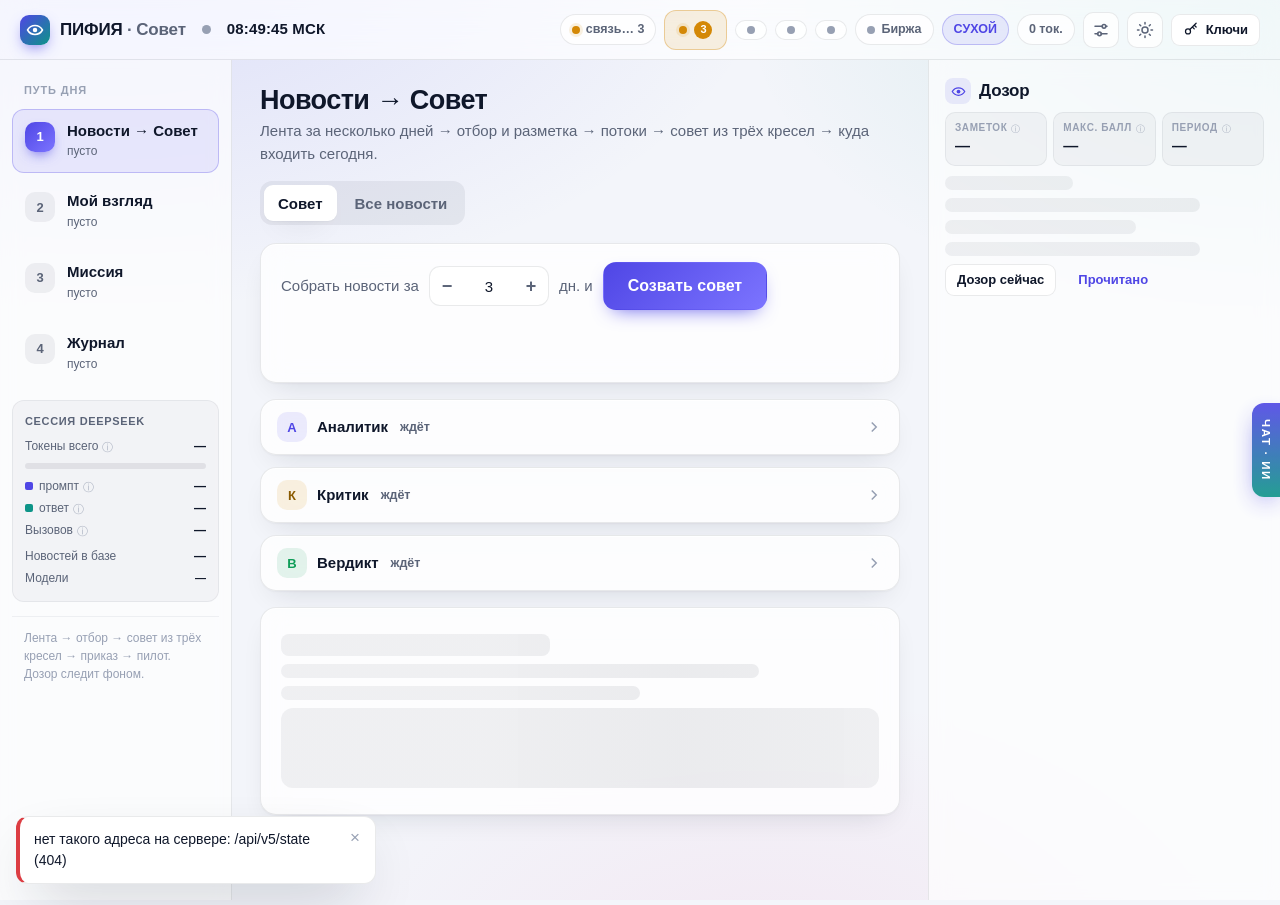
==== frontend/index.html @ 62172d3b "Pythia v5.4.1 (f6cc608) — исходник из архива владельца Импорт pythia_v5.4.1_f6cc608 без изменений: б" ====
<!doctype html>
<html lang="ru">
<head>
<meta charset="utf-8">
<meta name="viewport" content="width=device-width, initial-scale=1, viewport-fit=cover">
<title>ПИФИЯ · Совет</title>
<meta name="description" content="Локальный торговый терминал: новости → совет ИИ → миссия по инструменту">
<meta name="theme-color" content="#f3f5fa">
<meta name="color-scheme" content="light dark">
<link rel="manifest" href="/static/manifest.webmanifest">
<link rel="icon" href="/static/icon.svg" type="image/svg+xml">
<link rel="apple-touch-icon" href="/static/icon-180.png">
<script src="/static/lightweight-charts.js"></script>
<style>
/* ═══════════════ токены: светлая тема ═══════════════ */
:root{
  color-scheme:light;
  --bg:#f3f5fa; --card:rgba(255,255,255,.78); --card-solid:#ffffff; --glass:rgba(255,255,255,.66); --sunk:rgba(15,23,42,.035);
  --line:rgba(15,23,42,.09); --line2:rgba(15,23,42,.055); --glint:rgba(255,255,255,.75); --grid:rgba(15,23,42,.06);
  --text:#0f172a; --muted:#5b6478; --faint:#97a0b3;
  --accent:#4f46e5; --accent-2:#7c74ff; --accent-soft:rgba(79,70,229,.10); --accent-line:rgba(79,70,229,.28); --on-accent:#ffffff;
  --teal:#0d9488; --teal-soft:rgba(13,148,136,.12);
  --green:#0f9d58; --green-soft:rgba(15,157,88,.11); --green-line:rgba(15,157,88,.32);
  --red:#dc3d43; --red-soft:rgba(220,61,67,.10); --red-line:rgba(220,61,67,.32);
  --amber:#d48806; --amber-soft:rgba(212,136,6,.12); --amber-line:rgba(212,136,6,.34); --amber-text:#8a5a00;
  --gray-soft:rgba(15,23,42,.06); --track:rgba(15,23,42,.08);
  --s1:#2a78d6; --s2:#eb6834; --s3:#4a3aa7;
  --c1:#2a78d6; --c2:#eb6834; --c3:#1baf7a; --c4:#eda100; --c5:#e87ba4; --c6:#008300; --c7:#4a3aa7; --c8:#e34948;
  --glow1:rgba(99,102,241,.17); --glow2:rgba(13,148,136,.13); --glow3:rgba(236,72,153,.08);
  --shadow:0 1px 2px rgba(15,23,42,.04),0 12px 30px -14px rgba(15,23,42,.16);
  --shadow-lg:0 24px 60px -20px rgba(15,23,42,.3);
  --r:16px; --r-sm:10px;
  --font:-apple-system,BlinkMacSystemFont,"Segoe UI",Roboto,"Helvetica Neue",Arial,"Noto Sans",sans-serif;
  --mono:ui-monospace,SFMono-Regular,Menlo,Consolas,monospace;
  --top:60px;
}
/* ═══════════════ тёмная тема: системная и переключателем ═══════════════ */
@media (prefers-color-scheme:dark){
  :root:not([data-theme="light"]){
    color-scheme:dark;
    --bg:#0e1017; --card:rgba(23,26,36,.74); --card-solid:#171a24; --glass:rgba(23,26,36,.62); --sunk:rgba(255,255,255,.04);
    --line:rgba(255,255,255,.09); --line2:rgba(255,255,255,.055); --glint:rgba(255,255,255,.06); --grid:rgba(255,255,255,.06);
    --text:#e8eaf2; --muted:#aeb6c8; --faint:#7f889c;
    --accent:#7d75ff; --accent-2:#a7a0ff; --accent-soft:rgba(139,131,255,.16); --accent-line:rgba(139,131,255,.38); --on-accent:#ffffff;
    --teal:#2dd4bf; --teal-soft:rgba(45,212,191,.14);
    --green:#3ccf7f; --green-soft:rgba(60,207,127,.14); --green-line:rgba(60,207,127,.4);
    --red:#f26b6b; --red-soft:rgba(242,107,107,.14); --red-line:rgba(242,107,107,.4);
    --amber:#f2b640; --amber-soft:rgba(242,182,64,.14); --amber-line:rgba(242,182,64,.4); --amber-text:#f2c56a;
    --gray-soft:rgba(255,255,255,.07); --track:rgba(255,255,255,.11);
    --s1:#3987e5; --s2:#d95926; --s3:#9085e9;
    --c1:#3987e5; --c2:#d95926; --c3:#199e70; --c4:#c98500; --c5:#d55181; --c6:#008300; --c7:#9085e9; --c8:#e66767;
    --glow1:rgba(99,102,241,.22); --glow2:rgba(13,148,136,.16); --glow3:rgba(236,72,153,.10);
    --shadow:0 1px 2px rgba(0,0,0,.3),0 14px 34px -14px rgba(0,0,0,.55);
    --shadow-lg:0 30px 70px -20px rgba(0,0,0,.7);
  }
}
:root[data-theme="dark"]{
  color-scheme:dark;
  --bg:#0e1017; --card:rgba(23,26,36,.74); --card-solid:#171a24; --glass:rgba(23,26,36,.62); --sunk:rgba(255,255,255,.04);
  --line:rgba(255,255,255,.09); --line2:rgba(255,255,255,.055); --glint:rgba(255,255,255,.06); --grid:rgba(255,255,255,.06);
  --text:#e8eaf2; --muted:#aeb6c8; --faint:#7f889c;
  --accent:#7d75ff; --accent-2:#a7a0ff; --accent-soft:rgba(139,131,255,.16); --accent-line:rgba(139,131,255,.38); --on-accent:#ffffff;
  --teal:#2dd4bf; --teal-soft:rgba(45,212,191,.14);
  --green:#3ccf7f; --green-soft:rgba(60,207,127,.14); --green-line:rgba(60,207,127,.4);
  --red:#f26b6b; --red-soft:rgba(242,107,107,.14); --red-line:rgba(242,107,107,.4);
  --amber:#f2b640; --amber-soft:rgba(242,182,64,.14); --amber-line:rgba(242,182,64,.4); --amber-text:#f2c56a;
  --gray-soft:rgba(255,255,255,.07); --track:rgba(255,255,255,.11);
  --s1:#3987e5; --s2:#d95926; --s3:#9085e9;
  --c1:#3987e5; --c2:#d95926; --c3:#199e70; --c4:#c98500; --c5:#d55181; --c6:#008300; --c7:#9085e9; --c8:#e66767;
  --glow1:rgba(99,102,241,.22); --glow2:rgba(13,148,136,.16); --glow3:rgba(236,72,153,.10);
  --shadow:0 1px 2px rgba(0,0,0,.3),0 14px 34px -14px rgba(0,0,0,.55);
  --shadow-lg:0 30px 70px -20px rgba(0,0,0,.7);
}

/* ═══════════════ база ═══════════════ */
*{box-sizing:border-box}
html,body{margin:0;padding:0;overflow-x:hidden;max-width:100%}
body{background:var(--bg);color:var(--text);font-family:var(--font);font-size:15px;line-height:1.5;-webkit-font-smoothing:antialiased;min-height:100vh;position:relative}
body::before{content:"";position:fixed;inset:0;z-index:-1;pointer-events:none;background:
  radial-gradient(1100px 620px at 8% -8%,var(--glow1),transparent 62%),
  radial-gradient(900px 540px at 100% 0%,var(--glow2),transparent 60%),
  radial-gradient(800px 500px at 60% 110%,var(--glow3),transparent 60%),var(--bg)}
a{color:var(--accent)}
button{font-family:inherit;font-size:inherit;cursor:pointer;color:inherit}
input,textarea,select{font-family:inherit;font-size:inherit;color:var(--text)}
h1,h2,h3,h4{margin:0;font-weight:700;letter-spacing:-.01em}
h2{font-size:27px;line-height:1.2;letter-spacing:-.02em}
h3{font-size:17px}
h4{font-size:12.5px;color:var(--muted);font-weight:700;text-transform:uppercase;letter-spacing:.06em}
.muted{color:var(--muted)} .faint{color:var(--faint)} .small{font-size:13px} .tiny{font-size:12px}
.mono{font-family:var(--mono)}
.hidden{display:none!important}
.row{display:flex;align-items:center;gap:10px;flex-wrap:wrap}
.grow{flex:1 1 auto}
.stack{display:flex;flex-direction:column;gap:16px}
.grid2{display:grid;grid-template-columns:minmax(0,1fr) minmax(0,1fr);gap:14px}
.grid3{display:grid;grid-template-columns:repeat(3,minmax(0,1fr));gap:14px}
@media(max-width:900px){.grid2,.grid3{grid-template-columns:minmax(0,1fr)}}
::selection{background:var(--accent-soft)}
:focus-visible{outline:2px solid var(--accent);outline-offset:2px;border-radius:6px}
.chair-h:focus-visible,.step:focus-visible,.note:focus-visible,tr[data-i]:focus-visible{outline-offset:-2px}
.top{overflow:hidden}
.drawer:not(.on){visibility:hidden}

/* ═══════════════ движение ═══════════════ */
@keyframes spin{to{transform:rotate(360deg)}}
@keyframes pulse{0%,100%{opacity:1}50%{opacity:.35}}
@keyframes rise{from{opacity:0;transform:translateY(8px)}to{opacity:1;transform:none}}
@keyframes fadein{from{opacity:0;transform:translateY(6px)}to{opacity:1;transform:none}}
@keyframes grow{from{transform:scaleX(0)}to{transform:scaleX(1)}}
@keyframes ringin{from{stroke-dashoffset:var(--c)}}
@keyframes shimmer{0%{background-position:-400px 0}100%{background-position:400px 0}}
@keyframes flow{0%{background-position:0 0}100%{background-position:200% 0}}
@keyframes glow{0%,100%{box-shadow:0 0 0 0 var(--accent-soft)}50%{box-shadow:0 0 0 6px var(--accent-soft)}}
@keyframes blink{50%{opacity:0}}
.fx-in{animation:rise .38s cubic-bezier(.2,.7,.2,1) both}
.fx-in:nth-child(2){animation-delay:.05s} .fx-in:nth-child(3){animation-delay:.1s} .fx-in:nth-child(4){animation-delay:.15s} .fx-in:nth-child(5){animation-delay:.2s} .fx-in:nth-child(6){animation-delay:.25s}
@media (prefers-reduced-motion:reduce){
  *,*::before,*::after{animation-duration:.001s!important;animation-iteration-count:1!important;transition-duration:.001s!important;scroll-behavior:auto!important}
}

/* ═══════════════ шапка ═══════════════ */
.top{position:sticky;top:0;z-index:30;background:var(--glass);backdrop-filter:blur(16px) saturate(1.3);-webkit-backdrop-filter:blur(16px) saturate(1.3);border-bottom:1px solid var(--line);height:var(--top);display:flex;align-items:center;gap:16px;padding:0 20px}
.top::after{content:"";position:absolute;left:0;right:0;bottom:-1px;height:2px;opacity:0;transition:opacity .3s;background:linear-gradient(90deg,transparent,var(--accent),var(--teal),var(--accent),transparent);background-size:200% 100%}
body.busy .top::after{opacity:1;animation:flow 1.6s linear infinite}
.logo{display:flex;align-items:center;gap:10px;font-weight:800;font-size:17px;letter-spacing:-.01em;white-space:nowrap}
.logo .sub{color:var(--muted);font-weight:600}
#btn-keys svg{width:15px;height:15px;flex:none}
.logo .eye{width:30px;height:30px;border-radius:9px;background:linear-gradient(135deg,var(--accent),var(--teal));display:grid;place-items:center;color:#fff;box-shadow:0 6px 16px -6px var(--accent)}
.logo .eye svg{width:18px;height:18px}
.clock{font-variant-numeric:tabular-nums;font-weight:700;white-space:nowrap;letter-spacing:.01em}
.astro{color:var(--muted);font-size:13px;overflow:hidden;text-overflow:ellipsis;white-space:nowrap;flex:1 1 auto;min-width:0}
.ind{display:flex;align-items:center;gap:6px;padding:5px 11px;border:1px solid var(--line);border-radius:999px;font-size:12.5px;font-weight:600;color:var(--muted);white-space:nowrap;background:var(--card);transition:background .2s,border-color .2s}
.ind .dot{width:8px;height:8px;border-radius:50%;background:var(--faint);box-shadow:0 0 0 0 transparent;transition:background .3s}
.ind.ok .dot{background:var(--green);box-shadow:0 0 0 3px var(--green-soft)} .ind.bad .dot{background:var(--red);box-shadow:0 0 0 3px var(--red-soft)}
.ind.live{color:var(--red);border-color:var(--red-line);background:var(--red-soft)}
.ind.dry{color:var(--accent);border-color:var(--accent-line);background:var(--accent-soft)}
.ind.off .dot{background:var(--amber);box-shadow:0 0 0 3px var(--amber-soft)} .ind.off{color:var(--amber-text)}   /* рыночные часы: биржа закрыта */
.ind.tok{cursor:pointer;position:relative}
.ind.tok:hover{border-color:var(--accent-line)}
.top .inds{display:flex;gap:8px;align-items:center}
.icon-btn{width:36px;height:36px;border-radius:10px;border:1px solid var(--line);background:var(--card);display:grid;place-items:center;color:var(--muted);transition:background .2s,color .2s,transform .1s}
.icon-btn:hover{color:var(--text);background:var(--gray-soft)} .icon-btn:active{transform:scale(.96)}
.icon-btn svg{width:18px;height:18px}
.icon-btn .moon{display:none}
:root[data-theme="dark"] .icon-btn .sun{display:none} :root[data-theme="dark"] .icon-btn .moon{display:block}
@media (prefers-color-scheme:dark){:root:not([data-theme="light"]) .icon-btn .sun{display:none} :root:not([data-theme="light"]) .icon-btn .moon{display:block}}
.pop{position:absolute;top:calc(100% + 8px);right:0;width:260px;background:var(--card-solid);border:1px solid var(--line);border-radius:12px;box-shadow:var(--shadow-lg);padding:12px 14px;z-index:40;font-size:13px;color:var(--text);text-align:left;cursor:default;animation:fadein .15s}
.pop .k{display:flex;justify-content:space-between;gap:10px;padding:3px 0}
.pop .k b{font-variant-numeric:tabular-nums}
.pop .bar{height:8px;border-radius:4px;background:var(--track);overflow:hidden;display:flex;gap:2px;margin:6px 0 8px}
.pop .bar i{display:block;height:100%}

/* ═══════════════ кнопки ═══════════════ */
.btn{display:inline-flex;align-items:center;justify-content:center;gap:8px;padding:9px 16px;border-radius:11px;border:1px solid var(--line);background:var(--card-solid);color:var(--text);font-weight:600;transition:background .18s,transform .08s,box-shadow .18s,border-color .18s;white-space:nowrap;min-height:38px}
.btn:hover{background:var(--gray-soft)} .btn:active{transform:translateY(1px)}
.btn:disabled{opacity:.5;cursor:not-allowed}
.btn.primary{background:linear-gradient(135deg,var(--accent),var(--accent-2));border-color:transparent;color:var(--on-accent);box-shadow:0 8px 20px -10px var(--accent)}
.btn.primary:hover{filter:brightness(1.06);box-shadow:0 10px 26px -10px var(--accent)}
.btn.green{background:var(--green);border-color:transparent;color:#fff}
.btn.red{background:var(--red);border-color:transparent;color:#fff}
.btn.soft-red{background:var(--red-soft);border-color:var(--red-line);color:var(--red)}
.btn.soft{background:var(--accent-soft);border-color:var(--accent-line);color:var(--accent)}
.btn.big{padding:13px 24px;font-size:16px;border-radius:13px;min-height:48px}
.btn.sm{padding:5px 11px;font-size:13px;border-radius:9px;min-height:32px}
.btn.ghost{border-color:transparent;background:transparent;color:var(--accent)}
.btn.ghost:hover{background:var(--accent-soft)}
.btn.working{position:relative;padding-left:38px}
.btn.working::before{content:"";position:absolute;left:14px;top:50%;width:14px;height:14px;margin-top:-7px;border:2px solid currentColor;border-right-color:transparent;border-radius:50%;animation:spin .8s linear infinite}

/* ═══════════════ каркас ═══════════════ */
.shell{display:grid;grid-template-columns:232px minmax(0,1fr) 352px;min-height:calc(100vh - var(--top))}
.nav{padding:18px 12px;border-right:1px solid var(--line);background:var(--glass);backdrop-filter:blur(10px);position:sticky;top:var(--top);height:calc(100vh - var(--top));overflow:auto}
.nav .nav-h{font-size:11px;text-transform:uppercase;letter-spacing:.08em;color:var(--faint);font-weight:700;padding:4px 12px 10px}
.step{display:flex;gap:12px;align-items:flex-start;padding:12px;border-radius:12px;cursor:pointer;border:1px solid transparent;margin-bottom:6px;transition:background .18s,border-color .18s,transform .1s;min-height:52px}
.step:hover{background:var(--gray-soft)}
.step.active{background:var(--accent-soft);border-color:var(--accent-line)}
.step .num{width:30px;height:30px;border-radius:10px;background:var(--gray-soft);color:var(--muted);display:grid;place-items:center;font-weight:800;font-size:13px;flex:none;transition:background .2s,color .2s}
.step.active .num{background:linear-gradient(135deg,var(--accent),var(--accent-2));color:var(--on-accent);box-shadow:0 6px 14px -6px var(--accent)}
.step .lbl{font-weight:600;line-height:1.25}
.step .sub{font-size:12px;color:var(--muted);margin-top:2px;display:flex;align-items:center;gap:6px}
.step .sub.run{color:var(--accent)} .step .sub.ok{color:var(--green)} .step .sub.err{color:var(--red)}
.step .sub.run::before{content:"";width:6px;height:6px;border-radius:50%;background:currentColor;animation:pulse 1.2s infinite;flex:none}
.nav .nav-foot{margin-top:14px;padding:12px;border-top:1px solid var(--line2);font-size:12px;color:var(--faint);line-height:1.5}
.nav-sess{margin-top:14px;padding:12px;border-radius:12px;background:var(--sunk);border:1px solid var(--line2)}
.nav-sess h4{font-size:11px;margin-bottom:6px}
.kpi{display:flex;justify-content:space-between;align-items:baseline;gap:8px;font-size:12px;color:var(--muted);padding:2px 0;min-width:0}
.kpi b{font-variant-numeric:tabular-nums;color:var(--text);font-weight:600;white-space:nowrap;overflow:hidden;text-overflow:ellipsis}
.kpi .dotk{display:inline-block;width:8px;height:8px;border-radius:2px;margin-right:6px;vertical-align:0}
.nav-sess .bar{height:6px;border-radius:3px;background:var(--track);display:flex;gap:2px;overflow:hidden;margin:6px 0}
.nav-sess .bar i{display:block;height:100%}
.main{padding:24px 28px 90px;min-width:0}
.watch{border-left:1px solid var(--line);background:var(--glass);backdrop-filter:blur(10px);padding:18px 16px 90px;position:sticky;top:var(--top);height:calc(100vh - var(--top));overflow:auto}
.screen{display:none;max-width:1120px;margin-inline:auto;animation:rise .3s ease-out}
.screen.on{display:block}
.title-row{display:flex;align-items:flex-end;justify-content:space-between;gap:16px;margin-bottom:18px;flex-wrap:wrap}
.title-row .lead{color:var(--muted);margin-top:4px;max-width:720px}

/* ═══════════════ карточки ═══════════════ */
.card{background:var(--card);backdrop-filter:blur(14px) saturate(1.2);-webkit-backdrop-filter:blur(14px) saturate(1.2);border:1px solid var(--line);border-radius:var(--r);box-shadow:var(--shadow),inset 0 1px 0 var(--glint);padding:18px 20px;position:relative;min-width:0}
.card.tight{padding:14px 16px}
.card.sunk{background:var(--sunk);box-shadow:none;backdrop-filter:none}
.card-h{display:flex;align-items:center;justify-content:space-between;gap:10px;margin-bottom:12px;flex-wrap:wrap}
.card-h h3{display:flex;align-items:center;gap:8px;flex-wrap:wrap}
.card-h .hint{font-size:12.5px;color:var(--faint)}
.frame{border-left:4px solid var(--accent);background:linear-gradient(100deg,var(--accent-soft),var(--card) 55%)}
.frame .hl{font-size:19px;font-weight:700;line-height:1.3;margin-bottom:8px;letter-spacing:-.01em}
.frame .lines{white-space:pre-wrap;color:var(--text)}
.frame .hls{display:flex;flex-direction:column;gap:6px;margin-top:12px}
.frame .hls .it{display:flex;gap:10px;align-items:flex-start}
.section-h{display:flex;align-items:center;justify-content:space-between;gap:10px;margin:6px 0 10px}

/* ═══════════════ бейджи, метры, кольца ═══════════════ */
.badge{display:inline-flex;align-items:center;gap:6px;padding:3px 9px;border-radius:999px;font-size:12px;font-weight:700;letter-spacing:.02em;border:1px solid transparent;white-space:nowrap;line-height:1.4}
.badge.long{background:var(--green-soft);color:var(--green);border-color:var(--green-line)}
.badge.short{background:var(--red-soft);color:var(--red);border-color:var(--red-line)}
.badge.amber{background:var(--amber-soft);color:var(--amber-text);border-color:var(--amber-line)}
.badge.gray{background:var(--gray-soft);color:var(--muted);border-color:var(--line)}
.badge.indigo{background:var(--accent-soft);color:var(--accent);border-color:var(--accent-line)}
.badge.red{background:var(--red-soft);color:var(--red);border-color:var(--red-line)}
.badge.green{background:var(--green-soft);color:var(--green);border-color:var(--green-line)}
.badge.teal{background:var(--teal-soft);color:var(--teal);border-color:transparent}
.meter{display:flex;flex-direction:column;gap:3px;min-width:64px}
.meter .m-l{display:flex;justify-content:space-between;font-size:11px;color:var(--muted);gap:4px}
.meter .m-l b{color:var(--text);font-variant-numeric:tabular-nums}
.meter .m-t{height:6px;border-radius:4px;background:var(--track);position:relative;overflow:hidden}
.meter .m-f{position:absolute;top:0;bottom:0;border-radius:4px;transform-origin:left center;animation:grow .7s cubic-bezier(.2,.7,.2,1) both}
.meter.tone .m-t::after{content:"";position:absolute;left:50%;top:0;bottom:0;width:1px;background:var(--faint);opacity:.6}
.meter.tone .m-f.neg{transform-origin:right center}
.meters-7{display:grid;grid-template-columns:repeat(4,minmax(0,1fr));gap:8px 12px}
.conv{height:8px;border-radius:4px;background:var(--track);overflow:hidden}
.conv i{display:block;height:100%;border-radius:4px;transform-origin:left center;animation:grow .8s cubic-bezier(.2,.7,.2,1) both}
.chip{display:inline-flex;align-items:center;gap:8px;padding:7px 12px;border-radius:999px;border:1px solid var(--line);background:var(--card-solid);font-size:13px;cursor:pointer;font-weight:600;transition:border-color .18s,background .18s,transform .1s;min-height:34px}
.chip:hover{border-color:var(--accent-line);background:var(--accent-soft);transform:translateY(-1px)}
.chip .heat{width:8px;height:8px;border-radius:50%}
.chip .n{color:var(--muted);font-weight:500}
.chip .hb{width:36px;height:4px;border-radius:2px;background:var(--track);overflow:hidden}
.chip .hb i{display:block;height:100%;border-radius:2px}
.chips{display:flex;flex-wrap:wrap;gap:8px}
.kbd{font-family:var(--mono);font-size:12px;background:var(--gray-soft);padding:1px 6px;border-radius:6px;white-space:nowrap}
.tag{display:inline-flex;align-items:center;font-size:12px;padding:2px 8px;border-radius:6px;background:var(--gray-soft);color:var(--muted);white-space:nowrap}
.tag.a{background:var(--accent-soft);color:var(--accent);font-weight:600}
.ringbox{position:relative;display:inline-grid;place-items:center;flex:none}
.ringbox svg{display:block}
.ringbox .ring-t{fill:none;stroke:var(--track)}
.ringbox .ring-f{fill:none;stroke-linecap:round;stroke-dasharray:var(--c);stroke-dashoffset:var(--o);animation:ringin 1s cubic-bezier(.2,.7,.2,1) both}
.ringbox .ring-c{position:absolute;inset:0;display:grid;place-items:center;text-align:center;line-height:1.05}
.ringbox .ring-c b{font-size:15px;letter-spacing:-.01em}
.ringbox .ring-c span{font-size:10px;color:var(--muted);text-transform:uppercase;letter-spacing:.04em}
.split{height:10px;border-radius:5px;background:var(--track);overflow:hidden;display:flex;gap:2px}
.split i{display:block;height:100%;transform-origin:left center;animation:grow .8s cubic-bezier(.2,.7,.2,1) both}
.split i.dn{transform-origin:right center}
.split-l{display:flex;justify-content:space-between;font-size:12px;color:var(--muted);margin-top:4px}
.split-l b{color:var(--text);font-variant-numeric:tabular-nums}
.spark{height:44px;width:100%;display:block}
.spark svg{width:100%;height:100%;display:block;overflow:visible}
.spark-w{display:flex;align-items:center;gap:10px}
.spark-w .spark{flex:1 1 auto;min-width:0}
.spark-w .sv{font-size:12px;color:var(--muted);white-space:nowrap;text-align:right;line-height:1.3}
.spark-w .sv b{display:block;font-size:14px;color:var(--text);font-variant-numeric:tabular-nums}

/* ═══════════════ статистика ═══════════════ */
.stats{display:grid;grid-template-columns:repeat(auto-fit,minmax(128px,1fr));gap:10px}
.stat{padding:10px 12px;border-radius:12px;background:var(--sunk);border:1px solid var(--line2);min-width:0}
.stat .l{font-size:11px;text-transform:uppercase;letter-spacing:.05em;color:var(--muted);font-weight:700;white-space:nowrap;overflow:hidden;text-overflow:ellipsis;display:flex;align-items:center;min-width:0}
.stat .l .lt{min-width:0;overflow:hidden;text-overflow:ellipsis} .stat .l .tip-i{flex:none}   /* подпись режется многоточием, ⓘ остаётся в кадре */
.stat .v{font-size:19px;font-weight:800;margin-top:2px;letter-spacing:-.01em;line-height:1.15}
.stat .s{font-size:11.5px;color:var(--muted);margin-top:2px}
.stat .bar{height:4px;border-radius:2px;background:var(--track);overflow:hidden;margin-top:6px}
.stat .bar i{display:block;height:100%;border-radius:2px;background:var(--accent);transition:width .6s ease}

/* ═══════════════ конвейер стадий ═══════════════ */
.stepper{display:flex;gap:6px;flex-wrap:wrap;align-items:center}
.stg{display:flex;align-items:center;gap:8px;padding:6px 11px;border-radius:999px;background:var(--gray-soft);color:var(--muted);font-size:12.5px;font-weight:600;transition:background .25s,color .25s;position:relative}
.stg .d{width:17px;height:17px;border-radius:50%;background:var(--track);color:var(--muted);flex:none;display:grid;place-items:center;font-size:10px;font-weight:800;line-height:1}
.stg.start,.stg.progress{background:var(--accent-soft);color:var(--accent);animation:glow 1.6s ease-in-out infinite} .stg.start .d,.stg.progress .d{background:var(--accent);color:var(--on-accent);animation:pulse 1.2s infinite}
.stg.done{background:var(--green-soft);color:var(--green)} .stg.done .d{background:var(--green);color:#fff}
.stg.error{background:var(--red-soft);color:var(--red)} .stg.error .d{background:var(--red);color:#fff}
.stg .c{font-weight:500;opacity:.85}
.run-detail{font-size:13px;color:var(--muted);margin-top:8px;min-height:18px;word-break:break-word}
.progress{height:4px;border-radius:2px;background:var(--track);overflow:hidden;margin-top:10px}
.progress i{display:block;height:100%;border-radius:2px;background:linear-gradient(90deg,var(--accent),var(--teal));transition:width .5s ease}
.progress.live i{background:linear-gradient(90deg,var(--accent),var(--teal),var(--accent));background-size:200% 100%;animation:flow 1.4s linear infinite}

/* ═══════════════ кресла совета ═══════════════ */
.chairs{display:flex;flex-direction:column;gap:12px}
.chair{background:var(--card);backdrop-filter:blur(14px);border:1px solid var(--line);border-radius:var(--r);box-shadow:var(--shadow),inset 0 1px 0 var(--glint);overflow:hidden;transition:border-color .3s,box-shadow .3s}
.chair.live{border-color:var(--accent-line);box-shadow:0 0 0 4px var(--accent-soft),var(--shadow)}
.chair-h{display:flex;align-items:center;gap:12px;padding:12px 16px;cursor:pointer;user-select:none;min-height:52px}
.chair-h:hover{background:var(--gray-soft)}
.chair-h .role{font-weight:700;font-size:15px;display:flex;align-items:center;gap:10px}
.chair-h .role .ic{width:30px;height:30px;border-radius:10px;display:grid;place-items:center;font-size:13px;font-weight:800}
.chair.analysis .ic{background:var(--accent-soft);color:var(--accent)}
.chair.critique .ic{background:var(--amber-soft);color:var(--amber-text)}
.chair.verdict .ic{background:var(--green-soft);color:var(--green)}
.chair-h .st{font-size:12.5px;font-weight:600;color:var(--muted);display:flex;align-items:center;gap:6px}
.chair-h .st.live{color:var(--accent)} .chair-h .st.done{color:var(--green)} .chair-h .st.err{color:var(--red)}
.chair-h .st.live::before{content:"";width:7px;height:7px;border-radius:50%;background:currentColor;animation:pulse 1s infinite}
.chair-h .cnt{font-size:12px;color:var(--faint);font-variant-numeric:tabular-nums;margin-left:auto;white-space:nowrap}
.chair-h .tm{font-size:12px;color:var(--faint);font-variant-numeric:tabular-nums;white-space:nowrap}
.chair-h .chev{width:18px;height:18px;color:var(--faint);transition:transform .2s;flex:none}
.chair.closed .chev{transform:rotate(-90deg)}
.chair.closed .chair-b{display:none}
.chair-b{padding:0 16px 16px}
.think{display:none;align-items:center;gap:8px;font-size:12.5px;color:var(--muted);padding:8px 12px;border-radius:10px;background:var(--sunk);margin-bottom:10px;overflow:hidden;white-space:nowrap;border:1px solid var(--line2)}
.chair.thinking .think{display:flex}
.think .lbl{flex:none;color:var(--accent);font-weight:600}
.think .lbl::before{content:"";display:inline-block;width:8px;height:8px;border-radius:50%;background:var(--accent);margin-right:6px;animation:pulse 1s infinite}
.think .txt{flex:1 1 auto;min-width:0;overflow:hidden;display:flex;justify-content:flex-end;mask-image:linear-gradient(90deg,transparent,#000 18%);-webkit-mask-image:linear-gradient(90deg,transparent,#000 18%)}
.think .txt .in{white-space:nowrap;flex:none}
.chair-text{white-space:pre-wrap;font-size:15.5px;line-height:1.65;color:var(--text)}
.chair-text:empty::before{content:"пока пусто";color:var(--faint);font-size:14px}
.chair.live .chair-text::after{content:"▍";color:var(--accent);animation:blink 1s steps(1) infinite}

/* ═══════════════ карточки тикеров ═══════════════ */
.picks{display:grid;grid-template-columns:repeat(auto-fill,minmax(330px,1fr));gap:14px}
.pick{display:flex;flex-direction:column;gap:12px;transition:transform .2s,box-shadow .2s}
.pick:hover{transform:translateY(-2px);box-shadow:var(--shadow-lg),inset 0 1px 0 var(--glint)}
.pick .head{display:flex;align-items:center;gap:10px}
.pick .tk{font-size:22px;font-weight:800;letter-spacing:-.02em}
.pick .nm{color:var(--muted);font-size:13px;overflow:hidden;text-overflow:ellipsis;white-space:nowrap}
.pick .conf{display:flex;align-items:center;gap:14px}
.pick .conf .cx{flex:1 1 auto;min-width:0}
.pick .conf .cx .cl{display:flex;justify-content:space-between;font-size:12px;color:var(--muted);margin-bottom:4px}
.pick .kv{display:grid;grid-template-columns:auto minmax(0,1fr);gap:5px 10px;font-size:13.5px}
.pick .kv b{color:var(--muted);font-weight:600;font-size:12.5px}
.pick .meters{display:grid;grid-template-columns:repeat(4,minmax(0,1fr));gap:8px}
.pick .foot{display:flex;gap:8px;align-items:center;justify-content:space-between;margin-top:auto;flex-wrap:wrap}
.regime{display:inline-flex;align-items:center;gap:8px;padding:8px 14px;border-radius:12px;font-weight:700;font-size:15px}
.regime::before{content:"";width:9px;height:9px;border-radius:50%;background:currentColor}
.regime.on{background:var(--green-soft);color:var(--green)} .regime.off{background:var(--red-soft);color:var(--red)} .regime.mix{background:var(--amber-soft);color:var(--amber-text)}
.list-kv{display:flex;flex-direction:column;gap:8px}
.list-kv .it{display:flex;gap:10px;align-items:flex-start;font-size:14px}
.list-kv .it .tk{font-weight:700;min-width:64px}
.summary-text{font-size:16.5px;line-height:1.65;letter-spacing:-.005em}

/* лента дня */
.tl{margin-top:14px}
.tl .track{position:relative;height:34px;margin:6px 4px 8px}
.tl .track::before{content:"";position:absolute;left:0;right:0;top:16px;height:2px;border-radius:1px;background:var(--track)}
.tl .track .tk{position:absolute;top:10px;width:14px;height:14px;border-radius:50%;background:var(--accent);border:3px solid var(--card-solid);box-shadow:0 0 0 1px var(--accent-line);transform:translateX(-50%)}
.tl .track .tk.past{background:var(--faint)}
.tl .track .now{position:absolute;top:2px;width:2px;height:30px;background:var(--red);transform:translateX(-50%);border-radius:1px}
.tl .track .now::after{content:"сейчас";position:absolute;top:-4px;left:6px;font-size:10px;color:var(--red);font-weight:700;white-space:nowrap}
.tl .track .now.edge::after{left:auto;right:6px}   /* у правого края подпись уходит влево — страница не расширяется */
.tl .track .hr{position:absolute;top:26px;font-size:10px;color:var(--faint);transform:translateX(-50%)}
.tl .list{display:flex;flex-direction:column;gap:0}
.tl .list .it{display:grid;grid-template-columns:60px 14px minmax(0,1fr);gap:0 10px;align-items:start;padding:5px 0;position:relative}
.tl .list .it .t{font-weight:700;font-variant-numeric:tabular-nums;font-size:13.5px;text-align:right}
.tl .list .it .d{width:10px;height:10px;border-radius:50%;background:var(--accent);margin-top:6px;box-shadow:0 0 0 3px var(--accent-soft)}
.tl .list .it.past .d{background:var(--faint);box-shadow:none} .tl .list .it.past .t{color:var(--muted)}
.tl .list .it .x{font-size:14px}

/* ═══════════════ таблицы ═══════════════ */
table{width:100%;border-collapse:collapse;font-size:13.5px}
th{font-size:11.5px;text-transform:uppercase;letter-spacing:.05em;color:var(--muted);text-align:left;padding:9px 10px;border-bottom:1px solid var(--line);white-space:nowrap;cursor:pointer;user-select:none;position:sticky;top:0;background:var(--card-solid);z-index:1}
th.sorted{color:var(--accent)}
td{padding:9px 10px;border-bottom:1px solid var(--line2);vertical-align:top}
tr:hover td{background:var(--sunk)}
.num{text-align:right;font-variant-numeric:tabular-nums;white-space:nowrap}
.pos{color:var(--green);font-weight:700} .neg{color:var(--red);font-weight:700}
.tbl-wrap{overflow:auto;border:1px solid var(--line);border-radius:12px;background:var(--card-solid);max-height:560px}
.tbl-wrap table{min-width:640px}
#ctab-news .tbl-wrap{max-height:none}
#news-table{min-width:700px} #news-table th:nth-child(2),#news-table td:nth-child(2){width:50%;min-width:280px} #news-table td:nth-child(2){line-height:1.4}
#news-table .grades-h span{cursor:pointer} #news-table .grades-h span.sorted{color:var(--accent)}
.grades{display:grid;grid-template-columns:1fr 1fr;gap:3px 10px;font-size:11.5px;min-width:168px}
.grades span{display:flex;align-items:center;gap:4px;white-space:nowrap;color:var(--muted)}
.grades span i{font-style:normal;color:var(--faint);width:36px}
.grades span b{font-variant-numeric:tabular-nums;min-width:26px;text-align:right;color:var(--text)}
.grades .mini{width:28px;margin-left:2px}
.chip.sm{padding:5px 11px;min-height:30px;font-size:12.5px} .chip.on{border-color:var(--accent);background:var(--accent-soft);color:var(--accent)}
.mini{display:inline-block;width:38px;height:4px;border-radius:2px;background:var(--track);vertical-align:middle;margin-left:6px;overflow:hidden;position:relative}
.mini i{position:absolute;top:0;bottom:0;border-radius:2px}
.mini.tone::after{content:"";position:absolute;left:50%;top:0;bottom:0;width:1px;background:var(--faint)}

/* ═══════════════ формы ═══════════════ */
.inp{width:100%;padding:10px 12px;border:1px solid var(--line);border-radius:11px;background:var(--card-solid);outline:none;transition:border-color .15s,box-shadow .15s;min-height:40px}
.inp:focus{border-color:var(--accent);box-shadow:0 0 0 3px var(--accent-soft)}
textarea.inp{min-height:180px;resize:vertical;line-height:1.55;font-size:16px}
.seg{display:inline-flex;border:1px solid var(--line);border-radius:11px;overflow:hidden;background:var(--card-solid)}
.seg button{border:0;background:transparent;padding:10px 14px;font-weight:600;color:var(--muted);border-right:1px solid var(--line);transition:background .18s,color .18s;min-height:42px}
.seg button:last-child{border-right:0}
.seg button.on{background:var(--accent);color:var(--on-accent)}
.seg button.on.long{background:var(--green);color:#fff} .seg button.on.short{background:var(--red);color:#fff}
.field{display:flex;flex-direction:column;gap:6px;min-width:0}
.field label{font-size:12.5px;font-weight:600;color:var(--muted)}
.tabs{display:inline-flex;gap:4px;padding:4px;background:var(--gray-soft);border-radius:12px}
.tabs button{border:0;background:transparent;padding:8px 14px;border-radius:9px;font-weight:600;color:var(--muted);transition:background .18s,color .18s;min-height:36px}
.tabs button.on{background:var(--card-solid);color:var(--text);box-shadow:var(--shadow)}
.search-wrap{position:relative}
.dd{position:absolute;left:0;right:0;top:calc(100% + 4px);background:var(--card-solid);border:1px solid var(--line);border-radius:12px;box-shadow:var(--shadow-lg);max-height:300px;overflow:auto;z-index:20}
.dd .it{padding:10px 12px;cursor:pointer;display:flex;justify-content:space-between;gap:10px}
.dd .it:hover,.dd .it[aria-selected="true"]{background:var(--accent-soft)}
.dd .it[aria-selected="true"]{box-shadow:inset 3px 0 var(--accent)}
.dd .it>span:first-child{min-width:0;overflow-wrap:anywhere}
.dd .it .tiny{flex-shrink:0}
.dd .dd-msg{padding:12px;color:var(--muted);font-size:13px}
.dd .it .cd{font-weight:700}
.dd .grp{padding:6px 12px;font-size:11px;text-transform:uppercase;color:var(--faint);letter-spacing:.05em;background:var(--sunk);position:sticky;top:0}

/* ═══════════════ пустые состояния и скелетоны ═══════════════ */
.empty{text-align:center;padding:40px 20px;color:var(--muted)}
.empty .big{font-size:40px;margin-bottom:8px;filter:saturate(.9)}
.empty h3{color:var(--text);margin-bottom:6px}
.skel{border-radius:8px;background:linear-gradient(90deg,var(--gray-soft) 25%,var(--track) 50%,var(--gray-soft) 75%);background-size:800px 100%;animation:shimmer 1.4s linear infinite;height:14px;margin:8px 0}
.skel.h{height:22px;width:45%} .skel.w60{width:60%} .skel.w80{width:80%} .skel.w40{width:40%} .skel.box{height:80px;border-radius:12px}

/* ═══════════════ дозор ═══════════════ */
.note{border:1px solid var(--line);border-radius:12px;padding:12px 12px 12px 14px;margin-bottom:10px;cursor:pointer;background:var(--card-solid);position:relative;overflow:hidden;transition:transform .15s,box-shadow .2s}
.note::before{content:"";position:absolute;left:0;top:0;bottom:0;width:4px;background:var(--faint)}
.note.sev-hi::before{background:var(--red)} .note.sev-mid::before{background:var(--amber)} .note.sev-lo::before{background:var(--faint)}
.note:hover{transform:translateY(-1px);box-shadow:var(--shadow)}
.note.unseen{border-color:var(--accent-line);background:linear-gradient(100deg,var(--accent-soft),var(--card-solid) 60%)}
.note .n-h{display:flex;align-items:center;gap:8px;margin-bottom:6px;font-size:12px;color:var(--muted);flex-wrap:wrap}
.note .n-t{font-size:13.5px;line-height:1.45}
.note .n-a{margin-top:6px;display:flex;flex-wrap:wrap;gap:4px}
.sev{padding:2px 8px;border-radius:6px;font-weight:700;font-size:11.5px;display:inline-flex;align-items:center;gap:5px}
.sev.hi{background:var(--red-soft);color:var(--red)} .sev.mid{background:var(--amber-soft);color:var(--amber-text)} .sev.lo{background:var(--gray-soft);color:var(--muted)}
.sev .sb{width:28px;height:4px;border-radius:2px;background:var(--track);overflow:hidden}
.sev .sb i{display:block;height:100%;background:currentColor}
.watch-kpis{display:grid;grid-template-columns:repeat(3,minmax(0,1fr));gap:6px;margin:8px 0 10px}
.watch-kpis .k{padding:7px 9px;border-radius:10px;background:var(--sunk);border:1px solid var(--line2);min-width:0}
.watch-kpis .k .l{font-size:10px;text-transform:uppercase;letter-spacing:.06em;color:var(--faint);font-weight:700;white-space:nowrap;overflow:hidden;text-overflow:ellipsis}
.watch-kpis .k .v{font-weight:800;font-size:15px;font-variant-numeric:tabular-nums;white-space:nowrap;overflow:hidden;text-overflow:ellipsis}
.watch .w-head{display:flex;align-items:center;justify-content:space-between;gap:10px;margin-bottom:6px}
.watch .w-head h3{display:flex;align-items:center;gap:8px}
.watch .w-head h3 .eye{width:26px;height:26px;border-radius:8px;background:var(--accent-soft);color:var(--accent);display:grid;place-items:center}
.watch .w-head h3 .eye svg{width:15px;height:15px}

/* ═══════════════ миссия ═══════════════ */
.pilot-grid{display:grid;grid-template-columns:repeat(auto-fit,minmax(150px,1fr));gap:12px}
#m-pilot .pilot-grid{grid-template-columns:repeat(3,minmax(0,1fr))}
#journal-tiles{grid-template-columns:repeat(3,minmax(0,1fr))}   /* фаза 4 · W3: 3×2 — шесть плиток в одну строку не влезали (крупное «Чистыми» лезло в соседа); шесть колонок только на очень широком экране */
@media(min-width:1700px){#journal-tiles{grid-template-columns:repeat(6,minmax(0,1fr))}}
#journal-tiles .tile .v.huge{font-size:clamp(22px,2.1vw,32px);overflow-wrap:anywhere}
/* фаза 4 · W3: последний ряд плиток пилота не остаётся неполным — одинокая плитка (7-я при «Счёт · биржа даёт») растягивается на ряд */
#m-pilot .pilot-grid .tile:last-child:nth-child(3n+1){grid-column:span 3}
#m-pilot .pilot-grid .tile:last-child:nth-child(3n+2){grid-column:span 2}
#journal-days table td.num,#journal-days table th.num{text-align:right}
#journal-days tr[data-f]{cursor:pointer} #journal-days tr.on td{background:var(--accent-soft,var(--sunk))}
.k-hint{margin-top:6px;line-height:1.45}
.tile{padding:12px 14px;border-radius:12px;background:var(--sunk);border:1px solid var(--line2);min-width:0}
.tile .l{font-size:11.5px;text-transform:uppercase;letter-spacing:.05em;color:var(--muted);font-weight:700}
.tile .l .short{display:none}
.tile .v{font-size:20px;font-weight:800;margin-top:2px;letter-spacing:-.01em;line-height:1.15}
.tile .v.huge{font-size:32px}
.tile .s{font-size:12px;color:var(--muted);margin-top:2px}
.tile.ringed{display:flex;align-items:center;gap:10px}
.tile.ringed>div{min-width:0;flex:1 1 auto}
.tile.ringed .l{white-space:normal;line-height:1.2}
.tile.ringed .ringbox{order:2}
.phase{display:inline-flex;align-items:center;gap:8px;padding:6px 12px;border-radius:999px;font-weight:700;font-size:13px}
.phase .d{width:9px;height:9px;border-radius:50%;background:currentColor}
.phase.council{background:var(--accent-soft);color:var(--accent)} .phase.council .d{animation:pulse 1.2s infinite}
.phase.armed{background:var(--amber-soft);color:var(--amber-text)} .phase.armed .d{animation:pulse 1.6s infinite}
.phase.entering{background:var(--accent-soft);color:var(--accent)} .phase.entering .d{animation:pulse .8s infinite}
.phase.in_position{background:var(--green-soft);color:var(--green)} .phase.stopped{background:var(--gray-soft);color:var(--muted)}
.phase.panic,.phase.error{background:var(--red-soft);color:var(--red)} .phase.idle{background:var(--gray-soft);color:var(--muted)}
.phase.closed{background:var(--amber-soft);color:var(--amber-text)} .phase.closed .d{animation:pulse 2.4s infinite}   /* рыночные часы: рынок закрыт — пилот стопорится до открытия */
.order{display:grid;grid-template-columns:repeat(auto-fit,minmax(130px,1fr));gap:10px}
.order .tile .v{font-size:19px}
.order .entry .v{color:var(--accent)} .order .take .v{color:var(--green)} .order .stop .v{color:var(--red)}
.ladder{display:flex;flex-direction:column;gap:4px;margin-top:12px}
.ladder .lv{display:grid;grid-template-columns:90px minmax(0,1fr) auto;gap:10px;align-items:center;font-size:13px;padding:4px 8px;border-radius:8px}
.ladder .lv .p{font-weight:700;font-variant-numeric:tabular-nums;text-align:right}
.ladder .lv .ln{height:2px;background:var(--track);border-radius:1px;position:relative}
.ladder .lv.take .ln{background:var(--green)} .ladder .lv.stop .ln{background:var(--red)} .ladder .lv.entry .ln{background:var(--accent)}
.ladder .lv.px{background:var(--accent-soft)} .ladder .lv.px .ln{background:repeating-linear-gradient(90deg,var(--accent) 0 6px,transparent 6px 10px)}
.rope{margin-top:12px}
.rope .rt{position:relative;height:14px;border-radius:7px;background:var(--track);overflow:visible}
.rope .rt .fill{position:absolute;top:0;bottom:0;border-radius:7px;opacity:.85}
.rope .rt .mk{position:absolute;top:-4px;width:4px;height:22px;border-radius:2px;transform:translateX(-50%)}
.rope .rt .mk.px{background:var(--text);width:3px;box-shadow:0 0 0 2px var(--card-solid)}
.rope .rt .mk.en{background:var(--accent)}
.rope .rl{display:flex;justify-content:space-between;font-size:12px;color:var(--muted);margin-top:8px;gap:8px}
.rope .rl b{color:var(--text);font-variant-numeric:tabular-nums}
.rope .rl .c{text-align:center}
#chart{height:400px;width:100%;border-radius:12px;overflow:hidden;background:var(--card-solid);border:1px solid var(--line2)}
.chart-legend{display:flex;flex-wrap:wrap;gap:4px 14px;font-size:12px;color:var(--muted);margin:8px 0 0;min-height:20px;font-variant-numeric:tabular-nums}
.chart-legend b{color:var(--text);font-weight:600}
.chart-legend .lk{display:inline-flex;align-items:center;gap:5px}
.chart-legend .lk::before{content:"";width:12px;height:2px;border-radius:1px;background:var(--c,var(--faint))}
.chart-legend .lt{font-weight:700;color:var(--text)}
.ivals{display:inline-flex;gap:4px;padding:3px;background:var(--gray-soft);border-radius:10px}
.ivals button{border:0;background:transparent;border-radius:8px;padding:5px 10px;font-weight:600;font-size:12.5px;color:var(--muted);min-height:30px;transition:background .15s,color .15s}
.ivals button.on{background:var(--card-solid);color:var(--text);box-shadow:var(--shadow)}
.chart-ctl{gap:10px}
.tgls{display:inline-flex;align-items:center;gap:10px;flex:none}
.live-px{font-size:24px;font-weight:800;font-variant-numeric:tabular-nums;letter-spacing:-.01em}
.live-px .small{font-size:13px;margin-left:4px}
.warn{background:var(--amber-soft);border:1px solid var(--amber-line);color:var(--amber-text);padding:10px 14px;border-radius:12px;font-size:13.5px}
.errbox{background:var(--red-soft);border:1px solid var(--red-line);color:var(--red);padding:10px 14px;border-radius:12px;font-size:13.5px}
.review{padding:10px 12px;border-radius:12px;background:var(--sunk);border:1px solid var(--line2);font-size:13.5px}
.review b.ch{color:var(--accent)}
.handoff{font-size:13px;padding:6px 0;border-bottom:1px dashed var(--line2)}
.timeline{display:flex;flex-direction:column;margin-top:8px}
.timeline .ev{display:grid;grid-template-columns:78px 14px minmax(0,1fr);gap:8px;font-size:13px;padding:5px 0;align-items:start;border-bottom:1px dashed var(--line2)}
.timeline .ev:last-child{border-bottom:0}
.timeline .ev .t{color:var(--muted);font-size:12px;font-variant-numeric:tabular-nums;padding-top:2px;white-space:nowrap}
.timeline .ev .d{width:8px;height:8px;border-radius:50%;background:var(--accent);margin-top:6px;box-shadow:0 0 0 3px var(--accent-soft)}
.timeline .ev.h .d{background:var(--amber);box-shadow:0 0 0 3px var(--amber-soft)}
.timeline .ev.x .d{background:var(--green);box-shadow:0 0 0 3px var(--green-soft)}
/* v5.3 — толмач «Что происходит», память миссии, отметка «обновлено» у приказа */
.xp{display:flex;flex-direction:column;gap:8px;margin-top:4px}
.xp .it{display:grid;grid-template-columns:30px minmax(0,1fr);gap:10px;padding:10px 12px;border-radius:12px;background:var(--sunk);border:1px solid var(--line2);font-size:14.5px;line-height:1.55;animation:fadein .3s ease-out both}
.xp .it .ic{font-size:19px;line-height:1.25;text-align:center;filter:saturate(.85)}
.xp .it .h{display:flex;gap:8px;align-items:baseline;flex-wrap:wrap;margin-bottom:3px}
.xp .it .h b{font-size:13.5px;letter-spacing:-.005em}
.xp .it .h .t{color:var(--muted);font-size:12px;font-variant-numeric:tabular-nums;white-space:nowrap}
.xp .it .x{white-space:pre-wrap;overflow-wrap:anywhere}
.xp .it.fresh{border-color:var(--accent-line);animation:b-rowflash 7s ease-out both,b-glow 2.4s ease-out both}
.xp .it.bad{border-style:dashed;color:var(--muted)}
.xp .it.bad .ic{opacity:.6}
.xp .more{align-self:flex-start;margin-top:2px}
.xp-wait{display:flex;align-items:center;gap:8px;margin:2px 0 8px}
.xp-wait i{width:10px;height:10px;border-radius:50%;background:var(--accent);animation:pulse 1.1s ease-in-out infinite;flex:none}
.mem{margin-top:12px;border:1px solid var(--line2);border-radius:12px;background:var(--sunk);padding:8px 12px}
.mem summary{cursor:pointer;font-weight:600;font-size:13.5px;list-style:none;display:flex;gap:8px;align-items:baseline;flex-wrap:wrap}
.mem summary::-webkit-details-marker{display:none}
.mem summary::before{content:'▸';color:var(--muted);transition:transform .2s}
.mem[open] summary::before{transform:rotate(90deg)}
.mem .p{margin-top:8px;font-size:14px;line-height:1.6;white-space:pre-wrap;overflow-wrap:anywhere}
.upd{font-size:12px;font-weight:500;color:var(--muted);margin-left:8px;font-variant-numeric:tabular-nums;letter-spacing:0}
.upd.new{color:var(--accent);animation:b-breathe 1.4s ease-in-out 3}
.order .tile.chg{animation:b-glow 3.2s ease-out both}
.order .tile.chg .v{animation:b-flash-up 3.2s ease-out both}
.card-h .badge.chg{animation:pop .7s ease-out both}
.hbar{display:grid;grid-template-columns:64px minmax(0,1fr) 112px;gap:8px;align-items:center;font-size:13px;padding:4px 0}
.hbar .t{font-weight:700}
.hbar .b{height:10px;border-radius:3px;background:var(--track);position:relative;overflow:hidden}
.hbar .b::after{content:"";position:absolute;left:50%;top:0;bottom:0;width:1px;background:var(--faint)}
.hbar .b i{position:absolute;top:0;bottom:0;border-radius:3px;transform-origin:left center;animation:grow .7s cubic-bezier(.2,.7,.2,1) both}
.hbar .b i.neg{transform-origin:right center}
.hbar .v{text-align:right;font-variant-numeric:tabular-nums;white-space:nowrap}
.gauge{display:flex;flex-direction:column;align-items:center;margin-top:4px}
.gauge svg{width:120px;height:66px;display:block;overflow:visible}
.gauge .arc-t{fill:none;stroke:var(--track);stroke-width:10;stroke-linecap:round}
.gauge .arc-f{fill:none;stroke-width:10;stroke-linecap:round;animation:ringin 1s cubic-bezier(.2,.7,.2,1) both}
#m-scan.live .ring-f,#m-scan.live .gauge .arc-f{animation:none}
.gauge .gv{font-weight:800;font-size:17px;margin-top:-22px;font-variant-numeric:tabular-nums}
.gauge .gs{font-size:11px;color:var(--muted);margin-top:2px;text-align:center}
.tgl{display:inline-flex;align-items:center;gap:5px;font-size:12.5px;color:var(--muted);cursor:pointer;font-weight:600;white-space:nowrap;min-height:30px}
.tgl input{accent-color:var(--accent);margin:0;width:15px;height:15px}
.scan-grid{display:grid;grid-template-columns:repeat(auto-fit,minmax(200px,1fr));gap:12px}
.punc{margin-top:10px;padding:10px 12px;border-radius:12px;background:var(--sunk);border:1px solid var(--line2)}
.punc.good{border-color:var(--green-line);background:var(--green-soft)}
.punc.bad{border-color:var(--amber-line);background:var(--amber-soft)}
.punc .v{font-size:18px;font-weight:800}
.scan-grid .tile .v{font-size:18px}
.streak{display:flex;gap:2px;height:22px;align-items:flex-end;margin-top:6px}
.streak i{flex:1 1 0;border-radius:2px 2px 0 0;min-width:2px}
.sizes{display:flex;flex-direction:column;gap:12px}
.sz{display:grid;grid-template-columns:120px minmax(0,1fr);gap:6px 14px;align-items:center}
.sz .n{font-weight:700;font-size:13.5px}
.sz .n span{display:block;font-size:11.5px;color:var(--muted);font-weight:500;font-variant-numeric:tabular-nums}
.sz .bar{height:16px;border-radius:5px;background:var(--track);display:flex;gap:2px;overflow:hidden}
.sz .bar i{display:block;height:100%;min-width:2px;transition:filter .15s;cursor:default}
.sz .bar i:hover{filter:brightness(1.15)}
.sz .legend{grid-column:2;display:flex;flex-wrap:wrap;gap:4px 12px;font-size:11.5px;color:var(--muted)}
.sz .legend span{display:inline-flex;align-items:center;gap:5px}
.sz .legend span::before{content:"";width:8px;height:8px;border-radius:2px;background:var(--c)}
.sz .legend b{color:var(--text);font-variant-numeric:tabular-nums;font-weight:600}
.sz .ans{grid-column:2;height:4px;border-radius:2px;background:var(--track);overflow:hidden;margin-top:-2px}
.sz .ans i{display:block;height:100%;background:var(--teal)}

/* ═══════════════ новости ═══════════════ */
.news-it{padding:14px 0;border-bottom:1px solid var(--line2)}
.news-it:last-child{border-bottom:0}
.news-it .l1{font-weight:700;line-height:1.35;font-size:15.5px}
.news-it .l2{display:flex;flex-wrap:wrap;gap:6px 10px;font-size:12.5px;color:var(--muted);margin-top:6px;align-items:center}
.news-it .ms{margin-top:10px}
.news-it .gist{font-size:14px;color:var(--text);margin-top:8px;line-height:1.5}
.news-it .facts{margin:8px 0 0;padding:0;list-style:none;display:flex;flex-direction:column;gap:4px}
.news-it .facts li{display:flex;gap:8px;font-size:13.5px;line-height:1.4}
.news-it .facts li::before{content:"";width:6px;height:6px;border-radius:50%;background:var(--teal);flex:none;margin-top:7px}
.news-it .why{font-size:12.5px;color:var(--muted);margin-top:8px;padding:6px 10px;border-left:2px solid var(--accent-line);background:var(--sunk);border-radius:0 8px 8px 0}
.news-it .tags{display:flex;flex-wrap:wrap;gap:4px;margin-top:8px}

/* ═══════════════ журнал ═══════════════ */
.plc{position:relative;margin-top:6px}
.plc svg{width:100%;display:block;overflow:visible}
.plc .tip{position:absolute;pointer-events:none;background:var(--card-solid);border:1px solid var(--line);border-radius:10px;box-shadow:var(--shadow-lg);padding:8px 10px;font-size:12.5px;white-space:nowrap;display:none;z-index:2;transform:translate(-50%,calc(-100% - 12px))}
.plc .tip b{font-variant-numeric:tabular-nums}
.plc .tip .r{display:flex;justify-content:space-between;gap:12px}
.plc-l{display:flex;gap:16px;font-size:12px;color:var(--muted);margin-top:4px;flex-wrap:wrap}
.plc-l .lk{display:inline-flex;align-items:center;gap:5px}
.plc-l .lk::before{content:"";width:12px;height:2px;background:var(--c)}

/* ═══════════════ панели, модалки, тосты ═══════════════ */
.drawer{position:fixed;top:0;right:0;bottom:0;width:min(600px,100vw);background:var(--card-solid);border-left:1px solid var(--line);box-shadow:var(--shadow-lg);z-index:60;transform:translateX(100%);transition:transform .25s cubic-bezier(.2,.7,.2,1);display:flex;flex-direction:column}
.drawer.on{transform:none}
.drawer .d-h{padding:16px 20px;border-bottom:1px solid var(--line);display:flex;align-items:center;justify-content:space-between;gap:10px}
.drawer .d-h h3{font-size:16px;line-height:1.3}
.drawer .d-b{padding:12px 20px calc(20px + env(safe-area-inset-bottom));overflow:auto;flex:1}
.scrim{position:fixed;inset:0;background:rgba(10,12,20,.4);backdrop-filter:blur(2px);z-index:50;display:none;animation:fadein .2s}
.scrim.on{display:block}
.modal{position:fixed;inset:0;display:none;place-items:center;z-index:70;padding:16px;background:rgba(10,12,20,.45);backdrop-filter:blur(3px)}
.modal.on{display:grid}
.modal .box{background:var(--card-solid);border-radius:18px;border:1px solid var(--line);box-shadow:var(--shadow-lg);width:min(560px,100%);max-height:90vh;overflow:auto;padding:22px 24px;animation:rise .25s ease-out}
.toasts{position:fixed;left:16px;bottom:16px;z-index:90;display:flex;flex-direction:column;gap:8px;max-width:min(360px,calc(100vw - 32px));pointer-events:none}
.toast{pointer-events:auto}
.toast{background:var(--card-solid);border:1px solid var(--line);border-left:4px solid var(--accent);border-radius:12px;padding:12px 14px;box-shadow:var(--shadow-lg);font-size:14px;animation:fadein .25s}
.toast.err{border-left-color:var(--red)} .toast.ok{border-left-color:var(--green)} .toast.warn{border-left-color:var(--amber)}

/* ═══════════════ адаптив ═══════════════ */
.tabbar{display:none}
@media(max-width:1180px){
  .shell{grid-template-columns:208px minmax(0,1fr)}
  .watch{position:static;height:auto;grid-column:2;border-left:0;border-top:1px solid var(--line);padding-bottom:24px}
  .main{padding:22px 22px 60px}
}
@media(max-width:820px){
  :root{--top:54px}
  .top{padding:0 12px;gap:10px}
  .top .astro,.top .clock{display:none}
  .top .inds{gap:5px;margin-left:auto}
  .top .inds .ind{padding:5px 8px}
  .top .inds .ind .t,#ind-tok{display:none}
  .seg{display:grid;grid-template-columns:1fr 1fr;width:100%}
  .seg button{border-bottom:1px solid var(--line);min-height:46px}
  .seg button:nth-child(2n){border-right:0}
  .seg button:nth-last-child(-n+2){border-bottom:0}
  .phase{white-space:nowrap}
  .shell{grid-template-columns:minmax(0,1fr);min-height:auto}
  .nav{display:none}
  .main{padding:16px 16px 96px}
  .watch{position:static;height:auto;border-left:0;border-top:0;padding:16px 16px 96px;grid-column:1;backdrop-filter:none;background:transparent}
  .tabbar{display:grid;grid-template-columns:repeat(5,1fr);position:fixed;left:0;right:0;bottom:0;background:var(--glass);backdrop-filter:blur(16px) saturate(1.3);-webkit-backdrop-filter:blur(16px) saturate(1.3);border-top:1px solid var(--line);z-index:40;padding:6px 4px calc(6px + env(safe-area-inset-bottom))}
  .tabbar button{border:0;background:transparent;font-size:11px;font-weight:600;color:var(--muted);padding:6px 2px 4px;border-radius:10px;display:flex;flex-direction:column;align-items:center;gap:3px;position:relative;min-height:52px}
  .tabbar button .n{width:28px;height:28px;border-radius:9px;background:var(--gray-soft);display:grid;place-items:center;font-size:12px;font-weight:800;transition:background .2s,color .2s}
  .tabbar button .n svg{width:16px;height:16px}
  .tabbar button.on{color:var(--accent)} .tabbar button.on .n{background:linear-gradient(135deg,var(--accent),var(--accent-2));color:var(--on-accent)}
  .tabbar button .bd{position:absolute;top:2px;right:calc(50% - 22px);background:var(--red);color:#fff;font-size:10px;border-radius:999px;padding:0 5px;line-height:15px;font-weight:700}
  h2{font-size:22px}
  .card{padding:14px 14px;border-radius:14px}
  .picks{grid-template-columns:minmax(0,1fr)}
  .pick .meters{grid-template-columns:repeat(2,minmax(0,1fr))}
  .meters-7{grid-template-columns:repeat(2,minmax(0,1fr))}
  #chart{height:300px}
  .tile .v.huge{font-size:26px}
  .tl .list .it{grid-template-columns:50px 12px minmax(0,1fr)}
  .sz{grid-template-columns:minmax(0,1fr)} .sz .legend,.sz .ans{grid-column:1}
  .title-row{margin-bottom:14px}
  .btn.big{width:100%}
  .drawer{width:100vw}
  .toasts{right:12px;left:12px;bottom:calc(72px + env(safe-area-inset-bottom));max-width:none}
  #m-pilot .pilot-grid,#journal-tiles{grid-template-columns:repeat(2,minmax(0,1fr))}
  #m-pilot .pilot-grid .tile:last-child:nth-child(3n+1),#m-pilot .pilot-grid .tile:last-child:nth-child(3n+2){grid-column:auto}
  #m-pilot .pilot-grid .tile:last-child:nth-child(odd){grid-column:span 2}
  .hbar{grid-template-columns:56px minmax(0,1fr) 100px}
}
@media(max-width:480px){
  .logo .sub{display:none}
  #btn-keys .t{display:none} #btn-keys{padding:5px 10px}
  .top{gap:8px}
  .chart-ctl{gap:8px} .ivals button{padding:5px 7px;font-size:12px}
  .tl .track .hr,.tl .track .now::after,.ringbox .ring-c span{font-size:11px}
  .tile.cd .ringbox{display:none} .tile.cd .l .full{display:none} .tile.cd .l .short{display:inline}
  .chart-ctl .live-px{flex:1 1 100%}
  /* таблицы → карточки: сторона и P/L видны целиком, без горизонтальной прокрутки */
  .tbl-wrap.cards{overflow:visible;max-height:none;border:0;border-radius:0;background:transparent}
  .tbl-wrap.cards table,.tbl-wrap.cards tbody{display:block;min-width:0}
  .tbl-wrap.cards thead{display:none}
  .tbl-wrap.cards tr{display:flex;flex-wrap:wrap;align-items:center;gap:4px 10px;padding:10px 12px;border:1px solid var(--line);border-radius:12px;background:var(--card-solid);margin-bottom:8px}
  .tbl-wrap.cards tr::before{content:"";flex:1 1 100%;height:0;order:0}
  .tbl-wrap.cards tr:hover{background:var(--sunk)} .tbl-wrap.cards tr:hover td{background:transparent}
  .tbl-wrap.cards td{display:inline-flex;align-items:baseline;gap:5px;padding:0;border:0;text-align:left;white-space:normal;font-size:13px;min-width:0;max-width:100%}
  .tbl-wrap.cards td.num{white-space:nowrap}
  .tbl-wrap.cards td[data-l]::before{content:attr(data-l);color:var(--faint);font-size:10.5px;text-transform:uppercase;letter-spacing:.04em;flex:none}
  .tbl-wrap.cards td.head{order:-2;font-weight:600} .tbl-wrap.cards td.end{order:-1;margin-left:auto} .tbl-wrap.cards td.pl{font-size:17px}
  .tbl-wrap.cards td.wide{flex:1 1 100%}
  /* новости: карточка — суть, когда·откуда, чипы оценок, эффект; заголовки-сортировки сверху чипами */
  #ctab-news .tbl-wrap{overflow:visible;border:0;border-radius:0;background:transparent}
  #news-table,#news-table thead,#news-table tbody{display:block;min-width:0}
  #news-table thead tr{display:flex;flex-wrap:wrap;gap:4px;padding:0 0 8px}
  #news-table th,#news-table th:nth-child(2){position:static;border:0;padding:3px 9px;border-radius:6px;background:var(--gray-soft);font-size:10.5px;white-space:normal;line-height:1.4;width:auto;min-width:0}
  #news-table th.sorted{background:var(--accent-soft)}
  #news-table tbody tr{display:flex;flex-wrap:wrap;gap:6px 10px;padding:10px 12px;border:1px solid var(--line);border-radius:12px;background:var(--card-solid);margin-bottom:8px}
  #news-table tbody tr:hover td{background:transparent}
  #news-table td,#news-table td:nth-child(2){display:block;padding:0;border:0;width:auto;min-width:0;white-space:normal;text-align:left}
  #news-table td:nth-child(2){flex:1 1 100%;order:-1;font-size:14.5px;line-height:1.4}
  #news-table td:nth-child(1){flex:1 1 100%;font-size:12px;color:var(--muted)}
  #news-table td:nth-child(1) div{display:inline} #news-table td:nth-child(1) div+div::before{content:" · "}
  #news-table .grades{display:flex;flex-wrap:wrap;gap:4px;min-width:0}
  #news-table .grades span{padding:2px 7px;border-radius:6px;background:var(--sunk);border:1px solid var(--line2)}
  #news-table .grades span i{width:auto}
  #news-table td:nth-child(4){align-self:center}
}
@media(max-width:420px){
  .pick .tk{font-size:20px}
  .stats{grid-template-columns:repeat(2,minmax(0,1fr))}
  .order{grid-template-columns:repeat(2,minmax(0,1fr))}
}

/* ═══ плюшки A: липкая шапка — body с overflow-x:hidden был scroll-контейнером, и sticky шапки/колонок не доходил до окна ═══ */
/* слияние: overflow-x:clip у body задаёт блок B «sticky» ниже — один раз; body не scroll-контейнер, sticky работает */

/* ═══ плюшки A: токены (блик карточек) ═══ */
:root{--glare:rgba(255,255,255,.55)}
:root[data-theme="dark"]{--glare:rgba(255,255,255,.07)}
@media (prefers-color-scheme:dark){:root:not([data-theme="light"]){--glare:rgba(255,255,255,.07)}}

/* ═══ плюшки A: header-pops (fixed — шапка режет overflow, пузыри живут в body) ═══ */
.pop.fx{position:fixed;top:auto;right:auto;left:0;max-width:calc(100vw - 16px);z-index:75}
.pop .ph{font-weight:700;margin-bottom:6px;display:flex;justify-content:space-between;align-items:center;gap:8px}
.pop .pn{font-size:11.5px;color:var(--faint);margin-top:8px;line-height:1.4}

/* ═══ плюшки A: moex-session ═══ */
.sess{position:relative;display:flex;flex-direction:column;gap:3px;flex:none;cursor:pointer;font-size:12px;color:var(--muted);white-space:nowrap;line-height:1.2;padding:4px 8px;border-radius:9px;transition:background .2s;user-select:none}
.sess:hover{background:var(--gray-soft)}
.sess .sp{display:flex;align-items:center;gap:6px}
.sess .sd{width:7px;height:7px;border-radius:50%;background:var(--faint);flex:none;transition:background .3s}
.sess.open .sd{background:var(--green);box-shadow:0 0 0 3px var(--green-soft)} .sess.clr .sd{background:var(--amber);box-shadow:0 0 0 3px var(--amber-soft)} .sess.eve .sd{background:var(--teal);box-shadow:0 0 0 3px var(--teal-soft)}
.sess .st b{color:var(--text);font-weight:600}
.sess .sb{height:3px;border-radius:2px;background:var(--track);overflow:hidden}
.sess .sb i{display:block;height:100%;background:var(--accent);transform-origin:left center;transform:scaleX(var(--p,0));transition:transform .6s ease}
.sess.open .sb i{background:var(--green)} .sess.clr .sb i{background:var(--amber)} .sess.eve .sb i{background:var(--teal)}
.sess-dot{display:none;position:relative;width:9px;height:9px;border-radius:50%;background:var(--faint);margin-left:6px;flex:none;cursor:pointer}
.sess-dot::before{content:"";position:absolute;inset:-12px;border-radius:50%}   /* хитбокс 33 px вокруг точки 9 px */
.sess-dot.open{background:var(--green);box-shadow:0 0 0 3px var(--green-soft)} .sess-dot.clr{background:var(--amber);box-shadow:0 0 0 3px var(--amber-soft)} .sess-dot.eve{background:var(--teal);box-shadow:0 0 0 3px var(--teal-soft)}
#sess-pop{width:310px}
#sess-pop table{font-size:12.5px;margin-top:2px} #sess-pop td{padding:3px 6px;border-bottom:1px solid var(--line2)}
#sess-pop tr.now td{color:var(--accent);font-weight:600}
#sess-pop .ph .badge{font-size:11px}
@media(max-width:1300px){.sess{display:none} .sess-dot{display:inline-block}}   /* фаза 3 · W2: порог 1180 → 1300 — в шапке прибавилась пилюля «Проблемы», сессия ниже 1300 ужималась в точку */

/* ═══ плюшки A: scroll-minibar ═══ */
.top .midwrap{flex:1 1 auto;min-width:0;position:relative;height:100%;display:flex;align-items:center;gap:16px}
.top .mid{flex:1 1 auto;min-width:0;height:100%;display:flex;align-items:center}
.top .mid .astro{flex:1 1 auto;transition:opacity .2s}
.top .clock,.top .sess{transition:opacity .2s}
.top.mini-on .clock,.top.mini-on .sess{opacity:0;pointer-events:none}
.top .hmini{position:absolute;left:0;right:0;top:50%;transform:translateY(calc(-50% - 8px));opacity:0;pointer-events:none;transition:opacity .22s,transform .22s;display:flex;align-items:center;gap:6px;font-size:13px;color:var(--muted);white-space:nowrap;overflow:hidden;mask-image:linear-gradient(90deg,#000 calc(100% - 28px),transparent);-webkit-mask-image:linear-gradient(90deg,#000 calc(100% - 28px),transparent)}
.top.mini-on .hmini{opacity:1;transform:translateY(-50%);pointer-events:auto}
.top.mini-on .astro{opacity:0}
.top .hmini .x{display:inline-flex;align-items:center;gap:5px;padding:3px 9px;border-radius:999px;background:var(--card-solid);border:1px solid var(--line2);flex:none;max-width:220px;overflow:hidden;text-overflow:ellipsis;white-space:nowrap}
.top .hmini .x b{color:var(--text);font-variant-numeric:tabular-nums;font-weight:700}
.top .hmini .x b.pos{color:var(--green)} .top .hmini .x b.neg{color:var(--red)}
.top .hmini .x.on{background:color-mix(in srgb,var(--green) 14%,var(--card-solid));border-color:var(--green-line);color:var(--green)} .top .hmini .x.off{background:color-mix(in srgb,var(--red) 14%,var(--card-solid));border-color:var(--red-line);color:var(--red)} .top .hmini .x.mix{background:color-mix(in srgb,var(--amber) 16%,var(--card-solid));border-color:var(--amber-line);color:var(--amber-text)}
@media(max-width:820px){.top .midwrap{gap:10px} .top .hmini{font-size:12px;gap:4px} .top .hmini .x{padding:3px 7px;max-width:150px} .top.mini-on .logo{display:none}}   /* на телефоне мини-шапка встаёт на место логотипа */
@media(max-width:480px){.top .hmini .x:nth-child(n+3){display:none}}   /* на узком телефоне — два числа */

/* ═══ плюшки A: ws-status ═══ */
#ind-ws{cursor:pointer}
#ind-ws.wait .dot{background:var(--amber);box-shadow:0 0 0 3px var(--amber-soft);animation:pulse 1s ease-in-out infinite}
#ind-ws.wait .t,#ind-ws.bad .t{font-variant-numeric:tabular-nums}
#ind-ws.demo .dot{background:var(--faint)}
#ind-ws.bad{color:var(--red);border-color:var(--red-line)}
.net-banner{position:sticky;top:var(--top);z-index:29;display:flex;align-items:center;justify-content:center;gap:12px;flex-wrap:wrap;padding:8px 16px;background:var(--red-soft);border-bottom:1px solid var(--red-line);color:var(--red);font-size:13.5px;font-weight:600;animation:fadein .25s;backdrop-filter:blur(10px)}
.net-banner[hidden]{display:none}

/* ═══ плюшки A: touch-targets (только сенсор: pointer:coarse) ═══ */
#ind-mini{display:none;gap:5px;cursor:pointer}
#ind-mini .md{width:8px;height:8px;border-radius:50%;background:var(--faint);display:inline-block}
#ind-mini .md.ok{background:var(--green)} #ind-mini .md.bad{background:var(--red)} #ind-mini .md.dry{background:var(--accent)} #ind-mini .md.live{background:var(--red)} #ind-mini .md.wait{background:var(--amber)}
.num-step{display:inline-flex;align-items:stretch;border:1px solid var(--line);border-radius:11px;overflow:hidden;background:var(--card-solid);transition:border-color .15s,box-shadow .15s}
.num-step button{border:0;background:transparent;width:34px;font-size:18px;font-weight:600;color:var(--muted);transition:background .15s,color .15s;line-height:1}
.num-step button:hover{background:var(--gray-soft);color:var(--text)}
.num-step .inp{border:0;border-radius:0;width:50px;text-align:center;box-shadow:none;-moz-appearance:textfield;appearance:textfield;padding:8px 2px;min-height:38px}
.num-step .inp::-webkit-outer-spin-button,.num-step .inp::-webkit-inner-spin-button{-webkit-appearance:none;margin:0}
.num-step:focus-within{border-color:var(--accent);box-shadow:0 0 0 3px var(--accent-soft)}
@media(pointer:coarse){
  .chip.sm,.ivals button,.btn.sm,.tgl,.icon-btn,.seg button,.tabs button,#drawer-close,#ind-ws,#ind-mini,#ind-tok,#btn-keys{min-height:44px}
  .icon-btn,.ivals button,.num-step button{min-width:44px}
  .tgl input{width:20px;height:20px}
  th{padding:12px 10px}
  .grades-h span{display:inline-block;padding:8px 4px}
  .tabbar button{min-height:56px}
  .chair-h,.step{min-height:56px}
  .dd .it{min-height:44px;align-items:center}
  .note{padding:14px 14px 14px 16px}
  .num-step .inp{min-height:44px}
  .pop .k{padding:6px 0}
  .tabs button{padding:8px 16px}
  .tl .list .it{min-height:36px}
}
@media(pointer:coarse) and (max-width:480px){#news-table th,#news-table th:nth-child(2){padding:8px 12px;min-height:40px;display:inline-flex;align-items:center;flex-wrap:wrap} #news-table .grades-h span{padding:6px 3px}}
@media(max-width:820px){
  .top{padding-left:max(12px,env(safe-area-inset-left));padding-right:max(12px,env(safe-area-inset-right))}
  .main,.watch{padding-left:max(16px,env(safe-area-inset-left));padding-right:max(16px,env(safe-area-inset-right))}
  .tabbar{padding-left:max(4px,env(safe-area-inset-left));padding-right:max(4px,env(safe-area-inset-right))}
  .toasts{left:max(12px,env(safe-area-inset-left));right:max(12px,env(safe-area-inset-right))}
  .drawer .d-h,.drawer .d-b{padding-left:max(20px,env(safe-area-inset-left));padding-right:max(20px,env(safe-area-inset-right))}
  .modal,.palette{padding-left:max(16px,env(safe-area-inset-left));padding-right:max(16px,env(safe-area-inset-right))}
  .net-banner{padding-left:max(16px,env(safe-area-inset-left));padding-right:max(16px,env(safe-area-inset-right))}
  .tip-sheet{padding-left:max(20px,env(safe-area-inset-left));padding-right:max(20px,env(safe-area-inset-right))}
}
@media(max-width:820px){#ind-ds,#ind-tk,#ind-tg,#ind-mkt,#ind-ws,#btn-theme{display:none} #ind-mini{display:inline-flex}}
#ind-tg.wait .dot{background:var(--amber);box-shadow:0 0 0 3px var(--amber-soft)}   /* фаза 4 · W3: токен есть, чат не привязан */   /* телефон: три пилюли и поток → точки в одной; тема — в «Вид» */
@media(max-width:360px){
  #ind-mode{display:none}
  .logo>span:nth-child(2){display:none}   /* 320: остаётся глаз и точка сессии — иначе «Ключи» не влезают */
  .top{gap:6px} .top .inds{gap:4px}
  #btn-keys{padding:5px 8px}
  .ivals{max-width:100%;overflow-x:auto;flex-wrap:nowrap;scroll-snap-type:x mandatory;-webkit-overflow-scrolling:touch;scrollbar-width:none}
  .ivals::-webkit-scrollbar{display:none}
  .ivals button{flex:none;scroll-snap-align:start}
}

/* ═══ плюшки A: metric-tips ═══ */
.tip-i{display:inline-block;font-style:normal;font-weight:400;font-size:.92em;line-height:1;color:var(--faint);margin-left:4px;cursor:help;text-transform:none;letter-spacing:0;vertical-align:-1px;opacity:.75;transition:color .15s,opacity .15s}
[data-tip]:hover .tip-i,[data-tip].tip-on .tip-i{color:var(--accent);opacity:1}
.tip-pop{position:fixed;z-index:95;width:min(300px,calc(100vw - 16px));background:var(--card-solid);border:1px solid var(--line);border-radius:12px;box-shadow:var(--shadow-lg);padding:10px 12px;font-size:13px;line-height:1.45;color:var(--text);pointer-events:none;animation:fadein .15s}
.tip-pop[hidden]{display:none}
.tip-pop .tp-h{font-weight:700;margin-bottom:3px}
.tip-pop .tp-s{font-size:11.5px;color:var(--faint);margin-top:5px}
.tip-pop::after{content:"";position:absolute;left:var(--ax,50%);width:10px;height:10px;background:var(--card-solid);border-left:1px solid var(--line);border-top:1px solid var(--line);transform:translateX(-50%) rotate(45deg)}
.tip-pop.above::after{bottom:-6px;transform:translateX(-50%) rotate(225deg)}
.tip-pop.below::after{top:-6px}
.tip-sheet{position:fixed;left:0;right:0;bottom:0;z-index:96;background:var(--card-solid);border-radius:18px 18px 0 0;border-top:1px solid var(--line);box-shadow:var(--shadow-lg);padding:8px 20px calc(20px + env(safe-area-inset-bottom));font-size:15px;line-height:1.5;color:var(--text);transform:translateY(100%);transition:transform .25s cubic-bezier(.2,.7,.2,1),visibility .25s;visibility:hidden}
.tip-sheet.on{transform:none;visibility:visible}
.tip-sheet .handle{width:36px;height:4px;border-radius:2px;background:var(--track);margin:4px auto 12px}
.tip-sheet .tp-h{font-weight:700;font-size:16px;margin-bottom:4px}
.tip-sheet .tp-s{font-size:12.5px;color:var(--faint);margin-top:8px}
.tip-scrim{position:fixed;inset:0;z-index:94;background:rgba(10,12,20,.35);display:none}
.tip-scrim.on{display:block;animation:fadein .2s}
@media(pointer:coarse){.tip-i{padding:8px;margin:-8px -4px -8px -2px;opacity:.9}}
.meter{container-type:inline-size}
@container (max-width:104px){.meter .m-l .tip-i{display:none} .meter .m-l>span[data-tip]{text-decoration:underline dotted;text-decoration-color:var(--faint);text-underline-offset:2px;cursor:help}}   /* узкий метр: вместо ⓘ — пунктир, подсказка та же */

/* ═══ плюшки A: copy-share ═══ */
.icon-btn.sm{width:28px;height:28px;border-radius:8px;flex:none}
.icon-btn.sm svg{width:15px;height:15px}
.icon-btn .ck{display:none;color:var(--green)}
.icon-btn.copied{border-color:var(--green-line);background:var(--green-soft);animation:pop .45s ease-out}
.icon-btn.copied .cp{display:none} .icon-btn.copied .ck{display:block}
.hbtns{display:inline-flex;gap:6px;align-items:center}
@keyframes pop{0%{transform:scale(1)}40%{transform:scale(1.18)}100%{transform:scale(1)}}
.copy-fallback{width:100%;min-height:240px;font-size:13px;line-height:1.5}
@media(pointer:coarse){.icon-btn.sm{width:44px;height:44px;min-width:44px;min-height:44px} .icon-btn.sm svg{width:18px;height:18px}}

/* ═══ плюшки A: council-diff ═══ */
.diff{display:flex;flex-wrap:wrap;align-items:center;gap:6px 8px;font-size:13px;color:var(--muted);padding:8px 12px;border-radius:10px;background:var(--sunk);border:1px dashed var(--line);margin-bottom:12px}
.diff .dl{font-weight:700;color:var(--text)}
.diff .di{display:inline-flex;align-items:center;gap:4px;padding:2px 8px;border-radius:999px;background:var(--card-solid);border:1px solid var(--line2);white-space:nowrap;font-variant-numeric:tabular-nums}
.diff .di.add{color:var(--green);border-color:var(--green-line)} .diff .di.del{color:var(--red);border-color:var(--red-line)} .diff .di.up{color:var(--green)} .diff .di.dn{color:var(--red)} .diff .di.reg{color:var(--amber-text);border-color:var(--amber-line)}
.badge.new{background:var(--accent-soft);color:var(--accent);border-color:var(--accent-line);animation:pop .5s ease-out}
.pick .delta{font-size:12px;font-weight:700;margin-left:6px;font-variant-numeric:tabular-nums} .pick .delta.up{color:var(--green)} .pick .delta.dn{color:var(--red)}

/* ═══ плюшки A: jump-to-live ═══ */
#live-pill{position:fixed;left:50%;bottom:calc(20px + env(safe-area-inset-bottom));z-index:45;transform:translate(-50%,16px);opacity:0;pointer-events:none;display:flex;align-items:center;gap:8px;padding:9px 16px;border-radius:999px;background:var(--card-solid);border:1px solid var(--accent-line);box-shadow:var(--shadow-lg);font-size:13px;font-weight:600;color:var(--text);white-space:nowrap;max-width:calc(100vw - 32px);overflow:hidden;text-overflow:ellipsis;transition:transform .25s cubic-bezier(.2,.7,.2,1),opacity .25s;cursor:pointer;user-select:none}
#live-pill.on{opacity:1;transform:translate(-50%,0);pointer-events:auto}
#live-pill:hover{border-color:var(--accent)}
#live-pill .d{width:8px;height:8px;border-radius:50%;background:var(--accent);flex:none}
#live-pill.on .d{animation:pulse 1s ease-in-out infinite}
#live-pill .tm{color:var(--muted);font-variant-numeric:tabular-nums;font-weight:500}
@media(max-width:820px){#live-pill{bottom:calc(76px + env(safe-area-inset-bottom))} body.has-pill .toasts{bottom:calc(76px + 52px + env(safe-area-inset-bottom))}}
.tabbar button.run .n{animation:glow 1.6s ease-in-out infinite}
.tabbar button.done-pop .n,.step.done-pop .num{animation:pop .5s ease-out 1}
.tabbar button.target .n{background:var(--accent-soft);color:var(--accent);transform:scale(1.12)}

/* ═══ плюшки A: press-feedback (кольцо от точки касания, только transform/opacity) ═══ */
.rip{position:relative;overflow:hidden;isolation:isolate}
.rip::after{content:"";position:absolute;left:var(--px,50%);top:var(--py,50%);width:14px;height:14px;margin:-7px 0 0 -7px;border-radius:50%;background:var(--rip,var(--accent));opacity:0;pointer-events:none;z-index:-1;transform:scale(0)}
.rip.pressed::after{animation:ripple .4s ease-out}
@keyframes ripple{0%{opacity:.22;transform:scale(1)}100%{opacity:0;transform:scale(26)}}
.btn.primary,.btn.green,.btn.red,.seg button.on,.tabbar button.on{--rip:#fff}
.pressed:not(.swiping){transform:scale(.985)!important;transition:transform .08s!important}   /* слияние: свайп заметки (B) двигает её inline-стилем */
.btn.pressed,.chip.pressed,.icon-btn.pressed,.ivals button.pressed,.tabbar button.pressed,.num-step button.pressed,.tabs button.pressed,.seg button.pressed{transform:scale(.95)!important}
.btn.pressed{transform:translateY(1px) scale(.97)!important}
tr.pressed td{background:var(--accent-soft)!important}
@media(hover:hover) and (prefers-reduced-motion:no-preference){
  .pick:hover{transform:perspective(700px) rotateX(var(--rx,0deg)) rotateY(var(--ry,0deg)) translateY(-2px);transition:transform .12s ease-out,box-shadow .2s}
  .pick::after{content:"";position:absolute;inset:0;border-radius:inherit;pointer-events:none;opacity:0;transition:opacity .25s;background:radial-gradient(240px circle at var(--gx,50%) var(--gy,50%),var(--glare),transparent 68%);z-index:0}
  .pick:hover::after{opacity:.5}
}
:root[data-motion="reduce"] .pick:hover{transform:translateY(-2px)} :root[data-motion="reduce"] .pick::after{display:none}

/* ═══ плюшки A: swipe-screens (экран въезжает со стороны жеста) ═══ */
@keyframes slideR{from{opacity:0;transform:translateX(28px)}to{opacity:1;transform:none}}
@keyframes slideL{from{opacity:0;transform:translateX(-28px)}to{opacity:1;transform:none}}
.screen.on.from-r,#watch.from-r{animation:slideR .28s cubic-bezier(.2,.7,.2,1) both}
.screen.on.from-l,#watch.from-l{animation:slideL .28s cubic-bezier(.2,.7,.2,1) both}
@media(max-width:820px){.main,.watch{touch-action:pan-y pinch-zoom}}

/* ═══ плюшки A: view-pop (плотность, шрифт, движение, звук) ═══ */
.ind-wrap{position:relative;display:inline-flex}
#view-pop{width:290px}
#view-pop .vrow{display:flex;align-items:center;justify-content:space-between;gap:10px;padding:7px 0;border-bottom:1px solid var(--line2)}
#view-pop .vrow:last-of-type{border-bottom:0}
#view-pop .vseg{display:inline-flex;border:1px solid var(--line);border-radius:9px;overflow:hidden;background:var(--card-solid)}
#view-pop .vseg button{border:0;background:transparent;padding:6px 10px;font-size:12.5px;font-weight:600;color:var(--muted);min-height:32px;border-right:1px solid var(--line);transition:background .15s,color .15s}
#view-pop .vseg button:last-child{border-right:0}
#view-pop .vseg button.on{background:var(--accent);color:var(--on-accent)}
#view-pop .sw{position:relative;width:42px;height:24px;border-radius:12px;background:var(--track);border:0;padding:0;transition:background .2s;flex:none;cursor:pointer}
#view-pop .sw::after{content:"";position:absolute;top:3px;left:3px;width:18px;height:18px;border-radius:50%;background:var(--card-solid);box-shadow:0 1px 3px rgba(0,0,0,.3);transition:transform .2s}
#view-pop .sw.on{background:var(--accent)} #view-pop .sw.on::after{transform:translateX(18px)}
#view-pop .sw:disabled{opacity:.4;cursor:not-allowed}
@media(pointer:coarse){#view-pop .sw{width:50px;height:30px} #view-pop .sw::after{width:24px;height:24px} #view-pop .sw.on::after{transform:translateX(20px)} #view-pop .vseg button{min-height:40px;padding:6px 14px}}
html[data-fs="sm"]{--fs:.92} html[data-fs="lg"]{--fs:1.1}
body{font-size:calc(15px * var(--fs,1))}
.chair-text{font-size:calc(15.5px * var(--fs,1))} .summary-text{font-size:calc(16.5px * var(--fs,1))} .frame .lines,.frame .hls{font-size:calc(15px * var(--fs,1))} .frame .hl{font-size:calc(19px * var(--fs,1))}
.news-it .l1{font-size:calc(15.5px * var(--fs,1))} .news-it .gist{font-size:calc(14px * var(--fs,1))} .pick .kv{font-size:calc(13.5px * var(--fs,1))} .list-kv .it{font-size:calc(14px * var(--fs,1))} table{font-size:calc(13.5px * var(--fs,1))} .note .n-t{font-size:calc(13.5px * var(--fs,1))} textarea.inp{font-size:calc(16px * var(--fs,1))} .review,.timeline .ev{font-size:calc(13.5px * var(--fs,1))} .kv{font-size:calc(14px * var(--fs,1))} .lead{font-size:calc(15px * var(--fs,1))}
html[data-density="compact"]{--r:12px;--r-sm:8px}
html[data-density="compact"] .card{padding:12px 14px} html[data-density="compact"] .card.tight{padding:10px 12px}
html[data-density="compact"] .tile{padding:8px 10px} html[data-density="compact"] .stat{padding:8px 10px}
html[data-density="compact"] body{font-size:calc(14px * var(--fs,1))} html[data-density="compact"] .chair-text{font-size:calc(14.5px * var(--fs,1));line-height:1.55} html[data-density="compact"] .summary-text{font-size:calc(15.5px * var(--fs,1));line-height:1.55}
html[data-density="compact"] .stack{gap:10px} html[data-density="compact"] .chairs{gap:8px} html[data-density="compact"] .picks{gap:10px} html[data-density="compact"] .main{padding-top:14px} html[data-density="compact"] .title-row{margin-bottom:10px} html[data-density="compact"] h2{font-size:22px}
html[data-density="compact"] .chair-h{padding:8px 14px} html[data-density="compact"] td,html[data-density="compact"] th{padding:6px 8px} html[data-density="compact"] .note{padding:9px 10px 9px 12px;margin-bottom:7px} html[data-density="compact"] .nav .step{padding:8px 10px;min-height:44px} html[data-density="compact"] .news-it{padding:10px 0}
:root[data-motion="reduce"] *,:root[data-motion="reduce"] *::before,:root[data-motion="reduce"] *::after{animation-duration:.001s!important;animation-iteration-count:1!important;transition-duration:.001s!important;scroll-behavior:auto!important}

/* ═══ плюшки A: palette (Ctrl+K) ═══ */
.palette{position:fixed;inset:0;z-index:80;display:none;align-items:flex-start;justify-content:center;padding:min(12vh,90px) 16px 16px;background:rgba(10,12,20,.45);backdrop-filter:blur(3px)}
.palette.on{display:flex}
.palette .pbox{width:min(560px,100%);background:var(--card-solid);border:1px solid var(--line);border-radius:16px;box-shadow:var(--shadow-lg);overflow:hidden;animation:rise .2s ease-out}
.palette input{width:100%;border:0;background:transparent;padding:14px 16px;font-size:16px;outline:none;border-bottom:1px solid var(--line);color:var(--text)}
.palette .plist{max-height:min(50vh,380px);overflow:auto;padding:6px}
.palette .pit{display:flex;align-items:center;gap:10px;padding:9px 12px;border-radius:9px;cursor:pointer;font-size:14px;min-height:40px}
.palette .pit .k{font-size:11px;color:var(--faint);margin-left:auto;font-family:var(--mono)}
.palette .pit.on,.palette .pit:hover{background:var(--accent-soft);color:var(--accent)}
.palette .pit .ic{width:24px;height:24px;border-radius:6px;background:var(--gray-soft);display:grid;place-items:center;font-size:11px;font-weight:800;flex:none;color:var(--muted)}
.palette .pempty{padding:14px;color:var(--muted);text-align:center;font-size:13.5px}
.palette .pfoot{padding:8px 14px;border-top:1px solid var(--line2);font-size:11.5px;color:var(--faint);display:flex;gap:12px;flex-wrap:wrap}

/* ═══ плюшки A: phone-landscape (рейка вместо таббара, шапка 44 px) ═══ */
@media (max-width:900px) and (max-height:480px) and (orientation:landscape){
  :root{--top:44px}
  .top{padding:0 max(10px,env(safe-area-inset-right)) 0 max(10px,env(safe-area-inset-left));gap:10px}
  .top .astro,.sess{display:none} .top .clock{display:block;font-size:13px}
  .top .inds{gap:5px;margin-left:auto} .top .inds .ind{padding:4px 7px;font-size:12px} .top .inds .ind .t,#ind-tok{display:none}
  .icon-btn{width:32px;height:32px;min-height:32px;min-width:32px} .icon-btn svg{width:16px;height:16px} #btn-keys .t{display:none} #btn-keys{padding:4px 8px;min-height:32px}
  #ind-ws,#ind-mini,#ind-tok,#btn-keys{min-height:32px}
  .shell{grid-template-columns:minmax(0,1fr);min-height:auto}
  .nav{display:none}
  .watch{position:static;height:auto;border-left:0;border-top:0;grid-column:1;backdrop-filter:none;background:transparent}
  .tabbar{display:grid;position:fixed;left:0;right:auto;top:var(--top);bottom:0;width:calc(60px + env(safe-area-inset-left));grid-template-columns:1fr;grid-auto-rows:min-content;align-content:start;gap:4px;padding:8px 6px 8px calc(6px + env(safe-area-inset-left));background:var(--glass);backdrop-filter:blur(16px) saturate(1.3);-webkit-backdrop-filter:blur(16px) saturate(1.3);border-top:0;border-right:1px solid var(--line);z-index:40}
  .tabbar button{border:0;background:transparent;font-size:0;color:var(--muted);padding:6px 0;border-radius:10px;display:flex;flex-direction:column;align-items:center;justify-content:center;gap:0;position:relative;min-height:48px}
  .tabbar button .n{width:34px;height:34px;border-radius:10px;background:var(--gray-soft);display:grid;place-items:center;font-size:12px;font-weight:800;transition:background .2s,color .2s}
  .tabbar button .n svg{width:18px;height:18px}
  .tabbar button.on{color:var(--accent)} .tabbar button.on .n{background:linear-gradient(135deg,var(--accent),var(--accent-2));color:var(--on-accent)}
  .tabbar button .bd{position:absolute;top:2px;right:2px;left:auto;background:var(--red);color:#fff;font-size:10px;border-radius:999px;padding:0 5px;line-height:15px;font-weight:700}
  .main{padding:14px max(14px,env(safe-area-inset-right)) 24px calc(74px + env(safe-area-inset-left))}
  .watch{padding:14px max(14px,env(safe-area-inset-right)) 24px calc(74px + env(safe-area-inset-left))}
  .screen{max-width:none}
  .grid2{grid-template-columns:minmax(0,1fr) minmax(0,1fr)} .picks{grid-template-columns:repeat(2,minmax(0,1fr))}
  #chart{height:calc(100vh - 140px);height:calc(100dvh - 140px)}
  .toasts{left:calc(74px + env(safe-area-inset-left));right:max(12px,env(safe-area-inset-right));bottom:12px;max-width:none}
  #live-pill{bottom:16px;left:calc(50% + 30px)}
  body.has-pill .toasts{bottom:64px}
  h2{font-size:20px} .title-row{margin-bottom:10px}
  .drawer{width:100vw}
  .seg{display:inline-flex;width:auto} .seg button{border-bottom:0;min-height:42px;border-right:1px solid var(--line)} .seg button:last-child{border-right:0}
  .main,.watch{touch-action:pan-y pinch-zoom}
}
/* ═══ плюшки B: общее — ключевые кадры (одно повторение; только transform/opacity/цвет, без layout) ═══ */
@keyframes b-flash-up{0%{color:var(--green);background:var(--green-soft)}100%{color:var(--text);background:transparent}}
@keyframes b-flash-dn{0%{color:var(--red);background:var(--red-soft)}100%{color:var(--text);background:transparent}}
@keyframes b-arr{from{opacity:0;transform:translateY(var(--dy,4px))}to{opacity:1;transform:none}}
@keyframes b-ring{0%{box-shadow:0 0 0 0 var(--ring,var(--accent-soft))}100%{box-shadow:0 0 0 14px transparent}}
@keyframes b-bounce{0%,100%{transform:none}30%{transform:translateY(-5px) scale(1.18)}60%{transform:translateY(1px)}}
@keyframes b-slidein{from{opacity:0;transform:translateY(-14px)}to{opacity:1;transform:none}}
@keyframes b-glow{0%,35%{box-shadow:0 0 0 3px var(--accent-line)}100%{box-shadow:0 0 0 0 transparent}}
@keyframes b-hit{0%,100%{transform:translateX(-50%) scale(1)}50%{transform:translateX(-50%) scale(1.7,1.35)}}
@keyframes b-breathe{0%,100%{opacity:1}50%{opacity:.62}}
@keyframes b-rowflash{0%{background-color:var(--accent-soft)}100%{background-color:transparent}}
@keyframes b-draw{to{stroke-dashoffset:0}}
@keyframes b-fade{from{opacity:0}}
@keyframes b-pop{from{opacity:0;transform:scale(.2)}to{opacity:1;transform:none}}
@keyframes b-holdring{from{--hp:0%}to{--hp:100%}}
.toast.b-act{display:flex;align-items:center;gap:10px;justify-content:space-between}

/* ═══ фаза 3 · W2: центр проблем в шапке, липкие тосты ошибок, ошибки стадий, свежесть карточек, «новое» на вкладке, фильтры хроники ═══ */
#ind-pb{cursor:pointer;gap:7px}
#ind-pb .n{min-width:18px;height:18px;padding:0 5px;border-radius:999px;background:var(--gray-soft);color:var(--muted);font-size:11px;font-weight:800;display:inline-grid;place-items:center;line-height:1;font-variant-numeric:tabular-nums}
#ind-pb.ok .dot{background:var(--green);box-shadow:0 0 0 3px var(--green-soft)} #ind-pb.ok .n{display:none}
#ind-pb.info .dot{background:var(--accent);box-shadow:0 0 0 3px var(--accent-soft)}
#ind-pb.warn{color:var(--amber-text);border-color:var(--amber-line);background:var(--amber-soft)} #ind-pb.warn .dot{background:var(--amber);box-shadow:0 0 0 3px var(--amber-soft)} #ind-pb.warn .n{background:var(--amber);color:#fff}
#ind-pb.err{color:var(--red);border-color:var(--red-line);background:var(--red-soft)} #ind-pb.err .dot{background:var(--red);box-shadow:0 0 0 3px var(--red-soft);animation:pulse 1.4s infinite} #ind-pb.err .n{background:var(--red);color:#fff}
#pb-pop{width:min(440px,calc(100vw - 16px));max-height:min(72vh,600px);overflow:auto;padding:10px 12px 12px}
.pb{display:grid;grid-template-columns:24px minmax(0,1fr);gap:6px 10px;padding:9px 10px;border-radius:10px;border:1px solid var(--line2);margin-bottom:6px;background:var(--sunk);font-size:13px;line-height:1.45;animation:fadein .2s}
.pb.err{border-color:var(--red-line);background:var(--red-soft)} .pb.warn{border-color:var(--amber-line);background:var(--amber-soft)} .pb.info{opacity:.9}
.pb .ic{font-size:16px;line-height:1.3;text-align:center;filter:saturate(.85)}
.pb .h{display:flex;gap:8px;align-items:baseline;flex-wrap:wrap} .pb .h b{font-size:11.5px;text-transform:uppercase;letter-spacing:.05em} .pb.err .h b{color:var(--red)} .pb.warn .h b{color:var(--amber-text)} .pb.info .h b{color:var(--muted)}
.pb .h .t{margin-left:auto;font-size:11.5px;color:var(--faint);font-variant-numeric:tabular-nums;white-space:nowrap}
.pb .x{color:var(--text);overflow-wrap:anywhere;margin-top:2px}
.pb .a{display:flex;gap:6px;flex-wrap:wrap;margin-top:7px} .pb .a .btn{min-height:30px;padding:4px 11px;font-size:12.5px;border-radius:9px}
.pb-ok{display:flex;gap:10px;align-items:center;padding:12px 6px;color:var(--green);font-weight:700}
.pb-last{font-size:12px;color:var(--faint);padding:8px 6px 2px;border-top:1px dashed var(--line2);margin-top:6px;line-height:1.45;overflow-wrap:anywhere}
.toast{display:flex;gap:10px;align-items:flex-start}
.toast .c{flex:1 1 auto;min-width:0;overflow-wrap:anywhere}
.toast .x{flex:none;width:24px;height:24px;margin:-4px -6px -4px 0;border-radius:7px;border:0;background:transparent;color:var(--faint);font-size:17px;line-height:1;cursor:pointer;display:grid;place-items:center}
.toast .x:hover{background:var(--gray-soft);color:var(--text)}
.toast.err.again{animation:b-glow .9s ease-out}
.stg-err{margin-top:10px;padding:10px 12px;border-radius:12px;background:var(--red-soft);border:1px solid var(--red-line);color:var(--text);font-size:13.5px;line-height:1.45;overflow-wrap:anywhere;animation:fadein .25s}
.stg-err b{color:var(--red)} .stg-err .a{display:flex;gap:8px;flex-wrap:wrap;margin-top:8px}
.stg.error{cursor:pointer}
.xp .it.refusal{border:1px solid var(--red-line);background:var(--red-soft);box-shadow:inset 3px 0 0 var(--red)}
.xp .it.refusal .h b{color:var(--red)}
.fresh{display:inline-flex;align-items:center;gap:6px;font-size:12px;font-weight:500;color:var(--muted);font-variant-numeric:tabular-nums;letter-spacing:0;text-transform:none;white-space:nowrap}
.fresh .badge{display:none;font-size:10.5px;padding:1px 7px;background:var(--amber-soft);color:var(--amber-text);border-color:var(--amber-line)}
.fresh.stale .badge{display:inline-flex} .fresh.stale .upd{color:var(--amber-text)}
.fresh.stale.hard .badge{background:var(--red-soft);color:var(--red);border-color:var(--red-line)} .fresh.stale.hard .upd{color:var(--red)}
.card.newrun{animation:b-glow 3.2s ease-out both,b-rowflash 4.5s ease-out both}
.step .sub .nb,.tabbar button .nb{display:inline-flex;align-items:center;padding:0 6px;border-radius:999px;background:var(--accent);color:var(--on-accent);font-size:10px;font-weight:800;line-height:15px;animation:pop .5s ease-out;text-transform:none}
.tabbar button .nb{position:absolute;top:2px;left:calc(50% + 8px)}
.ev-tabs{display:flex;gap:4px;flex-wrap:wrap;margin:10px 0 2px;align-items:center}
.ev-tabs button{border:1px solid var(--line);background:var(--card-solid);color:var(--muted);border-radius:999px;padding:4px 10px;font-size:12px;font-weight:600;cursor:pointer;min-height:28px;display:inline-flex;gap:5px;align-items:center;transition:background .15s,border-color .15s}
.ev-tabs button.on{background:var(--accent-soft);color:var(--accent);border-color:var(--accent-line)}
.ev-tabs button .n{font-size:10.5px;opacity:.75;font-variant-numeric:tabular-nums}
.ev-tabs .sp{margin-left:auto;font-size:11.5px;color:var(--faint)}
.timeline .ev.tri .d{background:var(--teal);box-shadow:0 0 0 3px var(--teal-soft)}
.timeline .ev.grp{cursor:pointer} .timeline .ev.grp .sub{display:none;margin-top:5px;padding-left:8px;border-left:2px solid var(--line2)}
.timeline .ev.grp.open .sub{display:block} .timeline .ev.grp .sub div{padding:3px 0;font-size:12.5px;color:var(--muted)}
.timeline .ev.grp .more{color:var(--accent);font-weight:600;font-size:12px}
.ev-more{margin-top:8px}
.k-msg.err{color:var(--red)} .k-msg.ok{color:var(--green)}
/* 5.4.1: переключатели поведения пилота в «Ключах» */
.k-set .k-row{display:flex;align-items:center;justify-content:space-between;gap:10px;flex-wrap:wrap;margin-top:4px} .field .k-tog{display:inline-flex;align-items:center;gap:9px;font-size:14px;font-weight:600;color:var(--text);cursor:pointer;min-height:32px} .k-tog input{width:18px;height:18px;accent-color:var(--accent);margin:0} .k-tog input:disabled+span{opacity:.55} .k-set .k-lbl{font-size:14px;font-weight:600} .k-seg button{padding:6px 14px;min-height:34px;font-size:13px} .k-seg button:disabled{opacity:.5}
.inp.bad{border-color:var(--red-line);box-shadow:0 0 0 3px var(--red-soft)}
#watch-fresh{margin:-4px 0 10px}
.top .inds{flex:none}   /* пилюли не сжимаются и не наезжают друг на друга — ужимается середина (часы, сессия, небо: у них min-width:0 и многоточие) */
.top .sess{flex:0 1 auto;min-width:0;overflow:hidden} .top .sess .st{overflow:hidden;text-overflow:ellipsis;min-width:0}   /* сессия Мосбиржи ужимается многоточием, а не залезает под пилюли */
@media(max-width:1560px){#ind-pb .t{display:none}}   /* до широкого экрана — только точка и счётчик, подпись в подсказке и в списке */
@media(max-width:1300px){#ind-ds .t,#ind-tk .t,#ind-tg .t{display:none}}   /* шапка ужимается ступенями: DeepSeek/Tinkoff — точки (имя в подсказке, поломка — в «Проблемах») */
@media(max-width:1180px){#ind-tok{display:none} #ind-mkt .mx{display:none}}   /* … затем токены и статус биржи (он в подсказке пилюли и в точке сессии у логотипа) */
@media(max-width:440px){#ind-mode{display:none}}   /* фаза 3 · проверяющий: с пилюлей «Проблемы» на 361–440 px «Ключи» вылезали за край шапки (overflow hidden — кнопка невидима); режим остаётся точкой md-mode в #ind-mini и бейджем в карточке пилота */
@media(max-width:960px){.logo .sub{display:none}}   /* … затем «· Совет» у логотипа */
@media(max-width:820px){#ind-pb{display:inline-flex} #ind-pb .t{display:none} #pb-pop{width:calc(100vw - 16px)}}
.btn.done{background:var(--green-soft);border-color:var(--green-line);color:var(--green)} .btn.fail{background:var(--red-soft);border-color:var(--red-line);color:var(--red)}
tr.flash>td{animation:b-rowflash 1.3s ease-out 1} .tbl-wrap.cards tr.flash{animation:b-rowflash 1.3s ease-out 1}

/* ═══ плюшки B: mission-live-signals — вспышка цены, морфинг фазы, тревога отсчёта, плавный трос; level-cross-alert — касание уровня ═══ */
.live-px{border-radius:8px;padding:0 6px;margin-left:-6px}
.live-px.up{animation:b-flash-up .6s ease-out 1} .live-px.dn{animation:b-flash-dn .6s ease-out 1}
.live-px .arr{display:inline-block;font-size:13px;vertical-align:middle;margin-right:3px;animation:b-arr .4s ease-out 1}
.live-px .arr.up{color:var(--green);--dy:4px} .live-px .arr.dn{color:var(--red);--dy:-4px}
.phase{transition:background .45s,color .45s}
.phase.pop{animation:b-ring .8s ease-out 1;--ring:var(--accent-soft)}
.phase.in_position.pop{--ring:var(--green-soft)} .phase.armed.pop{--ring:var(--amber-soft)} .phase.panic.pop,.phase.error.pop,.phase.stopped.pop{--ring:var(--red-soft)}
.tile.cd.urgent{border-color:var(--amber-line);background:var(--amber-soft);animation:b-breathe 1.4s ease-in-out infinite}
.tile.cd.urgent .v,.tile.cd.urgent .ring-c b{color:var(--amber-text)} .tile.cd.urgent .ring-f{stroke:var(--amber)}
.rope .rt .mk.px{transition:left .6s cubic-bezier(.2,.7,.2,1)}
.rope .rt .fill{transition:left .6s cubic-bezier(.2,.7,.2,1),width .6s cubic-bezier(.2,.7,.2,1),background .6s}
.rope .rt .mk.px.hit{animation:b-hit .45s ease-in-out 3}
.order .tile.hit,.ladder .lv.hit{animation:b-ring .7s ease-out 2;--ring:var(--accent-soft)}
.order .tile.take.hit,.ladder .lv.take.hit{--ring:var(--green-soft)} .order .tile.stop.hit,.ladder .lv.stop.hit{--ring:var(--red-soft)}

/* ═══ плюшки B: level-chart-link + ladder-chart-link — уровень ↔ линия на графике, перекрестие ↔ строка лестницы ═══ */
#m-order [data-lv]{cursor:pointer;transition:background .15s,box-shadow .15s}
.ladder .lv[data-lv]:hover{background:var(--sunk)}
.ladder .lv.hi,.ladder .lv.hot{background:var(--accent-soft)} .ladder .lv.hot .p{color:var(--accent)}
.ladder .lv.hi .ln{box-shadow:0 0 0 1px var(--accent-line)}
.order .tile[data-lv]:hover{box-shadow:0 0 0 2px var(--accent-line)} .order .tile.hi,.order .tile.hot{box-shadow:0 0 0 2px var(--accent)}
#chart{position:relative}
#chart:focus-visible{outline:2px solid var(--accent);outline-offset:2px}
.b-chint{position:absolute;left:50%;top:10px;transform:translate(-50%,-6px);opacity:0;background:var(--card-solid);border:1px solid var(--line);border-radius:999px;padding:4px 12px;font-size:12px;font-weight:600;color:var(--text);box-shadow:var(--shadow);pointer-events:none;z-index:3;transition:opacity .2s,transform .2s;white-space:nowrap}
.b-chint.on{opacity:1;transform:translate(-50%,0)}
.chart-legend .lk.nw{flex:1 1 100%;color:var(--text);white-space:normal}
#m-trades tr[data-id]{cursor:pointer}

/* ═══ плюшки B: chart-tools + chart-fullscreen — «Сейчас», «Уровни в кадре», клавиши, весь экран ═══ */
.b-ctools{display:inline-flex;align-items:center;gap:6px;flex:none}
.chart-ctl .icon-btn.sm{width:30px;height:30px;border-radius:8px} .chart-ctl .icon-btn.sm svg{width:15px;height:15px}
.chart-ctl .icon-btn.sm[aria-pressed="true"]{background:var(--accent-soft);color:var(--accent);border-color:var(--accent-line)}
.b-keys{font-size:11.5px;color:var(--faint);margin-top:4px} .b-keys kbd{font-family:var(--mono);font-size:10.5px;padding:0 4px;border:1px solid var(--line);border-radius:4px;background:var(--sunk)}
@media(pointer:coarse){.b-keys{display:none}}
.card.fs{position:fixed;inset:0;z-index:65;border-radius:0;border:0;backdrop-filter:none;-webkit-backdrop-filter:none;background:var(--card-solid);overflow:auto;animation:none;display:flex;flex-direction:column;box-shadow:none;padding:calc(10px + env(safe-area-inset-top)) calc(16px + env(safe-area-inset-right)) calc(10px + env(safe-area-inset-bottom)) calc(16px + env(safe-area-inset-left))}
.card.fs .card-h{margin-bottom:8px;flex:none} .card.fs .chart-legend,.card.fs #chart-note,.card.fs .b-keys{flex:none}
.card.fs #chart{flex:1 1 auto;height:auto;min-height:160px}
body.chart-fs{overflow:hidden}
@media(max-width:900px) and (orientation:landscape){.card.fs .card-h h3,.card.fs .tgls,.card.fs #chart-note,.card.fs .b-keys{display:none} .card.fs .card-h{margin-bottom:4px} .card.fs .chart-ctl{flex-wrap:nowrap;overflow:hidden} .card.fs .chart-legend{flex-wrap:nowrap;overflow:hidden;min-height:18px}}   /* телефон в альбоме: вся высота под свечи — остаются цена, интервалы, кнопки и легенда */

/* ═══ плюшки B: sticky — body с overflow-x:hidden сам становится прокруткой, и position:sticky у шапки, навигации, дозора и чипов не работает; clip режет так же, но прокрутку не создаёт ═══ */
body{overflow-x:clip}

/* ═══ плюшки B: mission-scrollspy — липкие чипы разделов миссии ═══ */
.b-spy{position:sticky;top:var(--top);z-index:5;display:flex;gap:6px;padding:8px 0;margin:-6px 0;overflow-x:auto;scrollbar-width:none;background:var(--glass);backdrop-filter:blur(12px) saturate(1.3);-webkit-backdrop-filter:blur(12px) saturate(1.3);-webkit-overflow-scrolling:touch}
.b-spy::-webkit-scrollbar{display:none}
.b-spy button{flex:none;border:1px solid var(--line);background:var(--card-solid);border-radius:999px;padding:6px 13px;font-size:13px;font-weight:600;color:var(--muted);min-height:34px;transition:background .18s,color .18s,border-color .18s}
.b-spy button.on{background:var(--accent-soft);color:var(--accent);border-color:var(--accent-line)}
.b-spy button:hover{background:var(--gray-soft)}

/* ═══ плюшки B: mini-header — тикер, цена, P/L, фаза и СТОП/ПАНИКА в шапке при прокрутке миссии ═══ */
.b-mini{display:none;align-items:center;gap:8px;min-width:0;flex:1 1 auto;overflow:hidden;white-space:nowrap;font-size:14px}
body.mhead .b-mini{display:flex;animation:b-slidein .25s ease-out 1}
body.mhead .top .astro{display:none}
.b-mini .tk{font-weight:800;font-size:16px;letter-spacing:-.01em}
.b-mini .px{font-weight:700;font-variant-numeric:tabular-nums;padding:2px 6px;border-radius:7px}
.b-mini .px.up{animation:b-flash-up .6s ease-out 1} .b-mini .px.dn{animation:b-flash-dn .6s ease-out 1}
.b-mini .fl{font-variant-numeric:tabular-nums;font-size:13px}
.b-mini .phase{padding:3px 10px;font-size:12px}
.b-mini .btn.sm{padding:4px 10px;min-height:30px;font-size:12.5px;flex:none}
.b-mini .tk{flex:none} .b-mini .grow{flex:1 1 0;min-width:0}
.b-mini .px,.b-mini .fl,.b-mini .phase{min-width:0;overflow:hidden;text-overflow:ellipsis} .b-mini .fl{flex-shrink:3} .b-mini .phase{flex-shrink:6} .b-mini .phase .pt{min-width:0;overflow:hidden;text-overflow:ellipsis}   /* тексты ужимаются многоточием (сначала фаза и P/L), кнопки flex:none — не режутся */
@media(max-width:1100px){body.mhead .top .inds .ind:not(#ind-mode):not(#ind-mini){display:none}}   /* при прокрутке миссии текстовые пилюли уступают место мини-шапке; режим и точки остаются */
@media(max-width:900px) and (max-height:480px){body.mhead .logo>span:not(.eye):not(.sess-dot){display:none}}   /* альбом телефона: и текст логотипа */
@media(max-width:820px){body.mhead .logo>span:not(.eye){display:none} body.mhead .top .inds .ind{display:none} body.mhead .b-mini .fl{display:none}}
@media(max-width:480px){body.mhead .b-mini .phase{display:none} body.mhead #btn-keys,body.mhead #btn-theme{display:none} .b-mini{gap:6px} body.mhead .b-mini .tk{font-size:14px}}
@media(max-width:360px){.b-mini .btn.sm{padding:4px 7px;font-size:12px}}

/* ═══ плюшки B: hold-confirm — красная кнопка «Да» требует удержания ~1 с, вокруг заполняется кольцо ═══ */
@property --hp{syntax:'<percentage>';inherits:false;initial-value:0%}
#c-yes.hold{position:relative;touch-action:none;user-select:none;-webkit-user-select:none;-webkit-touch-callout:none}
#c-yes.hold::before{content:"";position:absolute;inset:-6px;border-radius:16px;padding:3px;background:conic-gradient(var(--red) var(--hp),transparent 0);-webkit-mask:linear-gradient(#000 0 0) content-box,linear-gradient(#000 0 0);mask:linear-gradient(#000 0 0) content-box,linear-gradient(#000 0 0);-webkit-mask-composite:xor;mask-composite:exclude;opacity:0;transition:opacity .15s;pointer-events:none}
#c-yes.hold.holding{transform:scale(.97)} #c-yes.hold.holding::before{opacity:1;animation:b-holdring 1s linear 1 forwards}
#c-yes.hold.held::before{opacity:1;--hp:100%}
.b-hold-hint{margin-top:10px;text-align:right;font-size:12.5px;color:var(--muted)}

/* ═══ плюшки B: watch-live + watch-swipe-seen + watch-gestures — заметка въезжает, свайп «прочитано», тикеры кликабельны ═══ */
.note-w{position:relative;margin-bottom:10px} .note-w .note{margin-bottom:0}
.note-w .note.unseen{background:linear-gradient(100deg,var(--accent-soft),var(--card-solid) 60%),var(--card-solid)}
.note{touch-action:pan-y}
.note:not(.swiping){transition:transform .25s cubic-bezier(.2,.7,.2,1),box-shadow .2s}
.note.swiping{transition:none;box-shadow:var(--shadow-lg)}
.note-under{position:absolute;inset:0;border-radius:12px;background:var(--green-soft);color:var(--green);display:flex;align-items:center;justify-content:flex-end;padding-right:18px;font-weight:700;font-size:13px;opacity:0;transition:opacity .2s,background .2s,color .2s;pointer-events:none}
.note-w.past .note-under{background:var(--green);color:#fff}
.note.fresh{animation:b-slidein .4s cubic-bezier(.2,.7,.2,1) 1 both,b-glow 2.4s ease-out 1 both}
.note.seenflash{animation:b-ring .8s ease-out 1;--ring:var(--green-soft)}
.seen-btn{width:26px;height:26px;border-radius:8px;font-size:13px;color:var(--green);border-color:transparent;background:transparent;opacity:0;transition:opacity .15s,background .15s;padding:0}
.note:hover .seen-btn,.seen-btn:focus-visible{opacity:1} .seen-btn:hover{background:var(--green-soft)}
@media(pointer:coarse){.seen-btn{display:none}}
#watch.alert{border-top:3px solid var(--red)}
.tabbar button.alert{box-shadow:inset 0 2px 0 var(--red)}
#tab-watch-bd.bounce,#watch-unseen.bounce{animation:b-bounce .6s ease-out 1}
.watch-kpis .k .v.ring{display:flex;align-items:center;gap:6px;overflow:visible}
.note .n-a .kbd[data-tk]{cursor:pointer;padding:4px 8px;min-height:26px;display:inline-flex;align-items:center;transition:background .15s,color .15s}
.note .n-a .kbd[data-tk]:hover,.note .n-a .kbd[data-tk]:focus-visible{background:var(--accent-soft);color:var(--accent)}
@media(pointer:coarse){.note .n-a .kbd[data-tk]{min-height:36px;padding:6px 10px}}   /* тикер в заметке дозора — 36 px под палец */
.b-sheet-scrim{position:fixed;inset:0;z-index:80;background:rgba(10,12,20,.35)}
.b-sheet{position:fixed;left:0;right:0;bottom:0;z-index:81;background:var(--card-solid);border:1px solid var(--line);border-radius:18px 18px 0 0;padding:14px 16px calc(16px + env(safe-area-inset-bottom));box-shadow:var(--shadow-lg);display:flex;flex-direction:column;gap:8px;transform:translateY(100%);transition:transform .25s cubic-bezier(.2,.7,.2,1)}
.b-sheet.on{transform:none}
.b-sheet .h{display:flex;align-items:center;gap:10px;margin-bottom:4px}
.b-sheet .btn{justify-content:flex-start;min-height:44px}
.b-sheet.pop{left:auto;right:auto;bottom:auto;width:260px;border-radius:14px;padding:12px;transform:translateY(-6px);opacity:0;transition:transform .18s,opacity .18s}
.b-sheet.pop.on{transform:none;opacity:1}

/* ═══ плюшки B: journal-filters + journal-crossfilter + export-trades — фильтр над журналом, перекрёстные клики, прочерчивание кривой ═══ */
.b-jf{display:flex;flex-wrap:wrap;gap:6px 16px;align-items:center}
.b-jf .g{display:inline-flex;align-items:center;gap:6px;flex-wrap:wrap}
.b-jf .gl{font-size:11px;text-transform:uppercase;letter-spacing:.06em;color:var(--faint);font-weight:700}
.b-jf .chip.b-reset{color:var(--red);border-color:var(--red-line);background:var(--red-soft)}
#scr-journal [data-f]{cursor:pointer}
.hbar[data-f]{border-radius:8px;transition:background .15s;padding:4px 6px;margin:0 -6px}
.hbar[data-f]:hover,.hbar.on{background:var(--sunk)} .hbar.on .t{color:var(--accent)}
#journal-side .tile[data-f]{transition:box-shadow .15s} #journal-side .tile[data-f]:hover{box-shadow:0 0 0 2px var(--accent-line)} #journal-side .tile.on{box-shadow:0 0 0 2px var(--accent)}
.plc polyline.draw{stroke-dasharray:var(--l);stroke-dashoffset:var(--l);animation:b-draw .7s ease-out 1 forwards}
.plc path.draw{animation:b-fade .7s ease-out 1 both}
.plc circle.pop{transform-box:fill-box;transform-origin:center;animation:b-pop .3s cubic-bezier(.2,.7,.2,1) 1 both}
.plc rect[data-i]{cursor:pointer}
#j-export{gap:6px}

/* ═══ слияние A+B ═══ */
body.mhead .top .midwrap{display:none}   /* мини-шапка миссии (B) встаёт вместо часов/сессии/неба и чипов (A) */
@media(max-width:480px){body.mhead #btn-view{display:none}}
#c-yes.hold.rip{overflow:visible} #c-yes.hold.rip::after{display:none}   /* у кнопки удержания (B) своё кольцо — без ряби и обрезки (A) */
@media(max-width:820px){body.mhead #ind-mini{display:none}}   /* пилюля-точки (A) уступает мини-шапке миссии (B); id-селектор A иначе перебивал правило B */
@media(pointer:coarse){[role="button"] .tip-i{padding:4px;margin:-4px -2px -4px 0}}   /* внутри нажимаемых плиток и строк (B) ⓘ не разрастается до 28 px: Chrome снапит касание к ближней мелкой цели, и тап по плитке уходил в подсказку; 19 px — предел, при котором тап по центру плитки остаётся за плиткой */
/* ═══════════════ v5.2: чат с ИИ — панель у правого края ═══════════════ */
@keyframes chatpulse{0%,100%{opacity:1}50%{opacity:.35}}
.chat-tab{position:fixed;right:0;top:50%;transform:translateY(-50%);z-index:59;width:28px;padding:16px 0;border-radius:12px 0 0 12px;background:linear-gradient(180deg,var(--accent),var(--teal));color:#fff;writing-mode:vertical-rl;text-orientation:mixed;font-size:11.5px;font-weight:700;letter-spacing:.14em;text-align:center;box-shadow:0 8px 24px -8px var(--accent);border:0;cursor:pointer;transition:transform .45s cubic-bezier(.34,1.56,.64,1),opacity .25s;opacity:.9}
.chat-tab:hover{transform:translateY(-50%) translateX(-5px);opacity:1}
.chat-tab .dot{position:absolute;left:10px;top:7px;width:8px;height:8px;border-radius:50%;background:var(--amber);box-shadow:0 0 0 3px rgba(255,255,255,.35);display:none;animation:chatpulse 1.1s infinite}
.chat-tab.busy .dot{display:block}
body.chat-on .chat-tab{transform:translateY(-50%) translateX(130%);opacity:0;pointer-events:none}
.chat{position:fixed;top:0;right:0;height:100vh;height:100dvh;width:min(440px,100vw);z-index:60;display:flex;flex-direction:column;background:var(--card-solid);border-left:1px solid var(--line);box-shadow:var(--shadow-lg);transform:translateX(106%);transition:transform .55s cubic-bezier(.34,1.56,.64,1);will-change:transform;visibility:hidden}
body.chat-on .chat{transform:translateX(0);visibility:visible}
.chat-h{display:flex;align-items:center;gap:8px;padding:10px 12px;border-bottom:1px solid var(--line);background:var(--glass);backdrop-filter:blur(10px);-webkit-backdrop-filter:blur(10px)}
.chat-h h3{font-size:15px;margin:0;display:flex;align-items:center;gap:8px;white-space:nowrap}
.chat-h .eye{width:26px;height:26px;border-radius:8px;background:linear-gradient(135deg,var(--accent),var(--teal));display:grid;place-items:center;color:#fff;font-size:13px}
.chat-h .sp{flex:1}
.chat-h .seg button{padding:4px 9px;font-size:12px;min-height:0}
.chat-h .icon-btn.sm{width:30px;height:30px;font-size:13px}
.chat-msgs{flex:1;min-height:0;overflow:auto;padding:14px 14px 6px;display:flex;flex-direction:column;gap:10px;scroll-behavior:smooth;overscroll-behavior:contain}
.chat-msg{max-width:92%;padding:9px 12px;border-radius:14px;font-size:14px;line-height:1.5;word-break:break-word;animation:fadein .2s}
.chat-msg .body{white-space:pre-wrap}
.chat-msg .body ul{white-space:normal;margin:4px 0 4px 18px;padding:0}
.chat-msg .body code{font-family:var(--mono);font-size:12.5px;background:var(--sunk);padding:0 4px;border-radius:4px}
.chat-msg.me{align-self:flex-end;background:linear-gradient(135deg,var(--accent),var(--accent-2));color:var(--on-accent);border-bottom-right-radius:4px}
.chat-msg.ai{align-self:flex-start;background:var(--sunk);border:1px solid var(--line2);border-bottom-left-radius:4px}
.chat-msg.ai.err{border-color:var(--red-line);background:var(--red-soft)}
.chat-msg.ai.live .body:empty::after{content:"…";color:var(--faint);animation:chatpulse 1.1s infinite}
.chat-msg .meta{display:block;font-size:11px;color:var(--faint);margin-top:4px}
.chat-msg.me .meta{color:rgba(255,255,255,.75)}
.chat-msg .think{font-size:12px;color:var(--muted);border-left:2px solid var(--accent-line);padding-left:8px;margin-bottom:6px;max-height:60px;overflow:hidden;white-space:pre-wrap}
.chat-msg .think.open{max-height:none}
.chat-msg .think-t{font-size:11px;color:var(--accent);cursor:pointer;margin-bottom:3px;user-select:none}
.chat-status{padding:4px 14px;font-size:12px;color:var(--muted);min-height:24px;display:flex;align-items:center;gap:6px}
.chat-status .d{width:6px;height:6px;border-radius:50%;background:var(--accent);animation:chatpulse 1.1s infinite;display:none;flex:none}
.chat-status.on .d{display:inline-block}
.chat-form{display:flex;gap:8px;padding:10px 12px calc(12px + env(safe-area-inset-bottom));border-top:1px solid var(--line);align-items:flex-end}
.chat-form textarea{flex:1;min-width:0;resize:none;min-height:42px;max-height:160px;padding:10px 12px;border-radius:12px;border:1px solid var(--line);background:var(--card);font-size:14px;line-height:1.4}
.chat-form textarea:focus{border-color:var(--accent-line);outline:none;box-shadow:0 0 0 3px var(--accent-soft)}
.chat-form .btn{min-height:42px;padding:9px 14px}
.chat-empty{margin:auto;text-align:center;color:var(--faint);font-size:13px;padding:20px;line-height:1.5}
.chat-empty b{display:block;color:var(--muted);font-size:14px;margin-bottom:4px}
.chat-fab{display:none;position:fixed;right:14px;bottom:calc(76px + env(safe-area-inset-bottom));width:52px;height:52px;border-radius:50%;background:linear-gradient(135deg,var(--accent),var(--teal));color:#fff;border:0;box-shadow:0 10px 26px -8px var(--accent);z-index:59;font-size:22px;place-items:center;cursor:pointer;transition:transform .3s cubic-bezier(.34,1.56,.64,1)}
.chat-fab:active{transform:scale(.94)}
.chat-fab .dot{position:absolute;right:4px;top:4px;width:10px;height:10px;border-radius:50%;background:var(--amber);border:2px solid #fff;display:none;animation:chatpulse 1.1s infinite}
.chat-fab.busy .dot{display:block}
@media(max-width:820px){
  .chat-tab{display:none}
  .chat-fab{display:grid}
  body.chat-on .chat-fab{display:none}
  .chat{width:100vw;border-left:0;transform:translateY(106%);transition:transform .45s cubic-bezier(.34,1.3,.64,1)}
  body.chat-on .chat{transform:translateY(0)}
}
@media (prefers-reduced-motion:reduce){.chat,.chat-tab,.chat-fab{transition:none}}
/* ═══ фаза 3 · W3: красота и ясность — «Сейчас» (позиция крупно), лента толмача, связанные бумаги, прокол, роли, цифры ═══ */
.tile .v,.order .tile .v,.stat .v,.watch-kpis .k .v,.live-px,.now .v,.now .pl,.pt .n,.pt .nm b,.punc .v,.review b.ch,.chair-h .cnt,.pop .k b{font-variant-numeric:tabular-nums}
.badge.flash{background:var(--teal-soft);color:var(--teal);border-color:transparent} .badge.pro{background:var(--accent-soft);color:var(--accent);border-color:var(--accent-line)} .badge.council{background:var(--amber-soft);color:var(--amber-text);border-color:var(--amber-line)}
.now{border-left:4px solid var(--faint);transition:border-color .4s}
.now.long{border-left-color:var(--green)} .now.short{border-left-color:var(--red)} .now.council{border-left-color:var(--accent)}
.now-g{display:grid;grid-template-columns:minmax(0,1.5fr) minmax(0,1.25fr) minmax(0,.95fr);gap:12px;align-items:stretch}
.now-pos,.now-cd{padding:14px 16px;border-radius:12px;background:var(--sunk);border:1px solid var(--line2);min-width:0}
.now .l{font-size:11.5px;text-transform:uppercase;letter-spacing:.05em;color:var(--muted);font-weight:700}
.now-pos .v{display:flex;align-items:center;gap:8px;flex-wrap:wrap;font-size:17px;font-weight:700;margin-top:4px;line-height:1.3}
.now-pos .v .muted{font-weight:500}
.now-pos .pl{font-size:36px;font-weight:800;letter-spacing:-.02em;line-height:1.1;margin-top:6px;transition:color .3s;overflow-wrap:anywhere}
.now-pos .pl.pos{color:var(--green)} .now-pos .pl.neg{color:var(--red)}
.now-pos .s,.now-cd .s{font-size:12.5px;color:var(--muted);margin-top:4px;overflow-wrap:anywhere}
.now-lv{display:flex;flex-direction:column;gap:6px;min-width:0;justify-content:center}
.now-lv .lv{display:grid;grid-template-columns:minmax(0,1fr) auto minmax(58px,auto);gap:8px;align-items:center;padding:8px 12px;border-radius:12px;background:var(--sunk);border:1px solid var(--line2);font-size:13px;transition:background .3s,border-color .3s}
.now-lv .lv .l{font-size:11px;white-space:nowrap;overflow:hidden;text-overflow:ellipsis}
.now-lv .lv b{font-size:15px;font-weight:800;white-space:nowrap}
.now-lv .lv .d{font-size:12px;color:var(--muted);text-align:right;white-space:nowrap}
.now-lv .lv.stop b{color:var(--red)} .now-lv .lv.hard b{color:var(--red);opacity:.75} .now-lv .lv.take b{color:var(--green)} .now-lv .lv.entry b{color:var(--accent)}
.now-lv .lv.near{border-color:var(--amber-line);background:var(--amber-soft)} .now-lv .lv.near .d{color:var(--amber-text);font-weight:700}
.now-cd{display:flex;flex-direction:column;gap:2px}
.now-cd .v{font-size:28px;font-weight:800;letter-spacing:-.01em;line-height:1.15;margin-top:2px}
.now-cd.urgent{border-color:var(--amber-line);background:var(--amber-soft);animation:b-breathe 1.4s ease-in-out infinite} .now-cd.urgent .v{color:var(--amber-text)}
.now .rope{margin-top:12px}
.chairs-h{display:flex;align-items:center;justify-content:space-between;gap:10px;margin:4px 0 -2px;flex-wrap:wrap}
.chairs-h h4 .hint{text-transform:none;letter-spacing:0;font-weight:500;color:var(--faint);font-size:12px}
.xp .it.lead{font-size:16px;line-height:1.6;border-color:var(--accent-line);background:linear-gradient(100deg,var(--accent-soft),var(--sunk) 62%)}
.xp .it.lead .ic{font-size:24px;line-height:1.2}
.xp .it.lead .h b{font-size:15px}
.xp .it .h .kd{font-size:10.5px;text-transform:uppercase;letter-spacing:.06em;color:var(--faint);font-weight:700}
.xp .it .h .badge{font-size:10.5px;padding:1px 7px}
.xp .it.lead.refusal{background:var(--red-soft)}
.pts{display:flex;flex-direction:column;gap:6px}
.pt{display:grid;grid-template-columns:minmax(0,1.6fr) minmax(70px,1fr) 60px 64px 64px 82px auto;gap:6px 10px;align-items:center;padding:8px 12px;border-radius:12px;background:var(--sunk);border:1px solid var(--line2);font-size:13px;min-width:0}
.pt .nm{min-width:0;display:flex;flex-direction:column;gap:1px} .pt .nm b{font-size:14.5px;display:flex;align-items:center;gap:6px} .pt .nm span{color:var(--muted);font-size:11.5px;white-space:nowrap;overflow:hidden;text-overflow:ellipsis}
.pt .nm .tag{font-size:10.5px;padding:1px 6px}
.pt .rb{height:8px;border-radius:4px;background:var(--track);position:relative;overflow:hidden}
.pt .rb::after{content:"";position:absolute;left:50%;top:0;bottom:0;width:1px;background:var(--faint);opacity:.7}
.pt .rb i{position:absolute;top:0;bottom:0;border-radius:4px;background:var(--accent);transform-origin:left center;animation:grow .7s cubic-bezier(.2,.7,.2,1) both} .pt .rb i.neg{background:var(--amber);transform-origin:right center}
.pt .n{text-align:right;white-space:nowrap;font-weight:600;line-height:1.2} .pt .n.pos{color:var(--green);font-weight:700} .pt .n.neg{color:var(--red);font-weight:700}
.pt .n small{display:block;font-size:9.5px;color:var(--faint);font-weight:600;text-transform:uppercase;letter-spacing:.05em}
.pt .ld{justify-self:end} .pt .ft{display:none}
.pt-note{font-size:11.5px;color:var(--faint);margin-top:8px;line-height:1.45}
.punc{display:grid;grid-template-columns:auto minmax(0,1fr);gap:8px 12px;align-items:center}
.punc .pm{min-width:0}
.punc .ph{display:flex;gap:6px 8px;align-items:center;flex-wrap:wrap}
.punc .ph .muted{min-width:0}
.punc .pf{display:flex;gap:6px 8px;align-items:center;flex-wrap:wrap;font-size:12.5px;margin-top:6px}
.punc .pf .st{display:inline-flex;align-items:baseline;gap:6px;padding:3px 10px;border-radius:999px;background:var(--card-solid);border:1px solid var(--line2);color:var(--text);max-width:100%;min-width:0;line-height:1.4}
.punc .pf .st span{min-width:0;overflow-wrap:anywhere}
.punc .pf .st i{font-style:normal;font-size:10.5px;text-transform:uppercase;letter-spacing:.05em;font-weight:700;color:var(--muted);flex:none}
.punc .pf .st.flash i{color:var(--teal)} .punc .pf .st.pro i{color:var(--accent)} .punc .pf .st.gave i{color:var(--amber-text)} .punc .pf .st.quiet{color:var(--muted);background:transparent}
.punc .pf .ar{color:var(--faint);flex:none}
.punc .ring-c b{font-weight:800}
.timeline .ev.r-indigo .d{background:var(--accent);box-shadow:0 0 0 3px var(--accent-soft)} .timeline .ev.r-amber .d{background:var(--amber);box-shadow:0 0 0 3px var(--amber-soft)} .timeline .ev.r-teal .d,.timeline .ev.tri .d{background:var(--teal);box-shadow:0 0 0 3px var(--teal-soft)} .timeline .ev.r-red .d{background:var(--red);box-shadow:0 0 0 3px var(--red-soft)}
#tok-pop{width:300px}
.pop .ph2{font-size:10.5px;text-transform:uppercase;letter-spacing:.06em;color:var(--faint);font-weight:700;margin:9px 0 3px}
.pop .rt{display:flex;align-items:center;gap:8px;padding:3px 0;font-size:12.5px}
.pop .rt .rd{width:8px;height:8px;border-radius:2px;flex:none;background:var(--faint)} .pop .rt .rd.flash{background:var(--teal)} .pop .rt .rd.pro{background:var(--accent)}
.pop .rt .rn{flex:1 1 auto;min-width:0;overflow:hidden;text-overflow:ellipsis;white-space:nowrap}
.pop .rt b{font-variant-numeric:tabular-nums;white-space:nowrap} .pop .rt .rc{color:var(--faint);font-size:11px;white-space:nowrap;font-variant-numeric:tabular-nums}
.empty .acts{display:flex;gap:8px;justify-content:center;flex-wrap:wrap;margin-top:14px}
@media(max-width:820px){
  .now-g{grid-template-columns:minmax(0,1fr) minmax(0,1fr)}
  .now-lv{grid-column:1 / -1;flex-direction:row}
  .now-lv .lv{flex:1 1 0;grid-template-columns:minmax(0,1fr);gap:2px;padding:8px 10px} .now-lv .lv .d{text-align:left}
  .now-pos .pl{font-size:30px}
  .scan-grid,.order{grid-template-columns:repeat(2,minmax(0,1fr))}
  .pt{grid-template-columns:minmax(0,1fr) 56px 62px 62px} .pt .rb{grid-column:1 / -1} .pt .px,.pt .ld{display:none} .pt .ft{display:flex;grid-column:1 / -1;gap:8px;align-items:center;flex-wrap:wrap;font-size:11.5px;color:var(--muted)}
}
@media(max-width:480px){
  .now-g{grid-template-columns:minmax(0,1fr)}
  .now-cd{flex-direction:row;align-items:baseline;flex-wrap:wrap;gap:4px 10px} .now-cd .v{font-size:24px} .now-cd .s{flex:1 1 100%;margin-top:0}
  .now-lv .lv b{font-size:14px}
  .scan-grid .tile .v{font-size:16px} .gauge svg{width:104px;height:57px}
  .punc{grid-template-columns:minmax(0,1fr)} .punc .ringbox{display:none}
}
@media(max-width:440px){
  .top:not(.mini-on) .midwrap{display:none}
  .top .logo{min-width:0;gap:6px}
  .top .logo .eye,.top .logo .sess-dot,.top .inds{flex-shrink:0}
  .top .logo>span:nth-child(2){overflow:hidden;text-overflow:ellipsis}
}
</style>
</head>
<body>

<!-- ───────── шапка ───────── -->
<header class="top">
  <div class="logo"><span class="eye"><svg viewBox="0 0 24 24" fill="none" stroke="currentColor" stroke-width="2" stroke-linejoin="round"><path d="M2 12s3.5-6 10-6 10 6 10 6-3.5 6-10 6S2 12 2 12z"/><circle cx="12" cy="12" r="3" fill="currentColor" stroke="none"/></svg></span><span>ПИФИЯ<span class="sub"> · Совет</span></span><span class="sess-dot" id="sess-dot" role="button" tabindex="0" title="Сессия Мосбиржи" aria-label="Сессия Мосбиржи"></span></div>
  <div class="midwrap">
    <div class="clock" id="clock">--:--:-- МСК</div>
    <!-- ═══ плюшки A: moex-session — фаза дня и полоска до следующей смены; scroll-minibar — #mini поверх часов, сессии и неба ═══ -->
    <div class="sess" id="sess" role="button" tabindex="0" aria-haspopup="dialog" title="Сессия Мосбиржи — нажми, увидишь расписание"><span class="sp"><i class="sd"></i><span class="st">Мосбиржа: —</span></span><span class="sb"><i></i></span></div>
    <div class="mid"><div class="astro" id="astro" title="Небо сейчас"></div></div>
    <div class="hmini" id="mini" aria-live="off"></div>
  </div>
  <div class="inds">
    <span class="ind" id="ind-ws" role="button" tabindex="0" title="Поток событий с сервера"><span class="dot"></span><span class="t">Поток</span></span>
    <!-- ═══ фаза 3 · W2: центр проблем — счётчик и цвет по худшему уровню, список по нажатию ═══ -->
    <span class="ind ok" id="ind-pb" role="button" tabindex="0" title="Проблемы: что сломано и что делать" aria-haspopup="dialog"><span class="dot"></span><span class="t">Порядок</span><span class="n">0</span></span>
    <span class="ind" id="ind-mini" role="button" tabindex="0" title="Состояние ключей, брокера и потока" aria-haspopup="dialog"><i class="md" id="md-ds"></i><i class="md" id="md-tk"></i><i class="md" id="md-tg"></i><i class="md" id="md-mkt"></i><i class="md" id="md-mode"></i><i class="md" id="md-ws"></i></span>
    <span class="ind" id="ind-ds" title="Ключ DeepSeek"><span class="dot"></span><span class="t">DeepSeek</span></span>
    <span class="ind" id="ind-tk" title="Токен Tinkoff"><span class="dot"></span><span class="t">Tinkoff</span></span>
    <span class="ind" id="ind-tg" title="Telegram-бот: нет токена"><span class="dot"></span><span class="t">Telegram</span></span>
    <span class="ind" id="ind-mkt" title="Биржа: статус торгов по Tinkoff или регламенту Мосбиржи"><span class="dot"></span><span class="t">Биржа</span></span>
    <span class="ind dry" id="ind-mode" title="Режим брокера">СУХОЙ</span>
    <span class="ind tok" id="ind-tok" title="Токены DeepSeek за сессию — нажми, чтобы раскрыть"><span class="t">0 ток.</span><div class="pop hidden" id="tok-pop"></div></span>
    <span class="ind-wrap"><button class="icon-btn" id="btn-view" title="Вид: плотность, шрифт, движение, звук" aria-label="Настройки вида" aria-haspopup="dialog"><svg viewBox="0 0 24 24" fill="none" stroke="currentColor" stroke-width="2" stroke-linecap="round"><path d="M4 7h10M18 7h2M4 17h4M12 17h8"/><circle cx="16" cy="7" r="2.5"/><circle cx="10" cy="17" r="2.5"/></svg></button></span>
    <button class="icon-btn" id="btn-theme" title="Тема: светлая / тёмная" aria-label="Переключить тему">
      <svg class="sun" viewBox="0 0 24 24" fill="none" stroke="currentColor" stroke-width="2" stroke-linecap="round"><circle cx="12" cy="12" r="4"/><path d="M12 2v2M12 20v2M4.9 4.9l1.4 1.4M17.7 17.7l1.4 1.4M2 12h2M20 12h2M4.9 19.1l1.4-1.4M17.7 6.3l1.4-1.4"/></svg>
      <svg class="moon" viewBox="0 0 24 24" fill="none" stroke="currentColor" stroke-width="2" stroke-linecap="round" stroke-linejoin="round"><path d="M21 12.8A9 9 0 1 1 11.2 3a7 7 0 0 0 9.8 9.8z"/></svg>
    </button>
    <button class="btn sm" id="btn-keys" aria-label="Ключи DeepSeek и Tinkoff" title="Ключи DeepSeek и Tinkoff"><svg viewBox="0 0 24 24" fill="none" stroke="currentColor" stroke-width="2" stroke-linecap="round" stroke-linejoin="round"><circle cx="8" cy="15" r="4"/><path d="M10.9 12.1 21 2M15 8l3 3M18 5l3 3"/></svg><span class="t">Ключи</span></button>
  </div>
</header>
<!-- ═══ плюшки A: ws-status — баннер под шапкой, когда сервер недоступен ═══ -->
<div class="net-banner" id="net-banner" hidden><span>Сервер недоступен — панель показывает последнее известное состояние.</span><button class="btn sm" id="net-retry" type="button">Повторить</button></div>

<div class="shell">
  <!-- ───────── шаги ───────── -->
  <nav class="nav" id="nav">
    <div class="nav-h">Путь дня</div>
    <div class="step" data-screen="council" role="button" tabindex="0"><div class="num">1</div><div><div class="lbl">Новости → Совет</div><div class="sub" id="sub-council">пусто</div></div></div>
    <div class="step" data-screen="human" role="button" tabindex="0"><div class="num">2</div><div><div class="lbl">Мой взгляд</div><div class="sub" id="sub-human">пусто</div></div></div>
    <div class="step" data-screen="mission" role="button" tabindex="0"><div class="num">3</div><div><div class="lbl">Миссия</div><div class="sub" id="sub-mission">пусто</div></div></div>
    <div class="step" data-screen="journal" role="button" tabindex="0"><div class="num">4</div><div><div class="lbl">Журнал</div><div class="sub" id="sub-journal">пусто</div></div></div>
    <div class="nav-sess" id="nav-sess" title="Расход DeepSeek за сессию сервера">
      <h4>Сессия DeepSeek</h4>
      <div class="kpi"><span>Токены всего</span><b id="ns-total">—</b></div>
      <div class="bar" id="ns-bar"></div>
      <div class="kpi"><span><span class="dotk" style="background:var(--accent)"></span>промпт</span><b id="ns-prompt">—</b></div>
      <div class="kpi"><span><span class="dotk" style="background:var(--teal)"></span>ответ</span><b id="ns-completion">—</b></div>
      <div class="kpi"><span>Вызовов</span><b id="ns-calls">—</b></div>
      <div class="kpi" style="margin-top:4px"><span>Новостей в базе</span><b id="ns-news">—</b></div>
      <div class="kpi"><span>Модели</span><b id="ns-model" style="font-size:11px;max-width:120px">—</b></div>
    </div>
    <div class="nav-foot">Лента → отбор → совет из трёх кресел → приказ → пилот. Дозор следит фоном.<br><span id="nav-model" class="faint"></span></div>
  </nav>

  <!-- ───────── центр ───────── -->
  <main class="main">

    <!-- ═══ 1. Новости → Совет ═══ -->
    <section class="screen" id="scr-council">
      <div class="title-row">
        <div><h2>Новости → Совет</h2><div class="lead">Лента за несколько дней → отбор и разметка → потоки → совет из трёх кресел → куда входить сегодня.</div></div>
        <div class="tabs" role="tablist"><button class="on" data-ctab="council" role="tab">Совет</button><button data-ctab="news" role="tab">Все новости</button></div>
      </div>

      <div id="ctab-council" class="stack">
        <div class="card">
          <div class="row">
            <span class="muted">Собрать новости за</span>
            <span class="num-step"><button type="button" data-step="-1" aria-label="Меньше дней">−</button><input class="inp" id="days" type="number" min="1" max="14" step="1" value="3" aria-label="Дней"><button type="button" data-step="1" aria-label="Больше дней">+</button></span>
            <span class="muted">дн. и</span>
            <button class="btn primary big" id="btn-daily">Созвать совет</button>
          </div>
          <div class="stats" id="council-meta" style="margin-top:14px"></div>
          <div style="margin-top:14px" id="stepper-council" class="stepper"></div>
          <div class="run-detail" id="detail-council"></div>
        </div>

        <div id="streams-card" class="card hidden">
          <div class="card-h"><h3>Потоки новостей <span class="hint">жар и тон каждого сюжета</span></h3><span class="muted small" id="streams-meta"></span></div>
          <div class="chips" id="streams"></div>
        </div>

        <div id="chairs-council" class="chairs"></div>

        <div id="result-council"></div>
      </div>

      <div id="ctab-news" class="stack hidden">
        <div class="card">
          <div class="row">
            <input class="inp" id="news-filter" placeholder="Фильтр: тикер, тег, слово…" style="max-width:320px" aria-label="Фильтр новостей">
            <span class="muted small" id="news-stats"></span>
            <button class="btn sm" id="btn-news-reload">Обновить</button>
          </div>
          <div class="chips" id="news-kinds" style="margin-top:10px" role="group" aria-label="Быстрые фильтры">
            <button class="chip sm on" data-kind="all">Все</button><button class="chip sm" data-kind="факт">Факты</button><button class="chip sm" data-kind="слух">Слухи</button><button class="chip sm" data-kind="вверх">Эффект ↑</button><button class="chip sm" data-kind="вниз">Эффект ↓</button><button class="chip sm" data-kind="imp">Важные ≥ 70</button><button class="chip sm" data-kind="hype">Раздутые ≥ 60</button><button class="chip sm" data-kind="facts">С фактами</button>
          </div>
          <div class="tbl-wrap" style="margin-top:12px"><table id="news-table"><thead><tr>
            <th data-k="ts">Когда · откуда</th><th data-k="one_liner">Суть</th>
            <th class="grades-h" title="сортировка: нажми на метрику"><span data-k="tone">Тон</span> · <span data-k="honesty">Честн.</span> · <span data-k="hype">Разд.</span> · <span data-k="importance">Важн.</span></th><th data-k="effect">Эффект</th>
          </tr></thead><tbody></tbody></table></div>
          <div class="tiny faint" style="margin-top:8px">Нажми на строку — откроется карточка новости с ключевыми фактами и всеми оценками. Заголовки сортируют.</div>
        </div>
      </div>
    </section>

    <!-- ═══ 2. Мой взгляд ═══ -->
    <section class="screen" id="scr-human">
      <div class="title-row"><div><h2>Мой взгляд</h2><div class="lead">Расскажи, что ты думаешь о рынке. Совет сожмёт, переосмыслит и ответит по каждому тезису.</div></div></div>
      <div class="stack">
        <div class="card">
          <div class="field"><label for="human-text">Что ты думаешь о рынке сегодня</label>
            <textarea class="inp" id="human-text" placeholder="Например: ставка останется, нефть перегрета, Сбер держит 280 — жду отскок…"></textarea></div>
          <div class="row" style="margin-top:12px">
            <button class="btn primary big" id="btn-human">Сжать и переосмыслить</button>
            <span class="muted small" id="human-draft">черновик сохраняется</span>
          </div>
          <div style="margin-top:14px" id="stepper-human" class="stepper"></div>
          <div class="run-detail" id="detail-human"></div>
        </div>
        <div id="compressed"></div>
        <div id="chairs-human" class="chairs"></div>
        <div id="result-human"></div>
      </div>
    </section>

    <!-- ═══ 3. Миссия ═══ -->
    <section class="screen" id="scr-mission">
      <div class="title-row"><div><h2>Миссия</h2><div class="lead">Выбери инструмент и способ игры — совет соберёт досье, отдаст приказ, пилот исполнит.</div></div></div>
      <div class="stack">
        <div class="card" id="launcher">
          <div class="card-h"><h3>Новая миссия</h3><button class="btn sm ghost hidden" id="btn-launcher-toggle">Свернуть</button></div>
          <div id="launcher-body">
            <div class="grid2">
              <div class="field"><label>Инструмент</label>
                <div class="search-wrap"><input class="inp" id="tk-search" placeholder="Тикер или название: SBER, Si, нефть…" autocomplete="off" role="combobox" aria-label="Тикер или название инструмента" aria-autocomplete="list" aria-expanded="false" aria-controls="tk-dd"><div class="dd hidden" id="tk-dd" role="listbox" aria-label="Инструменты"></div></div>
                <div class="small muted" id="tk-sel">ничего не выбрано</div>
              </div>
              <div class="field"><label>Ограничить сумму, ₽ (необязательно)</label><input class="inp" id="deposit" type="number" min="0" step="1000" placeholder="весь счёт с максимальным плечом"><div class="small muted">Пусто — пилот берёт столько, сколько даёт биржа (с плечом), и ведёт всё, что лежит на счёте по инструменту: докупил руками — это тоже его позиция.</div></div>
            </div>
            <div class="field" style="margin-top:12px"><label>Способ игры</label>
              <div class="seg" id="play">
                <button data-play="long">Только лонг</button><button data-play="short">Только шорт</button><button data-play="mixed">Смешанно</button><button data-play="auto" class="on">Пусть решает ИИ</button>
              </div></div>
            <div class="row" style="margin-top:14px">
              <button class="btn primary big" id="btn-launch">ЗАПУСК</button>
              <span class="small muted" id="launch-note"></span>
            </div>
            <div class="warn hidden" id="real-warn" style="margin-top:12px">Боевой режим: пилот выставит настоящие заявки у брокера. Перед запуском будет одно подтверждение.</div>
          </div>
        </div>

        <div id="mission-body" class="stack"></div>
      </div>
    </section>

    <!-- ═══ 4. Журнал ═══ -->
    <section class="screen" id="scr-journal">
      <div class="title-row"><div><h2>Журнал</h2><div class="lead">Сделки чистыми, кривая итога, дни и история советов.</div></div><div class="row"><span class="muted small" id="journal-fresh" title="когда операции брокера читались последний раз"></span><button class="btn sm" id="btn-journal-sync" title="прочитать операции брокера и сверить сделки: настоящие цены исполнения, комиссии, чистый результат">Сверить с брокером</button><button class="btn sm" id="btn-journal-reload">Обновить</button></div></div>
      <div class="stack">
        <div class="b-jf hidden" id="j-filters" role="group" aria-label="Фильтр сделок"></div>
        <div class="pilot-grid" id="journal-tiles"></div>
        <div class="muted small" id="journal-src"></div>
        <div class="card" id="journal-curve-card"><div class="card-h"><h3>Кривая итога <span class="hint">накопленный чистый результат по закрытым сделкам</span></h3><span class="muted small" id="journal-curve-meta"></span></div><div id="journal-curve"></div></div>
        <div class="card" id="journal-days-card"><div class="card-h"><h3>По дням <span class="hint">МСК · нажми на день — только его сделки</span></h3><span class="muted small" id="journal-days-meta"></span></div><div id="journal-days"></div></div>
        <div class="grid2" id="journal-side"></div>
        <div class="card"><div class="card-h"><h3>Сделки <span class="hint">вход и выход по ценам брокера, брутто, комиссия, чистыми</span></h3><span class="row hidden" id="j-export"><button class="btn sm" type="button" id="btn-csv" title="скачать сделки файлом CSV: разделитель «;», открывается в русском Excel; на телефоне — «Поделиться»">⤓ CSV</button><button class="btn sm" type="button" id="btn-copy-trades" title="скопировать таблицу — вставится в таблицы и мессенджер">Копировать</button></span></div><div id="journal-trades"></div></div>
        <div class="card"><div class="card-h"><h3>История советов</h3><span class="hint">нажми на строку — откроется итог</span></div><div id="journal-councils"></div></div>
      </div>
    </section>
  </main>

  <!-- ───────── дозор ───────── -->
  <aside class="watch" id="watch">
    <div class="w-head"><h3><span class="eye"><svg viewBox="0 0 24 24" fill="none" stroke="currentColor" stroke-width="2" stroke-linejoin="round"><path d="M2 12s3.5-6 10-6 10 6 10 6-3.5 6-10 6S2 12 2 12z"/><circle cx="12" cy="12" r="3" fill="currentColor" stroke="none"/></svg></span>Дозор</h3><span class="badge indigo hidden" id="watch-unseen">0</span></div>
    <div class="watch-kpis" id="watch-kpis"><div class="k"><div class="l">заметок</div><div class="v" id="wk-n">—</div></div><div class="k"><div class="l">макс. балл</div><div class="v" id="wk-sev">—</div></div><div class="k"><div class="l">период</div><div class="v" id="wk-per">—</div></div></div>
    <div class="small muted" id="watch-meta" style="margin-bottom:10px"></div>
    <div class="hidden" id="watch-fresh"></div>
    <div id="watch-rerun" class="hidden" style="margin-bottom:12px"><button class="btn soft" style="width:100%" id="btn-rerun">Пересчитать совет с учётом новостей</button></div>
    <div id="watch-notes"></div>
    <div class="row" style="margin-top:8px"><button class="btn sm" id="btn-watch-tick">Дозор сейчас</button><button class="btn sm ghost" id="btn-watch-seen">Прочитано</button></div>
  </aside>
</div>

<!-- мобильные табы -->
<nav class="tabbar" id="tabbar" aria-label="Экраны">
  <button data-screen="council" aria-label="Совет"><span class="n"><svg viewBox="0 0 24 24" fill="none" stroke="currentColor" stroke-width="2.2" stroke-linecap="round" stroke-linejoin="round"><path d="M4 5h16v14H4z"/><path d="M8 9h8M8 13h8M8 17h5"/></svg></span>Совет</button>
  <button data-screen="human" aria-label="Мой взгляд"><span class="n"><svg viewBox="0 0 24 24" fill="none" stroke="currentColor" stroke-width="2.2" stroke-linecap="round" stroke-linejoin="round"><path d="M12 20h9"/><path d="M16.5 3.5a2.1 2.1 0 0 1 3 3L7 19l-4 1 1-4z"/></svg></span>Взгляд</button>
  <button data-screen="mission" aria-label="Миссия"><span class="n"><svg viewBox="0 0 24 24" fill="none" stroke="currentColor" stroke-width="2.2"><circle cx="12" cy="12" r="9"/><circle cx="12" cy="12" r="5"/><circle cx="12" cy="12" r="1.5" fill="currentColor"/></svg></span>Миссия</button>
  <button data-screen="journal" aria-label="Журнал"><span class="n"><svg viewBox="0 0 24 24" fill="none" stroke="currentColor" stroke-width="2.2" stroke-linecap="round" stroke-linejoin="round"><path d="M4 19.5A2.5 2.5 0 0 1 6.5 17H20"/><path d="M6.5 2H20v20H6.5A2.5 2.5 0 0 1 4 19.5v-15A2.5 2.5 0 0 1 6.5 2z"/></svg></span>Журнал</button>
  <button data-screen="watch" aria-label="Дозор"><span class="n"><svg viewBox="0 0 24 24" fill="none" stroke="currentColor" stroke-width="2.2" stroke-linejoin="round"><path d="M2 12s3.5-6 10-6 10 6 10 6-3.5 6-10 6S2 12 2 12z"/><circle cx="12" cy="12" r="3" fill="currentColor" stroke="none"/></svg></span>Дозор<span class="bd hidden" id="tab-watch-bd"></span></button>
</nav>

<!-- панель новостей -->
<div class="scrim" id="scrim"></div>
<div class="drawer" id="drawer" role="dialog" aria-modal="true" aria-labelledby="drawer-title"><div class="d-h"><h3 id="drawer-title">Новости</h3><button class="btn sm" id="drawer-close">Закрыть</button></div><div class="d-b" id="drawer-body"></div></div>

<!-- модалка ключей -->
<div class="modal" id="m-keys" role="dialog" aria-modal="true" aria-label="Ключи"><div class="box">
  <div class="card-h"><h3>Ключи</h3><button class="btn sm" data-close="m-keys">Закрыть</button></div>
  <div class="stack">
    <div class="field"><label>DeepSeek (можно несколько через пробел)</label><input class="inp mono" id="k-ds" placeholder="sk-…"><div class="small muted" id="k-ds-st"></div></div>
    <div class="field"><label>Tinkoff Invest API</label><input class="inp mono" id="k-tk" placeholder="t.…"><div class="small muted" id="k-tk-st"></div></div>
    <!-- фаза 4 · W3: Telegram-бот — токен BotFather и chat_id владельца; сервер хранит в config_user.json, панели отдаёт только маски -->
    <div class="field"><label>Telegram: токен бота</label><input class="inp mono" id="k-tg" placeholder="123456789:AA…" autocomplete="off"><div class="small muted" id="k-tg-st"></div></div>
    <div class="field"><label>Telegram: chat_id</label><input class="inp mono" id="k-tg-chat" placeholder="123456789" inputmode="numeric" autocomplete="off"><div class="small muted k-hint">Как получить: в Telegram у <b>@BotFather</b> → /newbot → токен; вставь его сюда и сохрани. Потом напиши своему боту <b>/start</b> — он ответит твоим chat_id; впиши его и нажми «Проверить бота». Рестарт сервера не нужен.</div></div>
    <!-- 5.4.1 «трезвый пилот»: поведение пилота — переключатели пишут PYTHIA_EXCHANGE_STOP / PYTHIA_MONEY_MODEL через POST /api/v5/keys; текущее значение — state.settings -->
    <div class="field k-set" id="k-settings"><label>Пилот 5.4.1 — как ведём деньги <span class="faint" style="font-weight:500">(меняется без перезапуска)</span></label>
      <div class="k-row"><label class="k-tog" for="k-exstop"><input type="checkbox" id="k-exstop"><span>Трос на бирже</span></label><span class="badge gray" id="k-exstop-st">—</span></div>
      <div class="small muted k-hint" id="k-exstop-hint">Выключено (умолчание 5.4.1): стопы только в программе — трос виртуальный, за ним тик закрывает по рынку без вопросов, стоп-заявок на бирже нет. <b style="color:var(--amber-text)">Предупреждение:</b> при падении программы или обрыве связи позиция остаётся без защиты. Включено — аварийный трос лежит на бирже, как в 5.4.0.</div>
      <div class="k-row"><span class="k-lbl">Узлы у денег</span><span class="seg k-seg" id="k-money" role="radiogroup" aria-label="Узлы у денег"><button type="button" data-mm="pro" role="radio">PRO</button><button type="button" data-mm="flash" role="radio">FLASH</button></span></div>
      <div class="small muted k-hint">Кто решает у троса, у тейка, в триаже событий, у двери (проверка входа) и о прибыли. PRO (умолчание): думает долго — минуты, зато решает тот, кто должен; за это время трос страхует. FLASH — за секунды, как в 5.3.</div>
    </div>
    <div class="row"><button class="btn primary" id="k-save">Сохранить</button><button class="btn" id="k-check">Проверить DeepSeek</button><button class="btn" id="k-tg-test" title="getMe и тестовое сообщение «ПИФИЯ на связи» в привязанный чат">Проверить бота</button><button class="btn" id="k-tg-unlink" title="стереть только токен бота и chat_id; DeepSeek и Tinkoff остаются">Отвязать Telegram</button><button class="btn soft-red" id="k-wipe">Стереть ключи</button></div>
    <div class="small muted" id="k-msg"></div>
  </div>
</div></div>

<!-- модалка подтверждения -->
<div class="modal" id="m-confirm" role="alertdialog" aria-modal="true" aria-labelledby="c-title"><div class="box">
  <h3 id="c-title">Подтверди</h3><p id="c-text" class="muted"></p>
  <div class="row" style="justify-content:flex-end"><button class="btn" id="c-no">Отмена</button><button class="btn red" id="c-yes">Да</button></div>
</div></div>

<!-- модалка итога совета из истории -->
<div class="modal" id="m-council" role="dialog" aria-modal="true" aria-labelledby="mc-title"><div class="box" style="width:min(800px,100%)">
  <div class="card-h"><h3 id="mc-title">Совет</h3><button class="btn sm" data-close="m-council">Закрыть</button></div>
  <div id="mc-body"></div>
</div></div>

<div class="toasts" id="toasts" aria-live="polite"></div>

<!-- ═══ плюшки A: пилюля «к живому креслу», подсказки метрик (пузырь и нижний лист), палитра команд, пузыри шапки ═══ -->
<div id="live-pill" role="button" tabindex="0" aria-label="К живому креслу"></div>
<div class="tip-pop" id="tip-pop" role="tooltip" hidden></div>
<div class="tip-scrim" id="tip-scrim"></div>
<div class="tip-sheet" id="tip-sheet" role="dialog" aria-modal="true" aria-label="Подсказка"></div>
<div class="palette" id="palette" role="dialog" aria-modal="true" aria-label="Палитра команд"><div class="pbox"><input id="pal-inp" placeholder="Команда, экран, тикер…" autocomplete="off" aria-label="Поиск команды"><div class="plist" id="pal-list" role="listbox"></div><div class="pfoot"><span>↑↓ выбрать</span><span>Enter выполнить</span><span>Esc закрыть</span><span>1–4 экраны · / новости · t тема</span></div></div></div>
<div class="pop hidden" id="sess-pop"></div>
<div class="pop hidden" id="view-pop"></div>
<div class="pop hidden" id="mini-pop"></div>
<div class="pop hidden" id="pb-pop" role="dialog" aria-label="Проблемы"></div>

<!-- ═══ v5.2: чат с ИИ — наведи на правый край или нажми на язычок (на телефоне — круглая кнопка) ═══ -->
<button class="chat-tab" id="chat-tab" type="button" title="Чат с ИИ: наведи на край или нажми" aria-label="Открыть чат с ИИ"><span class="dot"></span>ЧАТ · ИИ</button>
<button class="chat-fab" id="chat-fab" type="button" title="Чат с ИИ" aria-label="Открыть чат с ИИ"><span class="dot"></span>✦</button>
<aside class="chat" id="chat" aria-label="Чат с ИИ" aria-hidden="true">
  <div class="chat-h"><h3><span class="eye">✦</span>Чат с ИИ</h3><span class="sp"></span>
    <span class="seg" id="chat-model"><button type="button" data-m="pro" class="on" title="PRO — думающая модель, полный контекст">PRO</button><button type="button" data-m="flash" title="FLASH — быстрый ответ">FLASH</button></span>
    <button class="icon-btn sm" id="chat-clear" type="button" title="Очистить историю" aria-label="Очистить историю">🗑</button>
    <button class="icon-btn sm" id="chat-close" type="button" title="Закрыть (Esc)" aria-label="Закрыть чат">✕</button></div>
  <div class="chat-msgs" id="chat-msgs"></div>
  <div class="chat-status" id="chat-status"><span class="d"></span><span class="t"></span></div>
  <form class="chat-form" id="chat-form"><textarea id="chat-in" rows="1" placeholder="Спроси о позиции, рынке, совете… Enter — отправить, Shift+Enter — новая строка"></textarea><button class="btn primary" id="chat-send" type="submit" title="Отправить">➤</button></form>
</aside>

<script>
/* ═══════════════════════════════════════════════════════════════════════
   ПИФИЯ v5 · фронт «Живая панель». Один файл, без сборки. Русский.
   ═══════════════════════════════════════════════════════════════════════ */
'use strict';
const DEMO = new URLSearchParams(location.search).get('demo') === '1';
const $ = (s, el) => (el || document).querySelector(s);
const $$ = (s, el) => Array.from((el || document).querySelectorAll(s));
const esc = s => String(s == null ? '' : s).replace(/[&<>"']/g, c => ({'&':'&amp;','<':'&lt;','>':'&gt;','"':'&quot;',"'":'&#39;'}[c]));
const clamp = (v, a, b) => Math.max(a, Math.min(b, v));
const num = v => (v == null || v === '' || isNaN(+v)) ? null : +v;
function fmtNum(v, d) {
  const n = num(v); if (n == null) return '—';
  if (d != null) return n.toFixed(d).replace(/\.?0+$/, '');
  const a = Math.abs(n);
  const dd = a >= 1000 ? 1 : a >= 100 ? 2 : a >= 1 ? 3 : 5;
  return n.toLocaleString('ru-RU', {maximumFractionDigits: dd});
}
function fmtPnl(v) { const n = num(v); if (n == null) return '—'; return (n > 0 ? '+' : '') + n.toLocaleString('ru-RU', {maximumFractionDigits: 2}); }
function fmtInt(v) { const n = num(v); return n == null ? '—' : Math.round(n).toLocaleString('ru-RU'); }
function fmtK(v) { const n = num(v); if (n == null) return '—'; const a = Math.abs(n); return a >= 1e6 ? (n / 1e6).toLocaleString('ru-RU', {maximumFractionDigits: 2}) + ' млн' : a >= 1e4 ? (n / 1e3).toLocaleString('ru-RU', {maximumFractionDigits: 1}) + ' тыс' : Math.round(n).toLocaleString('ru-RU'); }
const _dtf = new Intl.DateTimeFormat('ru-RU', {timeZone: 'Europe/Moscow', day: '2-digit', month: '2-digit', hour: '2-digit', minute: '2-digit'});
const _tf = new Intl.DateTimeFormat('ru-RU', {timeZone: 'Europe/Moscow', hour: '2-digit', minute: '2-digit', second: '2-digit'});
const _hm = new Intl.DateTimeFormat('ru-RU', {timeZone: 'Europe/Moscow', hour: '2-digit', minute: '2-digit'});
function fmtDT(ts) { const n = num(ts); if (!n) return '—'; return _dtf.format(new Date(n * 1000)).replace(',', ''); }
function fmtAgo(ts) { const n = num(ts); if (!n) return ''; const s = Math.max(0, Date.now() / 1000 - n); if (s < 60) return 'только что'; if (s < 3600) return Math.round(s / 60) + ' мин назад'; if (s < 86400) return Math.round(s / 3600) + ' ч назад'; return Math.round(s / 86400) + ' дн назад'; }
function fmtDur(s) { s = Math.max(0, Math.round(s)); const m = Math.floor(s / 60); return (m ? m + ':' : '0:') + String(s % 60).padStart(2, '0'); }
function mskMinutes() { const p = _hm.formatToParts(new Date()); const h = +(p.find(x => x.type === 'hour') || {}).value || 0, m = +(p.find(x => x.type === 'minute') || {}).value || 0; return h * 60 + m; }
const sideRu = s => s === 'long' || s === 'BUY' ? 'ЛОНГ' : s === 'short' || s === 'SELL' ? 'ШОРТ' : s === 'WAIT' ? 'ВНЕ РЫНКА' : String(s || '—').toUpperCase();   // 5.4.1: приказ WAIT — перевеса нет, вне рынка
const sideCls = s => (s === 'long' || s === 'BUY') ? 'long' : (s === 'short' || s === 'SELL') ? 'short' : 'gray';
// ═══ 5.4.1 «трезвый пилот»: узлы у денег (трос, тейк, триаж, дверь, прибыль) решает PRO или FLASH — status().pilot.money_model (PYTHIA_MONEY_MODEL);
//     без поля (старый бэкенд) старые узлы подписаны FLASH, как было, новые (дверь, прибыль) — PRO (умолчание 5.4.1) ═══
const mmOf = (p, dflt) => (p && p.money_model === 'pro') ? 'PRO' : (p && p.money_model === 'flash') ? 'FLASH' : (dflt || 'FLASH');
const mmCls = (p, dflt) => mmOf(p, dflt) === 'PRO' ? 'pro' : 'flash';
const PLAY_RU = {long: 'Только лонг', short: 'Только шорт', mixed: 'Смешанно', auto: 'Пусть решает ИИ'};
const MISSION_PHASE_PAST = new Set(['armed', 'entering', 'in_position', 'done', 'stopped', 'panic', 'closed']);   // совет и запуск пилота уже позади
const PHASE_RU = {council: 'Совет думает', armed: 'Засада', entering: 'Вхожу', in_position: 'В позиции', stopped: 'Стоп', panic: 'Паника', idle: 'Жду план', error: 'Ошибка', closed: 'Рынок закрыт'};
const STAGE_RU = {start: 'Старт', collect: 'Сбор новостей', triage: 'Отбор к бирже', characterize: 'Разметка', group: 'Потоки', snapshot: 'Цены', analysis: 'Аналитик', critique: 'Критик', verdict: 'Вердикт', summary: 'Итог', distribute: 'Раскладка', compress: 'Сжатие взгляда', present: 'Рамка', impact: 'Влияние', dossier: 'Досье', exec: 'Приказ', pilot: 'Пилот', review: 'Перепроверка', council: 'Совет', scan: 'Сканер стакана', news: 'Новости по инструменту', scout: 'Разведка данных', partners: 'Связанные бумаги', guard: 'Мягкий стоп', take: 'Мягкий тейк', triage: 'Триаж события', puncture: 'Прокол сканера', explain: 'Толмач', memory: 'Память миссии', context: 'Состояние терминала', answer: 'Ответ', end: 'Готово'};
const STEPS = {council: ['collect', 'triage', 'characterize', 'group', 'snapshot', 'scout', 'analysis', 'critique', 'verdict', 'summary', 'distribute'],
               human: ['compress', 'snapshot', 'scout', 'analysis', 'critique', 'verdict', 'summary', 'distribute', 'present'],
               mission: ['scan', 'dossier', 'partners', 'news', 'scout', 'analysis', 'critique', 'verdict', 'exec', 'present', 'pilot']};   // v5.2: разведка FLASH перед аналитиком; v5.3: связанные бумаги (корреляции)
const SCOPE_KEY = {daily: 'council', human: 'human', mission: 'mission'};
const CHAIR_STAGES = ['analysis', 'critique', 'verdict'];
const CHAIR_RU = {analysis: 'Аналитик', critique: 'Критик', verdict: 'Вердикт'};
const CHAIR_IC = {analysis: 'А', critique: 'К', verdict: 'В'};
const BLOCK_RU = {wyckoff: 'Вайкофф', dossier: 'досье', scan: 'сканер', xray: 'микроструктура', council: 'совет', news: 'новости', watch: 'дозор', weather: 'погода', oracle: 'свод 4.x', kuramoto: 'Курамото', bifurcation: 'бифуркации', calendar: 'календарь', sync: 'синхронизация', reactor: 'реактор', astro: 'небо', aether: 'эфир', prev: 'прошлый план', analysis: 'анализ', critique: 'критика', verdict: 'вердикт', light: 'живой рынок', prev_exec: 'приказ', situation: 'ситуация', scout: 'разведка', partners: 'связанные бумаги', position: 'позиция', guard: 'ответы у троса', history: 'ход цены'};
const SIZE_STAGES = [['analysis', 'Аналитик'], ['critique', 'Критик'], ['verdict', 'Вердикт'], ['exec', 'Приказ'], ['review', 'Перепроверка'], ['guard', 'Мягкий стоп'], ['take', 'Мягкий тейк'], ['triage', 'Триаж']];
// восемь слотов категориальной палитры — по одному на главные блоки контекста, порядок фиксирован; кресла (анализ/критика/вердикт/прошлый приказ) — один слот; остальное — «прочее»
const BLOCK_SLOT = [['news', 'новости', 'var(--c1)'], ['dossier', 'досье', 'var(--c2)'], ['council', 'совет', 'var(--c3)'], ['scan', 'сканер', 'var(--c4)'], ['wyckoff', 'Вайкофф', 'var(--c5)'], ['astro', 'небо', 'var(--c6)'], ['oracle', 'свод 4.x', 'var(--c7)'], ['chairs', 'кресла', 'var(--c8)']];
const BLOCK_GROUP = {analysis: 'chairs', critique: 'chairs', verdict: 'chairs', prev_exec: 'chairs'};
const LS = {get(k, d) { try { const v = localStorage.getItem('pythia5.' + k); return v == null ? d : JSON.parse(v); } catch (e) { return d; } },
            set(k, v) { try { localStorage.setItem('pythia5.' + k, JSON.stringify(v)); } catch (e) {} }};

/* ───────── тема ───────── */
function themeNow() { const t = document.documentElement.dataset.theme; if (t) return t; try { return matchMedia('(prefers-color-scheme: dark)').matches ? 'dark' : 'light'; } catch (e) { return 'light'; } }
function applyTheme(t, save) {
  if (t) document.documentElement.dataset.theme = t; else delete document.documentElement.dataset.theme;
  if (save) LS.set('theme', t || null);
  const m = $('meta[name="theme-color"]'); if (m) m.content = themeNow() === 'dark' ? '#0e1017' : '#f3f5fa';
  rethemeChart();
}
(function () { const t = LS.get('theme', null); if (t) document.documentElement.dataset.theme = t; })();   // до создания состояния: без графика
$('#btn-theme').onclick = () => applyTheme(themeNow() === 'dark' ? 'light' : 'dark', true);
try { matchMedia('(prefers-color-scheme: dark)').addEventListener('change', () => { if (!LS.get('theme', null)) applyTheme(null, false); }); } catch (e) {}
const cssVar = n => getComputedStyle(document.documentElement).getPropertyValue(n).trim();
function alpha(c, a) { const m = /^#([0-9a-f]{6})$/i.exec(c || ''); if (!m) return c; const v = parseInt(m[1], 16); return `rgba(${v >> 16},${(v >> 8) & 255},${v & 255},${a})`; }

/* ───────── состояние ───────── */
const S = {
  state: null, screen: LS.get('screen', 'council'), ctab: 'council',
  news: [], newsSort: {k: 'ts', dir: -1}, newsLoaded: false, newsKind: 'all',
  instruments: null,
  mission: {ticker: null, sel: null, play: 'auto', status: null, statusAt: 0, reviewAt: null, reviewPeriod: 0, lastTradesKey: '', launcherAuto: null,
            xpAll: false, xpFreshTs: null, xpPending: null, memOpen: false, orderSig: null, orderPrev: null},   // v5.3: лента толмача, память, подсветка нового приказа
  journalTrades: null,
  chart: null, series: null, vol: null, emas: {}, bars: [], interval: LS.get('interval', '15m'), priceLines: [], candleTimes: [], chartTicker: null, showEma: LS.get('showEma', true) !== false, showVol: LS.get('showVol', true) !== false, needFit: false,
  sparks: {}, ws: null, frames: 0, wsTimer: null, confirmedReal: false,
  runs: {council: null, human: null, mission: null},       // run_id живого/последнего прогона по экрану
  timers: {},
};
const CH = {council: mkChairs(), human: mkChairs(), mission: mkChairs()};
const ST = {council: {}, human: {}, mission: {}};          // стадии степпера по экрану
function mkChairs() { const o = {live: false, stages: {}}; CHAIR_STAGES.forEach(s => o.stages[s] = {text: '', think: '', status: 'idle', t0: 0, t1: 0}); return o; }

/* ───────── сеть ───────── */
const API_POLL_TIMEOUT = 20000;   // тихие опросы (статус, цена, свечи, сделки) идут по одному — зависший запрос обрываем, иначе опрос замирает до обрыва соединения браузером
async function api(path, opt) {
  opt = opt || {};
  if (DEMO) return demoApi(path, opt);
  const init = {method: opt.method || 'GET', headers: {}};
  if (opt.body !== undefined) { init.headers['Content-Type'] = 'application/json'; init.body = JSON.stringify(opt.body); }
  const p0 = String(path).split('?')[0];   // ═══ фаза 3 · W2: путь без параметров — ключ записи в центре проблем и липкого тоста
  const ms = opt.timeout != null ? opt.timeout : (opt.quiet ? API_POLL_TIMEOUT : 0), ctl = ms && typeof AbortController !== 'undefined' ? new AbortController() : null;
  let r, tm = null;
  if (ctl) { init.signal = ctl.signal; tm = setTimeout(() => ctl.abort(), ms); }
  const tmo = () => { netFail(); const err = new Error('сервер не ответил за ' + Math.round(ms / 1000) + ' с'); err.path = p0; err.net = true; err.timeout = true; return err; };
  try { r = await fetch(path, init); } catch (e) { if (tm) clearTimeout(tm); if (e && e.name === 'AbortError') throw tmo(); netFail(); const err = new Error('сервер недоступен'); err.path = p0; err.net = true; throw err; }   // ═══ плюшки A: счётчик провалов сети; таймаут — тоже провал
  netOk();
  let j = {};
  try { j = await r.json(); } catch (e) { if (e && e.name === 'AbortError') throw tmo(); j = {}; } finally { if (tm) clearTimeout(tm); }   // таймер живёт до конца чтения тела: зависшее тело — тоже таймаут, а не «пустой ответ»
  if (!r.ok) {
    const note = j.error || j.note || (typeof j.detail === 'string' ? j.detail : ''), msg = httpMsg(r.status, note, p0);
    if (!opt.quiet || r.status >= 500) Pb.apiFail(p0, r.status, note || msg);   // тихие опросы (цена, статус) не шумят на 404, но падение сервера — записываем
    const err = new Error(msg); err.status = r.status; err.path = p0; err.note = note; throw err;
  }
  if (j && j.error && !opt.quiet) { Pb.apiFail(p0, null, j.error); const err = new Error(j.error); err.path = p0; throw err; }
  Pb.apiOk(p0); toastClear('api:' + p0);   // запрос прошёл — запись и липкий тост по этому пути снимаются («исправилось»)
  return j;
}
function httpMsg(code, note, path) {   // ═══ фаза 3 · W2: код ответа — человеку: 409 занято/конфликт, 400 сервер не принял, 404 нет адреса, 5xx упал
  if (code === 409) return (note || 'занято: действие уже идёт или спорит с состоянием') + ' (409)';
  if (code === 400) return 'сервер не принял запрос: ' + (note || 'неверные данные') + ' (400)';
  if (code === 403) return (note || 'действие запрещено') + ' (403)';
  if (code === 404) return 'нет такого адреса на сервере: ' + path + ' (404)';
  if (code >= 500) return 'сервер упал на ' + path + ' (' + code + ')' + (note ? ': ' + note : '');
  return note || ('ошибка HTTP ' + code);
}
async function call(path, opt) {  // с тостом: ошибка висит, пока не закрыли или тот же запрос не прошёл (ключ — путь)
  try { return await api(path, opt); } catch (e) { toast(e.message || String(e), 'err', 0, e.net ? 'net' : 'api:' + (e.path || String(path).split('?')[0])); return null; }
}

/* ───────── тосты и подтверждение ───────── */
function toast(msg, kind, ms, key) {   // ═══ фаза 3 · W2: ошибка (err) висит до «×» или toastClear(key) — «пока не закрыл или не исправилось»; повтор того же текста/ключа не плодит тосты, а вспыхивает
  const host = $('#toasts'); if (!host) return null;
  const k = key || (kind === 'err' ? 't:' + String(msg).slice(0, 80) : '');
  if (k) { const dup = $$('.toast', host).find(t => t.dataset.key === k); if (dup) { const c = $('.c', dup); if (c && c.textContent !== msg) c.textContent = msg; dup.classList.remove('again'); void dup.offsetWidth; dup.classList.add('again'); if (dup._ms) { clearTimeout(dup._t); dup._t = setTimeout(() => dup.remove(), dup._ms); } return dup; } }
  fx(kind, msg);   // ═══ плюшки A: звук / вибрация / уведомление по настройкам «Вид»
  const el = document.createElement('div'); el.className = 'toast ' + (kind || ''); if (k) el.dataset.key = k;
  const c = document.createElement('span'); c.className = 'c'; c.textContent = msg; el.appendChild(c);
  const sticky = kind === 'err' && !ms;
  if (sticky) { const x = document.createElement('button'); x.type = 'button'; x.className = 'x'; x.title = 'закрыть'; x.setAttribute('aria-label', 'Закрыть'); x.textContent = '×'; x.onclick = () => el.remove(); el.appendChild(x); }
  host.appendChild(el);
  if (!sticky) { el._ms = ms || (kind === 'err' ? 7000 : 4000); el._t = setTimeout(() => el.remove(), el._ms); }
  const errs = $$('.toast.err', host); while (errs.length > 4) errs.shift().remove();   // не больше четырёх ошибок разом — старые уступают
  return el;
}
function toastClear(key) { $$('#toasts .toast').forEach(t => { if (t.dataset.key === key) t.remove(); }); }
function confirmBox(title, text, yes, opt) {
  return new Promise(res => {
    $('#c-title').textContent = title; $('#c-text').textContent = text; $('#c-yes').textContent = yes || 'Да';
    const m = $('#m-confirm'); m.classList.add('on');
    const done = v => { m.classList.remove('on'); bHoldOff(); $('#c-yes').onclick = $('#c-no').onclick = null; res(v); };
    $('#c-yes').onclick = () => done(true); $('#c-no').onclick = () => done(false);
    bHoldOff(); if (opt && opt.hold) bHoldOn($('#c-yes'), () => done(true));   // ═══ плюшки B: hold-confirm — опасное «Да» требует удержания ~1 с ═══
  });
}
$$('[data-close]').forEach(b => b.onclick = () => $('#' + b.dataset.close).classList.remove('on'));
function put(sel, html) {   // innerHTML только при изменении — без мигания и перезапуска анимаций при опросе
  const el = typeof sel === 'string' ? $(sel) : sel; if (!el) return false;
  if (el._h === html) return false; el._h = html; el.innerHTML = html; return true;
}

/* ───────── навигация ───────── */
function layout(screen) {   // раскладка под ширину: на телефоне дозор — отдельная вкладка, на десктопе — колонка справа
  const mobile = window.matchMedia(MOBILE_MQ).matches;   // ═══ плюшки A: альбом телефона — тоже мобильная раскладка
  if (screen === 'watch' && !mobile) screen = 'council';
  $$('.screen').forEach(s => s.classList.toggle('on', s.id === 'scr-' + screen));
  $$('.step').forEach(s => s.classList.toggle('active', s.dataset.screen === screen));
  $$('#tabbar button').forEach(s => s.classList.toggle('on', s.dataset.screen === screen));
  $('.main').classList.toggle('hidden', mobile && screen === 'watch');
  $('#watch').style.display = mobile ? (screen === 'watch' ? 'block' : 'none') : '';
  return screen;
}
function show(screen, dir) {
  screen = layout(screen);
  S.screen = screen; LS.set('screen', screen);
  if (S.newTabs && S.newTabs[screen]) { delete S.newTabs[screen]; tabNewDraw(); }   // ═══ фаза 3 · W2: открыл экран — «новое» снято
  bOnShow(screen);   // ═══ плюшки B: мини-шапка, полноэкранный график и лист тикера закрываются при смене экрана ═══
  if (screen === 'journal') loadJournal();
  if (screen === 'mission') { setTimeout(() => { ensureChart(); fitPending(); }, 30); setTimeout(fitPending, 350); }
  afterShow(screen, dir);   // ═══ плюшки A: слайд со стороны жеста, hash, мини-шапка
}
$$('.step, #tabbar button').forEach(b => b.onclick = () => show(b.dataset.screen));
$$('.step').forEach(b => b.onkeydown = e => { if (e.key === 'Enter' || e.key === ' ') { e.preventDefault(); show(b.dataset.screen); } });
let _rsT = null;
window.addEventListener('resize', () => { clearTimeout(_rsT); _rsT = setTimeout(onResize, 200); });   // дебаунс 200 мс, без повторных запросов к серверу
function onResize() {   // только раскладка и пересчёт графиков под новую ширину — данные не перезапрашиваем
  const s = layout(S.screen); if (s !== S.screen) { S.screen = s; LS.set('screen', s); }
  if (S.screen === 'journal' && S.journalTrades) renderCurve(S.journalTrades);
  if (S.screen === 'mission') { fitPending(); if (S.mission.status && S.chart) applyPriceLines(pilotLines(S.mission.status)); }
}
$$('[data-ctab]').forEach(b => b.onclick = () => {
  S.ctab = b.dataset.ctab; $$('[data-ctab]').forEach(x => x.classList.toggle('on', x === b));
  $('#ctab-council').classList.toggle('hidden', S.ctab !== 'council'); $('#ctab-news').classList.toggle('hidden', S.ctab !== 'news');
  if (S.ctab === 'news' && !S.newsLoaded) loadNews();
  syncHash();   // ═══ плюшки A: вкладка новостей живёт в hash
});

/* ───────── компоненты ───────── */
function meter(label, v, kind) {
  const n = num(v);
  if (n == null) return `<div class="meter"><div class="m-l"><span>${esc(label)}</span><b>—</b></div><div class="m-t"></div></div>`;
  let fill;
  if (kind === 'tone') {
    const w = clamp(Math.abs(n), 0, 100) / 2, col = n >= 0 ? 'var(--green)' : 'var(--red)';
    fill = n >= 0 ? `<i class="m-f" style="left:50%;width:${w}%;background:${col}"></i>` : `<i class="m-f neg" style="right:50%;width:${w}%;background:${col}"></i>`;
    return `<div class="meter tone"><div class="m-l"><span>${esc(label)}</span><b>${n > 0 ? '+' : ''}${Math.round(n)}</b></div><div class="m-t">${fill}</div></div>`;
  }
  const col = kind === 'good' ? 'var(--green)' : kind === 'bad' ? (n >= 60 ? 'var(--amber)' : 'var(--faint)') : kind === 'teal' ? 'var(--teal)' : 'var(--accent)';
  return `<div class="meter"><div class="m-l"><span>${esc(label)}</span><b>${Math.round(n)}</b></div><div class="m-t"><i class="m-f" style="left:0;width:${clamp(n, 0, 100)}%;background:${col}"></i></div></div>`;
}
function metersOf(ai) { ai = ai || {}; return meter('Тон', ai.tone, 'tone') + meter('Честность', ai.honesty, 'good') + meter('Раздутость', ai.hype, 'bad') + meter('Важность', ai.importance, 'imp'); }
function metersFull(ai) { ai = ai || {}; return metersOf(ai) + meter('Новизна', ai.novelty, 'teal') + meter('Сила эффекта', ai.effect_strength, 'imp') + meter('Риск манипуляции', ai.manipulation_risk, 'bad'); }
function miniBar(v, kind) {   // крошечная полоса в таблице
  const n = num(v); if (n == null) return '';
  if (kind === 'tone') { const w = clamp(Math.abs(n), 0, 100) / 2, col = n >= 0 ? 'var(--green)' : 'var(--red)'; return `<span class="mini tone"><i style="${n >= 0 ? 'left:50%' : 'right:50%'};width:${w}%;background:${col}"></i></span>`; }
  const col = kind === 'good' ? 'var(--green)' : kind === 'bad' ? (n >= 60 ? 'var(--amber)' : 'var(--faint)') : 'var(--accent)';
  return `<span class="mini"><i style="left:0;width:${clamp(n, 0, 100)}%;background:${col}"></i></span>`;
}
function ring(pct, o) {   // кольцевая шкала: pct 0..100 или null
  o = o || {}; const size = o.size || 64, sw = o.stroke || 7, r = (size - sw) / 2, c = 2 * Math.PI * r;
  const n = num(pct); const dash = n == null ? 0 : c * clamp(n, 0, 100) / 100;
  const col = o.color || 'var(--accent)';
  return `<div class="ringbox" style="width:${size}px;height:${size}px" title="${esc(o.title || '')}"><svg viewBox="0 0 ${size} ${size}" width="${size}" height="${size}"><circle class="ring-t" cx="${size / 2}" cy="${size / 2}" r="${r}" stroke-width="${sw}"/><circle class="ring-f" cx="${size / 2}" cy="${size / 2}" r="${r}" stroke-width="${sw}" stroke="${col}" style="--c:${c.toFixed(1)};--o:${(c - dash).toFixed(1)}" transform="rotate(-90 ${size / 2} ${size / 2})"/></svg><div class="ring-c"><b style="font-size:${o.fs || 15}px">${o.text != null ? o.text : (n == null ? '—' : Math.round(n) + '%')}</b>${o.label ? `<span>${esc(o.label)}</span>` : ''}</div></div>`;
}
function gaugeSvg(frac, color, mark) {   // полудуга-датчик: доля 0..1, отметка (например паритет 0.5)
  const r = 46, cx = 60, cy = 58, len = Math.PI * r; const f = frac == null ? null : clamp(frac, 0, 1);
  const d = `M${cx - r} ${cy} A${r} ${r} 0 0 1 ${cx + r} ${cy}`;
  let mk = '';
  if (mark != null) { const a = Math.PI * (1 - clamp(mark, 0, 1)); const P = k => `${(cx + k * Math.cos(a)).toFixed(1)},${(cy - k * Math.sin(a)).toFixed(1)}`; const [x1, y1] = P(r - 9).split(','), [x2, y2] = P(r + 9).split(','); mk = `<line x1="${x1}" y1="${y1}" x2="${x2}" y2="${y2}" stroke="var(--faint)" stroke-width="2" stroke-linecap="round"/>`; }
  return `<svg viewBox="0 0 120 66" aria-hidden="true"><path class="arc-t" d="${d}"/>${f == null ? '' : `<path class="arc-f" d="${d}" stroke="${color}" style="--c:${len.toFixed(1)}" stroke-dasharray="${(len * f).toFixed(1)} ${len.toFixed(1)}"/>`}${mk}</svg>`;
}
function sparkSvg(vals, o) {   // мини-график: линия + мягкая заливка + точка конца
  o = o || {}; const w = o.w || 160, h = o.h || 44; if (!vals || vals.length < 2) return '';
  const mn = Math.min(...vals), mx = Math.max(...vals), sp = (mx - mn) || 1;
  const x = i => (i / (vals.length - 1)) * w, y = v => h - 3 - ((v - mn) / sp) * (h - 6);
  const pts = vals.map((v, i) => `${x(i).toFixed(1)},${y(v).toFixed(1)}`);
  const col = o.color || (vals[vals.length - 1] >= vals[0] ? 'var(--green)' : 'var(--red)');
  return `<svg viewBox="0 0 ${w} ${h}" preserveAspectRatio="none"><path d="M${pts[0]} L${pts.slice(1).join(' L')} L${w},${h} L0,${h} Z" fill="${col}" opacity=".1"/><polyline points="${pts.join(' ')}" fill="none" stroke="${col}" stroke-width="2" stroke-linejoin="round" stroke-linecap="round" vector-effect="non-scaling-stroke"/><circle cx="${x(vals.length - 1).toFixed(1)}" cy="${y(vals[vals.length - 1]).toFixed(1)}" r="3.5" fill="${col}" stroke="var(--card-solid)" stroke-width="2" vector-effect="non-scaling-stroke"/></svg>`;
}
function splitBar(up, dn, o) {   // двусторонняя полоса: доля вверх / вниз
  o = o || {}; const u = num(up), d = num(dn);
  if (u == null && d == null) return `<div class="split"></div><div class="split-l"><span>вверх —</span><span>вниз —</span></div>`;
  const pu = clamp((u || 0) * 100, 0, 100), pd = clamp((d || 0) * 100, 0, 100), rest = Math.max(0, 100 - pu - pd);
  return `<div class="split"><i style="width:${pu}%;background:var(--green)"></i>${rest ? `<i style="width:${rest}%;background:transparent"></i>` : ''}<i class="dn" style="width:${pd}%;background:var(--red)"></i></div><div class="split-l"><span>вверх <b>${Math.round(pu)}%</b></span>${rest ? `<span>ровно <b>${Math.round(rest)}%</b></span>` : ''}<span>вниз <b>${Math.round(pd)}%</b></span></div>`;
}
function stat(label, value, sub, pct) { return `<div class="stat"><div class="l"><span class="lt">${esc(label)}</span></div><div class="v">${value}</div>${sub ? `<div class="s">${sub}</div>` : ''}${pct != null ? `<div class="bar"><i style="width:${clamp(pct, 0, 100)}%"></i></div>` : ''}</div>`; }
function skeleton(kind) {
  if (kind === 'card') return `<div class="card"><div class="skel h"></div><div class="skel w80"></div><div class="skel w60"></div><div class="skel box"></div></div>`;
  if (kind === 'rows') return `<div class="skel w40"></div><div class="skel w80"></div><div class="skel w60"></div><div class="skel w80"></div>`;
  return `<div class="skel w60"></div><div class="skel w80"></div>`;
}
function empty(icon, title, hint, btn) {
  return `<div class="card fx-in"><div class="empty"><div class="big">${icon}</div><h3>${esc(title)}</h3><div>${esc(hint || '')}</div>${btn ? `<div style="margin-top:14px">${btn}</div>` : ''}</div></div>`;
}
function regimeBadge(r) {
  r = String(r || ''); const cls = /on/.test(r) ? 'on' : /off/.test(r) ? 'off' : 'mix';
  const ru = cls === 'on' ? 'Risk-on · аппетит к риску' : cls === 'off' ? 'Risk-off · бегство от риска' : 'Смешанно · входы точечные';
  return `<span class="regime ${cls}">${esc(r ? ru : 'режим не определён')}</span>`;
}
function frameCard(fr, title, key) {   // key — стабильный ключ копирования: 'frame:mission' (текст из состояния при клике) или 'frame:<run_id>'
  if (!fr || (!fr.headline && !fr.frame)) return '';
  const hls = (fr.highlights || []).map(h => `<div class="it"><span class="badge ${sideCls(h.side)}">${esc(h.ticker || '')}${h.side ? ' · ' + sideRu(h.side) : ''}</span><span>${esc(h.line || '')}</span></div>`).join('');
  return `<div class="card frame fx-in"><div class="card-h" style="margin-bottom:6px"><h4>${esc(title || 'Рамка')}</h4>${copyBtns(key === 'frame:mission' ? key : copyId(frameToText(fr, title || 'Рамка'), key), 'рамку')}</div><div class="hl">${esc(fr.headline || '')}</div><div class="lines">${esc(fr.frame || '')}</div>${hls ? `<div class="hls">${hls}</div>` : ''}</div>`;
}
function keyTimesHtml(kt) {   // лента дня: времена из строк «14:00 МСК — …», указатель «сейчас»
  kt = (kt || []).filter(Boolean); if (!kt.length) return '';
  const now = mskMinutes();
  const items = kt.map(t => { const m = /(\d{1,2})[:.](\d{2})/.exec(String(t)); const min = m ? (+m[1]) * 60 + (+m[2]) : null; const text = m ? String(t).replace(m[0], '').replace(/^\s*(МСК|мск)?\s*[—–:-]?\s*/, '').trim() : String(t); return {min, text, raw: String(t)}; });
  const timed = items.filter(i => i.min != null).sort((a, b) => a.min - b.min);
  const lo = Math.min(9 * 60, ...timed.map(i => i.min), now), hi = Math.max(19 * 60, ...timed.map(i => i.min), now);
  const px = m => ((m - lo) / Math.max(1, hi - lo) * 100).toFixed(1) + '%';
  const hrs = []; for (let h = Math.ceil(lo / 60); h <= Math.floor(hi / 60); h += 2) hrs.push(h * 60);
  const track = timed.length ? `<div class="track">${hrs.map(h => `<span class="hr" style="left:${px(h)}">${String(h / 60).padStart(2, '0')}:00</span>`).join('')}${timed.map(i => `<span class="tk ${i.min < now ? 'past' : ''}" style="left:${px(i.min)}" title="${esc(i.raw)}"></span>`).join('')}<span class="now${(now - lo) / Math.max(1, hi - lo) > .85 ? ' edge' : ''}" style="left:${px(now)}"></span></div>` : '';
  const list = items.slice().sort((a, b) => (a.min == null ? 1e9 : a.min) - (b.min == null ? 1e9 : b.min)).map(i => `<div class="it ${i.min != null && i.min < now ? 'past' : ''}"><span class="t">${i.min != null ? String(Math.floor(i.min / 60)).padStart(2, '0') + ':' + String(i.min % 60).padStart(2, '0') : ''}</span><span class="d"></span><span class="x">${esc(i.text)}</span></div>`).join('');
  return `<div class="tl"><h4>Лента дня · ключевые времена МСК</h4>${track}<div class="list">${list}</div></div>`;
}
function newsItemHtml(x) {
  const ai = x.ai || {};
  const eff = ai.expected_effect ? `<span class="badge ${ai.expected_effect === 'вверх' ? 'green' : ai.expected_effect === 'вниз' ? 'red' : 'gray'}">${ai.expected_effect === 'вверх' ? '↑' : ai.expected_effect === 'вниз' ? '↓' : '→'} ${esc(ai.expected_effect)}${ai.effect_strength != null ? ' · ' + ai.effect_strength : ''}</span>` : '';
  const kind = ai.kind ? `<span class="badge gray">${esc(ai.kind)}</span>` : '';
  const hz = ai.horizon ? `<span class="badge teal">${esc(ai.horizon)}</span>` : '';
  const facts = (ai.key_facts || []).filter(Boolean);
  const tags = [...(ai.assets || []).map(a => `<span class="tag a">${esc(a)}</span>`), ...(ai.sectors || []).map(a => `<span class="tag">${esc(a)}</span>`), ...(ai.tags || []).map(a => `<span class="tag">#${esc(a)}</span>`), ...(ai.actors || []).map(a => `<span class="tag">${esc(a)}</span>`)].join('');
  return `<div class="news-it">
    <div class="l1">${esc(ai.one_liner || x.title || '')}</div>
    <div class="l2"><span>${fmtDT(x.ts)}</span>${x.link ? `<a href="${esc(x.link)}" target="_blank" rel="noopener">${esc(x.source || 'источник')}</a>` : `<span>${esc(x.source || '')}</span>`}${eff}${kind}${hz}</div>
    ${ai.gist ? `<div class="gist">${esc(ai.gist)}</div>` : (x.summary && !ai.one_liner ? `<div class="gist">${esc(x.summary)}</div>` : '')}
    ${facts.length ? `<ul class="facts">${facts.map(f => `<li><span>${esc(f)}</span></li>`).join('')}</ul>` : ''}
    <div class="ms meters-7">${metersFull(ai)}</div>
    ${ai.why_market ? `<div class="why">Почему бирже важно: ${esc(ai.why_market)}</div>` : ''}
    ${tags ? `<div class="tags">${tags}</div>` : ''}</div>`;
}
function openNews(title, items) {
  $('#drawer-title').textContent = title;
  $('#drawer-body').innerHTML = (items && items.length) ? `<div class="tiny faint" style="padding:4px 0 6px">${items.length} ${items.length === 1 ? 'новость' : items.length < 5 ? 'новости' : 'новостей'} · оценки 0–100 от FLASH, тон −100…+100</div>` + items.map(newsItemHtml).join('') : '<div class="empty"><div class="big">📭</div><h3>Новостей нет</h3></div>';
  $('#drawer').classList.add('on'); $('#scrim').classList.add('on');
}
function closeDrawer() { $('#drawer').classList.remove('on'); $('#scrim').classList.remove('on'); }
$('#drawer-close').onclick = closeDrawer; $('#scrim').onclick = closeDrawer;
// Esc — единый обработчик escClose() в блоке клавиш (плюшки A): закрывает один верхний слой — модалку, панель, подтверждение, пузыри
function newsByIds(ids, pool) {
  ids = ids || []; const set = new Set(ids.map(String));
  return (pool || S.news || []).filter(x => set.has(String(x.id)) || set.has(String(x.sid || '')) || set.has(String(x.id || '').slice(0, 6)));
}

/* ───────── спарклайны по тикерам (свечи 1h за 5 дней, кэш 5 мин) ───────── */
async function loadSparks(host) {
  const els = $$('[data-spark]', host || document); if (!els.length) return;
  const codes = Array.from(new Set(els.map(e => e.dataset.spark)));
  await Promise.all(codes.map(async code => {
    const c = S.sparks[code];
    if (!c || Date.now() - c.at > 300000) {
      const j = await api(`/api/candles?code=${encodeURIComponent(code)}&interval=1h&days=5`, {quiet: true}).catch(() => null);
      const rows = ((j && j.candles) || []).map(r => num(r.c)).filter(v => v != null);
      S.sparks[code] = {at: Date.now(), closes: rows, src: (j && j.source) || ''};
    }
  }));
  els.forEach(el => {
    const c = S.sparks[el.dataset.spark] || {}; const v = c.closes || [];
    if (v.length < 2) { el.innerHTML = `<div class="spark-w"><span class="tiny faint">свечей нет</span></div>`; return; }
    const first = v[0], last = v[v.length - 1], ch = first ? (last - first) / first * 100 : null;
    el.innerHTML = `<div class="spark-w"><div class="spark">${sparkSvg(v)}</div><div class="sv"><b>${fmtNum(last)}</b>${ch == null ? '' : `<span class="${ch >= 0 ? 'pos' : 'neg'}">${ch >= 0 ? '+' : ''}${ch.toFixed(2)}%</span> · 5 дн`}</div></div>`;
  });
}

/* ───────── степпер ───────── */
function counterText(stage, c) {
  if (!c || c.n == null) return '';
  const n = c.n, t = c.total;
  if (stage === 'collect') return 'собрано ' + n;
  if (stage === 'triage') return 'к бирже ' + n + (t ? ' из ' + t : '');
  if (stage === 'characterize') return 'размечено ' + n + (t ? ' из ' + t : '');
  if (stage === 'group') return 'потоков ' + n;
  if (stage === 'distribute') return 'карточек ' + n;
  if (stage === 'summary') return 'входов ' + n;
  if (stage === 'compress') return 'тезисов ' + n;
  return String(n) + (t ? ' / ' + t : '');
}
function renderStepper(key) {
  const el = $('#stepper-' + key); if (!el) return;
  const st = ST[key]; const order = STEPS[key].slice();
  Object.keys(st).forEach(k => { if (!order.includes(k) && k !== 'start' && k !== 'end') order.push(k); });
  const done = order.filter(s => (st[s] || {}).status === 'done').length, live = order.some(s => /start|progress/.test((st[s] || {}).status || ''));
  const any = Object.keys(st).length;
  el.innerHTML = order.map((s, i) => { const c = st[s] || {}; const cnt = counterText(s, c); const cs = c.status || '';
    return `<span class="stg ${esc(cs)}" title="${esc(c.detail || STAGE_RU[s] || s)}"><span class="d">${cs === 'done' ? '✓' : cs === 'error' ? '!' : i + 1}</span>${esc(STAGE_RU[s] || s)}${cnt ? `<span class="c">· ${esc(cnt)}</span>` : ''}</span>`; }).join('') +
    (any ? `<div class="progress ${live ? 'live' : ''}" style="flex:1 1 100%"><i style="width:${Math.round(done / order.length * 100)}%"></i></div>` : '');
  const last = Object.values(st).sort((a, b) => (b.at || 0) - (a.at || 0))[0];
  const det = $('#detail-' + key);
  const errs = order.filter(s => (st[s] || {}).status === 'error');   // ═══ фаза 3 · W2: ошибка стадии раскрывается текстом и предлагает действие
  if (det && errs.length) {
    const acts = key === 'council' ? '<button class="btn sm" type="button" data-sact="council">Повторить совет</button>'
      : key === 'human' ? '<button class="btn sm" type="button" data-sact="human">Повторить взгляд</button>'
      : '<button class="btn sm" type="button" data-sact="reanalyze">Пересмотр миссии</button><button class="btn sm ghost" type="button" data-sact="resume">Продолжить пилот</button>';
    det.innerHTML = errs.map(s => `<div class="stg-err"><b>${esc(STAGE_RU[s] || s)}: ошибка</b> — ${esc(String((st[s] || {}).detail || 'без подробностей — смотри журнал сервера'))}</div>`).join('') + `<div class="stg-err" style="background:transparent;border-color:var(--line2);padding-top:8px"><span class="small muted">Что можно сделать:</span><div class="a">${acts}</div></div>`;
    $$('.stg.error', el).forEach(x => x.onclick = () => bScrollTo(det, 'nearest'));
  } else if (det) { if (last && last.detail) { const pre = STAGE_RU[last.stage] || last.stage, d = String(last.detail); det.textContent = d.toLowerCase().startsWith(String(pre).toLowerCase()) ? d : pre + ': ' + d; } else det.textContent = ''; }
}
document.addEventListener('click', e => {   // действия из блока ошибки стадии — те же кнопки панели
  const b = e.target.closest && e.target.closest('[data-sact]'); if (!b) return;
  const a = b.dataset.sact;
  if (a === 'council') { show('council'); $('#btn-daily').click(); }
  else if (a === 'human') { show('human'); $('#btn-human').click(); }
  else { show('mission'); const t = $(a === 'resume' ? '#m-resume' : '#m-re'); if (t) t.click(); else toast('Миссии нет — сначала запусти её', 'warn'); }
});
function stepperFromRun(key, run) {
  ST[key] = {};
  Object.entries(run.counters || {}).forEach(([s, c]) => ST[key][s] = {status: 'done', n: c.n, total: c.total, stage: s});
  Object.keys(run.texts || {}).forEach(s => ST[key][s] = ST[key][s] || {status: 'done', stage: s});
  if (run.stage && run.stage !== 'start' && run.stage !== 'end') ST[key][run.stage] = Object.assign(ST[key][run.stage] || {}, {status: run.ended ? (run.error ? 'error' : 'done') : (run.status === 'error' ? 'error' : 'start'), detail: run.detail, stage: run.stage, at: Date.now()});
  // всё, что до текущей стадии по порядку — готово
  const idx = STEPS[key].indexOf(run.stage);
  if (idx > 0) STEPS[key].slice(0, idx).forEach(s => ST[key][s] = ST[key][s] || {status: 'done', stage: s});
  renderStepper(key);
}

/* ───────── кресла совета ───────── */
function renderChairs(key) {
  const host = $('#chairs-' + key); if (!host) return;
  if (!host.children.length) {
    host.innerHTML = CHAIR_STAGES.map(s => `<div class="chair ${s} fx-in" id="ch-${key}-${s}">
      <div class="chair-h" role="button" tabindex="0" aria-expanded="true"><span class="role"><span class="ic">${CHAIR_IC[s]}</span>${CHAIR_RU[s]}</span><span class="st">ждёт</span><span class="cnt"></span><span class="tm"></span>
        <svg class="chev" viewBox="0 0 24 24" fill="none" stroke="currentColor" stroke-width="2"><path d="M6 9l6 6 6-6"/></svg></div>
      <div class="chair-b"><div class="think"><span class="lbl">думает…</span><span class="txt"><span class="in"></span></span></div><div class="chair-text"></div></div></div>`).join('');
    $$('.chair-h', host).forEach(h => { const tg = () => { h.parentElement.dataset.user = '1'; h.parentElement.classList.toggle('closed'); h.setAttribute('aria-expanded', h.parentElement.classList.contains('closed') ? 'false' : 'true'); }; h.onclick = tg; h.onkeydown = e => { if (e.key === 'Enter' || e.key === ' ') { e.preventDefault(); tg(); } }; });
  }
  CHAIR_STAGES.forEach(s => updateChair(key, s));
}
function updateChair(key, s) {
  const c = CH[key].stages[s], el = $(`#ch-${key}-${s}`); if (!el) return;
  const live = c.status === 'live';
  el.classList.toggle('live', live);
  el.classList.toggle('thinking', live && !!c.think && !c.text);
  const st = $('.st', el); st.className = 'st ' + (live ? 'live' : c.status === 'done' ? 'done' : c.status === 'error' ? 'err' : '');
  st.textContent = live ? (c.text ? 'говорит' : c.think ? 'думает' : 'читает') : c.status === 'done' ? 'готово' : c.status === 'error' ? 'ошибка' : 'ждёт';
  $('.txt .in', el).textContent = c.think ? c.think.slice(-300).replace(/\s+/g, ' ') : '';
  const tx = $('.chair-text', el); if (tx.textContent !== c.text) tx.textContent = c.text;
  $('.cnt', el).textContent = c.text ? fmtInt(c.text.length) + ' симв.' : (c.think ? 'мысли ' + fmtInt(c.think.length) : '');
  $('.tm', el).textContent = c.t0 ? fmtDur(((c.t1 || Date.now()) - c.t0) / 1000) : '';
  if (c.status === 'idle' && !c.text) el.classList.add('closed'); else if (live || (c.text && !el.dataset.user)) el.classList.remove('closed');
  livePillSync();   // ═══ плюшки A: пилюля «к живому креслу»
}
function chairsFromTexts(key, texts, live) {
  const ch = CH[key]; ch.live = !!live;
  CHAIR_STAGES.forEach(s => { const c = ch.stages[s]; c.text = (texts || {})[s] || ''; c.think = ''; c.status = c.text ? 'done' : 'idle'; c.t0 = 0; c.t1 = 0; });
  renderChairs(key);
}
function chairsFromRun(key, run) {
  const ch = CH[key]; ch.live = !run.ended;
  CHAIR_STAGES.forEach(s => { const c = ch.stages[s]; c.text = (run.texts || {})[s] || ''; c.think = (run.thinks || {})[s] || '';
    const cur = run.stage === s && !run.ended;
    c.status = cur ? 'live' : (c.text ? 'done' : 'idle'); c.t0 = cur ? Date.now() : 0; c.t1 = 0; });
  renderChairs(key);
}
setInterval(() => Object.keys(CH).forEach(k => CHAIR_STAGES.forEach(s => { if (CH[k].stages[s].status === 'live') { const el = $(`#ch-${k}-${s} .tm`); if (el) el.textContent = fmtDur((Date.now() - CH[k].stages[s].t0) / 1000); } })), 1000);

/* ───────── события шины ───────── */
function onStage(ev) {
  if (ev.scope === 'chat') { Chat.onStage(ev); return; }
  if (ev.scope === 'watch') { const wm = $('#watch-meta');
    if (ev.stage === 'end') { if (ev.status !== 'error' || !/ошибка/.test(wm.textContent)) wm.textContent = watchMetaText(((S.state || {}).watch) || {}); setTimeout(refreshState, 800); return; }   // конец прогона дозора — сводка, не «идёт: end»
    wm.textContent = ev.status === 'error' ? 'дозор: ошибка — ' + (ev.detail || '') : ev.status === 'done' && ev.stage === 'impact' ? 'дозор: заметка обновлена' : 'дозор идёт: ' + (STAGE_RU[ev.stage] || ev.stage) + (ev.detail ? ' · ' + ev.detail : '');
    if (ev.stage === 'impact' && ev.status === 'done') setTimeout(refreshState, 800); return; }
  if (ev.scope === 'ledger') {   // фаза 4 · W3: сверка сделки с брокером (ledger.announce) — обновить журнал/сделки миссии, тост «чистыми»
    if (ev.stage === 'reconcile' && ev.status === 'done') { const tr = (ev.data || {}).trade; if (S.screen === 'journal') loadJournal(); else if (S.screen === 'mission' && S.mission.ticker && (!tr || tr.ticker === S.mission.ticker)) loadMissionTrades(S.mission.ticker); if (tr && tr.ticker) toast(`Сверено с брокером: ${tr.ticker} ${sideRu(tr.side)} · чистыми ${fmtPnl(tr.net)}${num(tr.fee) ? ' (комиссия ' + fmtNum(tr.fee) + ')' : ''}`, 'ok', 6000, 'ledger'); }
    return; }
  const key = SCOPE_KEY[ev.scope]; if (!key) return;
  if (key === 'mission' && (ev.stage === 'explain' || ev.stage === 'memory')) { Xp.onStage(ev); return; }   // v5.3: толмач и память — своя карточка, не стадия конвейера
  if (ev.stage === 'end') { if (ev.status === 'error' && ev.error) toast((key === 'mission' ? 'Миссия' : 'Совет') + ': ' + ev.error, 'err'); setTimeout(refreshState, 300); if (key === 'mission') setTimeout(pollMission, 400); return; }   // конец прогона — сразу снимок, в степпер не кладём
  if (S.runs[key] !== ev.run_id) { S.runs[key] = ev.run_id; ST[key] = {}; CH[key] = mkChairs(); CH[key].live = true; renderChairs(key); setSub(key, 'run', 'идёт'); if (key === 'mission') S.mission.ticker = ev.ticker || S.mission.ticker; }
  const st = ST[key][ev.stage] || {stage: ev.stage};
  st.status = ev.status; if (ev.n != null) st.n = ev.n; if (ev.total != null) st.total = ev.total; if (ev.detail) st.detail = ev.detail; st.at = Date.now();
  ST[key][ev.stage] = st; renderStepper(key);
  if (CHAIR_STAGES.includes(ev.stage)) {
    const c = CH[key].stages[ev.stage];
    if (ev.status === 'start') { c.status = 'live'; c.t0 = Date.now(); c.t1 = 0; }
    else if (ev.status === 'done') { c.status = 'done'; c.t1 = Date.now(); if (!c.text) loadRun(key, ev.run_id, true); }   // дельты потерялись (лаг шины) — добираем снимком
    else if (ev.status === 'error') { c.status = 'error'; c.t1 = Date.now(); }
    updateChair(key, ev.stage);
  }
  if (ev.status === 'error') { toast((STAGE_RU[ev.stage] || ev.stage) + ': ' + (ev.detail || 'ошибка'), 'err'); setSub(key, 'err', 'ошибка'); }
  if (ev.stage === 'present' && ev.status === 'done' && ev.data && key === 'mission') setTimeout(pollMission, 500);
  if ((ev.stage === 'distribute' || ev.stage === 'present' || ev.stage === 'pilot' || ev.stage === 'summary') && ev.status === 'done') setTimeout(refreshState, 700);
}
function onText(ev) {
  if (ev.scope === 'chat') { Chat.onText(ev); return; }
  const key = SCOPE_KEY[ev.scope]; if (!key || !CHAIR_STAGES.includes(ev.stage)) return;
  if (S.runs[key] !== ev.run_id) { S.runs[key] = ev.run_id; CH[key] = mkChairs(); CH[key].live = true; renderChairs(key); }
  const c = CH[key].stages[ev.stage];
  if (c.status !== 'live') { c.status = 'live'; c.t0 = c.t0 || Date.now(); }
  if (ev.type === 'think') c.think += ev.delta; else c.text += ev.delta;
  updateChair(key, ev.stage);
}
function setSub(key, cls, text) { const el = $('#sub-' + key); if (el) { el.className = 'sub ' + (cls || ''); el.textContent = text; } tabRun(key, cls); tabNewDraw(); }   // ═══ плюшки A: пульс вкладки; ═══ фаза 3 · W2: бейдж «новое» переживает смену подписи

/* ───────── WebSocket ───────── */
function connectWS() {
  if (DEMO) { wsInd('demo'); return; }   // ═══ плюшки A: в демо потока нет — серая «демо», не «нет связи»
  const url = (location.protocol === 'https:' ? 'wss://' : 'ws://') + location.host + '/ws/events';
  let ws;
  try { ws = new WebSocket(url); } catch (e) { return setTimeout(connectWS, 5000); }
  S.ws = ws;
  ws.onopen = () => { clearInterval(S.wsTimer); S.wsTimer = setInterval(() => { try { ws.send('ping'); } catch (e) {} }, 25000); wsInd('ok'); };   // ═══ плюшки A
  ws.onmessage = m => {
    S.frames++; S.wsLastAt = Date.now(); if (S.frames % 100 === 0) { try { ws.send('ack'); } catch (e) {} }   // окно сервера 150 кадров без ack — подтверждаем чаще, иначе он глушит дельты
    let ev; try { ev = JSON.parse(m.data); } catch (e) { return; }
    if (ev.type === 'v5') onStage(ev);
    else if (ev.type === 'text' || ev.type === 'think') onText(ev);
    else if (ev.type === 'hello') { refreshState(); }
  };
  ws.onclose = () => { clearInterval(S.wsTimer); S.ws = null; const d = 3000 + Math.random() * 2000; S.wsRetry = setTimeout(connectWS, d); wsInd('wait', d); };   // ═══ плюшки A: отсчёт до переподключения
  ws.onerror = () => { try { ws.close(); } catch (e) {} };
}

/* ───────── состояние с сервера ───────── */
let _stateRefresh = null;   // 5.4.1 (логика 5.4.0): параллельные полные обновления состояния склеиваются в один запрос; после сбоя следующий вызов идёт заново
function refreshState() {
  if (_stateRefresh) return _stateRefresh;
  const missionContext = {ticker: S.mission.ticker, revision: S.mission.revision || 0};   // снимок миссии на момент запроса: поздний ответ не затирает более свежий статус того же тикера
  _stateRefresh = Promise.resolve().then(async () => {
    const st = await (DEMO ? demoApi('/api/v5/state') : api('/api/v5/state').catch(e => { toast(e.message, 'err', 0, e.net ? 'net' : 'api:/api/v5/state'); return null; }));   // ═══ фаза 3 · W2: липкий тост с ключом — снимается, когда сервер снова ответил
    if (st) applyState(st, missionContext);
  }).finally(() => { _stateRefresh = null; });
  return _stateRefresh;
}
// ═══ фаза 3 · W3: понятные имена маршрутов ИИ (ai.tokens_by_route → state.tokens.by_route) ═══
const ROUTE_RU = {analysis: 'Аналитик совета', critique: 'Критик совета', verdict: 'Вердикт совета', summary: 'Итог совета', distribute: 'Раскладка по тикерам', human_compress: 'Сжатие взгляда', present: 'Рамка для человека', triage: 'Отбор новостей', characterize: 'Разметка новостей', group: 'Потоки новостей', group_merge: 'Слияние потоков', impact: 'Дозор: влияние', scout: 'Разведка данных', shrink: 'Сжатие контекста', mission_analysis: 'Аналитик миссии', mission_critique: 'Критик миссии', mission_verdict: 'Вердикт миссии', mission_exec: 'Шифровальщик (приказ)', mission_review: 'Перепроверка PRO', mission_guard: 'Страж у троса', mission_take: 'Страж у тейка', event_triage: 'Триаж событий', mission_entry: 'PRO у двери (проверка входа)', mission_profit: 'PRO о прибыли', explain: 'Толмач', memory: 'Память миссии', chat: 'Чат', health: 'Проверка ключа', aip_review: 'Пилот 4.x', news: 'Новости', flash: 'FLASH: прочее', pro: 'PRO: прочее', stream: 'Поток', ask: 'Вопрос', ask_json: 'Вопрос (JSON)'};
function tokensHtml(tok) {   // ═══ фаза 3 · W3: + доля FLASH/PRO и маршруты (стоимость не считаем — тарифы не знаем) ═══
  const p = num(tok.prompt) || 0, c = num(tok.completion) || 0, t = num(tok.total) || (p + c), calls = num(tok.calls) || 0;
  const pp = t ? p / t * 100 : 0;
  const app = (S.state || {}).app || {}, bm = tok.by_model || {}, br = tok.by_route || {};
  const sum = r => (num((r || {}).prompt) || 0) + (num((r || {}).completion) || 0);
  const fT = sum(bm.FLASH), pT = sum(bm.PRO), oT = Object.keys(bm).filter(k => k !== 'FLASH' && k !== 'PRO').reduce((a, k) => a + sum(bm[k]), 0), sT = fT + pT + oT;
  const roleOf = m => !m ? '' : app.model_fast && m === app.model_fast ? 'flash' : app.model && m === app.model ? 'pro' : '';
  const models = sT ? `<div class="ph2">По моделям</div><div class="bar"><i style="width:${(fT / sT * 100).toFixed(1)}%;background:var(--teal)"></i><i style="width:${(pT / sT * 100).toFixed(1)}%;background:var(--accent)"></i>${oT ? `<i style="width:${(oT / sT * 100).toFixed(1)}%;background:var(--faint)"></i>` : ''}</div>
    <div class="k"><span style="color:var(--teal)">● FLASH · ${fmtInt((bm.FLASH || {}).calls || 0)} выз.</span><b>${fmtK(fT)} · ${Math.round(fT / sT * 100)}%</b></div><div class="k"><span style="color:var(--accent)">● PRO · ${fmtInt((bm.PRO || {}).calls || 0)} выз.</span><b>${fmtK(pT)} · ${Math.round(pT / sT * 100)}%</b></div>${oT ? `<div class="k faint"><span>● другие модели</span><b>${fmtK(oT)}</b></div>` : ''}` : '';
  const routes = Object.entries(br).map(([r, v]) => ({r, v, n: sum(v)})).filter(x => x.n > 0 || (num(x.v.calls) || 0) > 0).sort((a, b) => b.n - a.n);
  const rows = routes.slice(0, 9).map(x => `<div class="rt" title="${esc(x.r)}${x.v.model ? ' · ' + esc(x.v.model) : ''}: промпт ${fmtInt(x.v.prompt)} · ответ ${fmtInt(x.v.completion)}"><i class="rd ${roleOf(x.v.model)}"></i><span class="rn">${esc(ROUTE_RU[x.r] || x.r)}</span><span class="rc">${fmtInt(x.v.calls)}×</span><b>${fmtK(x.n)}</b></div>`).join('');
  const rest = routes.length > 9 ? `<div class="pn">и ещё ${routes.length - 9} маршрут${routes.length - 9 === 1 ? '' : routes.length - 9 < 5 ? 'а' : 'ов'}</div>` : '';
  return `<div class="k"><span>Вызовов ИИ</span><b>${fmtInt(calls)}</b></div><div class="k"><span>Токены всего</span><b>${fmtInt(t)}</b></div>
    <div class="bar"><i style="width:${pp}%;background:var(--accent)"></i><i style="width:${100 - pp}%;background:var(--teal)"></i></div>
    <div class="k"><span style="color:var(--accent)">● промпт</span><b>${fmtInt(p)}</b></div><div class="k"><span style="color:var(--teal)">● ответ</span><b>${fmtInt(c)}</b></div>
    ${calls ? `<div class="k faint"><span>в среднем на вызов</span><b>${fmtInt(t / calls)}</b></div>` : ''}${models}${rows ? `<div class="ph2">По маршрутам · токены</div>${rows}${rest}` : (calls ? '' : '<div class="pn">Вызовов ИИ с запуска сервера ещё не было — счётчик живёт в памяти процесса.</div>')}`;
}
$('#ind-tok').onclick = e => { if (e.target.closest('.pop')) return; const p = $('#tok-pop'); p.classList.toggle('hidden'); if (!p.classList.contains('hidden')) { p.innerHTML = tokensHtml((S.state || {}).tokens || {}); placePop(p, $('#ind-tok')); } };   // ═══ плюшки A: пузырь fixed — шапка режет overflow
document.addEventListener('click', e => { if (!e.target.closest('#ind-tok,#tok-pop')) $('#tok-pop').classList.add('hidden'); });
function applyState(st, missionContext) {   // 5.4.1 (логика 5.4.0): missionContext — {ticker, revision} на момент запроса; миссия из позднего снимка не затирает более свежий статус
  S.state = st; S.stateAt = Date.now();   // ═══ фаза 3 · W2: когда пришёл последний снимок — для «состояние протухло» при живом потоке
  const app = st.app || {}, keys = st.keys || {};
  $('#astro').textContent = (st.astro || {}).line || '';
  $('#ind-ds').className = 'ind ' + (app.deepseek ? 'ok' : 'bad');
  $('#ind-tk').className = 'ind ' + (app.tinkoff ? 'ok' : 'bad');
  { const tg = tgState(), ti = $('#ind-tg'); if (ti) { ti.className = 'ind ' + ({ok: 'ok', bad: 'bad', wait: 'wait'}[tg.lvl] || ''); ti.title = 'Telegram-бот: ' + tg.text; } }   // фаза 4 · W3
  marketInd(st.market);
  const m = $('#ind-mode'); m.className = 'ind ' + (app.dry ? 'dry' : 'live'); m.textContent = app.dry ? 'СУХОЙ' : 'БОЕВОЙ';
  const tok = st.tokens || {}; $('#ind-tok .t').textContent = fmtK(tok.total || 0) + ' ток.' + (tok.calls ? ' · ' + tok.calls : '');
  if (!$('#tok-pop').classList.contains('hidden')) $('#tok-pop').innerHTML = tokensHtml(tok);
  $('#nav-model').textContent = (app.version ? 'v' + app.version : '') + (app.codename ? ' · ' + app.codename : '');
  { const pT = num(tok.prompt) || 0, cT = num(tok.completion) || 0, tT = num(tok.total) || (pT + cT), ns0 = (st.council || {}).news_stats || {}, models = [app.model_fast, app.model].filter(Boolean).join(' · ');
    tween($('#ns-total'), tT, fmtInt); tween($('#ns-prompt'), pT, fmtInt); tween($('#ns-completion'), cT, fmtInt); tween($('#ns-calls'), tok.calls || 0, fmtInt);   // ═══ плюшки A: count-up
    put('#ns-bar', tT ? `<i style="width:${(pT / tT * 100).toFixed(1)}%;background:var(--accent)"></i><i style="width:${(cT / tT * 100).toFixed(1)}%;background:var(--teal)"></i>` : '');
    $('#ns-news').textContent = ns0.raw != null ? fmtInt(ns0.raw) + ' · биржевых ' + fmtInt(ns0.relevant) : '—';
    const nm = $('#ns-model'); nm.textContent = models || '—'; nm.title = models; }
  $('#real-warn').classList.toggle('hidden', !!app.dry || !app.tinkoff);
  if (app.days && !$('#days').dataset.touched) $('#days').value = app.days;
  $('#k-ds-st').textContent = keys.deepseek ? 'задан: ' + (keys.deepseek_mask || []).join(', ') : 'не задан';
  $('#k-tk-st').textContent = keys.tinkoff ? 'задан: ' + (keys.tinkoff_mask || '') : 'не задан';
  { const e = $('#k-tg-st'); if (e) e.textContent = keys.telegram ? 'задан: ' + (keys.telegram_mask || '•••') + (keys.telegram_bound ? ' · чат ' + (keys.telegram_chat || '•••') + (keys.telegram_on === false ? ' · выключен (PYTHIA_TG=0)' : '') : ' · чат не привязан — напиши боту /start, впиши chat_id') : 'не задан'; }   // фаза 4 · W3: только маски
  settingsForm(st.settings);   // 5.4.1: переключатели поведения пилота в «Ключах» — из state.settings

  // живые прогоны
  const running = st.running || {};
  const liveByKey = {};
  Object.values(running).forEach(r => { const k = SCOPE_KEY[r.scope]; if (k) liveByKey[k] = r; });
  document.body.classList.toggle('busy', !!(liveByKey.council || liveByKey.human || liveByKey.mission));
  ['council', 'human', 'mission'].forEach(k => {
    const r = liveByKey[k];
    if (r) {
      if (S.runs[k] !== r.run_id || !CH[k].live) { S.runs[k] = r.run_id; CH[k].live = true; loadRun(k, r.run_id); }
      setSub(k, 'run', 'идёт: ' + (STAGE_RU[r.stage] || r.stage));
    } else if (CH[k].live) { CH[k].live = false; CHAIR_STAGES.forEach(s => { const c = CH[k].stages[s]; if (c.status === 'live') { c.status = c.text ? 'done' : 'idle'; c.t1 = Date.now(); } }); renderChairs(k);
      Object.values(ST[k]).forEach(x => { if (x.status === 'start' || x.status === 'progress') x.status = 'done'; }); renderStepper(k); }
  });
  $('#btn-daily').classList.toggle('working', !!liveByKey.council); $('#btn-daily').disabled = !!liveByKey.council || !!liveByKey.human;
  $('#btn-human').classList.toggle('working', !!liveByKey.human); $('#btn-human').disabled = !!liveByKey.council || !!liveByKey.human;

  // совет
  const co = st.council || {};
  renderCouncil(co.daily && co.update && (co.update.ts || 0) > (co.daily.ts || 0) ? co.update : co.daily, !!liveByKey.council);
  renderHuman(co.human, !!liveByKey.human);
  const ns = co.news_stats || {};
  put('#council-meta', ns.raw != null ? stat('В базе новостей', fmtInt(ns.raw), (ns.days ? 'за ' + ns.days + ' дн.' : '')) + stat('К бирже', fmtInt(ns.relevant), ns.raw ? Math.round(ns.relevant / ns.raw * 100) + '% ленты' : '', ns.raw ? ns.relevant / ns.raw * 100 : null) + stat('Размечено FLASH', fmtInt(ns.characterized), ns.untriaged ? 'не разобрано ' + ns.untriaged : 'все разобраны', ns.relevant ? ns.characterized / ns.relevant * 100 : null) + stat('Токены за сессию', fmtK(tok.total || 0), (tok.calls || 0) + ' вызовов · промпт ' + fmtK(tok.prompt || 0), tok.total ? (tok.prompt || 0) / tok.total * 100 : null) : stat('В базе новостей', '—', 'лента ещё не собиралась') + stat('Токены за сессию', fmtK(tok.total || 0), (tok.calls || 0) + ' вызовов'));

  // дозор
  renderWatch(st.watch || {});

  // миссия
  const ms = st.mission || {}, missions = ms.missions || {};
  const missionFresh = !missionContext || (missionContext.ticker === S.mission.ticker && missionContext.revision === (S.mission.revision || 0));   // пока ждали снимок, миссия не менялась
  if (missionFresh && !S.mission.ticker && ms.active) S.mission.ticker = ms.active;
  if (missionFresh && !S.mission.ticker && Object.keys(missions).length) S.mission.ticker = Object.keys(missions)[0];
  if (missionFresh && S.mission.ticker && missions[S.mission.ticker]) applyMissionStatus(missions[S.mission.ticker]);
  else if (missionFresh && !S.mission.status && !liveByKey.mission && $('#mission-body').dataset.ticker !== 'none') { $('#mission-body').dataset.ticker = 'none'; renderMission(null); }
  const nMis = Object.keys(missions).length;
  if (missionFresh && !liveByKey.mission) setSub('mission', nMis ? 'ok' : '', nMis ? (ms.active ? ms.active + ' · ' + (PHASE_RU[(missions[ms.active] || {}).phase] || '') : nMis + ' мисс.') : 'пусто');

  // журнал
  const tr = st.trades || {};
  setSub('journal', tr.count ? 'ok' : '', tr.count ? `${tr.count} сделок · ${fmtPnl(tr.pnl)}` : 'пусто');
  plushState(st);   // ═══ плюшки A: мини-шапка, свёрнутые пилюли
  Pb.tick(); Pb.draw();   // ═══ фаза 3 · W2: центр проблем — серверный health + локальные проверки
}
async function loadRun(key, runId, textsOnly) {
  const run = await api('/api/v5/run?run_id=' + encodeURIComponent(runId), {quiet: true}).catch(() => null);
  if (!run || S.runs[key] !== runId) return;
  if (textsOnly) { CHAIR_STAGES.forEach(s => { const c = CH[key].stages[s], t = (run.texts || {})[s]; if (t && !c.text) { c.text = t; c.think = c.think || (run.thinks || {})[s] || ''; updateChair(key, s); } }); return; }
  stepperFromRun(key, run); chairsFromRun(key, run);
  if (key === 'mission' && run.meta && run.meta.ticker) S.mission.ticker = run.meta.ticker;
}

/* ───────── экран 1: совет ───────── */
function renderCouncil(row, live) {
  const host = $('#result-council');
  if (!live && row && row.run_id !== S.runs.council) { S.runs.council = row.run_id; chairsFromTexts('council', row.texts, false); ST.council = {}; renderStepper('council'); }
  if (!live && !row && !CH.council.stages.analysis.text) renderChairs('council');
  if (row) setSub('council', live ? 'run' : 'ok', live ? 'идёт' : `${row.kind === 'update' ? 'пересчёт' : 'совет'} · ${fmtAgo(row.ts)}`);
  else if (!live) setSub('council', '', 'пусто');
  if (live) { if (host.dataset.run !== 'live') { host.dataset.run = 'live'; host.innerHTML = ''; $('#streams-card').classList.add('hidden'); } return; }   // совет идёт: прошлый итог под живыми креслами не рисуем
  const rkey = row ? row.run_id + ':' + row.ts : 'none';
  if (host.dataset.run === rkey) return;
  const prevKey = host.dataset.run; host.dataset.run = rkey;   // ═══ фаза 3 · W2: был другой прогон → это новый итог, отметим
  // потоки
  const streams = (row && row.streams) || [];
  $('#streams-card').classList.toggle('hidden', !streams.length);
  if (streams.length) {
    $('#streams-meta').textContent = `${streams.length} потоков` + (row.orphans ? `, ${row.orphans} вне потоков` : '');
    $('#streams').innerHTML = streams.map((s, i) => { const heat = num(s.heat) || 0, col = heat >= 70 ? 'var(--red)' : heat >= 40 ? 'var(--amber)' : 'var(--faint)';
      const tone = num(s.net_tone); const tcol = tone == null ? 'var(--muted)' : tone > 10 ? 'var(--green)' : tone < -10 ? 'var(--red)' : 'var(--muted)';
      return `<span class="chip" data-stream="${i}" title="${esc(s.gist || '')} · жар ${heat}"><span class="heat" style="background:${col}"></span>${esc(s.title || s.tag)}<span class="n">${s.n || 0}</span><span class="hb"><i style="width:${clamp(heat, 0, 100)}%;background:${col}"></i></span><span style="color:${tcol};font-weight:700">${tone == null ? '' : (tone > 0 ? '+' : '') + Math.round(tone)}</span></span>`; }).join('');
    $$('#streams .chip').forEach(c => c.onclick = () => openStream(streams[+c.dataset.stream], row));
  }
  if (!row || !row.summary || !Object.keys(row.summary).length) {
    host.innerHTML = live ? '' : (row && row.error ? `<div class="errbox">Прошлый совет упал: ${esc(row.error)}</div>` : empty('🏛', 'Совета ещё не было', 'Нажми «Созвать совет» — Пифия соберёт ленту, разметит новости и три кресла вынесут решение.'));
    return;
  }
  const prev = councilPrev(row);   // ═══ плюшки A: council-diff — прошлый снимок из LS, новый сохраняем после отрисовки
  host.innerHTML = summaryHtml(row, 'council', prev);
  bindPicks(host, row); tweenNums(host);
  newRun('council', host, prevKey, 'Новый итог совета');   // ═══ фаза 3 · W2: подсветка и переход к новому итогу, иначе «новое» на вкладке
}
function openStream(s, row) {
  if (!s) return;
  const go = items => openNews(`Поток: ${s.title || s.tag}` + (s.gist ? ' — ' + s.gist : ''), items);
  const f = () => S.news.filter(x => (x.ai && (x.ai.tags || []).includes(s.tag)) || (s.assets || []).some(a => x.ai && (x.ai.assets || []).includes(a)));
  if (S.newsLoaded) go(f()); else loadNews().then(() => go(f()));
}
function summaryHtml(row, key, prev) {
  const sm = row.summary || {}, cards = row.cards || [];
  const prevBy = prev && prev.picks ? Object.fromEntries(prev.picks.map(p => [p.ticker, p])) : null;   // ═══ плюшки A: бейджи «новое» и дельты уверенности
  const cardBy = {}; cards.forEach(c => cardBy[c.ticker] = c);
  const picks = (sm.picks || []).map(p => Object.assign({}, p, cardBy[p.ticker] || {}));
  cards.forEach(c => { if (!picks.find(p => p.ticker === c.ticker)) picks.push(c); });
  const lst = (arr, cls) => (arr || []).map(a => `<div class="it"><span class="tk"><span class="badge ${cls}">${esc(a.ticker || '')}</span></span><span>${esc(a.why || '')}</span></div>`).join('') || '<div class="muted small">—</div>';
  const align = (sm.human_alignment || []);
  const tk = row.tokens || {};
  const nL = picks.filter(p => sideCls(p.side) === 'long').length, nS = picks.filter(p => sideCls(p.side) === 'short').length;
  const convs = picks.map(p => num(p.conviction)).filter(v => v != null), avgC = convs.length ? convs.reduce((a, b) => a + b, 0) / convs.length : null;
  const tiles = `<div class="stats" style="margin:12px 0 14px">${stat('Идей на сегодня', picks.length, picks.length ? `${nL} лонг · ${nS} шорт` : 'входов нет')}${stat('Уверенность', avgC == null ? '—' : Math.round(avgC) + '%', convs.length ? 'средняя по ' + convs.length + ' ' + (convs.length === 1 ? 'идее' : 'идеям') : 'идей нет', avgC)}${stat('Избегать', (sm.avoid || []).length, (sm.avoid || []).map(a => a.ticker).filter(Boolean).join(', ') || '—')}${stat('Наблюдать', (sm.watch || []).length, (sm.watch || []).map(a => a.ticker).filter(Boolean).join(', ') || '—')}</div>`;
  return `
    <div class="card fx-in"><div class="card-h"><h3>Итог совета</h3><span class="row" style="gap:8px">${freshHtml(row.ts, FRESH.council, {label: row.kind === 'update' ? 'пересчитано' : 'обновлено', stale: 'совет устарел', title: (row.time_msk || fmtDT(row.ts)) + ' · старше 6 ч — картина рынка могла уйти, созови совет заново'})}<span class="muted small">${row.reason ? esc(row.reason) : ''}</span>${copyBtns(copyId(summaryToText(row), row.run_id ? 'summary:' + row.run_id : ''), 'итог')}</span></div>${diffHtml(row, prev)}
      <div class="row" style="margin-bottom:12px">${regimeBadge(sm.regime)}${row.stats && row.stats.relevant != null ? `<span class="badge gray">новостей к бирже ${row.stats.relevant}</span>` : ''}${row.stats && row.stats.streams ? `<span class="badge gray">потоков ${row.stats.streams}</span>` : ''}${picks.length ? `<span class="badge green">лонг ${nL}</span><span class="badge red">шорт ${nS}</span>` : ''}${tk.prompt || tk.completion ? `<span class="badge gray" title="токены этого совета">промпт ${fmtK(tk.prompt)} · ответ ${fmtK(tk.completion)}</span>` : ''}</div>
      ${tiles}
      <div class="summary-text">${esc(sm.summary || '')}</div>
      ${keyTimesHtml(sm.key_times)}
    </div>
    ${frameCard(row.frame, key === 'human' ? 'Рамка: к чему пришли и почему' : 'Рамка', row.run_id ? 'frame:' + row.run_id : '')}
    <div class="fx-in"><div class="section-h"><h3>Куда входить сегодня</h3><span class="muted small">${picks.length} ${picks.length === 1 ? 'идея' : picks.length < 5 ? 'идеи' : 'идей'}</span></div>
      ${picks.length ? `<div class="picks">${picks.map(p => pickHtml(p, prevBy, row.ts)).join('')}</div>` : '<div class="card muted">Совет не нашёл входов на сегодня.</div>'}</div>
    <div class="grid2 fx-in" style="margin-top:14px">
      <div class="card"><h4 style="margin-bottom:10px">Избегать</h4><div class="list-kv">${lst(sm.avoid, 'red')}</div></div>
      <div class="card"><h4 style="margin-bottom:10px">Наблюдать</h4><div class="list-kv">${lst(sm.watch, 'amber')}</div></div>
    </div>
    ${align.length ? `<div class="card fx-in" style="margin-top:14px"><div class="card-h"><h3>Твой тезис → вердикт совета</h3><span class="row small">${['согласен', 'частично', 'нет'].map(v => { const n = align.filter(a => (v === 'согласен' ? /согласен/.test(String(a.verdict || '')) && !/не/.test(String(a.verdict || '')) : v === 'частично' ? /частично/.test(String(a.verdict || '')) : !(/согласен/.test(String(a.verdict || '')) && !/не/.test(String(a.verdict || ''))) && !/частично/.test(String(a.verdict || '')))).length; return `<span class="badge ${v === 'согласен' ? 'green' : v === 'частично' ? 'amber' : 'red'}">${v} ${n}</span>`; }).join('')}</span></div><div class="tbl-wrap cards"><table><thead><tr><th>Тезис</th><th>Вердикт</th><th>Почему</th></tr></thead><tbody>
      ${align.map(a => { const v = String(a.verdict || ''); const cls = /согласен/.test(v) && !/не/.test(v) ? 'green' : /частично/.test(v) ? 'amber' : 'red'; return `<tr><td class="head wide">${esc(a.thesis)}</td><td><span class="badge ${cls}">${esc(v || '—')}</span></td><td class="wide">${esc(a.why)}</td></tr>`; }).join('')}</tbody></table></div></div>` : ''}`;
}
function pickHtml(p, prevBy, ts) {
  const conv = clamp(num(p.conviction) || 0, 0, 100), col = conv >= 70 ? 'var(--green)' : conv >= 45 ? 'var(--amber)' : 'var(--faint)';
  const nn = p.news_count != null ? p.news_count : (p.news || p.news_ids || []).length;
  const pv = prevBy ? prevBy[p.ticker] : undefined, isNew = !!prevBy && !pv, dC = pv && pv.conviction != null && num(p.conviction) != null ? Math.round(num(p.conviction)) - Math.round(pv.conviction) : 0;   // ═══ плюшки A: council-diff
  return `<div class="card pick fx-in" data-ticker="${esc(p.ticker)}" data-side="${esc(p.side || '')}">
    <div class="head"><span class="tk">${esc(p.ticker)}</span>${isNew ? '<span class="badge new">новое</span>' : ''}${freshHtml(ts, FRESH.council, {badgeOnly: true, stale: 'устарело', title: 'идея из совета ' + fmtDT(ts) + ' — старше 6 ч, уровни могли уйти'})}<span class="nm grow">${esc(p.name || '')}</span>${p.horizon ? `<span class="badge teal">${esc(p.horizon)}</span>` : ''}<span class="badge ${sideCls(p.side)}">${sideRu(p.side)}</span></div>
    <div class="conf">${ring(num(p.conviction), {size: 62, stroke: 7, color: col, label: 'увер.'})}<div class="cx"><div class="cl"><span>Уверенность совета</span><b>${num(p.conviction) == null ? '—' : conv + '%'}${dC ? `<span class="delta ${dC > 0 ? 'up' : 'dn'}" title="в прошлом совете ${Math.round(pv.conviction)}">${dC > 0 ? '▲' : '▼'}${Math.abs(dC)}</span>` : ''}</b></div><div class="conv"><i style="width:${conv}%;background:${col}"></i></div><div class="spark" data-spark="${esc(p.ticker)}" style="margin-top:8px;height:auto"><div class="skel" style="margin:6px 0"></div></div></div></div>
    <div class="kv"><b>Почему</b><span>${esc(p.why || '—')}</span><b>Триггер</b><span>${esc(p.trigger || '—')}</span><b>Риск</b><span>${esc(p.risk || '—')}</span>${p.note ? `<b>Заметка</b><span class="muted">${esc(p.note)}</span>` : ''}</div>
    <div class="meters">${meter('Тон', p.tone_avg, 'tone')}${meter('Честность', p.honesty_avg, 'good')}${meter('Раздутость', p.hype_avg, 'bad')}${meter('Важность', p.importance_max, 'imp')}</div>
    <div class="foot"><button class="btn sm" data-news>📰 Новостей: ${nn}</button><button class="btn sm soft" data-mission>Открыть миссию →</button></div></div>`;
}
function bindPicks(host, row) {
  $$('.pick', host).forEach(el => {
    const t = el.dataset.ticker, side = el.dataset.side;
    const card = (row.cards || []).find(c => c.ticker === t) || {};
    const pick = ((row.summary || {}).picks || []).find(p => p.ticker === t) || {};
    $('[data-news]', el).onclick = () => {
      const items = card.news && card.news.length ? card.news : null;
      if (items) return openNews(`${t}: прикреплённые новости`, items);
      const ids = card.news_ids || pick.news_ids || [];
      const go = () => openNews(`${t}: прикреплённые новости`, newsByIds(ids));
      if (S.newsLoaded) go(); else loadNews().then(go);
    };
    $('[data-mission]', el).onclick = () => { presetMission(t, card.name || pick.name || t, card.asset_class, side); show('mission'); };
  });
  loadSparks(host);
}
$('#days').oninput = () => $('#days').dataset.touched = '1';
$('#btn-daily').onclick = async () => {
  const b = $('#btn-daily'); if (b.disabled) return; b.disabled = true; b.classList.add('working');   // ═══ фаза 3 · W2: заперта на время запроса; отказ — отпираем и говорим почему
  const days = clamp(+$('#days').value || 3, 1, 14);
  const r = await call('/api/v5/council/daily', {method: 'POST', body: {days, reason: 'по кнопке'}});
  if (r && r.ok) { toast('Совет созван — собираю новости', 'ok'); S.runs.council = r.run_id; ST.council = {}; CH.council = mkChairs(); CH.council.live = true; renderChairs('council'); $('#result-council').innerHTML = ''; $('#result-council').dataset.run = ''; setSub('council', 'run', 'идёт'); document.body.classList.add('busy'); }
  else { b.disabled = false; b.classList.remove('working'); if (r && r.note) toast(r.note, 'warn'); }
};

/* ───────── все новости ───────── */
async function loadNews() {
  if (!S.newsLoaded) $('#news-table tbody').innerHTML = `<tr><td colspan="4">${skeleton('rows')}</td></tr>`;
  const j = await call('/api/v5/news?days=' + (clamp(+$('#days').value || 3, 1, 14)) + '&relevant=1&limit=500');
  if (!j) return;
  S.news = j.items || []; S.newsLoaded = true;
  const st = j.stats || {}; $('#news-stats').textContent = st.raw != null ? `всего ${st.raw}, биржевых ${st.relevant}, размечено ${st.characterized}` : '';
  renderNewsTable();
}
function newsKindOk(x) {
  const ai = x.ai || {}, k = S.newsKind;
  if (k === 'all') return true; if (k === 'факт' || k === 'слух') return ai.kind === k;
  if (k === 'вверх' || k === 'вниз') return ai.expected_effect === k;
  if (k === 'imp') return (num(ai.importance) || 0) >= 70; if (k === 'hype') return (num(ai.hype) || 0) >= 60;
  if (k === 'facts') return (ai.key_facts || []).length > 0;
  return true;
}
function renderNewsTable() {
  const q = ($('#news-filter').value || '').trim().toLowerCase();
  const k = S.newsSort.k, dir = S.newsSort.dir;
  const val = x => { const ai = x.ai || {}; return k === 'ts' ? (x.ts || 0) : k === 'source' ? (x.source || '') : k === 'one_liner' ? (ai.one_liner || x.title || '') : k === 'effect' ? (ai.expected_effect || '') : (num(ai[k]) ?? -1e9); };
  let rows = S.news.filter(x => { if (!newsKindOk(x)) return false; if (!q) return true; const ai = x.ai || {}; const hay = [x.title, x.source, ai.one_liner, ...(ai.assets || []), ...(ai.tags || []), ...(ai.sectors || []), ...(ai.actors || []), ...(ai.key_facts || [])].join(' ').toLowerCase(); return hay.includes(q); });
  rows.sort((a, b) => { const va = val(a), vb = val(b); return (va > vb ? 1 : va < vb ? -1 : 0) * dir; });
  $$('#news-table [data-k]').forEach(th => th.classList.toggle('sorted', th.dataset.k === k));
  $$('#news-kinds .chip').forEach(c => { c.classList.toggle('on', c.dataset.kind === S.newsKind); c.setAttribute('aria-pressed', c.dataset.kind === S.newsKind ? 'true' : 'false'); });
  const tone = v => { const n = num(v); return n == null ? '<b>—</b>' : `<b class="${n > 10 ? 'pos' : n < -10 ? 'neg' : ''}">${n > 0 ? '+' : ''}${Math.round(n)}</b>${miniBar(n, 'tone')}`; };
  const cell = (v, kind, warnAt) => { const n = num(v); return n == null ? '<b>—</b>' : `<b class="${warnAt && n >= warnAt ? 'neg' : ''}">${Math.round(n)}</b>${miniBar(n, kind)}`; };
  $('#news-table tbody').innerHTML = rows.slice(0, 400).map((x, i) => { const ai = x.ai || {}; const kf = (ai.key_facts || []).length;
    return `<tr data-i="${i}" style="cursor:pointer" tabindex="0"><td class="num" style="text-align:left"><div>${fmtDT(x.ts)}</div><div class="tiny">${x.link ? `<a href="${esc(x.link)}" target="_blank" rel="noopener" onclick="event.stopPropagation()">${esc(x.source || '')}</a>` : esc(x.source || '')}${ai.kind ? `<span class="${ai.kind === 'слух' ? 'neg' : 'faint'}" style="font-weight:500"> · ${esc(ai.kind)}</span>` : ''}</div></td><td>${esc(ai.one_liner || x.title || '')}${(ai.assets || []).length || kf ? `<div class="tiny muted">${esc((ai.assets || []).slice(0, 5).join(', '))}${(ai.tags || []).length ? ' · #' + esc((ai.tags || []).slice(0, 4).join(' #')) : ''}${kf ? ` · <span class="badge teal" style="font-size:10.5px;padding:1px 6px">${kf} факт${kf === 1 ? '' : kf < 5 ? 'а' : 'ов'}</span>` : ''}</div>` : ''}</td>
      <td><div class="grades"><span><i>тон</i>${tone(ai.tone)}</span><span><i>честн.</i>${cell(ai.honesty, 'good')}</span><span><i>разд.</i>${cell(ai.hype, 'bad', 60)}</span><span><i>важн.</i>${cell(ai.importance, 'imp')}</span></div></td><td>${ai.expected_effect ? `<span class="${ai.expected_effect === 'вверх' ? 'pos' : ai.expected_effect === 'вниз' ? 'neg' : ''}">${esc(ai.expected_effect)}</span>` : '—'}${ai.effect_strength != null ? ' <span class="muted">' + ai.effect_strength + '</span>' : ''}</td></tr>`; }).join('') || `<tr><td colspan="4" class="muted" style="text-align:center;padding:30px">${S.news.length ? 'ничего не найдено — сними фильтр или измени запрос' : 'новостей ещё нет — созови совет, и лента наполнится'}</td></tr>`;
  $$('#news-table tbody tr[data-i]').forEach(tr => { tr.onclick = () => openNews('Новость', [rows[+tr.dataset.i]]); tr.onkeydown = e => { if (e.key === 'Enter') tr.onclick(); }; });
  const cnt = $('#news-stats'); if (cnt) cnt.textContent = cnt.textContent.replace(/ · показано.*$/, '') + (S.news.length ? ` · показано ${Math.min(rows.length, 400)}` : '');
}
$$('#news-kinds .chip').forEach(c => c.onclick = () => { S.newsKind = c.dataset.kind; renderNewsTable(); });
$('#news-filter').oninput = renderNewsTable;
$('#btn-news-reload').onclick = loadNews;
$$('#news-table th').forEach(th => th.onclick = e => { const t = e.target.closest('[data-k]'); if (!t) return; const k = t.dataset.k; if (S.newsSort.k === k) S.newsSort.dir *= -1; else S.newsSort = {k, dir: k === 'ts' || /tone|honesty|hype|importance/.test(k) ? -1 : 1}; renderNewsTable(); });

/* ───────── экран 2: мой взгляд ───────── */
$('#human-text').value = LS.get('draft', '');
$('#human-text').oninput = () => { LS.set('draft', $('#human-text').value); $('#human-draft').textContent = 'черновик сохранён · ' + $('#human-text').value.length + ' симв.'; };
$('#btn-human').onclick = async () => {
  const text = $('#human-text').value.trim();
  if (!text) return toast('Напиши хоть пару строк о рынке', 'warn');
  const b = $('#btn-human'); if (b.disabled) return; b.disabled = true; b.classList.add('working');   // ═══ фаза 3 · W2
  const r = await call('/api/v5/human', {method: 'POST', body: {text}});
  if (r && r.ok) { toast('Взгляд принят — совет думает', 'ok'); S.runs.human = r.run_id; ST.human = {}; CH.human = mkChairs(); CH.human.live = true; renderChairs('human'); $('#result-human').innerHTML = ''; $('#result-human').dataset.run = ''; $('#compressed').innerHTML = ''; setSub('human', 'run', 'идёт'); document.body.classList.add('busy'); }
  else { b.disabled = false; b.classList.remove('working'); if (r && r.note) toast(r.note, 'warn'); }
};
function renderHuman(row, live) {
  const host = $('#result-human'), comp = $('#compressed');
  if (!live && row && row.run_id !== S.runs.human) { S.runs.human = row.run_id; chairsFromTexts('human', row.texts, false); ST.human = {}; renderStepper('human'); }
  if (!live && !row && !CH.human.stages.analysis.text) renderChairs('human');
  if (row) setSub('human', live ? 'run' : 'ok', live ? 'идёт' : 'взгляд · ' + fmtAgo(row.ts)); else if (!live) setSub('human', '', 'пусто');
  if (live) { if (host.dataset.run !== 'live') { host.dataset.run = 'live'; host.innerHTML = ''; comp.innerHTML = ''; } return; }   // взгляд пересматривается: прошлый итог не рисуем
  const rkey = row ? row.run_id + ':' + row.ts : 'none';
  if (host.dataset.run === rkey) return;
  const prevKey = host.dataset.run; host.dataset.run = rkey;
  if (!row) { comp.innerHTML = ''; host.innerHTML = empty('💭', 'Взгляда ещё не было', 'Напиши, что думаешь о рынке, и нажми «Сжать и переосмыслить».'); return; }
  const c = ((row.human || {}).compressed) || {};
  const byAsset = Object.entries(c.by_asset || {});
  const theses = c.theses || [];
  const dirCls = d => d === 'вверх' ? 'green' : d === 'вниз' ? 'red' : 'gray';
  comp.innerHTML = (byAsset.length || theses.length) ? `<div class="card fx-in"><div class="card-h"><h3>Сжатый взгляд</h3><span class="muted small">FLASH сжал, ничего не потеряв · тезисов ${theses.length}${byAsset.length ? ' · активов ' + byAsset.length : ''}</span></div>
    ${byAsset.length ? `<div class="grid2">${byAsset.map(([a, arr]) => `<div class="tile"><div class="l">${esc(a)}</div><ul style="margin:6px 0 0;padding-left:18px;font-size:14px">${(arr || []).map(t => `<li>${esc(t)}</li>`).join('')}</ul></div>`).join('')}</div>` : ''}
    ${theses.length ? `<div class="chips" style="margin-top:12px">${theses.map(t => `<span class="chip" style="cursor:default"><span class="badge ${dirCls(t.direction)}">${esc(t.asset || '')} ${t.direction === 'вверх' ? '↑' : t.direction === 'вниз' ? '↓' : '→'}</span>${esc(t.claim || '')}<span class="n">${esc(t.confidence || '')}</span></span>`).join('')}</div>` : ''}
    ${(c.questions || []).length ? `<div class="small muted" style="margin-top:10px">Вопросы совета к тебе: ${esc(c.questions.join(' · '))}</div>` : ''}</div>` : '';
  if (!row.summary || !Object.keys(row.summary).length) { host.innerHTML = ''; return; }
  host.innerHTML = summaryHtml(row, 'human');
  bindPicks(host, row);
  newRun('human', comp.childElementCount ? comp : host, prevKey, 'Совет ответил на твой взгляд');   // ═══ фаза 3 · W2
}

/* ───────── экран 3: миссия ───────── */
$$('#play button').forEach(b => b.onclick = () => setPlay(b.dataset.play));
function setPlay(p) { S.mission.play = p; $$('#play button').forEach(b => { b.className = b.dataset.play === p ? 'on ' + p : ''; }); }
function presetMission(ticker, name, ac, side) {
  closeTkDD();
  $('#m-council').classList.remove('on');
  S.mission.sel = {code: ticker, name: name || ticker, asset_class: ac || ''};
  $('#tk-search').value = ticker; $('#tk-sel').innerHTML = `выбран: <b>${esc(ticker)}</b> · ${esc(name || '')}`;
  setPlay(side === 'long' ? 'long' : side === 'short' ? 'short' : 'auto');
  $('#launcher-body').classList.remove('hidden'); $('#btn-launcher-toggle').textContent = 'Свернуть';
}
let _srchT = null, _srchId = 0, _ddSel = -1;
function closeTkDD() {
  clearTimeout(_srchT); ++_srchId; _ddSel = -1;
  $('#tk-dd').classList.add('hidden'); $('#tk-search').setAttribute('aria-expanded', 'false'); $('#tk-search').removeAttribute('aria-activedescendant');
}
$('#tk-search').oninput = () => {
  closeTkDD(); S.mission.sel = null; $('#tk-sel').textContent = '';
  const q = $('#tk-search').value.trim(), id = _srchId;
  if (!q) return showGroups(id);
  renderDD('<div class="dd-msg" role="status">Ищу инструмент…</div>');
  _srchT = setTimeout(() => searchTk(q, id), 250);
};
$('#tk-search').onfocus = () => { const q = $('#tk-search').value.trim(), id = ++_srchId; if (!q) showGroups(id); };
$('#tk-search').onkeydown = e => {
  if (e.key === 'Escape') { closeTkDD(); e.stopPropagation(); return; }
  const items = $$('#tk-dd .it[data-code]');
  if ($('#tk-dd').classList.contains('hidden')) { if (e.key === 'ArrowDown') { e.preventDefault(); const q = $('#tk-search').value.trim(), id = ++_srchId; if (q) searchTk(q, id); else showGroups(id); } return; }
  if ((e.key === 'ArrowDown' || e.key === 'ArrowUp') && items.length) {
    e.preventDefault(); _ddSel = (_ddSel + (e.key === 'ArrowDown' ? 1 : _ddSel < 0 ? 0 : -1) + items.length) % items.length;
    items.forEach((it, i) => it.setAttribute('aria-selected', String(i === _ddSel)));
    $('#tk-search').setAttribute('aria-activedescendant', items[_ddSel].id); items[_ddSel].scrollIntoView({block: 'nearest'});
  } else if (e.key === 'Enter' && _ddSel >= 0 && items[_ddSel]) { e.preventDefault(); items[_ddSel].click(); }
};
document.addEventListener('click', e => { if (!e.target.closest('.search-wrap')) closeTkDD(); });
document.addEventListener('focusin', e => { if (!e.target.closest('.search-wrap')) closeTkDD(); });
async function searchTk(q, id = ++_srchId) {
  const j = await api('/api/instruments/search?q=' + encodeURIComponent(q)).catch(() => null);
  if (id !== _srchId || $('#tk-search').value.trim() !== q) return;
  if (!j) { renderDD('<div class="dd-msg" role="status">Поиск недоступен. Проверь связь и повтори ввод.</div>'); return; }
  const items = (j && j.items) || [];
  renderDD(items.length ? items.map(i => ddItem(i)).join('') : '<div class="dd-msg" role="status">Ничего не найдено — можно запустить по коду как есть.</div>');
}
async function showGroups(id = ++_srchId) {
  if (!S.instruments) { const j = await api('/api/instruments').catch(() => null); if (j) S.instruments = j.groups || {}; }
  if (id !== _srchId || $('#tk-search').value.trim()) return;
  if (!S.instruments) { renderDD('<div class="dd-msg" role="status">Каталог недоступен. Введи тикер или повтори позже.</div>'); return; }
  const html = Object.entries(S.instruments).map(([g, arr]) => `<div class="grp">${esc(g)}</div>` + arr.slice(0, 40).map(ddItem).join('')).join('');
  renderDD(html || '<div class="dd-msg" role="status">Каталог пуст — введи тикер.</div>');
}
const ddItem = i => `<div class="it" data-code="${esc(i.code)}" data-name="${esc(i.name || '')}" data-ac="${esc(i.asset_class || '')}"><span><span class="cd">${esc(i.code)}</span> <span class="muted">${esc(i.name || '')}</span></span><span class="tiny faint">${esc(i.asset_class || '')}${i.source ? ' · ' + esc(i.source) : ''}</span></div>`;
function renderDD(html) {
  const dd = $('#tk-dd'); dd.innerHTML = html; dd.classList.remove('hidden'); _ddSel = -1;
  $('#tk-search').setAttribute('aria-expanded', 'true'); $('#tk-search').removeAttribute('aria-activedescendant');
  $$('.it[data-code]', dd).forEach((it, i) => { it.id = 'tk-option-' + i; it.setAttribute('role', 'option'); it.setAttribute('aria-selected', 'false'); it.onclick = () => { S.mission.sel = {code: it.dataset.code, name: it.dataset.name, asset_class: it.dataset.ac}; $('#tk-search').value = it.dataset.code; $('#tk-sel').innerHTML = `выбран: <b>${esc(it.dataset.code)}</b> · ${esc(it.dataset.name)}`; closeTkDD(); }; });
}
$('#btn-launcher-toggle').onclick = () => { const b = $('#launcher-body'); b.classList.toggle('hidden'); $('#btn-launcher-toggle').textContent = b.classList.contains('hidden') ? 'Новая миссия' : 'Свернуть'; };
$('#btn-launch').onclick = async () => {
  const typed = $('#tk-search').value.trim().toUpperCase();
  const sel = (S.mission.sel && S.mission.sel.code === typed) ? S.mission.sel : (typed ? {code: typed, name: typed, asset_class: ''} : null);
  if (!sel) return toast('Сначала выбери инструмент', 'warn');
  const app = (S.state || {}).app || {};
  if (!app.dry && app.tinkoff && !S.confirmedReal) {
    const ok = await confirmBox('Боевой режим', `Пилот будет ставить настоящие заявки по ${sel.code} у брокера. Запускаем?`, 'Да, запуск', {hold: true});
    if (!ok) return; S.confirmedReal = true;
  }
  const dep = num($('#deposit').value);
  const body = {ticker: sel.code, play: S.mission.play}; if (dep) body.deposit = dep;
  $('#btn-launch').classList.add('working'); $('#btn-launch').disabled = true;
  const r = await call('/api/v5/mission/start', {method: 'POST', body});
  $('#btn-launch').classList.remove('working'); $('#btn-launch').disabled = false;
  if (!r || r.ok === false) { if (r) { $('#launch-note').textContent = r.note || ''; toast(r.note || 'миссия не запустилась', 'err'); } return; }
  if (r) { closeTkDD(); S.mission.revision = (S.mission.revision || 0) + 1; S.mission.ticker = sel.code; S.mission.status = null; S.mission.reviewPeriod = 0; $('#launch-note').textContent = r.note || ''; toast('Миссия ' + sel.code + ' запущена — совет собирает досье', 'ok');
    S.runs.mission = r.run_id || null; ST.mission = {}; CH.mission = mkChairs(); CH.mission.live = true; renderMission({ticker: sel.code, name: sel.name, phase: 'council', play: S.mission.play, note: r.note}); renderChairs('mission'); renderStepper('mission');
    S.mission.launcherAuto = sel.code; $('#launcher-body').classList.add('hidden'); $('#btn-launcher-toggle').classList.remove('hidden'); $('#btn-launcher-toggle').textContent = 'Новая миссия'; document.body.classList.add('busy'); setTimeout(pollMission, 1500); }
};
let _missionPoll = null;
async function pollMission() {
  if (!S.mission.ticker) return;
  const ticker = S.mission.ticker;
  if (_missionPoll && _missionPoll.ticker === ticker) return;
  const request = _missionPoll = {ticker, revision: S.mission.revision || 0};   // 5.4.1 (логика 5.4.0): ревизия статуса на момент запроса
  const j = await api('/api/v5/mission/status?ticker=' + encodeURIComponent(ticker), {quiet: true}).catch(() => null);
  if (_missionPoll !== request) return;
  _missionPoll = null;
  if (!j || ticker !== S.mission.ticker || request.revision !== (S.mission.revision || 0)) return;   // пока ждали — принят более свежий снимок того же тикера (полное обновление, новый запуск): поздний ответ не затирает его
  if (j.active === false && !j.phase) { if (S.mission.status) { S.mission.status = null; renderMission(null); } return; }
  applyMissionStatus(j);
}
function applyMissionStatus(st) {
  S.mission.revision = (S.mission.revision || 0) + 1;   // 5.4.1 (логика 5.4.0): каждый принятый снимок — новая ревизия (её сверяют pollMission и refreshState)
  S.mission.status = st; S.mission.statusAt = Date.now();
  const p = st.pilot || {};
  if (p.next_review_in_s != null) { S.mission.reviewAt = Date.now() + p.next_review_in_s * 1000; S.mission.reviewPeriod = Math.max(S.mission.reviewPeriod || 0, p.next_review_in_s); } else S.mission.reviewAt = null;
  if (st.run_id && st.run_id !== S.runs.mission && st.phase !== 'council') { S.runs.mission = st.run_id; chairsFromTexts('mission', st.texts, false); }
  // миссия живёт, а инструмент для новой не набран — лаунчер сворачиваем (один раз на миссию; руками можно развернуть)
  if (st.phase && st.phase !== 'stopped' && st.phase !== 'idle' && !$('#tk-search').value.trim() && S.mission.launcherAuto !== st.ticker) { S.mission.launcherAuto = st.ticker; $('#launcher-body').classList.add('hidden'); $('#btn-launcher-toggle').textContent = 'Новая миссия'; }
  renderMission(st);
}
const HANDOFF_KIND = {council: ['amber', 'совету', 'полный совет: три кресла и шифровальщик'], pilot: ['indigo', 'PRO', 'повод пилота — решит дежурный PRO на перепроверке'], shock: ['indigo', 'PRO', 'событие: резкий ход цены — внеплановая перепроверка дежурного PRO'], news: ['indigo', 'PRO', 'событие: серьёзная новость дозора — внеплановая перепроверка дежурного PRO'], stop: ['amber', 'трос → совет', 'мягкий стоп: цена за триггером, дежурный ИИ (PRO или FLASH по настройке) решил ждать и передал задачу Совету — полный совет без очереди'], take: ['amber', 'тейк → совет', 'мягкий тейк: цена у цели, дежурный ИИ решил подержать (прибыль заперта триггером) и передал задачу Совету — полный совет без очереди'], entry: ['amber', 'дверь → совет', 'проверка входа у двери (5.4.1): перед заявкой PRO посмотрел на живой рынок, не подтвердил вход — план снят, позван полный совет без очереди'], profit: ['amber', 'прибыль → совет', 'мысль о прибыли (5.4.1): позиция в плюсе, PRO позвал полный совет без очереди — позиция держится, триггер подтянут к lock_price'], puncture: ['teal', 'прокол', 'прокол сканера: полоса устойчивого вакуума со стойкостью выше порога и важной стороной (вход / предупреждение / угроза / подтверждение) — блок ПРОКОЛ СКАНЕРА первым в ситуации: в позиции через триаж ИИ, вне рынка — сразу дежурный PRO']};
function pilotLines(st) {
  const p = st.pilot || {}; const pos = p.position; const plan = p.plan; const ex = st.exec || {};
  return {entry: num(pos ? pos.entry : plan ? plan.entry : ex.entry), take: num(pos && pos.take != null ? pos.take : plan && plan.take != null ? plan.take : ex.take), stop: num(pos && pos.invalidation != null ? pos.invalidation : plan && plan.invalidation != null ? plan.invalidation : ex.invalidation), hard: num(pos && pos.hard_stop != null ? pos.hard_stop : null), hardSoft: p.exchange_stop === false, levels: (ex.levels || []).map(num).filter(v => v != null)};   // 5.4.1: hardSoft — трос в программе, не на бирже
}
function pctDist(a, b) { const x = num(a), y = num(b); if (x == null || y == null || !y) return null; return (x - y) / y * 100; }
function entryKindRu(kind, side, e, px) {   // вид входа приказа: «на откате» — ждём подхода цены к уровню, «на пробитии» — ждём, пока цена пройдёт уровень (без уровня — вход сейчас)
  if (e == null) return '';
  const k = String(kind || '').toLowerCase();
  if (k === 'прорыв' || k === 'breakout') return 'на пробитии';
  if (k === 'откат' || k === 'pullback') return 'на откате';
  const p = num(px); if (p == null) return 'у уровня';
  return (sideCls(side) === 'long' ? e > p : e < p) ? 'на пробитии' : 'на откате';
}
function orderHtml(st, ex, px) {   // каркас без живых чисел: «% от цены», ряд «цена сейчас» в лестнице, бейдж «к 1» при входе по рынку и трос заполняет orderLive(px)/bRopeApply(px) — при тике цены карточка не пересоздаётся (px здесь — только «цена известна»)
  if (ex.do === 'WAIT') {   // 5.4.1: приказ WAIT — перевеса нет / вход не сейчас: вне рынка, без уровней входа; wait_for — что должно случиться, чтобы войти
    return `<div class="card"><div class="card-h"><h3>Приказ${st.exec_ts ? ` ${freshHtml(st.exec_ts, FRESH.exec, {stale: 'приказ устарел', title: 'когда совет вынес этот приказ (МСК); дежурный PRO вернётся к нему на перепроверке'})}` : ''}</h3><span class="row"><span class="badge gray" data-f="do">ВНЕ РЫНКА</span>${ex.confidence != null ? `<span class="badge gray" title="уверенность совета в том, что входа сейчас нет">${Math.round(ex.confidence)} из 100</span>` : ''}</span></div>
      <div class="wait-box" style="margin-top:4px"><div class="small muted" style="font-weight:600">ВНЕ РЫНКА — ждём</div><div style="font-size:16px;font-weight:700;margin-top:4px" data-f="wait_for">${esc(ex.wait_for || 'перевеса нет — это решение, не трусость')}</div><div class="small muted" style="margin-top:4px">входа и уровней нет; дежурный PRO вернётся к этому на перепроверке</div></div>
      <div class="kv" style="margin-top:12px;display:grid;grid-template-columns:auto minmax(0,1fr);gap:6px 12px;font-size:14px">
        <b class="muted">Почему</b><span>${esc(ex.why || '—')}</span>
        ${ex.plan ? `<b class="muted">План ведения</b><span style="white-space:pre-wrap">${esc(ex.plan)}</span>` : ''}
        ${ex.time_note ? `<b class="muted">Тайминг</b><span>${esc(ex.time_note)}</span>` : ''}
      </div>
      ${(st.news || []).length ? `<div style="margin-top:12px"><button class="btn sm" id="m-news-btn">📰 Прикреплённые новости: ${st.news.length}</button></div>` : ''}</div>`;
  }
  const e = num(ex.entry), t = num(ex.take), s = num(ex.invalidation);
  const rr = (e != null && t != null && s != null && e !== s) ? Math.abs(t - e) / Math.abs(e - s) : null;
  const lv = [];
  const push = (v, cls, lbl) => { const n = num(v); if (n == null) return; const x = lv.find(z => z.v === n); if (x) { if (cls && !x.cls) { x.cls = cls; x.lbl = lbl; } else if (cls) x.lbl += ' · ' + lbl; } else lv.push({v: n, cls: cls || '', lbl: lbl || 'уровень'}); };
  (ex.levels || []).forEach(l => push(l, '', 'уровень')); push(t, 'take', 'тейк'); push(e, 'entry', 'вход'); push(s, 'stop', 'стоп');
  lv.sort((a, b) => b.v - a.v);
  const ladder = lv.length + (px != null ? 1 : 0) > 1 ? `<div class="ladder">${lv.map(l => `<div class="lv ${l.cls}" data-lv="${l.v}" role="button" tabindex="0" title="показать на графике"><span class="p">${fmtNum(l.v)}</span><span class="ln"></span><span class="muted small">${esc(l.lbl)} <span class="faint" data-pct="${l.v}"></span></span></div>`).join('')}</div>` : '';
  const rrBadge = rr != null ? `<span class="badge ${rr >= 2 ? 'green' : rr >= 1 ? 'amber' : 'red'}" title="соотношение тейк : стоп">${rr.toFixed(1)} к 1</span>` : (e == null && t != null && s != null && px != null ? `<span class="badge gray" title="соотношение тейк : стоп — вход по рынку, считаем от цены сейчас" data-rr="1" data-take="${t}" data-stop="${s}"><span class="rrv">—</span></span>` : '');
  const pct = v => `<span data-pct="${v}" data-sfx=" от цены"></span>`;
  const ek = entryKindRu(ex.entry_kind, ex.do, e, px);
  return `<div class="card"><div class="card-h"><h3>Приказ${st.exec_ts ? ` ${freshHtml(st.exec_ts, FRESH.exec, {stale: 'приказ устарел', title: 'когда совет вынес этот приказ (МСК); старше 2 ч — при возобновлении пилот его не примет, нужен пересмотр'})}` : ''}</h3><span class="row"><span class="badge ${sideCls(ex.do)}" data-f="do">${sideRu(ex.do)}</span>${ek ? `<span class="badge ${ek === 'на пробитии' ? 'teal' : 'gray'}" title="${ek === 'на пробитии' ? 'ждём, пока цена пройдёт уровень, потом вход' : 'ждём, пока цена подойдёт к уровню'}">${ek}</span>` : ''}${rrBadge}</span></div>
      <div class="order">
        <div class="tile entry"${e != null ? ` data-lv="${e}" role="button" tabindex="0" title="показать на графике"` : ''}><div class="l">Вход${ek ? ` <span class="faint">· ${ek}</span>` : ''}</div><div class="v">${e == null ? 'сейчас' : fmtNum(e)}</div><div class="s">${e == null ? 'по рынку' : pct(e)}</div></div>
        <div class="tile take"${t != null ? ` data-lv="${t}" role="button" tabindex="0" title="показать на графике"` : ''}><div class="l">Тейк</div><div class="v">${fmtNum(t)}</div><div class="s">${t != null ? pct(t) : ''}</div></div>
        <div class="tile stop"${s != null ? ` data-lv="${s}" role="button" tabindex="0" title="показать на графике"` : ''}><div class="l">Стоп</div><div class="v">${fmtNum(s)}</div><div class="s">${s != null ? pct(s) : ''}</div></div>
        <div class="tile ringed">${ring(num(ex.confidence), {size: 56, stroke: 6, color: num(ex.confidence) >= 70 ? 'var(--green)' : num(ex.confidence) >= 45 ? 'var(--amber)' : 'var(--faint)', fs: 13})}<div><div class="l">Уверенность</div><div class="s">${ex.confidence != null ? 'совет ставит ' + Math.round(ex.confidence) + ' из 100' : '—'}</div></div></div>
      </div>
      <div class="kv" style="margin-top:12px;display:grid;grid-template-columns:auto minmax(0,1fr);gap:6px 12px;font-size:14px">
        <b class="muted">Почему</b><span>${esc(ex.why || '—')}</span>
        <b class="muted">План ведения</b><span style="white-space:pre-wrap">${esc(ex.plan || '—')}</span>
        ${ex.time_note ? `<b class="muted">Тайминг</b><span>${esc(ex.time_note)}</span>` : ''}
      </div>
      ${!((st.pilot || {}).position) && e != null && t != null && s != null ? ropeHtml({entry: e, take: t, invalidation: s, side: sideCls(ex.do)}) : ''}
      ${ladder ? `<h4 style="margin-top:14px">Лестница уровней</h4>${ladder}` : ''}
      ${(st.news || []).length ? `<div style="margin-top:12px"><button class="btn sm" id="m-news-btn">📰 Прикреплённые новости: ${st.news.length}</button></div>` : ''}</div>`;
}
function orderChanged(old, ex) {   // v5.3: новый приказ — подсветить изменившиеся поля (сторона, вход, тейк, стоп) и отметку «обновлено»
  const host = $('#m-order'); if (!host) return;
  const flash = el => { if (!el) return; el.classList.remove('chg'); void el.offsetWidth; el.classList.add('chg'); setTimeout(() => el.classList.remove('chg'), 3600); };
  const same = (a, b) => (a == null ? '' : String(a)) === (b == null ? '' : String(b));
  if (!same(old.do, ex.do)) flash($('[data-f="do"]', host));
  if (!same(old.entry, ex.entry) || !same(old.entry_kind, ex.entry_kind)) flash($('.tile.entry', host));
  if (!same(old.take, ex.take)) flash($('.tile.take', host));
  if (!same(old.invalidation, ex.invalidation)) flash($('.tile.stop', host));
  const u = $('.upd', host); if (u) { u.classList.add('new'); setTimeout(() => u.classList.remove('new'), 5000); }
  const n = ['do', 'entry', 'take', 'invalidation'].filter(f => !same(old[f], ex[f])).length;
  if (n) toast('Приказ обновлён: ' + [!same(old.do, ex.do) ? 'сторона' : '', !same(old.entry, ex.entry) ? 'вход' : '', !same(old.take, ex.take) ? 'тейк' : '', !same(old.invalidation, ex.invalidation) ? 'стоп' : ''].filter(Boolean).join(', '), 'ok');
  else toast('Совет подтвердил приказ — уровни те же', 'ok');
}
const XP_IC = {council: '🏛', entry: '▶', topup: '➕', review: '🔁', guard: '🪢', take: '🎯', triage: '⚡', entry_check: '🚪', profit: '💰', puncture: '🕳', close: '⏹', market: '🕰', refusal: '⚠', other: '•'};
const XP_RU = {council: 'приказ совета', entry: 'вход', topup: 'добор', review: 'перепроверка', guard: 'FLASH у троса', take: 'FLASH у тейка', triage: 'триаж события', entry_check: 'проверка входа', profit: 'мысль о прибыли', puncture: 'прокол сканера', close: 'закрытие', market: 'рынок', refusal: 'отказ биржи', other: 'событие'};
const xpRu = (kind, p) => (XP_RU[kind] || '').replace('FLASH', mmOf(p));   // 5.4.1: узлы у денег подписаны по модели (PRO/FLASH)
const XP_SHOW = 5;
function explainHtml(st) {   // v5.3: лента толмача (свежая запись подсвечена) + сворачиваемая память миссии
  const items = (st.explain || []).slice().sort((a, b) => (b.ts || 0) - (a.ts || 0));
  const mem = st.memory || {};
  const shown = S.mission.xpAll ? items : items.slice(0, XP_SHOW);
  const list = shown.map((x, i) => `<div class="it${i === 0 && !S.mission.xpAll ? ' lead' : ''}${x.ok === false ? ' bad' : ''}${x.ts === S.mission.xpFreshTs ? ' fresh' : ''}${x.kind === 'refusal' ? ' refusal' : ''}" data-ts="${x.ts}"><span class="ic" title="${esc(xpRu(x.kind, st.pilot) || x.kind || '')}">${XP_IC[x.kind] || '•'}</span><div><div class="h"><span class="kd">${esc(xpRu(x.kind, st.pilot) || x.kind || 'событие')}</span><b>${esc(x.title || '')}</b><span class="t">${fmtDT(x.ts)}</span>${x.model ? `<span class="badge ${x.model === 'pro' ? 'pro' : 'flash'}" title="какая модель писала объяснение">${x.model === 'pro' ? 'PRO' : 'FLASH'}</span>` : ''}${x.ok === false ? '<span class="badge gray">толмач не ответил</span>' : ''}</div><div class="x">${esc(x.text || '')}</div></div></div>`).join('');   // ═══ фаза 3 · W3: свежее объяснение — крупно (.lead), роль модели — чипом ═══
  const pend = S.mission.xpPending ? `<div class="small muted xp-wait"><i></i>толмач пишет: ${esc(S.mission.xpPending)}</div>` : '';
  const empty = !items.length ? `<div class="small muted">${st.phase === 'council' ? 'Совет думает — первое объяснение придёт вместе с приказом.' : (st.explain_enabled === false ? 'Толмач выключен (PYTHIA_EXPLAIN=0).' : 'Объяснений пока нет: толмач пишет после ключевых узлов — приказ совета, вход, добор, перепроверка, ответ у троса, закрытие, стопор рынка, отказ биржи.')}</div>` : '';
  const more = items.length > XP_SHOW ? `<button class="btn sm ghost more" type="button" id="xp-more">${S.mission.xpAll ? 'свернуть' : 'все ' + items.length}</button>` : '';
  const memH = mem.text ? `<details class="mem" id="m-mem"${S.mission.memOpen ? ' open' : ''}><summary>Память миссии <span class="faint" style="font-weight:500">· ${freshHtml(mem.ts, FRESH.memory, {label: 'сведена', stale: 'давно не сводилась', title: 'когда толмач последний раз сводил память; сводится по узлам — совет, закрытие, несколько перепроверок'})}${mem.n ? ' · ' + mem.n + '-й раз' : ''} · ${fmtInt(String(mem.text).length)} симв.</span></summary><div class="p">${esc(mem.text)}</div></details>`
    : `<div class="tiny faint" style="margin-top:10px">Память миссии — один абзац «что было и чем кончилось» — появится после узла: совет, закрытие позиции или несколько перепроверок подряд.</div>`;
  return `<div class="card-h"><h3>Что происходит <span class="hint">толмач объясняет каждое решение пилота</span></h3><span class="row">${items.length ? `<span class="badge gray" title="объяснений в ленте">${items.length}</span>` : ''}${mem.text ? '<span class="badge indigo" title="память миссии сведена">память</span>' : ''}</span></div>${pend}<div class="xp">${list}${empty}${more}</div>${memH}`;
}
function renderExplain(st) {
  const el = $('#m-explain'); if (!el || !st) return;
  if (put(el, explainHtml(st))) {
    const b = $('#xp-more'); if (b) b.onclick = () => { S.mission.xpAll = !S.mission.xpAll; renderExplain(st); };
    const d = $('#m-mem'); if (d) d.ontoggle = () => { S.mission.memOpen = d.open; };
  }
}
const Xp = {   // события шины: стадия explain (start → «толмач пишет», done/error → запись готова), memory done → абзац
  onStage(ev) {
    const st = S.mission.status;
    if (ev.stage === 'explain') {
      if (ev.status === 'start') S.mission.xpPending = ev.detail || '…';
      else {
        S.mission.xpPending = null;
        if (ev.data && st && (!ev.ticker || ev.ticker === st.ticker)) {
          st.explain = (st.explain || []).filter(x => x.ts !== ev.data.ts).concat([ev.data]).slice(-40);
          S.mission.xpFreshTs = ev.data.ts; clearTimeout(S.mission._xpT);
          S.mission._xpT = setTimeout(() => { S.mission.xpFreshTs = null; if (S.mission.status) renderExplain(S.mission.status); }, 9000);
          if (S.screen !== 'mission') toast('Толмач: ' + String(ev.data.title || '').slice(0, 80), 'ok');
        }
      }
    } else if (ev.stage === 'memory' && ev.status === 'done' && ev.data && st) st.memory = ev.data;
    if (st) renderExplain(st); else setTimeout(pollMission, 300);
  }
};
function orderLive(px) {   // живые числа приказа — точечно, карточка не пересоздаётся: «% от цены» у плиток и лестницы, ряд «цена сейчас» (переставляется по месту), бейдж «к 1» при входе по рынку
  const host = $('#m-order'); if (!host || px == null) return;
  $$('[data-pct]', host).forEach(el => { const d = pctDist(el.dataset.pct, px); const t = d == null ? '' : (d >= 0 ? '+' : '') + d.toFixed(2) + '%' + (el.dataset.sfx || ''); if (el.textContent !== t) el.textContent = t; });
  $$('[data-rr]', host).forEach(b => { const t = num(b.dataset.take), s = num(b.dataset.stop); const rr = t != null && s != null && px !== s ? Math.abs(t - px) / Math.abs(px - s) : null; const v = $('.rrv', b), txt = rr == null ? '—' : rr.toFixed(1) + ' к 1', cls = 'badge ' + (rr == null ? 'gray' : rr >= 2 ? 'green' : rr >= 1 ? 'amber' : 'red'); if (v && v.textContent !== txt) v.textContent = txt; if (b.className !== cls) b.className = cls; });
  const lad = $('.ladder', host);
  if (lad) {
    let row = $('.lv.px', lad); if (!row) { row = document.createElement('div'); row.className = 'lv px'; row.innerHTML = '<span class="p"></span><span class="ln"></span><span class="muted small">цена сейчас</span>'; }
    const p = $('.p', row), txt = fmtNum(px); if (p.textContent !== txt) p.textContent = txt;
    const next = $$('.lv[data-lv]', lad).find(r => num(r.dataset.lv) < px) || null;
    if (row.parentElement !== lad || row.nextElementSibling !== next) lad.insertBefore(row, next);
  }
}
function ropeHtml(pos) {   // каркас троса без живой цены: отметку «цена сейчас», заливку и проценты до краёв ставит bRopeApply(px) стилем и текстом — трос не пересоздаётся, движение плавное
  const en = num(pos.entry), tk = num(pos.take), sp = num(pos.invalidation);
  if (en == null || tk == null || sp == null || tk === sp) return '';
  const lo = Math.min(tk, sp), hi = Math.max(tk, sp), span = hi - lo;
  const P = v => clamp((v - lo) / span * 100, 0, 100);
  const leftStop = sp < tk;
  return `<div class="rope"><div class="tiny muted" style="margin-bottom:6px">Трос: стоп · вход · тейк, отметка — цена сейчас</div><div class="rt" data-lo="${lo}" data-hi="${hi}" data-en="${en}" data-side="${esc(pos.side || '')}"><i class="fill" style="left:${P(en).toFixed(1)}%;width:0%"></i><span class="mk en" style="left:${P(en).toFixed(1)}%" title="вход ${fmtNum(en)}"></span></div>
    <div class="rl"><span>${leftStop ? 'стоп' : 'тейк'} <b>${fmtNum(lo)}</b> <span class="faint" data-dist="${lo}"></span></span><span class="c">вход <b>${fmtNum(en)}</b></span><span>${leftStop ? 'тейк' : 'стоп'} <b>${fmtNum(hi)}</b> <span class="faint" data-dist="${hi}"></span></span></div></div>`;
}
function sizesHtml(sizes) {
  const stages = SIZE_STAGES.filter(([k]) => sizes && sizes[k] && (num(sizes[k].prompt) || 0) > 0);
  if (!stages.length) return '';
  const maxP = Math.max(1, ...stages.map(([k]) => num(sizes[k].prompt) || 0));
  const totP = stages.reduce((a, [k]) => a + (num(sizes[k].prompt) || 0), 0), totA = stages.reduce((a, [k]) => a + (num(sizes[k].answer) || 0), 0);
  const rows = stages.map(([k, ru]) => {
    const r = sizes[k]; const p = num(r.prompt) || 0, a = num(r.answer) || 0;
    const sum = {}, other = [];
    Object.entries(r.blocks || {}).forEach(([n, v]) => { const x = num(v) || 0; if (x <= 0) return; const g = BLOCK_GROUP[n] || n; if (BLOCK_SLOT.find(s => s[0] === g)) sum[g] = (sum[g] || 0) + x; else { sum.other = (sum.other || 0) + x; other.push(BLOCK_RU[n] || n); } });
    const segs = BLOCK_SLOT.filter(([g]) => sum[g]).map(([g, ru2, c]) => ({n: ru2, v: sum[g], c, t: ''}));
    if (sum.other) segs.push({n: 'прочее', v: sum.other, c: 'var(--faint)', t: other.join(', ')});
    const used = segs.reduce((s2, x) => s2 + x.v, 0), head = Math.max(0, p - used); if (head) segs.push({n: 'задание и связки', v: head, c: 'var(--track)', t: 'текст задания, заголовки блоков'});
    return `<div class="sz"><div class="n">${esc(ru)}<span>промпт ${fmtInt(p)} · ответ ${fmtInt(a)}</span></div>
      <div class="bar" title="промпт ${fmtInt(p)} симв.">${segs.map(s2 => `<i style="width:${(s2.v / maxP * 100).toFixed(2)}%;background:${s2.c}" title="${esc(s2.n)}${s2.t ? ' (' + esc(s2.t) + ')' : ''}: ${fmtInt(s2.v)} симв. · ${Math.round(s2.v / p * 100)}%"></i>`).join('')}</div>
      <div class="ans"><i style="width:${(a / maxP * 100).toFixed(2)}%"></i></div>
      <div class="legend">${segs.map(s2 => `<span style="--c:${s2.c}" title="${esc(s2.t)}">${esc(s2.n)} <b>${fmtK(s2.v)}</b></span>`).join('')}</div></div>`;
  }).join('');
  return `<div class="card-h"><h3>Что видел каждый ИИ <span class="hint">размер промпта по стадиям и из чего он собран, симв.</span></h3><span class="muted small">промптов ${fmtK(totP)} · ответов ${fmtK(totA)}</span></div><div class="sizes">${rows}</div><div class="tiny faint" style="margin-top:10px">Полоса — промпт стадии (масштаб общий), сегменты — блоки контекста, цвет закреплён за блоком во всех стадиях; бирюзовая нить под полосой — ответ ИИ. Наведи на сегмент — увидишь блок и его долю.</div>`;
}
function renderMission(st) {
  const host = $('#mission-body');
  if (!st) {
    host.innerHTML = empty('🎯', 'Миссии ещё нет', 'Выбери инструмент и способ игры выше и нажми ЗАПУСК — совет соберёт досье, вынесет приказ, пилот исполнит. Или открой миссию прямо с карточки идеи совета.', `<div class="acts"><button class="btn sm" type="button" data-go="council">К идеям совета</button><button class="btn sm ghost" type="button" data-go="launcher">К запуску</button></div>`);   // ═══ фаза 3 · W3: пустое состояние с действиями ═══
    $$('[data-go]', host).forEach(b => b.onclick = () => { if (b.dataset.go === 'council') show('council'); else { $('#launcher-body').classList.remove('hidden'); const t = $('#tk-search'); if (t) { bScrollTo($('#launcher'), 'start'); t.focus(); } } });
    $('#btn-launcher-toggle').classList.add('hidden'); $('#launcher-body').classList.remove('hidden'); destroyChart(); bMissionOff(); return;
  }
  $('#btn-launcher-toggle').classList.remove('hidden');
  const phase = st.phase || 'idle', p = st.pilot || {}, pos = p.position, ex = st.exec, live = phase === 'council' || CH.mission.live;
  const px = num(st.price), fl = pos ? (pos.floating != null ? num(pos.floating) : (px && pos.entry ? (pos.side === 'long' ? 1 : -1) * (px - pos.entry) * (pos.lots || 1) : null)) : null;
  const lines = pilotLines(st);
  const already = host.dataset.ticker === st.ticker && $('#chairs-mission');
  if (!already) {
    host.dataset.ticker = st.ticker;
    host.innerHTML = `
      <div class="card fx-in" id="m-head"><div class="card-h"><h3><span style="font-size:24px;letter-spacing:-.02em">${esc(st.ticker)}</span><span class="muted" style="font-weight:500">${esc(st.name || '')}</span><span class="badge indigo">${esc(PLAY_RU[st.play] || st.play || '')}</span>${st.started_ts ? `<span class="badge gray">с ${fmtDT(st.started_ts)}</span>` : ''}</h3><span id="m-phase"></span></div>
        <div id="stepper-mission" class="stepper"></div><div class="run-detail" id="detail-mission"></div><div id="m-note" class="small muted"></div><div id="m-err"></div></div>
      ${bSpyHtml()}
      <div class="card fx-in now" id="m-now"></div>
      <div class="card fx-in" id="m-explain"></div>
      <div id="m-order"></div>
      <div id="m-frame"></div>
      <div class="card fx-in" id="m-pilot"></div>
      <div class="card fx-in" id="m-scan"></div>
      <div class="card fx-in" id="m-partners"></div>
      <div class="chairs-h" id="m-chairs-h"><h4>Кресла совета <span class="hint"></span></h4><button class="btn sm ghost" type="button" id="m-chairs-all">развернуть все</button></div>
      <div id="chairs-mission" class="chairs"></div>
      <div class="card fx-in hidden" id="m-sizes"></div>
      <div class="card fx-in" id="m-chart-card"><div class="card-h"><h3>График <span class="hint">свечи · объём · EMA 9/21/50 · уровни приказа · сделки · новости</span></h3><div class="row chart-ctl"><span class="live-px" id="m-px">—</span><span class="ivals" id="ivals">${['5m', '15m', '1h', '4h', '1d'].map(i => `<button data-i="${i}" class="${i === S.interval ? 'on' : ''}">${i}</button>`).join('')}</span><span class="tgls"><label class="tgl" title="EMA 9 / 21 / 50 по закрытиям"><input type="checkbox" id="tgl-ema" ${S.showEma ? 'checked' : ''}>EMA</label><label class="tgl" title="гистограмма объёма"><input type="checkbox" id="tgl-vol" ${S.showVol ? 'checked' : ''}>объём</label><label class="tgl" title="шкала цены всегда вмещает вход, тейк и стоп"><input type="checkbox" id="tgl-fit" ${S.levelsFit ? 'checked' : ''}>уровни в кадре</label></span><span class="b-ctools"><button class="btn sm" type="button" id="btn-now" title="к последней свече (End)">Сейчас</button><button class="icon-btn sm" type="button" id="btn-chart-fs" title="на весь экран" aria-label="График на весь экран" aria-pressed="false"><svg viewBox="0 0 24 24" fill="none" stroke="currentColor" stroke-width="2" stroke-linecap="round" stroke-linejoin="round"><path d="M8 3H3v5M16 3h5v5M8 21H3v-5M16 21h5v-5"/></svg></button></span></div></div><div id="chart"></div><div class="chart-legend" id="chart-legend"></div><div class="small muted" id="chart-note" style="margin-top:6px"></div><div class="b-keys">График в фокусе: <kbd>←</kbd><kbd>→</kbd> сдвиг · <kbd>+</kbd><kbd>−</kbd> масштаб · <kbd>Home</kbd> вписать всё · <kbd>End</kbd> к последней свече · наведи на уровень или сделку — увидишь их на графике</div></div>
      <div class="card fx-in" id="m-trades-card"><div class="card-h"><h3>Сделки миссии</h3><span id="m-trades-sum" class="muted small"></span></div><div id="m-trades"></div></div>`;
    renderChairs('mission'); renderStepper('mission');
    $$('#ivals button').forEach(b => b.onclick = () => { S.interval = b.dataset.i; LS.set('interval', S.interval); $$('#ivals button').forEach(x => x.classList.toggle('on', x === b)); loadCandles(true); });
    $('#tgl-ema').onchange = e => { S.showEma = e.target.checked; LS.set('showEma', S.showEma); applyOverlays(); };
    $('#tgl-vol').onchange = e => { S.showVol = e.target.checked; LS.set('showVol', S.showVol); applyOverlays(); };
    S.chartTicker = null; setTimeout(ensureChart, 30);
    S.mission.orderSig = null; S.mission.orderPrev = null; S.mission.xpAll = false;   // новая миссия — подсветка приказа и лента с чистого листа
    S.mission.evTab = 'all'; S.mission.evAll = false; S.mission.evOpen = {};   // ═══ фаза 3 · W2: фильтр хроники — с чистого листа
    S.mission.chairsOpen = null;   // ═══ фаза 3 · W3: кресла — по умолчанию (свёрнуты при свежем объяснении толмача)
    bMissionMount();   // ═══ плюшки B: чипы разделов, мини-шапка, инструменты графика — один раз на миссию ═══
  }
  // живого прогона нет (сервер перезапущен или совет давно прошёл), а фаза говорит, что путь до пилота пройден — конвейер по факту фазы
  if (!live && MISSION_PHASE_PAST.has(phase)) { let ch = false; STEPS.mission.forEach(s => { if (!ST.mission[s]) { ST.mission[s] = {status: 'done', stage: s}; ch = true; } }); if (ch) renderStepper('mission'); }
  const phaseTxt = phaseLabel(st, phase); bPhaseSet(phase, phaseTxt);   // ═══ плюшки B: mission-live-signals — бейдж фазы перекрашивается плавно и даёт одно кольцо-пульс ═══
  { const det = ($('#detail-mission') || {}).textContent || '', nt = String(st.note || ''); const norm = x => x.replace(/\s+/g, ' ').trim().toLowerCase(); $('#m-note').textContent = nt && norm(det) !== norm(nt) && !norm(det).endsWith(norm(nt)) ? nt : ''; }   // заметка не дублирует строку стадии
  put('#m-err', st.error ? `<div class="errbox" style="margin-top:8px">${esc(st.error)}</div>` : '');
  put('#m-now', nowHtml(st, lines, phase)); S.mission.fl = fl;   // ═══ фаза 3 · W3: «Сейчас» — позиция крупно, уровни с расстояниями, отсчёт, рынок (живые числа — nowLive) ═══
  // приказ — каркас стабилен, «всплывает» только при первой отрисовке; живые числа ставит orderLive
  const lp = S._lastPx != null ? S._lastPx : px;
  if (ex && Object.keys(ex).length) {
    const first = !$('#m-order .order');
    const sig = [ex.do, ex.entry, ex.entry_kind, ex.take, ex.invalidation, st.exec_ts].join('|');
    const changed = put('#m-order', orderHtml(st, ex, lp));
    if (changed && first) { const c = $('#m-order .card'); if (c) c.classList.add('fx-in'); }
    if (S.mission.orderSig && sig !== S.mission.orderSig) { orderChanged(S.mission.orderPrev || {}, ex); newRun('mission', $('#m-order'), 'prev', null); }   // «после совета та же картинка»: показать, что именно поменялось; ═══ фаза 3 · W2: переход к новому вердикту / «новое» на вкладке
    S.mission.orderSig = sig; S.mission.orderPrev = Object.assign({}, ex);
    orderLive(lp);
    const nb = $('#m-news-btn'); if (nb) nb.onclick = () => openNews(st.ticker + ': прикреплённые новости', st.news);
  } else put('#m-order', live ? '' : '<div class="card muted">Приказа ещё нет — совет не вынес решения.</div>');
  put('#m-frame', frameCard(st.frame, 'Рамка миссии', 'frame:mission'));   // ключ стабильный — HTML при опросе тот же, put() не перерисовывает
  renderExplain(st);   // v5.3: лента толмача и память миссии
  chairsFold(st, live);   // ═══ фаза 3 · W3: кресла свёрнуты, пока есть свежее объяснение толмача; «развернуть все» — руками ═══
  // пилот
  const reviews = st.reviews || [], lr = p.last_review || reviews[reviews.length - 1];
  const handoffs = st.handoffs || [];
  const ks = p.killswitch || {};
  const tp = (st.trades || {});
  const stopPx = pos && pos.invalidation != null ? num(pos.invalidation) : lines.stop, takePx = pos && pos.take != null ? num(pos.take) : lines.take;
  const guards = p.guards || [], acc = p.account || {}, gd = p.guard || {}, tg = p.take_guard || {};
  // ═══ 5.4.1 «трезвый пилот»: кто решает у денег (mm), трос в программе (exSoft), проверка входа у двери (eg, gates), мысль о прибыли (pf, profits) ═══
  const mm = mmOf(p), mmc = mmCls(p), mmN = mmOf(p, 'PRO'), mmcN = mmCls(p, 'PRO'), gm = g => String(g.model || mmc).toLowerCase() === 'pro' ? 'PRO' : 'FLASH', exSoft = p.exchange_stop === false;
  const eg = p.entry_gate || {}, pf = p.profit || {}, gates = Array.isArray(p.gates) ? p.gates : [], profits = Array.isArray(p.profits) ? p.profits : [];
  const lastP = profits.length ? profits.slice().sort((a, b) => (b.ts || 0) - (a.ts || 0))[0] : null;
  // ═══ фаза 3 · W2: хроника с разрезами — все · решения PRO · FLASH (трос/тейк/триаж) · поводы (прокол/новости/ход/совет); соседние триажи в одну строку, «ещё N» ═══
  const evAll = [...reviews.map(r => ({ts: r.ts, cls: '', g: 'pro', text: `<b class="ch">${esc(r.choice || '')}</b> ${esc(r.why || '')}${r.note ? ` <span class="muted">— ${esc(r.note)}</span>` : ''}`})), ...handoffs.map(h => { const hk = HANDOFF_KIND[h.kind] || HANDOFF_KIND.council; const tri = !!h.triage; return {ts: h.ts, cls: (tri ? 'h tri' : 'h') + ' r-' + hk[0], tri, g: tri ? mmc + ' why' : (h.kind === 'stop' || h.kind === 'take' || h.kind === 'entry' || h.kind === 'profit') ? mmc + ' why' : 'why', text: `<span class="badge ${hk[0]}" title="${hk[2]}">${hk[1]}</span> ${esc(h.reason || '')}${h.triage ? ` <span class="faint" title="${mm}-триаж события: СЕЙЧАС — PRO разбужен, ПЛАНОВО — повод к плановой перепроверке, САМ — подтянул трос / снял план без PRO">— триаж ${mm}: ${esc(h.triage)}</span>` : ''}${h.deferred && h.kind && h.kind !== 'council' ? ' <span class="faint">— к плановой перепроверке</span>' : ''}`}; }),
    ...guards.map(g => g.side === 'take' ? {ts: g.ts, cls: 'h r-teal', g: gm(g).toLowerCase(), text: `<span class="badge ${gm(g).toLowerCase()}" title="мягкий тейк: цена ${fmtNum(g.price)} дошла до цели ${fmtNum(g.take)} — ${gm(g)} решал, зафиксировать или подержать и передать Совету">${gm(g)} · тейк: ${esc(g.decision || '')}</span> ${esc(g.why || '')}${g.lock_price ? ` <span class="faint">— прибыль заперта триггером ${fmtNum(g.lock_price)}${g.tp_next ? ', новая цель ' + fmtNum(g.tp_next) : ', тейк снят'}</span>` : ''}`} : {ts: g.ts, cls: 'h r-teal', g: gm(g).toLowerCase(), text: `<span class="badge ${gm(g).toLowerCase()}" title="мягкий стоп: цена ${fmtNum(g.price)} коснулась триггера ${fmtNum(g.trigger)} — ${gm(g)} решал, слить или ждать и передать Совету">${gm(g)} · трос: ${esc(g.decision || '')}</span> ${esc(g.why || '')}${g.hold_until ? ` <span class="faint">— новый триггер ${fmtNum(g.hold_until)}</span>` : ''}`}),
    // 5.4.1: проверки входа у двери и мысли о прибыли — как ответы у троса: бейдж, решение, почему, уровни; разрезы PRO/FLASH — по модели узлов у денег, «совет» — ещё и в поводах
    ...gates.map(g => ({ts: g.ts, cls: 'h r-indigo', g: mmcN + (g.council ? ' why' : ''), text: `<span class="badge ${mmcN}" title="проверка входа у двери: перед заявкой ${mmN} посмотрел на живой рынок (цена ${fmtNum(g.price)}) — войти, ждать уровня/срока или отменить">${mmN} · вход: ${esc(g.decision || '')}</span> ${esc(g.why || '')}${g.entry != null ? ` <span class="faint">— уровень ${fmtNum(g.entry)}${g.entry_kind ? ' (' + esc(g.entry_kind) + ')' : ''}</span>` : g.wait_minutes ? ` <span class="faint">— ждать ${fmtLeft(g.wait_minutes)}</span>` : ''}${g.council ? ' <span class="faint">— зовёт полный совет</span>' : ''}${g.note ? ` <span class="muted">— ${esc(g.note)}</span>` : ''}`})),
    ...profits.map(g => ({ts: g.ts, cls: 'h r-indigo', g: mmcN + (g.decision === 'СОВЕТ' ? ' why' : ''), text: `<span class="badge ${mmcN}" title="мысль о прибыли: позиция в плюсе (цена ${fmtNum(g.price)}${g.floating != null ? ', плавающий ' + fmtPnl(g.floating) : ''}) — ${mmN} решал, держать, выйти, выйти и перезайти или звать совет">${mmN} · прибыль: ${esc(g.decision || '')}</span> ${esc(g.why || '')}${g.lock_price != null ? ` <span class="faint">— триггер к ${fmtNum(g.lock_price)}</span>` : ''}${g.take != null ? ` <span class="faint">— цель ${fmtNum(g.take)}</span>` : ''}${g.reentry != null ? ` <span class="faint">— перезайти у ${fmtNum(g.reentry)}${g.reentry_kind ? ' (' + esc(g.reentry_kind) + ')' : ''}</span>` : ''}${g.note ? ` <span class="muted">— ${esc(g.note)}</span>` : ''}`}))].sort((a, b) => (b.ts || 0) - (a.ts || 0));
  const evTab = S.mission.evTab || 'all', EV_SHOW = 8;
  const evCnt = {all: evAll.length}; ['pro', 'flash', 'why'].forEach(k => evCnt[k] = evAll.filter(e2 => e2.g.split(' ').includes(k)).length);
  const evSel = evTab === 'all' ? evAll : evAll.filter(e2 => e2.g.split(' ').includes(evTab));
  const evGrp = []; evSel.forEach(e2 => { const l2 = evGrp[evGrp.length - 1]; if (e2.tri && l2 && l2.tri) { l2.items = l2.items || []; l2.items.push(e2); } else evGrp.push(Object.assign({}, e2)); });   // соседние триажи — одна строка, остальные раскрываются
  const evShown = S.mission.evAll ? evGrp : evGrp.slice(0, EV_SHOW), evMore = evGrp.length - evShown.length;
  const EV_TIP = {all: 'вся хроника пилота', pro: 'решения PRO: перепроверки; при узлах у денег на PRO — и трос, тейк, триаж, проверка входа, мысль о прибыли', flash: 'решения FLASH: у троса, у тейка, триаж событий, вход, прибыль — когда узлы у денег на FLASH', why: 'поводы: прокол сканера, новости дозора, резкий ход, передачи совету'};
  const evTabs = evAll.length ? `<div class="ev-tabs" role="tablist">${[['all', 'все'], ['pro', 'решения PRO'], ['flash', 'FLASH'], ['why', 'поводы']].map(([k, ru]) => `<button type="button" role="tab" data-evtab="${k}" class="${evTab === k ? 'on' : ''}" aria-selected="${evTab === k}" title="${EV_TIP[k]}">${ru}<span class="n">${evCnt[k]}</span></button>`).join('')}<span class="sp">${evGrp.length ? 'показано ' + evShown.length + ' из ' + evGrp.length : 'в этом разрезе пусто'}</span></div>` : '';
  const events = evShown.map(e2 => { if (e2.items) { const key = String(e2.ts), open = !!(S.mission.evOpen || {})[key], n = e2.items.length; return `<div class="ev ${e2.cls} grp${open ? ' open' : ''}" data-grp="${key}" data-g="${esc(e2.g)}" role="button" tabindex="0" title="соседние триажи событий собраны в одну строку — нажми, чтобы раскрыть"><span class="t">${fmtDT(e2.ts)}</span><span class="d"></span><span>${e2.text} <span class="more">· ещё ${n} триаж${n === 1 ? '' : n < 5 ? 'а' : 'ей'} ${open ? '▴' : '▾'}</span><div class="sub">${e2.items.map(x => `<div>${fmtDT(x.ts)} · ${x.text}</div>`).join('')}</div></span></div>`; } return `<div class="ev ${e2.cls}" data-g="${esc(e2.g)}"><span class="t">${fmtDT(e2.ts)}</span><span class="d"></span><span>${e2.text}</span></div>`; });
  const evFoot = evMore > 0 ? `<button class="btn sm ghost ev-more" type="button" data-evmore="1">ещё ${evMore}</button>` : (S.mission.evAll && evGrp.length > EV_SHOW ? '<button class="btn sm ghost ev-more" type="button" data-evmore="0">свернуть</button>' : '');
  const dis = S.mission.acting ? ' disabled' : '';   // команда в полёте — кнопки заперты и после перерисовки
  put('#m-pilot', `<div class="card-h"><h3>Пилот <span class="hint">исполняет приказ и перепроверяет себя</span></h3><span class="row"><span class="badge ${p.mode === 'real' ? 'red' : 'indigo'}">${p.mode === 'real' ? 'БОЕВОЙ брокер' : p.mode ? 'СУХОЙ брокер' : 'пилот не запущен'}</span>${p.state ? `<span class="badge gray">${esc(p.state)}</span>` : ''}${p.pending ? '<span class="badge amber">заявка в стакане</span>' : ''}${gd.busy ? `<span class="badge amber" title="цена за триггером: ${mm} решает — слить или ждать и передать Совету${mm === 'PRO' ? '; PRO думает минуты — за тросом закрытие без вопросов' : ' (за секунды)'}">${mm} у троса</span>` : ''}${tg.busy ? `<span class="badge green" title="цена у цели: ${mm} решает — зафиксировать или подержать и передать Совету">${mm} у тейка</span>` : ''}${p.triage_busy ? `<span class="badge teal" title="событие при позиции: ${mm}-триаж решает, нужен ли дежурный PRO сейчас">${mm}-триаж</span>` : ''}${eg.busy ? `<span class="badge indigo" title="проверка входа у двери (5.4.1): перед заявкой ${mmN} смотрит живой рынок — войти, ждать уровня/срока или отменить; молчит — входа нет">${mmN} проверяет вход…</span>` : ''}${pf.busy ? `<span class="badge indigo" title="мысль о прибыли (5.4.1): позиция в плюсе — ${mmN} решает, держать, выйти, выйти и перезайти или звать совет">${mmN} думает о прибыли…</span>` : ''}${p.adopt_account ? '<span class="badge gray" title="всё, что лежит на счёте по инструменту, — позиция пилота: докупил или продал руками — он ведёт и это">весь счёт</span>' : ''}${p.sized_by_broker ? '<span class="badge teal" title="размер входа и добора даёт биржа (GetMaxLots с плечом), ИИ решает только сторону">размер: биржа</span>' : ''}${ks.locked ? `<span class="badge red">стоп-кран: ${esc(ks.reason || 'заперт')}</span>` : ''}</span></div>
    <div class="pilot-grid">
      <div class="tile ringed cd">${ring(null, {size: 50, stroke: 6, color: 'var(--accent)', text: '—', fs: 11, title: 'до следующей перепроверки'})}<div><div class="l"><span class="full">До перепроверки</span><span class="short">Пере&shy;проверка</span></div><div class="v" id="m-countdown" style="font-size:16px">—</div><div class="s">${p.uptime_h != null ? 'на смене ' + p.uptime_h + ' ч' : ''}${reviews.length ? ' · проверок ' + reviews.length : ''}${p.analyses ? ' · анализов ' + p.analyses : ''}${p.review_reason ? `<div class="tiny" style="color:var(--teal)" title="внеплановая перепроверка: повод для дежурного PRO">повод: ${esc(p.review_reason)}</div>` : ''}</div></div></div>
      <div class="tile"><div class="l">Итог миссии</div><div class="v ${num(tp.pnl) > 0 ? 'pos' : num(tp.pnl) < 0 ? 'neg' : ''}" title="чистыми: по операциям брокера, иначе оценка (P/L по тику минус комиссия по PYTHIA_FEE_PCT)">${fmtPnl(tp.pnl)}</div><div class="s">сделок ${tp.count || 0}${tp.count ? ' · чистыми' + (num(tp.fee) ? ', комиссии ' + fmtNum(tp.fee) : '') + (tp.est ? ' · часть — оценка' : '') : ''}</div></div>
      <div class="tile"><div class="l">${p.adopt_account ? 'База риска' : 'Депозит'}</div><div class="v">${p.deposit != null ? fmtK(p.deposit) + ' ₽' : st.deposit != null ? fmtK(st.deposit) + ' ₽' : '—'}</div><div class="s">${p.adopt_account ? 'весь счёт брокера' : 'база для размера позиции'}${ks.vol_scale != null && ks.vol_scale !== 1 ? ' · масштаб риска ' + ks.vol_scale : ''}</div></div>
      ${acc.max_buy != null || acc.liquid != null || acc.free != null ? `<div class="tile"><div class="l">Счёт · биржа даёт</div><div class="v" style="font-size:16px">${acc.max_buy != null ? '↑' + fmtInt(acc.max_buy) + ' / ↓' + fmtInt(acc.max_sell) + ' лот' : '—'}</div><div class="s">${[acc.free != null ? 'свободно ' + fmtK(acc.free) + ' ₽' : '', acc.liquid != null ? 'ликвидно ' + fmtK(acc.liquid) + ' ₽' : '', num(acc.missing) > 0 ? '<span style="color:var(--red)">не хватает ' + fmtK(acc.missing) + ' ₽</span>' : ''].filter(Boolean).join(' · ') || (p.sized_by_broker ? 'лоты с плечом по ответу биржи' : 'размер считает код')}</div></div>` : ''}
      <div class="tile"><div class="l">${pos && p.soft_stop ? 'Триггер · мягкий стоп' : 'Трос · стоп'}</div><div class="v ${stopPx != null ? 'neg' : ''}">${stopPx != null ? fmtNum(stopPx) : '—'}</div><div class="s" data-dists${stopPx != null ? ` data-stop="${stopPx}"` : ''}${takePx != null ? ` data-take="${takePx}"` : ''}></div>${pos && pos.hard_stop != null ? `<div class="s" title="${exSoft ? 'аварийный трос живёт в программе (PYTHIA_EXCHANGE_STOP=0): за ним тик закрывает по рынку без вопросов; стопа на бирже нет — при падении программы позиция без защиты, включается в «Ключах»' : 'аварийный трос лежит на бирже дальше триггера: за ним закрытие без вопросов'}; у триггера ${mm} решает — слить или ждать и передать Совету">${exSoft ? 'трос (в программе)' : 'трос биржи'} <b>${fmtNum(pos.hard_stop)}</b>${pos.holds ? ' · ' + mm + ' держал ' + pos.holds + ' раз' : ''}${gd.next_in_s ? ' · след. вопрос через ' + Math.ceil(gd.next_in_s / 60) + ' мин' : ''}${pos.levels_placeholder ? ' · <span style="color:var(--amber)">уровни временные — ждёт PRO</span>' : ''}</div>` : ''}${pos && p.soft_take ? `<div class="s" title="мягкий тейк: у цели ${mm} решает — зафиксировать или подержать (прибыль запирается триггером не ниже входа + ${tg.lock_pct != null ? tg.lock_pct : 50} % хода) и передать Совету">тейк · мягкий${pos.take == null ? ' (снят — ведёт триггер)' : ''}${tg.holds ? ' · ' + mm + ' держал ' + tg.holds + (tg.max_holds ? ' из ' + tg.max_holds : '') : ''}${tg.next_in_s ? ' · след. вопрос через ' + Math.ceil(tg.next_in_s / 60) + ' мин' : ''}</div>` : ''}</div>
      <div class="tile" id="pt-session" title="смена пилота: P/L закрытых сделок с запуска, сделок за смену, стоп-кран по правилу (дневной предел, стопы подряд)"><div class="l">Сессия</div><div class="v ${num(p.session_pnl) > 0 ? 'pos' : num(p.session_pnl) < 0 ? 'neg' : ''}">${p.session_pnl != null ? fmtPnl(p.session_pnl) : '—'}</div><div class="s">${p.trades != null ? 'сделок за смену ' + p.trades : p.state ? 'сделок за смену 0' : 'пилот не запущен'}${ks.locked ? ` · <span style="color:var(--red)" title="${esc(ks.reason || 'стоп-кран сессии')}">стоп-кран</span>` : ks.day_loss_limit != null ? ' · предел дня ' + fmtPnl(ks.day_loss_limit) : ''}${num(ks.streak) > 0 ? ' · потерь подряд ' + ks.streak : ''}</div></div>
    </div>
    ${p.last_action ? `<div class="small muted" style="margin-top:10px">Последнее действие: <span style="color:var(--text)" data-la></span></div>` : ''}
    <div class="small" data-pnote style="margin-top:6px;display:none" title="5.4.0: неподтверждённый трос / паника упёрлась / файл состояния отложен — что делать, сказано в тексте"><span class="badge amber">⚠</span> <span data-pnote-t></span></div>
    ${lr ? `<div class="review" style="margin-top:12px"><b class="ch">${esc(lr.choice || '')}</b> ${freshHtml(lr.ts, Math.max(3600, (S.mission.reviewPeriod || 1800) * 2 + 300), {label: 'решение PRO', stale: 'перепроверка запаздывает', title: 'когда дежурный PRO решал последний раз; дольше двух периодов — перепроверка запаздывает (рынок закрыт, PRO молчит или пилот стоит)'})}<div>${esc(lr.why || '')}</div>${lr.note ? `<div class="muted">${esc(lr.note)}</div>` : ''}</div>` : `<div class="small muted" style="margin-top:12px">Перепроверок ещё не было — первая пройдёт через ${S.mission.reviewPeriod ? Math.round(S.mission.reviewPeriod / 60) + ' мин' : 'несколько минут'} после входа.</div>`}
    ${eg.decision || eg.ts ? `<div class="small" data-gate style="margin-top:8px" title="5.4.1: последняя проверка входа у двери по текущему плану — решение, почему, уровень"><span class="badge ${eg.decision === 'ВОЙТИ' ? 'green' : eg.decision === 'ОТМЕНИТЬ' ? 'red' : 'amber'}">${mmN} у двери: ${esc(eg.decision || '…')}</span> ${esc(eg.why || '')}${eg.entry != null ? ` <span class="faint">— уровень ${fmtNum(eg.entry)}${eg.entry_kind ? ' (' + esc(eg.entry_kind) + ')' : ''}</span>` : ''}${eg.ts ? ` <span class="faint">· ${fmtDT(eg.ts)}</span>` : ''}${eg.next_in_s ? ` <span class="faint">· следующий взгляд через ${fmtLeft(eg.next_in_s / 60)}</span>` : ''}</div>` : ''}
    ${pos && (pf.busy || pf.progress_pct != null || lastP) ? `<div class="small" data-profit style="margin-top:6px" title="5.4.1: мысль о прибыли — в плюсе ${mmN} думает, не дожидаясь тейка: держать, выйти, выйти и перезайти или звать совет">${lastP ? `<span class="badge ${lastP.decision === 'ДЕРЖАТЬ' ? 'green' : lastP.decision === 'СОВЕТ' ? 'amber' : 'indigo'}">${mmN} о прибыли: ${esc(lastP.decision || '')}</span> ${esc(lastP.why || '')}${lastP.lock_price != null ? ` <span class="faint">— триггер к ${fmtNum(lastP.lock_price)}</span>` : ''}${lastP.take != null ? ` <span class="faint">— цель ${fmtNum(lastP.take)}</span>` : ''}${lastP.reentry != null ? ` <span class="faint">— перезайти у ${fmtNum(lastP.reentry)}${lastP.reentry_kind ? ' (' + esc(lastP.reentry_kind) + ')' : ''}</span>` : ''}${lastP.ts ? ` <span class="faint">· ${fmtDT(lastP.ts)}</span>` : ''}` : `<span class="badge gray">${mmN} о прибыли</span> мыслей ещё не было`}${pf.progress_pct != null ? ` <span class="faint">· пройдено ${Math.round(pf.progress_pct)} % хода до тейка${pf.threshold_pct != null ? ' (повод от ' + Math.round(pf.threshold_pct) + ' %)' : ''}</span>` : ''}${pf.next_in_s ? ` <span class="faint">· следующая мысль не раньше чем через ${fmtLeft(pf.next_in_s / 60)}</span>` : ''}</div>` : ''}
    ${evAll.length ? `<h4 style="margin-top:14px">Хроника пилота <span class="faint" style="text-transform:none;letter-spacing:0;font-weight:500">перепроверки, решения у денег и поводы</span></h4>${evTabs}<div class="timeline">${events.join('') || '<div class="small muted" style="padding:6px 0">В этом разрезе записей пока нет.</div>'}</div>${evFoot}` : ''}
    <div class="row" style="margin-top:14px">
      <button class="btn" id="m-stop"${dis}>СТОП</button><button class="btn green" id="m-resume"${dis}>ПРОДОЛЖИТЬ</button><button class="btn soft" id="m-re"${dis}>ПЕРЕСМОТР</button><button class="btn red" id="m-panic"${dis}>ПАНИКА</button>
    </div>`);
  pilotLive(st, px, fl);   // живые поля — точечно, и когда put() ничего не перерисовал
  // ═══ фаза 3 · W2: честная обратная связь — кнопка заперта на время запроса, ответ сервера (note) показан, 409/400 — понятным текстом (httpMsg) ═══
  const act = async (path, body, okMsg, btn) => {
    if (S.mission.acting) return toast('Подожди — предыдущая команда пилоту ещё выполняется', 'warn');
    S.mission.acting = path; if (btn) { btn.disabled = true; btn.classList.add('working'); }
    try { const r = await call(path, {method: 'POST', body}); if (r) { toast(r.note || okMsg, r.ok === false ? 'err' : 'ok'); setTimeout(pollMission, 600); } }
    finally { S.mission.acting = null; if (btn && btn.isConnected) { btn.disabled = false; btn.classList.remove('working'); } }
  };
  $('#m-stop').onclick = e => act('/api/v5/mission/stop', {ticker: st.ticker}, 'Пилот остановлен', e.currentTarget);
  $('#m-resume').onclick = e => act('/api/v5/mission/resume', {ticker: st.ticker}, 'Пилот поднят', e.currentTarget);
  $('#m-re').onclick = e => { S.runs.mission = null; act('/api/v5/mission/reanalyze', {ticker: st.ticker, reason: 'по кнопке'}, 'Совет пересматривает миссию', e.currentTarget); };
  $('#m-panic').onclick = async e => { const b = e.currentTarget; if (await confirmBox('ПАНИКА', `Закрыть всё по ${st.ticker} по рынку и встать?`, 'Закрыть всё', {hold: true})) act('/api/v5/mission/panic', {ticker: st.ticker}, 'Всё закрыто', b); };
  // сканер стакана («8 ч»): онлайн-наблюдение за стаканом, консенсус тяги по тикам
  const sc = st.scan, appS = (S.state || {}).app || {};
  // v5.3 W3: прокол как повод — что сканер видит сейчас (puncture_now) и что с этим сделали (puncture: событие, состояние)
  // ═══ фаза 3 · W3: прокол — кольцо стойкости против порога, роль цветом (за нас — зелёный, против — янтарь), одной строкой «что дали ИИ → триаж FLASH → решение PRO» или почему тишина ═══
  const PUNC_ROLE = {вход: ['green', 'возможный вход', 'полоса вакуума в сторону плана входа — туда цену тянет легче'], предупреждение: ['amber', 'предупреждение', 'полоса против плана входа — вход может встретить тягу навстречу'], угроза: ['amber', 'угроза', 'полоса против позиции — цену может утянуть от нас'], подтверждение: ['green', 'подтверждение', 'полоса за позицию — тяга в нашу сторону']};
  const puncDoing = s => /PRO решил/.test(s) ? ['pro', 'PRO решил'] : /PRO решит|дежурн/.test(s) ? ['amber', 'PRO думает…'] : /триаж/.test(s) ? ['flash', 'триаж ИИ…'] : /подтянут/.test(s) ? ['green', 'подтянут трос'] : /снят/.test(s) ? ['green', 'план снят'] : /плановой/.test(s) ? ['gray', 'повод к плановой'] : /ниже порога|не тревожим|пейсинг|подождёт|не важна/.test(s) ? ['gray', 'тишина'] : ['gray', 'повод'];
  const puncFlow = x => {   // цепочка чипов: ИИ дали → триаж ИИ → PRO; без повода — одна причина тишины
    const s = String(x.state || ''), r = PUNC_ROLE[x.role], out = [];
    const gave = `прокол ${x.side} ${pct(x.persistence)}${r ? ' · ' + r[1] : ''}${x.our_side ? ' (' + (x.in_pos ? 'в позиции ' : 'план ') + sideRu(x.our_side).toLowerCase() + ')' : ''}`;
    const quiet = !x.pending && !x.triage && /не тревожим|ниже порога|пейсинг|подождёт|не важна/.test(s);
    if (!quiet && (x.pending || x.triage || x.reason || /PRO решил|PRO решит|триаж|подтянут|снят|плановой|повод/.test(s))) {
      out.push(['gave', 'ИИ дали', gave + ' — блок ПРОКОЛ СКАНЕРА первым в ситуации']);
      if (x.triage) out.push(['flash', 'триаж ИИ', x.triage]); else if (/триаж/.test(s)) out.push(['flash', 'триаж ИИ', 'решает: PRO сейчас, к плановой или сам']);
      const m = s.match(/PRO решил:\s*(.+)$/);
      if (m) out.push(['pro', 'PRO решил', m[1]]); else if (/подтянут|снят/.test(s)) out.push(['flash', 'FLASH сам', s]); else if (/плановой/.test(s)) out.push(['pro', 'PRO', 'разберёт на плановой перепроверке']); else if (x.pending || /PRO решит|дежурн/.test(s)) out.push(['pro', 'PRO', 'думает — ' + (s || 'ответ на перепроверке')]);
    } else out.push(['quiet', 'ИИ не тревожим', s || 'стойкость ниже порога']);
    return out;
  };
  const puncHtml = p => { const x = p.puncture_now || p.puncture; if (!x || !x.side) return '';
    const d = puncDoing(String(x.state || '')), thr = p.puncture_min != null ? Math.round(p.puncture_min * 100) : null, pv = num(x.persistence), role = PUNC_ROLE[x.role], hot = !!role && thr != null && pv != null && pv >= p.puncture_min;
    const col = !hot ? 'var(--faint)' : role[0] === 'green' ? 'var(--green)' : 'var(--amber)';
    const flow = puncFlow(x).map(([c, l, t]) => `<span class="st ${c}" title="${esc(t)}"><i>${l}</i><span>${esc(t)}</span></span>`).join('<span class="ar" aria-hidden="true">→</span>');
    return `<div class="punc ${hot ? (role[0] === 'green' ? 'good' : 'bad') : ''}" title="прокол сканера как повод для ИИ: полоса устойчивого вакуума со стойкостью не ниже порога${thr != null ? ' ' + thr + ' %' : ''} и важной стороной — блок ПРОКОЛ СКАНЕРА первым в ситуации дежурного PRO (в позиции — сначала триаж ИИ); один прокол — одна перепроверка">${ring(pv == null ? null : pv * 100, {size: 50, stroke: 6, color: col, fs: 12, title: 'стойкость полосы: доля тиков, в которых её держат' + (thr != null ? ' · порог повода ' + thr + ' %' : '')})}<div class="pm">
      <div class="ph"><b>Прокол</b><span class="badge ${x.side === 'вверх' ? 'long' : 'short'}">${esc(x.side)}</span>${role ? `<span class="badge ${role[0]}" title="${role[2]}">${role[1]}</span>` : '<span class="badge gray" title="ни позиции, ни плана входа — сторона прокола нам не важна">сторона не важна</span>'}<span class="muted small">полоса ${fmtNum(x.p_lo)}–${fmtNum(x.p_hi)} · стойкость ${pct(x.persistence)}${thr != null ? ' · порог ' + thr + ' %' : ''}${x.ticks ? ' · ' + fmtInt(x.ticks) + ' тик.' : ''}</span><span class="badge ${d[0]}">${d[1]}</span></div>
      <div class="pf">${flow}</div></div></div>`; };
  const pct = v => v == null ? '—' : Math.round(v * 100) + '%';
  let scHtml;
  if (!sc || (!sc.running && !sc.ticks)) {
    scHtml = `<div class="card-h"><h3>Сканер стакана</h3><span class="muted small">онлайн-наблюдение, до 8 ч</span></div>
      <div class="small muted">Сканер не запущен${appS.tinkoff ? '' : ' — нужен токен Tinkoff («Ключи» в шапке)'}. Копит стакан и ленту каждые 3 с: тяга вверх/вниз по тикам, полосы вакуума, стены-призраки, натяжение; прокол с важной стороной становится поводом для ИИ.${sc && sc.ticks ? ` Прошлый прогон: ${fmtInt(sc.ticks)} тиков — данные устарели.` : ''}</div>
      <div class="row" style="margin-top:10px"><button class="btn sm" id="m-scan8">Запустить на 8 ч</button></div>`;
  } else {
    const side = sc.side || sc.now_side, sCls = side === 'вверх' ? 'long' : side === 'вниз' ? 'short' : 'gray';
    const pu = sc.puncture, stk = sc.streak, ag = num(sc.aggressor_mean), hk = num(sc.hawkes_n);
    const el = num(sc.elapsed_min), lf = num(sc.left_min), prog = el != null && lf != null && el + lf > 0 ? el / (el + lf) * 100 : null;
    const bars = stk && stk.win ? Array.from({length: Math.min(stk.win, 40)}, (_, i) => i < stk.up ? 'var(--green)' : i < stk.up + stk.dn ? 'var(--red)' : 'var(--track)') : Array.from({length: 20}, () => 'var(--track)');
    const few = (num(sc.ticks) || 0) < 10;
    scHtml = `<div class="card-h"><h3>Сканер стакана <span class="hint">«8 ч» · тик каждые 3 с</span></h3><span class="row">${ring(prog, {size: 44, stroke: 5, color: sc.running ? 'var(--accent)' : 'var(--faint)', text: el != null ? Math.round(el) + 'м' : '—', fs: 11, title: 'прошло / окно'})}<span class="badge ${sc.running ? 'indigo' : 'amber'}" title="${sc.running ? 'сканер копит стакан и ленту' : 'сканер остановлен — тяга, полосы и прокол не обновляются (устарело); «Запустить» — заново'}">${sc.running ? 'идёт' : 'стоит · устарело'}</span>${S.mission.scanStall ? `<span class="badge amber" title="сканер значится «идёт», но тики не приходят — стакан Tinkoff молчит или задача зависла">тики не идут ${S.mission.scanStall} с</span>` : ''}<span class="muted small">${fmtInt(sc.ticks || 0)} тиков${el != null ? ' · ' + Math.round(el) + ' мин' : ''}${sc.running && lf != null ? ' · ещё ' + Math.round(lf) + ' мин' : ''}</span></span></div>
      <div class="scan-grid">
        <div class="tile"><div class="l">Тяга за окно</div><div class="v"><span class="badge ${sCls}">${esc(side || 'нет')}</span></div><div style="margin-top:8px">${splitBar(sc.up_share, sc.dn_share)}</div></div>
        <div class="tile"><div class="l">Последние тики</div><div class="v">${stk ? stk.up + ' / ' + stk.dn : '—'}<span class="muted small" style="font-weight:500">${stk && stk.win ? ' из ' + stk.win : ' вверх / вниз'}</span></div><div class="streak" title="серия последних тиков: зелёный — вверх, красный — вниз">${bars.map(c => `<i style="background:${c};height:${c === 'var(--track)' ? 40 : 100}%"></i>`).join('')}</div><div class="s">${stk ? (sc.now_side ? 'сейчас ' + esc(sc.now_side) : '') + (sc.agree === true ? ' · лента согласна' : sc.agree === false ? ' · лента против' : '') : 'серия появится после первых тиков'}</div></div>
        <div class="tile"><div class="l">Агрессор в ленте</div><div class="gauge" title="доля покупок среди агрессивных сделок; отметка — паритет 50%">${gaugeSvg(ag, ag == null ? 'var(--faint)' : ag >= .5 ? 'var(--green)' : 'var(--red)', .5)}<div class="gv">${ag == null ? '—' : Math.round(ag * 100) + '%'}</div><div class="gs">${ag == null ? (few ? 'агрегаты молчат до 10 тиков' : 'лента молчит') : ag > .55 ? 'покупатели ведут' : ag < .45 ? 'продавцы ведут' : 'паритет'} · доля покупок</div></div></div>
        <div class="tile ringed">${ring(pu && pu.persistence != null ? pu.persistence * 100 : null, {size: 52, stroke: 6, color: pu && pu.side === 'вверх' ? 'var(--green)' : pu && pu.side === 'вниз' ? 'var(--red)' : 'var(--faint)', fs: 12, title: 'как долго держат полосу'})}<div><div class="l">Прокол первым</div><div class="v">${pu && pu.side ? `<span class="badge ${pu.side === 'вверх' ? 'long' : 'short'}">${esc(pu.side)}</span>` : '—'}</div><div class="s">${pu ? fmtNum(pu.p_lo) + '–' + fmtNum(pu.p_hi) + ' · держат ' + pct(pu.persistence) : 'полосы нет'}</div></div></div>
        <div class="tile"><div class="l">Натяжение</div><div class="v" style="font-size:16px">${esc(sc.tension || '—')}</div><div style="margin-top:8px">${meter('Хоукс n', hk == null ? null : hk * 100, hk != null && hk >= .8 ? 'bad' : 'teal')}</div><div class="s">${hk != null ? 'n=' + hk + (hk >= .8 ? ' — близко к критичности' : hk >= .5 ? ' — самовозбуждение растёт' : ' — спокойно') : 'Хоукс молчит'}</div></div>
      </div>
      ${puncHtml(st.pilot || {})}
      ${sc.note ? `<div class="small muted" style="margin-top:8px">${esc(sc.note)}</div>` : ''}
      <div class="row" style="margin-top:10px"><button class="btn sm" id="m-scan8">${sc.running ? '+8 ч' : 'Запустить на 8 ч'}</button><button class="btn sm ghost" id="m-scan-stop" ${sc.running ? '' : 'disabled'}>Стоп</button></div>`;
  }
  const scEl = $('#m-scan'), scFirst = !scEl.dataset.live;   // повторные обновления опроса — без вступительной анимации колец
  put('#m-scan', scHtml);
  if (scFirst) scEl.dataset.live = '1'; else scEl.classList.add('live');
  const b8 = $('#m-scan8'); if (b8) b8.onclick = e => act('/api/v5/mission/scan', {ticker: st.ticker, minutes: 480}, 'Сканер запущен', e.currentTarget);
  const bst = $('#m-scan-stop'); if (bst) bst.onclick = e => busyBtn(e.currentTarget, async () => { const r = await call('/api/v5/mission/scan?ticker=' + encodeURIComponent(st.ticker), {method: 'DELETE'}); if (r) { toast(r.note || 'Сканер остановлен', r.ok === false ? 'err' : 'ok'); setTimeout(pollMission, 600); } });
  put('#m-partners', partnersHtml(st));   // ═══ фаза 3 · W3: связанные бумаги — ρ со знаком, ход дня и 5 дней, цена, лидер/лаг ═══
  // размеры промптов по стадиям
  const szH = sizesHtml(st.sizes); const szEl = $('#m-sizes'); if (szEl) { szEl.classList.toggle('hidden', !szH); put(szEl, szH); }
  // график и сделки
  if (px) { const e = $('#m-px'); if (e && !e.dataset.live) e.textContent = fmtNum(px); }
  applyPriceLines(lines);
  loadMissionTrades(st.ticker);
  bMissionAfter(st, px, fl, phase);   // ═══ плюшки B: мини-шапка, трос, чипы разделов, тревога отсчёта, маркеры новостей ═══
  const nav = phase === 'council' ? 'совет' : phaseTxt;
  setSub('mission', phase === 'error' ? 'err' : phase === 'council' ? 'run' : 'ok', `${st.ticker} · ${nav}`);
}
function pilotLive(st, px, fl) {   // живые поля карточки пилота без замены innerHTML: P/L, цена и % от входа, расстояния до стопа и тейка, отсчёт (структура плиток меняется только вместе с данными)
  nowLive(st, px, fl);   // ═══ фаза 3 · W3: и карточка «Сейчас» ═══
  const host = $('#m-pilot'); if (!host) return; const p = st.pilot || {}, pos = p.position;
  const set = (el, t) => { if (el && el.textContent !== t) el.textContent = t; };
  const v = $('[data-fl]', host); if (v) { set(v, fl == null ? '—' : fmtPnl(fl)); const c = 'v huge ' + (fl == null ? '' : fl >= 0 ? 'pos' : 'neg'); if (v.className !== c) v.className = c; }
  const dp = pos && px && pos.entry ? (pos.side === 'long' ? 1 : -1) * pctDist(px, pos.entry) : null;
  set($('[data-fls]', host), (px ? 'цена ' + fmtNum(px) : '') + (dp != null ? ' · ' + (dp >= 0 ? '+' : '') + dp.toFixed(2) + '% от входа' : pos ? '' : (px ? ' · ' : '') + 'позиции нет'));
  set($('[data-la]', host), String(p.last_action || ''));   // «последнее действие» несёт плавающий P/L и меняется каждый тик — текстом, не через innerHTML
  const pn = $('[data-pnote]', host); if (pn) { const bits = [];   // 5.4.0: причины тупика исполнения — на виду, не только в «последнем действии»
    if (p.panic_blocked) bits.push('ПАНИКА упёрлась: стопы биржи не сверены — закрыть без проверки можно повторной ПАНИКОЙ в течение 2 мин');
    if (p.stop_request) bits.push('трос на бирже не подтверждён — держу виртуальный стоп, сверяю по списку стопов');
    if (p.stop_err) bits.push('трос: ' + p.stop_err);
    if (p.state_note) bits.push(p.state_note);
    const t = bits.join(' · '); set($('[data-pnote-t]', pn), t); pn.style.display = t ? '' : 'none'; }
  const d = $('[data-dists]', host); if (d) { const dS = px != null ? pctDist(d.dataset.stop, px) : null, dT = px != null ? pctDist(d.dataset.take, px) : null; set(d, (dS != null ? 'до стопа ' + Math.abs(dS).toFixed(2) + '%' : 'стоп не задан') + (dT != null ? ' · до тейка ' + Math.abs(dT).toFixed(2) + '%' : '')); }
  pilotCountdown();
}
function pilotCountdown() {   // отсчёт до перепроверки: текст, кольцо и тревога — точечно, карточка не перерисовывается
  const el = $('#m-countdown'); if (!el) return;
  const rem = S.mission.reviewAt ? Math.max(0, (S.mission.reviewAt - Date.now()) / 1000) : null, t = rem == null ? '—' : fmtDur(rem);
  if (el.textContent !== t) el.textContent = t;
  const rb = el.closest('.tile'); bCountdown(rb, rem || 0);
  const rf = rb && $('.ring-f', rb), rc = rb && $('.ring-c b', rb);
  if (rf) { const c = +rf.style.getPropertyValue('--c'); const o = rem != null && S.mission.reviewPeriod ? (c - c * clamp(rem / S.mission.reviewPeriod, 0, 1)).toFixed(1) : c.toFixed(1); if (rf.style.getPropertyValue('--o') !== o) rf.style.setProperty('--o', o); }
  if (rc && rc.textContent !== t) rc.textContent = t;
  const nc = $('#m-now [data-cd]'); if (nc) { if (nc.textContent !== t) nc.textContent = t; const box = nc.closest('.now-cd'); if (box) box.classList.toggle('urgent', rem != null && rem > 0 && rem < 30); }   // ═══ фаза 3 · W3: отсчёт и в «Сейчас» ═══
}
setInterval(pilotCountdown, 1000);
// ═══ фаза 3 · W3: карточка «Сейчас» — иерархия «что важно»: позиция крупно (сторона, лоты, вход, плавающий P/L), уровни с расстояниями в %, отсчёт до перепроверки, статус рынка; каркас стабилен, живые числа ставит nowLive ═══
function marketBadge(mk) { mk = mk || {}; const cls = mk.open === true ? 'green' : mk.open === false ? 'amber' : 'gray'; return `<span class="badge ${cls}" title="${esc(mk.text || mk.reason || 'статус биржи по рыночным часам (Tinkoff / регламент)')}${mk.open === false ? ' — пилот в стопоре: входов и заявок нет, поводы копятся к открытию' : ''}">биржа ${esc(marketText(mk))}</span>`; }
function nowHtml(st, lines, phase) {
  const p = st.pilot || {}, pos = p.position, pl = p.plan, ex = st.exec || {}, mk = p.market || st.market || {};
  let hero;
  if (pos) hero = `<div class="l">Позиция</div><div class="v"><span class="badge ${sideCls(pos.side)}">${sideRu(pos.side)}</span><b>${fmtInt(pos.lots)} лот</b><span class="muted">от ${fmtNum(pos.entry)}</span>${pos.levels_placeholder ? '<span class="badge amber" title="уровни временные — дежурный PRO ещё не подтвердил">уровни временные</span>' : ''}</div><div class="pl" data-nfl>—</div><div class="s" data-nfls></div>`;
  else if (phase === 'council') hero = `<div class="l">Позиция</div><div class="v">нет — совет думает</div><div class="s">приказ и уровни появятся после вердикта и шифровальщика; кресла ниже говорят вживую</div><div class="s" data-nfls></div>`;
  else {
    const doRu = ex.do && ex.do !== 'WAIT' && ex.do !== 'CLOSE' ? sideRu(ex.do) : '';
    const txt = p.pending ? 'заявка в стакане — жду исполнения' : pl ? (pl.entry == null ? `план: ${sideRu(pl.side)} сейчас по рынку` : `план: ${sideRu(pl.side)} ${pl.kind === 'прорыв' ? 'на пробитии' : 'у уровня'} ${fmtNum(pl.entry)}`) : phase === 'stopped' ? 'пилот остановлен — «ПРОДОЛЖИТЬ» поднимет его' : phase === 'closed' ? 'рынок закрыт — пилот в стопоре до открытия' : phase === 'panic' ? (p.panic_blocked ? 'ПАНИКА упёрлась — см. предупреждение в карточке пилота, повторная ПАНИКА закроет без проверки' : 'всё закрыто по рынку — пилот стоит') : doRu ? `приказ ${doRu}: пилот ждёт входа` : ex.do === 'WAIT' ? 'вне рынка — ждём: ' + (ex.wait_for || 'перевеса нет, входа нет') : 'ждёт приказа совета';   // 5.4.1: WAIT с wait_for; паника упёрлась (логика 5.4.0)
    hero = `<div class="l">Позиция</div><div class="v">нет</div><div class="s">${esc(txt)}</div><div class="s" data-nfls></div>`;
  }
  const lv = [];
  const exSoft = p.exchange_stop === false, mm = mmOf(p);   // 5.4.1: трос в программе (стопа на бирже нет), кто решает у денег
  if (pos) { if (lines.stop != null) lv.push(['stop', p.soft_stop ? 'Триггер' : 'Стоп', lines.stop, p.soft_stop ? 'мягкий стоп: у триггера ' + mm + ' решает — слить или ждать' : exSoft ? 'стоп в программе' : 'стоп на бирже']); if (pos.hard_stop != null) lv.push(['hard', exSoft ? 'Трос (в программе)' : 'Трос биржи', num(pos.hard_stop), exSoft ? 'аварийный трос в программе: за ним тик закрывает по рынку без вопросов; стопа на бирже нет — при падении программы позиция без защиты (включается в «Ключах»)' : 'аварийный трос на бирже: за ним закрытие без вопросов']); if (lines.take != null) lv.push(['take', 'Тейк', lines.take, p.soft_take ? 'мягкий тейк: у цели ' + mm + ' решает — зафиксировать или подержать' : 'цель']); else if (p.soft_take) lv.push(['take', 'Тейк', null, 'снят — ведёт триггер', 'после «подержать» прибыль запирает триггер, цели нет']); }
  else { if (lines.entry != null) lv.push(['entry', 'Вход', lines.entry, 'уровень входа по приказу']); if (lines.stop != null) lv.push(['stop', 'Стоп', lines.stop, 'стоп по приказу']); if (lines.take != null) lv.push(['take', 'Тейк', lines.take, 'цель по приказу']); }
  const lvH = `<div class="now-lv">${lv.length ? lv.map(([c, l, v, tip, note]) => `<div class="lv ${c}" title="${esc(note || tip || '')}"><span class="l">${l}</span><b>${v != null ? fmtNum(v) : '—'}</b><span class="d"${v != null ? ` data-npct="${v}"` : ''}>${note ? esc(note) : ''}</span></div>`).join('') : `<div class="lv"><span class="l">Уровни</span><b>—</b><span class="d">${phase === 'council' ? 'после приказа' : 'приказа нет'}</span></div>`}</div>`;
  const rr = p.review_reason, per = S.mission.reviewPeriod;
  const cd = `<div class="now-cd"><div class="l">До перепроверки</div><div class="v" data-cd>—</div><div class="s">${rr ? `<span style="color:var(--teal)" title="внеплановая перепроверка: повод для дежурного PRO">повод: ${esc(rr)}</span>` : per ? 'дежурный PRO раз в ' + Math.round(per / 60) + ' мин: ждать, войти, закрыть или звать совет' : 'дежурный PRO решает: ждать, войти, закрыть, звать совет'}</div></div>`;
  return `<div class="card-h"><h3>Сейчас <span class="hint">самое важное: позиция, уровни, отсчёт</span></h3><span class="row">${marketBadge(mk)}${pos && p.soft_stop ? `<span class="badge ${mmCls(p)}" title="у триггера ${mm} решает — слить или ждать; ${exSoft ? 'трос в программе дальше — тик закроет без вопросов (стопа на бирже нет)' : 'трос биржи дальше — закрытие без вопросов'}">мягкий стоп</span>` : ''}${pos && p.soft_take ? `<span class="badge ${mmCls(p)}" title="у цели ${mm} решает — зафиксировать или подержать">мягкий тейк</span>` : ''}${pos && exSoft ? '<span class="badge amber" data-exsoft title="стопы только в программе (PYTHIA_EXCHANGE_STOP=0): стоп-заявок на бирже нет — при падении программы или обрыве связи позиция без защиты; трос на бирже включается в «Ключах»">трос в программе</span>' : ''}${p.pending ? '<span class="badge amber">заявка в стакане</span>' : ''}</span></div><div class="now-g"><div class="now-pos">${hero}</div>${lvH}${cd}</div>${pos ? ropeHtml(pos) : ''}`;
}
function nowLive(st, px, fl) {   // живые числа «Сейчас» без пересоздания: P/L с цветом, цена и % от входа, расстояния до уровней (ближе 0,35 % — плитка подсвечена), цвет каймы по стороне
  const host = $('#m-now'); if (!host || !st) return; const p = st.pilot || {}, pos = p.position;
  const set = (el, t) => { if (el && el.textContent !== t) el.textContent = t; };
  const v = $('[data-nfl]', host); if (v) { set(v, fl == null ? '—' : fmtPnl(fl) + ' ₽'); const c = 'pl ' + (fl == null ? '' : fl >= 0 ? 'pos' : 'neg'); if (v.className !== c) v.className = c; }
  const dp = pos && px && pos.entry ? (pos.side === 'long' ? 1 : -1) * pctDist(px, pos.entry) : null;
  set($('[data-nfls]', host), [px ? 'цена ' + fmtNum(px) : 'цены пока нет', dp != null ? (dp >= 0 ? '+' : '') + dp.toFixed(2) + '% от входа' : '', pos && pos.opened_ts ? 'с ' + fmtDT(pos.opened_ts) : '', pos && pos.holds ? mmOf(p) + ' держал ' + pos.holds + ' раз' : '', !pos && p.state ? p.state : ''].filter(Boolean).join(' · '));
  $$('[data-npct]', host).forEach(el => { const d = px != null ? pctDist(el.dataset.npct, px) : null; set(el, d == null ? '' : (d >= 0 ? '+' : '') + d.toFixed(2) + '%'); const lv = el.closest('.lv'); if (lv) lv.classList.toggle('near', d != null && Math.abs(d) < 0.35); });
  ['long', 'short', 'council'].forEach(c => host.classList.toggle(c, pos ? sideCls(pos.side) === c : c === 'council' && st.phase === 'council'));
}
function chairsFold(st, live) {   // кресла совета миссии: свёрнуты, пока есть свежее объяснение толмача (иначе три простыни выше приказа); клик по креслу или «развернуть все» — руками
  const host = $('#chairs-mission'), hb = $('#m-chairs-all'); if (!host) return;
  const fresh = (st.explain || []).some(x => x && x.ok !== false && num(x.ts) && Date.now() / 1000 - x.ts < FRESH.council);
  const fold = S.mission.chairsOpen == null ? (fresh && !live) : !S.mission.chairsOpen;
  $$('.chair', host).forEach(c => { if (c.dataset.user || c.classList.contains('live')) return; const tx = $('.chair-text', c); if (!tx || !tx.textContent) return; c.classList.toggle('closed', fold); const h = $('.chair-h', c); if (h) h.setAttribute('aria-expanded', fold ? 'false' : 'true'); });
  if (hb) { const t = fold ? 'развернуть все' : 'свернуть все'; if (hb.textContent !== t) hb.textContent = t; hb.onclick = () => { S.mission.chairsOpen = fold; $$('.chair', host).forEach(c => { delete c.dataset.user; }); chairsFold(st, live); }; }
  const hint = $('#m-chairs-h .hint'); if (hint) { const t = live ? 'говорят вживую' : fold ? 'свёрнуты — свежее объяснение толмача выше' : 'аналитик · критик · вердикт'; if (hint.textContent !== t) hint.textContent = t; }
}
function partnersHtml(st) {   // ═══ фаза 3 · W3: связанные бумаги (status().partners из correlate) — компактно ═══
  const pr = st.partners || {}, items = (pr.items || []).filter(x => x && x.code), app = (S.state || {}).app || {};
  const head = n => `<div class="card-h"><h3>Связанные бумаги <span class="hint">ρ Пирсона по дневным доходностям за 60 дней · ход дня и 5 дней</span></h3><span class="row">${n ? `<span class="badge gray" title="бумаг в блоке для ИИ">${n}</span>` : ''}</span></div>`;
  if (!items.length) return head(0) + `<div class="small muted">${esc(pr.note || (app.tinkoff === false ? 'Нет токена Tinkoff — дневные свечи соседей по сектору и макро-фьючерсов взять неоткуда («Ключи» в шапке).' : st.phase === 'council' ? 'Считаются на старте совета: соседи по сектору и макро-фьючерсы (Si, CR, BR, GD, NG, MX) по дневным свечам.' : 'Связей нет: по инструменту мало дневных свечей или ни одна бумага не прошла порог |ρ| ≥ 0,25.'))}</div>`;
  const pc = (v, l) => { const n = num(v); return `<span class="n ${n > 0 ? 'pos' : n < 0 ? 'neg' : ''}"><small>${l}</small>${n == null ? '—' : (n > 0 ? '+' : '') + n.toFixed(2) + '%'}</span>`; };
  const rows = items.map(x => {
    const r = num(x.rho) || 0, w = clamp(Math.abs(r) * 50, 0, 50), macro = /макро/.test(x.kind || '');
    const ld = x.lead === 1 ? ['teal', 'опережает на день', 'вчерашний ход этой бумаги объясняет сегодняшний ход инструмента (ρ с лагом сильнее)'] : x.lead === -1 ? ['gray', 'отстаёт на день', 'вчерашний ход инструмента объясняет сегодняшний ход бумаги'] : null;
    return `<div class="pt" title="${esc(x.kind || '')} · общих дней ${x.n || '—'}${x.source ? ' · свечи: ' + esc(x.source) : ''}"><div class="nm"><b>${esc(x.code)}<span class="tag${macro ? ' a' : ''}">${macro ? 'макро' : 'сектор'}</span></b><span>${esc(x.name && x.name !== x.code ? x.name : (x.kind || ''))}</span></div><div class="rb" title="ρ = ${r >= 0 ? '+' : ''}${r.toFixed(2)}: вправо — ходят вместе, влево — врозь"><i class="${r < 0 ? 'neg' : ''}" style="${r >= 0 ? 'left:50%' : 'right:50%'};width:${w.toFixed(1)}%"></i></div><span class="n"><small>ρ</small>${r >= 0 ? '+' : ''}${r.toFixed(2)}</span>${pc(x.move_1d, 'день')}${pc(x.move_5d, '5 дн.')}<span class="n px"><small>цена</small>${fmtNum(x.price)}</span>${ld ? `<span class="badge ${ld[0]} ld" title="${ld[2]}">${ld[1]}</span>` : '<span class="ld"></span>'}<div class="ft">цена <b>${fmtNum(x.price)}</b>${ld ? ` · <span title="${ld[2]}">${ld[1]}</span>` : ''}</div></div>`; }).join('');
  return head(items.length) + `<div class="pts">${rows}</div><div class="pt-note">Полоса — ρ со знаком (вправо — ходят вместе, влево — врозь), число — сила связи; ход дня и 5 дней — по дневным свечам бумаги. Этот блок ИИ видит у аналитика, критика, вердикта, на перепроверке, у троса и в чате.${pr.note ? ' · ' + esc(pr.note) : ''}</div>`;
}
let _tradesPending = null;
async function loadMissionTrades(ticker) {
  if (_tradesPending && _tradesPending.ticker === ticker) return;
  const request = _tradesPending = {ticker};
  const j = await api('/api/v5/trades?ticker=' + encodeURIComponent(ticker) + '&limit=50', {quiet: true}).catch(() => null);
  if (_tradesPending !== request) return;
  _tradesPending = null;
  if (!j || ticker !== S.mission.ticker || !$('#m-trades')) return;
  const trs = j.trades || [], sm = j.summary || {};
  $('#m-trades-sum').textContent = trs.length ? `${sm.count || trs.length} сделок · чистыми ${fmtPnl(sm.net != null ? sm.net : sm.pnl)}${num(sm.fee) ? ` (комиссии ${fmtNum(sm.fee)})` : ''} · побед ${sm.wins || 0} / потерь ${sm.losses || 0}${sm.est ? ' · часть — оценка' : ''}${sm.last_sync ? ' · сверено ' + fmtSyncAt(sm.last_sync) : ''}` : '';
  put('#m-trades', trs.length ? tradesTable(trs) : '<div class="muted small">Сделок нет — журнал наполняется закрытиями пилота и операциями брокера.</div>');
  const key = trs.map(t => t.id).join(',');
  if (key !== S.mission.lastTradesKey) { S.mission.lastTradesKey = key; applyMarkers(trs); }
}
function tradesTable(trs, withTicker) {
  return `<div class="tbl-wrap cards"><table><thead><tr>${withTicker ? '<th>Тикер</th>' : ''}<th>Сторона</th><th class="num">Лоты</th><th class="num">Вход</th><th class="num">Выход</th><th class="num">Брутто</th><th class="num">Комиссия</th><th class="num">Чистыми</th><th>Источник</th><th>Открыта</th><th>Закрыта</th><th>Почему</th><th>Режим</th></tr></thead><tbody>
    ${trs.map(t => { const d = num(t.entry) && num(t.exit_px) ? (t.side === 'long' ? 1 : -1) * pctDist(t.exit_px, t.entry) : null; const nt = tNet(t), real = tReal(t); return `<tr data-id="${esc(t.id)}">${withTicker ? `<td class="head"><b>${esc(t.ticker)}</b></td>` : ''}<td class="head"><span class="badge ${sideCls(t.side)}">${sideRu(t.side)}</span></td><td class="num" data-l="лоты">${t.lots}</td><td class="num" data-l="вход">${fmtNum(real ? t.entry_real : t.entry)}${real && num(t.entry_real) != null && num(t.entry) != null && Math.abs(t.entry_real - t.entry) > 1e-9 ? `<div class="tiny faint" title="цена тика в момент решения пилота">тик ${fmtNum(t.entry)}</div>` : ''}</td><td class="num" data-l="выход">${fmtNum(real ? t.exit_real : t.exit_px)}${d != null ? `<div class="tiny ${d >= 0 ? 'pos' : 'neg'}" style="font-weight:500">${d >= 0 ? '+' : ''}${d.toFixed(2)}%</div>` : ''}</td><td class="num end ${num(t.pnl_gross != null ? t.pnl_gross : t.pnl) > 0 ? 'pos' : num(t.pnl_gross != null ? t.pnl_gross : t.pnl) < 0 ? 'neg' : ''}" data-l="брутто" title="${real ? 'брутто по ценам исполнения брокера' : 'по цене тика, без комиссий'}">${fmtPnl(t.pnl_gross != null ? t.pnl_gross : t.pnl)}</td><td class="num" data-l="комиссия" title="${real ? 'комиссии входа и выхода из операций брокера' : 'оценка: оборот × PYTHIA_FEE_PCT (0,05 % за сторону)'}">${num(t.fee) ? fmtNum(t.fee) : '0'}${!real && num(t.fee) ? '<div class="tiny faint">оценка</div>' : ''}</td><td class="num pl end ${nt > 0 ? 'pos' : nt < 0 ? 'neg' : ''}" data-l="чистыми" title="${real ? 'по операциям брокера: комиссии входа и выхода вычтены' : 'оценка: комиссия ' + fmtNum(t.fee) + ' по PYTHIA_FEE_PCT, операций брокера нет'}">${fmtPnl(nt)}</td><td data-l="источник"><span class="badge ${real ? 'green' : t.source === 'partial' ? 'amber' : 'gray'}" title="${real ? 'обе стороны сверены с операциями брокера' + (t.synced_ts ? ' · ' + fmtDT(t.synced_ts) : '') : t.source === 'partial' ? 'операции нашлись только для одной стороны — остальное по цене тика' : 'операций брокера нет: цены тика, комиссия оценочная'}">${real ? (t.source === 'mock' ? 'мок-брокер' : 'брокер') : t.source === 'partial' ? 'частично' : 'оценка'}</span></td><td class="num" data-l="открыта">${fmtDT(t.opened_ts)}</td><td class="num" data-l="закрыта">${fmtDT(t.closed_ts)}${t.opened_ts && t.closed_ts ? `<div class="tiny faint">${fmtHold(t.closed_ts - t.opened_ts)}</div>` : ''}</td><td data-l="почему">${esc(t.why || '')}</td><td><span class="badge ${t.mode === 'real' ? 'red' : 'gray'}">${t.mode === 'real' ? 'боевой' : 'сухой'}</span></td></tr>`; }).join('')}</tbody></table></div>`;
}
function tNet(t) { const n = num(t.net); if (n != null) return n; const p = num(t.pnl) || 0; return p - (num(t.fee) || 0); }   // чистыми: net сервера, иначе P/L − комиссия
function tReal(t) { return t.source === 'broker' || t.source === 'mock'; }
function fmtSyncAt(ts) { const n = num(ts); if (!n) return '—'; const d = new Date(n * 1000); return _dtfDay.format(d) === _dtfDay.format(new Date()) ? _hm.format(d) : fmtDT(n); }   // фаза 4 · W3: «сверено HH:MM» — сегодня по МСК только время, иначе дата
const _dtfDay = new Intl.DateTimeFormat('ru-RU', {timeZone: 'Europe/Moscow', day: '2-digit', month: '2-digit', year: 'numeric'});
const _dtfDW = new Intl.DateTimeFormat('ru-RU', {timeZone: 'Europe/Moscow', day: '2-digit', month: '2-digit', weekday: 'short'});
function bDayKey(ts) { const n = num(ts); if (!n) return ''; return new Date((n + 3 * 3600) * 1000).toISOString().slice(0, 10); }   // день сделки по МСК (UTC+3) — как by_day сервера
function fmtDay(k) { if (!/^\d{4}-\d{2}-\d{2}$/.test(k || '')) return k || '—'; const s = _dtfDW.format(new Date(k + 'T12:00:00+03:00')); return k === bDayKey(Date.now() / 1000) ? s + ' · сегодня' : s; }   // подтверждено операциями брокера (partial — только одна сторона)
function fmtHold(s) { s = Math.max(0, s); if (s < 3600) return Math.round(s / 60) + ' мин'; if (s < 86400) return (s / 3600).toFixed(1) + ' ч'; return (s / 86400).toFixed(1) + ' дн'; }

/* ───────── график: свечи + объём + EMA + уровни + сделки + подсказка ───────── */
const TZ_SHIFT = () => 3 * 3600;   // ось графика — в МСК (UTC+3, без перевода часов)
function chartTheme() {
  return {bg: cssVar('--card-solid') || '#fff', text: cssVar('--muted'), grid: cssVar('--grid'), border: cssVar('--line'), accent: cssVar('--accent'), up: cssVar('--green'), dn: cssVar('--red'), s1: cssVar('--s1'), s2: cssVar('--s2'), s3: cssVar('--s3'), faint: cssVar('--faint')};
}
function chartOpts(th) {
  return {layout: {background: {type: 'solid', color: th.bg}, textColor: th.text, fontFamily: getComputedStyle(document.body).fontFamily, fontSize: 11},
    grid: {vertLines: {color: th.grid}, horzLines: {color: th.grid}}, rightPriceScale: {borderColor: th.border, scaleMargins: {top: .06, bottom: .26}},
    timeScale: {borderColor: th.border, timeVisible: true, secondsVisible: false, rightOffset: 12, barSpacing: 7},
    crosshair: {mode: 0, vertLine: {color: th.accent, width: 1, style: 3, labelBackgroundColor: th.accent}, horzLine: {color: th.accent, width: 1, style: 3, labelBackgroundColor: th.accent}},
    localization: {locale: 'ru-RU', priceFormatter: v => fmtNum(v)}};
}
function ensureChart() {
  const el = $('#chart'); if (!el || !window.LightweightCharts) return;
  if (S.chart && S.chart._el !== el) destroyChart();
  if (!S.chart) {
    const th = chartTheme();
    const ch = LightweightCharts.createChart(el, Object.assign({autoSize: true}, chartOpts(th)));
    ch._el = el; S.chart = ch;
    S.vol = ch.addHistogramSeries({priceFormat: {type: 'volume'}, priceScaleId: 'vol', lastValueVisible: false, priceLineVisible: false});
    ch.priceScale('vol').applyOptions({scaleMargins: {top: .82, bottom: 0}});
    S.emas = {};
    [[9, th.s1], [21, th.s2], [50, th.s3]].forEach(([n, c]) => S.emas[n] = ch.addLineSeries({color: c, lineWidth: 2, priceLineVisible: false, lastValueVisible: false, crosshairMarkerVisible: false, lineStyle: 0}));
    S.series = ch.addCandlestickSeries({upColor: th.up, downColor: th.dn, borderVisible: false, wickUpColor: th.up, wickDownColor: th.dn, priceLineColor: th.faint});
    S.priceLines = []; S.candleTimes = []; S.bars = [];
    ch.subscribeCrosshairMove(onCross);
    bChartInit();   // ═══ плюшки B: chart-tools — автошкала с уровнями, клик по маркерам, клавиши, подсказка «вне кадра» ═══
  }
  if (S.mission.ticker && S.chartTicker !== S.mission.ticker) { S.chartTicker = S.mission.ticker; loadCandles(true); }
}
function fitPending() {   // fitContent на скрытом (нулевой ширины) графике ломает масштаб — подгоняем, когда экран показан
  const el = $('#chart'); if (!S.chart || !el || !S.bars.length) return;
  if (S.needFit && el.clientWidth > 0) { S.needFit = false; try { S.chart.timeScale().fitContent(); padRight(); } catch (e) {} }
}
function padRight() {   // справа от последнего бара ≥ ~64 px под подписи маркеров сделок: rightOffset считается в барах, а шаг бара после fitContent зависит от их числа
  if (!S.chart || !S.bars.length) return;
  try { const ts = S.chart.timeScale(), w = ts.width(); if (!w) return; const pad = Math.min(64, w * 0.25), ro = Math.max(12, Math.ceil(pad * S.bars.length / Math.max(1, w - pad)));
    if (ts.options().rightOffset !== ro) { ts.applyOptions({rightOffset: ro}); ts.fitContent(); } } catch (e) {}
}
function applyOverlays() {
  if (!S.chart) return; const th = chartTheme();
  try { if (S.vol) S.vol.setData(S.showVol ? volData(S.bars, th) : []); Object.entries(S.emas).forEach(([n, s]) => s.setData(S.showEma && S.bars.length >= +n ? emaSeries(S.bars, +n) : [])); } catch (e) {}
  updateLegend(null);
}
function rethemeChart() {
  if (!S.chart) return;
  const th = chartTheme();
  try {
    S.chart.applyOptions(chartOpts(th));
    S.series.applyOptions({upColor: th.up, downColor: th.dn, wickUpColor: th.up, wickDownColor: th.dn, priceLineColor: th.faint});
    [[9, th.s1], [21, th.s2], [50, th.s3]].forEach(([n, c]) => S.emas[n] && S.emas[n].applyOptions({color: c}));
    if (S.bars.length && S.showVol) S.vol.setData(volData(S.bars, th));
    if (S.mission.status) applyPriceLines(pilotLines(S.mission.status));
    if (S._markers) applyMarkers(S._markers);
  } catch (e) {}
}
function destroyChart() { if (S.chart) { try { S.chart.remove(); } catch (e) {} } S.chart = null; S.series = null; S.vol = null; S.emas = {}; S.bars = []; S.lastBar = null; S.candleKey = null; S.priceLines = []; S.candleTimes = []; S.chartTicker = null; }
const IV_DAYS = {'5m': 2, '15m': 5, '1h': 20, '4h': 60, '1d': 200};
function emaSeries(bars, n) {   // EMA по закрытиям, старт — простое среднее первых n
  const k = 2 / (n + 1); const out = []; let e = null, sum = 0;
  bars.forEach((b, i) => { if (i < n - 1) { sum += b.close; return; } if (i === n - 1) { sum += b.close; e = sum / n; } else e = e + k * (b.close - e); out.push({time: b.time, value: e}); });
  return out;
}
function volData(bars, th) { return bars.map(b => ({time: b.time, value: b.volume || 0, color: alpha(b.close >= b.open ? th.up : th.dn, .42)})); }
let _candlePending = null;
function cleanCandles(rows) {
  const sh = TZ_SHIFT(), byTime = new Map();
  (Array.isArray(rows) ? rows : []).forEach(r => {
    if (!r) return;
    const values = [r.o, r.h, r.l, r.c].map(num), time = Math.floor(Date.parse(r.t) / 1000) + sh;
    if (!Number.isFinite(time) || time <= 0 || !values.every(v => v !== null && Number.isFinite(v))) return;
    const [open, high, low, close] = values;
    if (high < Math.max(open, close) || low > Math.min(open, close) || high < low) return;
    const volume = num(r.v);
    byTime.set(time, {time, open, high, low, close, volume: Number.isFinite(volume) && volume >= 0 ? volume : 0});
  });
  return [...byTime.values()].sort((a, b) => a.time - b.time);
}
async function loadCandles(fit) {
  if (!S.series || !S.chartTicker) return;
  const code = S.chartTicker, interval = S.interval, series = S.series, key = code + ':' + interval;
  const el = $('#chart'); if (el && fit) el.style.opacity = '.6';
  if (_candlePending && _candlePending.key === key && _candlePending.series === series) { _candlePending.fit = _candlePending.fit || fit; return; }
  const request = _candlePending = {key, series, fit: !!fit};
  const note = $('#chart-note');
  if (S.candleKey !== key) {
    S.candleKey = null; S.bars = []; S.candleTimes = []; S.lastBar = null;
    series.setData([]); S.vol.setData([]); Object.values(S.emas).forEach(s => s.setData([])); updateLegend(null);
    if (note) note.textContent = 'Загружаю свечи · ' + interval + '…';
  }
  const j = await api(`/api/candles?code=${encodeURIComponent(code)}&interval=${interval}&days=${IV_DAYS[interval] || 5}`, {quiet: true}).catch(() => null);
  if (request !== _candlePending) return;
  _candlePending = null;
  if (series !== S.series || code !== S.chartTicker || interval !== S.interval) return;
  if (el) el.style.opacity = '';
  const rows = (j && j.candles) || [];
  if (!rows.length) { if (note) note.textContent = (j && j.error) || 'свечи недоступны'; return; }
  const uniq = cleanCandles(rows);
  if (!uniq.length) { if (note) note.textContent = 'Свечи содержат некорректные данные — ожидаю обновление'; return; }
  const th = chartTheme();
  S.series.setData(uniq.map(d => ({time: d.time, open: d.open, high: d.high, low: d.low, close: d.close})));
  S.vol.setData(S.showVol ? volData(uniq, th) : []);
  Object.entries(S.emas).forEach(([n, s]) => s.setData(S.showEma && uniq.length >= +n ? emaSeries(uniq, +n) : []));
  S.candleKey = key; S.bars = uniq; S.candleTimes = uniq.map(d => d.time); S.lastBar = uniq[uniq.length - 1] || null;
  if (request.fit) { if (el && el.clientWidth > 0) { S.chart.timeScale().fitContent(); padRight(); } else S.needFit = true; }
  const hi = Math.max(...uniq.map(d => d.high)), lo = Math.min(...uniq.map(d => d.low)), vsum = uniq.reduce((a, d) => a + (d.volume || 0), 0);
  const win = uniq[0].open ? (uniq[uniq.length - 1].close - uniq[0].open) / uniq[0].open * 100 : null;
  if (note) note.textContent = `${uniq.length} свечей · ${S.interval} · ${IV_DAYS[S.interval] || 5} дн. · диапазон ${fmtNum(lo)}–${fmtNum(hi)}${win != null ? ' · за окно ' + (win >= 0 ? '+' : '') + win.toFixed(2) + '%' : ''}${vsum ? ' · объём ' + fmtK(vsum) : ''} · ${j.source || 'источник —'} · время МСК`;
  updateLegend(null);
  if (S._markers) applyMarkers(S._markers);
  if (S.mission.status) applyPriceLines(pilotLines(S.mission.status));
}
function onCross(param) {
  bCrossLevels(param);   // ═══ плюшки B: level-chart-link + chart-markers-link — перекрестие подсвечивает уровень, новость — в легенде ═══
  if (!param || !param.time || !param.seriesData) return updateLegend(null);
  const b = param.seriesData.get(S.series); if (!b) return updateLegend(null);
  const i = S.candleTimes.indexOf(param.time);
  updateLegend(i >= 0 ? S.bars[i] : Object.assign({time: param.time}, b), true);
}
function updateLegend(bar, hover) {
  const el = $('#chart-legend'); if (!el) return;
  bar = bar || S.lastBar; if (!bar) { el.innerHTML = ''; return; }
  const i = S.candleTimes.indexOf(bar.time);
  const e = {}; Object.keys(S.emas).forEach(n => { const arr = S.bars.length >= +n ? emaSeries(S.bars, +n) : []; const p = arr.find(x => x.time === bar.time); e[n] = p ? p.value : null; });
  const ch = bar.open ? (bar.close - bar.open) / bar.open * 100 : null;
  const dt = new Date((bar.time - TZ_SHIFT()) * 1000);
  el.innerHTML = `<span class="lt">${esc(_dtf.format(dt).replace(',', ''))}${hover ? '' : ' · последняя'}</span><span>O <b>${fmtNum(bar.open)}</b></span><span>H <b>${fmtNum(bar.high)}</b></span><span>L <b>${fmtNum(bar.low)}</b></span><span>C <b class="${ch == null ? '' : ch >= 0 ? 'pos' : 'neg'}">${fmtNum(bar.close)}</b>${ch != null ? ` <span class="${ch >= 0 ? 'pos' : 'neg'}" style="font-weight:500">${ch >= 0 ? '+' : ''}${ch.toFixed(2)}%</span>` : ''}</span><span>Объём <b>${bar.volume ? fmtK(bar.volume) : '—'}</b></span>` +
    (S.showEma ? [[9, '--s1'], [21, '--s2'], [50, '--s3']].map(([n, c]) => `<span class="lk" style="--c:var(${c})">EMA ${n} <b>${e[n] != null ? fmtNum(e[n]) : '—'}</b></span>`).join('') : '') + (S.lineLegend || '') + (S.newsLegend || '') + (i >= 0 ? `<span class="faint">№${i + 1} из ${S.bars.length}</span>` : '');
}
function applyPriceLines(l) {
  if (!S.series) return;
  const th = chartTheme();
  const wide = !window.matchMedia('(max-width:599px)').matches;   // на узком экране на оси только текущая цена; вход/тейк/стоп — в легенде под графиком
  const key = JSON.stringify([l, wide, th.accent, th.up, th.dn, th.faint]); if (key === S._plKey && S.priceLines.length) return; S._plKey = key;   // ═══ плюшки B: тот же набор и тема — линии не пересоздаём (статус опрашивается каждые 3 с) ═══
  S.priceLines.forEach(x => { try { S.series.removePriceLine(x.pl); } catch (e) {} }); S.priceLines = [];
  const add = (price, color, title, w, style, axis) => { if (price == null) return; S.priceLines.push({pl: S.series.createPriceLine({price, color, lineWidth: w || 2, lineStyle: style || 0, axisLabelVisible: axis !== false, title}), price, w: w || 2}); };   // ═══ плюшки B: level-chart-link — линия, её цена и штатная толщина ═══
  const main = new Set([l.entry, l.take, l.stop, l.hard].filter(v => v != null));
  (l.levels || []).forEach(v => { if (!main.has(v)) add(v, th.faint, 'уровень ' + fmtNum(v), 1, 2, false); });   // метки уровней на оси не наслаиваются: цена в подписи линии
  add(l.entry, th.accent, 'вход', 2, 0, wide); add(l.take, th.up, 'тейк', 2, 0, wide); add(l.stop, th.dn, l.hard != null ? 'триггер' : 'стоп', 2, 0, wide); add(l.hard, th.dn, l.hardSoft ? 'трос (в программе)' : 'трос', 1, 2, wide);   // v5.2: триггер и аварийный трос (пунктир); 5.4.1: трос в программе — подпись честная
  S.lineLegend = wide ? '' : [[l.entry, '--accent', 'вход'], [l.take, '--green', 'тейк'], [l.stop, '--red', l.hard != null ? 'триггер' : 'стоп'], [l.hard, '--red', l.hardSoft ? 'трос (в программе)' : 'трос']].filter(x => x[0] != null).map(([v, c, n]) => `<span class="lk" style="--c:var(${c})">${n} <b>${fmtNum(v)}</b></span>`).join('');
  updateLegend(null);
  if (S._lvCur != null) bLevelHi(S._lvCur, true);   // ═══ плюшки B: подсветка уровня переживает пересоздание линий ═══
}
function applyMarkers(trs, hiId) {   // маркеры сделок (вход стрелкой, выход кружком) и прикреплённых новостей «📰»; hiId — сделка крупнее при наведении/клике (плюшки B: chart-markers-link)
  S._markers = trs; if (!S.series || !S.candleTimes.length) return;
  const th = chartTheme(), ct = S.candleTimes, n = ct.length;
  const mk = [], list = [], used = new Set();
  (trs || []).forEach(t => {
    const size = hiId != null && String(t.id) === String(hiId) ? 2 : 1;
    if (t.opened_ts) { const i = bSnapI(t.opened_ts); used.add(i); list.push({idx: i, kind: 'trade', id: t.id}); mk.push({time: ct[i], position: t.side === 'long' ? 'belowBar' : 'aboveBar', color: t.side === 'long' ? th.up : th.dn, shape: t.side === 'long' ? 'arrowUp' : 'arrowDown', text: fmtNum(t.entry), size}); }
    if (t.closed_ts) { const i = bSnapI(t.closed_ts); used.add(i); list.push({idx: i, kind: 'trade', id: t.id}); mk.push({time: ct[i], position: 'inBar', color: num(t.pnl) >= 0 ? th.up : th.dn, shape: 'circle', text: num(t.pnl) == null ? '' : fmtPnl(Math.round(num(t.pnl))), size}); }   // подпись короче — целые рубли
  });
  const sh = TZ_SHIFT(), taken = new Set(), busy = k => used.has(k) || taken.has(k);
  (((S.mission.status || {}).news) || []).forEach(x => {   // только новости внутри диапазона свечей; свеча занята сделкой или другой новостью — соседняя
    const ts = num(x.ts); if (!ts || ts + sh < ct[0] || ts + sh > ct[n - 1]) return;
    let i = bSnapI(ts); if (busy(i)) { if (i + 1 < n && !busy(i + 1)) i += 1; else if (i > 0 && !busy(i - 1)) i -= 1; }
    taken.add(i); list.push({idx: i, kind: 'news', item: x});
    const ef = (x.ai || {}).expected_effect; mk.push({time: ct[i], position: 'aboveBar', color: ef === 'вверх' ? th.up : ef === 'вниз' ? th.dn : th.accent, shape: 'square', text: '📰', size: 0.6});
  });
  mk.sort((a, b) => a.time - b.time); S._mkList = list;
  try { S.series.setMarkers(mk); } catch (e) {}
}
let _pricePoll = null;
async function tickPrice() {
  if (!S.mission.ticker || S.screen !== 'mission') return;
  const ticker = S.mission.ticker, series = S.series, interval = S.interval;
  if (_pricePoll && _pricePoll.ticker === ticker) return;
  const request = _pricePoll = {ticker};
  const j = await api('/api/price?code=' + encodeURIComponent(ticker), {quiet: true}).catch(() => null);
  if (_pricePoll !== request) return;
  _pricePoll = null;
  if (ticker !== S.mission.ticker || S.screen !== 'mission') return;
  const px = j && num(j.price); if (!px) return;
  const el = $('#m-px'); if (el) { el.dataset.live = '1'; const dir = bPxFlash(el, px); put(el, (dir ? `<span class="arr ${dir}" aria-hidden="true">${dir === 'up' ? '▲' : '▼'}</span>` : '') + fmtNum(px) + (j.change_pct != null ? ` <span class="small ${j.change_pct >= 0 ? 'pos' : 'neg'}">${j.change_pct >= 0 ? '+' : ''}${j.change_pct}%</span>` : '') + (j.bid != null && j.ask != null ? ` <span class="small muted" style="font-weight:500">${fmtNum(j.bid)} / ${fmtNum(j.ask)}</span>` : '')); }   // ═══ плюшки B: вспышка ▲▼ при смене цены ═══
  const lb = S.lastBar;
  if (S.series && S.series === series && S.interval === interval && S.chartTicker === ticker && S.candleKey === ticker + ':' + interval && lb) { try { S.lastBar = {time: lb.time, open: lb.open, high: Math.max(lb.high, px), low: Math.min(lb.low, px), close: px, volume: lb.volume}; S.series.update({time: lb.time, open: lb.open, high: S.lastBar.high, low: S.lastBar.low, close: px}); if (S.bars.length) S.bars[S.bars.length - 1] = S.lastBar; } catch (e) {} }
  orderLive(px); bRopeApply(px); bLevelCross(px); if (S.mission.status) nowLive(S.mission.status, px, S.mission.fl);   // ═══ фаза 3 · W3: «Сейчас» — % от входа и до уровней по живой цене ═══ плюшки B: трос ползёт за ценой; касание входа/тейка/стопа — тост, пульс, кольцо ═══ (orderLive — «% от цены» без пересоздания приказа)
}

/* ───────── экран 4: журнал ───────── */
function pnlCurveHtml(trs, anim) {   // anim — прочертить линию слева направо и высыпать точки по очереди (плюшки B: при смене набора, не при повороте)
  const rows = trs.filter(t => num(t.pnl) != null && t.closed_ts).sort((a, b) => a.closed_ts - b.closed_ts);
  if (!rows.length) return '';
  let cum = 0; const pts = rows.map(t => ({t, cum: (cum += tNet(t))}));   // фаза 4 W1: накопленный чистый результат
  const vals = [0, ...pts.map(p => p.cum)]; const mn = Math.min(0, ...vals), mx = Math.max(0, ...vals), sp = (mx - mn) || 1;
  const host = $('#journal-curve'); const W = Math.max(300, (host && host.clientWidth) || 800), narrow = W < 480, H = narrow ? 180 : 220, pl = 10, pr = narrow ? 52 : 60, pt = 14, pb = 26;
  const X = i => pl + i / pts.length * (W - pl - pr), Y = v => pt + (1 - (v - mn) / sp) * (H - pt - pb);
  const path = [`${X(0).toFixed(1)},${Y(0).toFixed(1)}`, ...pts.map((p, i) => `${X(i + 1).toFixed(1)},${Y(p.cum).toFixed(1)}`)];
  let L = 0; for (let i = 1; i < path.length; i++) { const a = path[i - 1].split(','), b = path[i].split(','); L += Math.hypot(+b[0] - +a[0], +b[1] - +a[1]); }   // длина ломаной — для прочерчивания
  const last = pts[pts.length - 1].cum, col = last >= 0 ? 'var(--green)' : 'var(--red)';
  const peak = Math.max(...vals), pi = vals.indexOf(peak); let dd = 0, run = 0; vals.forEach(v => { run = Math.max(run, v); dd = Math.max(dd, run - v); });
  const ticks = [mn, mn + sp / 2, mx].map(v => Math.round(v));
  return `<div class="plc" id="plc"><svg viewBox="0 0 ${W} ${H}" width="${W}" height="${H}" preserveAspectRatio="xMinYMid meet" style="height:${H}px">
      ${ticks.map(v => `<line x1="${pl}" x2="${W - pr}" y1="${Y(v).toFixed(1)}" y2="${Y(v).toFixed(1)}" stroke="var(--grid)" stroke-width="1" vector-effect="non-scaling-stroke"/><text x="${W - pr + 6}" y="${(Y(v) + 4).toFixed(1)}" font-size="11" fill="var(--muted)">${fmtPnl(v)}</text>`).join('')}
      <line x1="${pl}" x2="${W - pr}" y1="${Y(0).toFixed(1)}" y2="${Y(0).toFixed(1)}" stroke="var(--faint)" stroke-width="1" vector-effect="non-scaling-stroke"/>
      <path d="M${path.join(' L')} L${X(pts.length).toFixed(1)},${Y(0).toFixed(1)} Z" fill="${col}" opacity=".1"${anim ? ' class="draw"' : ''}/>
      <polyline points="${path.join(' ')}" fill="none" stroke="${col}" stroke-width="2" stroke-linejoin="round" stroke-linecap="round" vector-effect="non-scaling-stroke"${anim ? ` class="draw" style="--l:${Math.ceil(L)}"` : ''}/>
      ${pts.map((p, i) => `<circle cx="${X(i + 1).toFixed(1)}" cy="${Y(p.cum).toFixed(1)}" r="4" fill="${num(p.t.pnl) >= 0 ? 'var(--green)' : 'var(--red)'}" stroke="var(--card-solid)" stroke-width="2" vector-effect="non-scaling-stroke"${anim ? ` class="pop" style="animation-delay:${Math.min(i, 40) * 35 + 250}ms"` : ''}/>`).join('')}
      <text x="${(X(pts.length) + 6).toFixed(1)}" y="${(Y(last) - 8).toFixed(1)}" font-size="12" font-weight="700" fill="var(--text)">${fmtPnl(last)}</text>
      ${pts.map((p, i) => `<rect data-i="${i}" x="${(X(i + .5)).toFixed(1)}" y="0" width="${((W - pl - pr) / pts.length).toFixed(1)}" height="${H}" fill="transparent"><title>${esc(p.t.ticker || '')} ${sideRu(p.t.side)} ${fmtPnl(p.t.pnl)} — нажми, чтобы перейти к строке сделки</title></rect>`).join('')}
    </svg><div class="tip"></div></div>
    <div class="plc-l"><span class="lk" style="--c:${col}">накопленный итог</span><span>● точка — закрытая сделка, цвет по её знаку · нажми — к строке</span><span>пик <b>${fmtPnl(peak)}</b> (сделка ${pi})</span><span>макс. просадка <b>${fmtPnl(-dd)}</b></span></div>`;
}
function bindCurve(pts) {
  const box = $('#plc'); if (!box) return; const tip = $('.tip', box), svg = $('svg', box);
  const showTip = i => { const p = pts[i]; if (!p) return; const r = $(`rect[data-i="${i}"]`, svg); if (!r) return; const c = $$('circle', svg)[i]; const bb = box.getBoundingClientRect(), cb = c.getBoundingClientRect();
    tip.innerHTML = `<div class="r"><span><b>${esc(p.t.ticker || '')}</b> ${sideRu(p.t.side)}</span><b class="${num(p.t.pnl) >= 0 ? 'pos' : 'neg'}">${fmtPnl(p.t.pnl)}</b></div><div class="r muted"><span>${fmtDT(p.t.closed_ts)}</span><span>${esc(p.t.why || '')}</span></div><div class="r"><span>итог после сделки</span><b>${fmtPnl(p.cum)}</b></div>`;
    tip.style.left = (cb.left + cb.width / 2 - bb.left) + 'px'; tip.style.top = (cb.top - bb.top) + 'px'; tip.style.display = 'block'; $$('circle', svg).forEach((x, k) => x.setAttribute('r', k === i ? 6 : 4)); };
  const go = i => { const p = pts[i]; if (p && p.t && p.t.id != null) bGoTrade(p.t.id, '#journal-trades'); };   // ═══ плюшки B: journal-crossfilter — точка кривой → строка сделки ═══
  svg.onpointermove = e => { const r = e.target.closest('rect[data-i]'); if (r) showTip(+r.dataset.i); };
  svg.onpointerleave = () => { tip.style.display = 'none'; $$('circle', svg).forEach(x => x.setAttribute('r', 4)); };
  svg.onclick = e => { const r = e.target.closest('rect[data-i]'); if (r) go(+r.dataset.i); };
  $$('rect[data-i]', svg).forEach(r => { r.tabIndex = 0; r.onfocus = () => showTip(+r.dataset.i); r.onkeydown = e => { if (e.key === 'Enter') go(+r.dataset.i); }; });
}
function renderCurve(trs) {   // кривая итога по кэшу сделок: при загрузке журнала, при фильтре и при смене ширины окна (без запросов); прочерчивание — только при смене набора
  trs = trs || []; const closed = trs.filter(t => num(t.pnl) != null && t.closed_ts), key = closed.map(t => t.id + ':' + tNet(t)).join(','), anim = key !== S._curveKey; S._curveKey = key;   // фаза 4 W1: кривая по чистому результату; сверка меняет нетто → перечертить
  const all = S.journalTrades || [], scope = bJActive() ? ` · по ${trs.length} из ${all.length} сделок` : '';
  const curve = pnlCurveHtml(trs, anim);
  if (!curve) { $('#journal-curve').innerHTML = `<div class="empty" style="padding:22px"><div class="big">📈</div><h3>${bJActive() ? 'Под фильтр не попало ни одной закрытой сделки' : 'Кривая появится после первой сделки'}</h3><div>${bJActive() ? 'Сними фильтр или выбери другой разрез.' : 'Накопленный P/L по закрытым сделкам, точки — сделки, подсказка при наведении.'}</div></div>`; $('#journal-curve-meta').textContent = bJActive() ? `0 из ${all.length} сделок` : ''; return; }
  $('#journal-curve').innerHTML = curve; $('#journal-curve-meta').textContent = `${trs.filter(t => t.closed_ts).length} закрытых${scope}`;
  let c = 0; bindCurve(closed.sort((a, b) => a.closed_ts - b.closed_ts).map(t => ({t, cum: (c += tNet(t))})));
}
async function loadJournal() {
  if (!$('#journal-tiles').children.length) { $('#journal-tiles').innerHTML = skeleton('rows'); $('#journal-trades').innerHTML = skeleton('rows'); }
  const [tj, cj] = await Promise.all([api('/api/v5/trades?limit=200', {quiet: true}).catch(() => null), api('/api/v5/council/list', {quiet: true}).catch(() => null)]);
  S.journalTrades = (tj && tj.trades) || []; S._journalSummary = (tj && tj.summary) || {}; S._curveKey = '';   // кривая прочерчивается при каждом появлении журнала
  renderJournal();
  const runs = (cj && cj.runs) || [];
  const KIND = {daily: 'Совет', human: 'Взгляд', update: 'Пересчёт'};
  $('#journal-councils').innerHTML = runs.length ? `<div class="tbl-wrap cards"><table><thead><tr><th>Когда</th><th>Вид</th><th>Режим</th><th>Входы</th><th>Причина</th><th>Статус</th></tr></thead><tbody>
    ${runs.map((r, i) => `<tr data-i="${i}" style="cursor:pointer"><td class="num head">${fmtDT(r.ts)}</td><td class="head"><span class="badge indigo">${esc(KIND[r.kind] || r.kind)}</span></td><td data-l="режим">${r.regime ? regimeBadge(r.regime).replace('class="regime', 'style="font-size:12px;padding:3px 9px" class="regime') : '—'}</td><td data-l="входы">${(r.picks || []).map(p => `<span class="kbd">${esc(p)}</span>`).join(' ') || '—'}</td><td class="muted wide">${esc(r.reason || '')}</td><td class="end"><span class="badge ${r.status === 'done' ? 'green' : r.status === 'error' ? 'red' : 'gray'}">${esc(r.status === 'done' ? 'готов' : r.status === 'error' ? 'ошибка' : r.status || '')}</span></td></tr>`).join('')}</tbody></table></div>` : '<div class="empty"><div class="big">🏛</div><h3>Советов ещё не было</h3></div>';
  $$('#journal-councils tr[data-i]').forEach(tr => tr.onclick = () => openCouncilRun(runs[+tr.dataset.i]));
}
function renderJournal() {   // ═══ плюшки B: journal-filters + journal-crossfilter — плитки, кривая, разрезы и таблица по подмножеству под фильтром; без запросов ═══
  const all = S.journalTrades || [], trs = bJFilterApply(all), active = bJActive();
  const sm = active ? bJSummary(trs) : Object.assign(bJSummary(all), S._journalSummary || {});   // без фильтра — сводка сервера: она считает все сделки, не только загруженные
  const wr = sm.count ? Math.round(100 * (sm.wins || 0) / sm.count) : null;
  const winsP = trs.filter(t => tNet(t) > 0).map(tNet), lossP = trs.filter(t => tNet(t) < 0).map(tNet);
  const avgW = winsP.length ? winsP.reduce((a, b) => a + b, 0) / winsP.length : null, avgL = lossP.length ? lossP.reduce((a, b) => a + b, 0) / lossP.length : null;
  const best = trs.length ? Math.max(...trs.map(tNet)) : null, worst = trs.length ? Math.min(...trs.map(tNet)) : null;
  const nReal = trs.filter(t => t.mode === 'real').length, nConf = trs.filter(tReal).length;
  const netV = sm.net != null ? sm.net : sm.pnl, grossV = sm.gross != null ? sm.gross : sm.pnl, feeV = num(sm.fee) || 0;
  const pf = winsP.length && lossP.length ? winsP.reduce((a, b) => a + b, 0) / Math.abs(lossP.reduce((a, b) => a + b, 0)) : null;
  const estBadge = t => `<span class="badge amber" title="${t}">оценка</span>`;
  // фаза 4 · W3: шесть плиток — сделок, чистыми (крупно), брутто, комиссии, win rate, профит-фактор; «оценка» — пока брокер не подтвердил
  $('#journal-tiles').innerHTML = `
    <div class="tile fx-in"><div class="l">Сделок</div><div class="v">${sm.count || trs.length || 0}</div><div class="s">${active ? `по фильтру: ${trs.length} из ${all.length}` : trs.length ? (nReal ? nReal + ' боевых · ' : '') + (trs.length - nReal) + ' сухих' + (nConf ? ' · сверено ' + nConf : '') : 'пока нет'}</div></div>
    <div class="tile fx-in" id="jt-net"><div class="l">Чистыми ${sm.est ? estBadge('часть сделок без операций брокера: комиссия оценена по PYTHIA_FEE_PCT') : trs.length ? '<span class="badge green" title="все сделки сверены с операциями брокера">брокер</span>' : ''}</div><div class="v huge ${num(netV) > 0 ? 'pos' : num(netV) < 0 ? 'neg' : ''}">${fmtPnl(netV)}</div><div class="s">${trs.length ? 'средняя ' + fmtPnl((num(netV) || 0) / (sm.count || trs.length)) + ' · лучшая ' + fmtPnl(best) + ' · худшая ' + fmtPnl(worst) : 'брутто минус комиссии'}</div></div>
    <div class="tile fx-in" id="jt-gross"><div class="l">Брутто</div><div class="v ${num(grossV) > 0 ? 'pos' : num(grossV) < 0 ? 'neg' : ''}">${fmtPnl(grossV)}</div><div class="s">${!trs.length ? 'до комиссий' : nConf === trs.length ? 'по ценам исполнения брокера' : nConf ? 'брокер ' + nConf + ', по тику ' + (trs.length - nConf) : 'по цене тика'}</div></div>
    <div class="tile fx-in" id="jt-fee"><div class="l">Комиссии ${sm.est && trs.length ? estBadge('операций брокера нет: оборот × PYTHIA_FEE_PCT (0,05 % за сторону)') : ''}</div><div class="v ${feeV ? 'neg' : ''}">${feeV ? fmtPnl(-feeV) : '0'}</div><div class="s">${feeV && num(grossV) ? (100 * feeV / Math.abs(grossV)).toFixed(1).replace('.', ',') + ' % от брутто · ' : ''}${sm.est ? 'оценка' + (nConf ? ' и брокер' : '') : trs.length ? 'из операций брокера' : 'входа и выхода'}</div></div>
    <div class="tile ringed fx-in">${ring(wr, {size: 56, stroke: 6, color: wr == null ? 'var(--faint)' : wr >= 50 ? 'var(--green)' : 'var(--amber)', fs: 13})}<div><div class="l">Win rate</div><div class="v">${wr == null ? '—' : wr + '%'}</div><div class="s"><span class="pos">${sm.wins || 0}</span> побед / <span class="neg">${sm.losses || 0}</span> потерь · по нетто</div></div></div>
    <div class="tile fx-in" id="jt-pf"><div class="l">Профит-фактор</div><div class="v">${pf == null ? '—' : pf.toFixed(2).replace('.', ',')}</div><div class="s">${avgW != null || avgL != null ? 'ср. победа ' + (avgW == null ? '—' : fmtPnl(avgW)) + ' / потеря ' + (avgL == null ? '—' : fmtPnl(avgL)) : 'сумма побед / сумма потерь'}</div></div>`;
  const srcEl = $('#journal-src'); if (srcEl) srcEl.textContent = !all.length ? '' : sm.mode === 'est' ? 'Операций брокера нет (нет токена Tinkoff или сухой прогон): P/L по цене тика, комиссии — оценка по PYTHIA_FEE_PCT (0,05 % за сторону).' : `Сверка с операциями брокера${sm.mode === 'mock' ? ' (демо)' : ''}: подтверждено ${nConf} из ${trs.length}${sm.last_sync ? ' · последняя выгрузка ' + fmtDT(sm.last_sync) : ' · выгрузки ещё не было'}${sm.est ? ' · остальные — оценка' : ''}.`;
  const frEl = $('#journal-fresh'); if (frEl) frEl.textContent = sm.last_sync ? 'сверено ' + fmtSyncAt(sm.last_sync) : sm.mode && sm.mode !== 'est' && all.length ? 'ещё не сверено' : '';
  bJChips(all);
  renderCurve(trs);
  // фаза 4 · W3: по дням — без прочих фильтров берём by_day сервера (все сделки, не только загруженные), иначе считаем по видимым; клик — фильтр дня
  { const f0 = S.jFilter || {}, other = !!(f0.ticker || f0.side || f0.mode || f0.why); let days = !other && Array.isArray(sm.by_day) && sm.by_day.length ? sm.by_day : null;
    if (!days) { const m = {}; bJFilterApply(all, 'day').forEach(t => { const k2 = bDayKey(t.closed_ts); if (!k2) return; m[k2] = m[k2] || {day: k2, count: 0, net: 0, gross: 0, fee: 0}; m[k2].count++; m[k2].net += tNet(t); m[k2].gross += num(t.pnl_gross != null ? t.pnl_gross : t.pnl) || 0; m[k2].fee += num(t.fee) || 0; }); days = Object.values(m).sort((a, b) => b.day.localeCompare(a.day)); }
    const card = $('#journal-days-card'); if (card) card.classList.toggle('hidden', !all.length);
    const meta = $('#journal-days-meta'); if (meta) meta.textContent = days.length ? `${days.length} ${days.length === 1 ? 'день' : days.length < 5 ? 'дня' : 'дней'} со сделками${other ? ' · под фильтром' : ''}${f0.day ? ' · выбран ' + fmtDay(f0.day) : ''}` : '';
    const cell = v => `<td class="num ${num(v) > 0 ? 'pos' : num(v) < 0 ? 'neg' : ''}">${fmtPnl(v)}</td>`;
    put('#journal-days', days.length ? `<div class="tbl-wrap cards"><table><thead><tr><th>День</th><th class="num">Сделок</th><th class="num">Чистыми</th><th class="num">Брутто</th><th class="num">Комиссии</th></tr></thead><tbody>${days.slice(0, 60).map(d => `<tr data-f="day:${esc(d.day)}" class="${f0.day === d.day ? 'on' : ''}" role="button" tabindex="0" aria-pressed="${f0.day === d.day}" title="нажми — только сделки ${esc(d.day)}"><td class="head">${esc(fmtDay(d.day))}</td><td class="num" data-l="сделок">${d.count}</td>${cell(d.net).replace('class="num', 'data-l="чистыми" class="num pl end')}${cell(d.gross).replace('class="num', 'data-l="брутто" class="num')}<td class="num" data-l="комиссии">${num(d.fee) ? fmtNum(d.fee) : '0'}</td></tr>`).join('')}</tbody></table></div>` : '<div class="muted small">Дней со сделками нет.</div>'); }
  // разрезы: каждый считает по сделкам под остальными фильтрами (свой ключ не режет), выбранное — .on; клик — перекрёстный фильтр
  const f = S.jFilter || {};
  const byT = {}; bJFilterApply(all, 'ticker').forEach(t => { const k2 = t.ticker || '—'; byT[k2] = byT[k2] || {pnl: 0, n: 0, w: 0}; byT[k2].pnl += tNet(t); byT[k2].n++; if (tNet(t) > 0) byT[k2].w++; });
  const tk = Object.entries(byT).sort((a, b) => b[1].pnl - a[1].pnl); const mxT = Math.max(1, ...tk.map(([, v]) => Math.abs(v.pnl)));
  const byS = {long: {n: 0, pnl: 0}, short: {n: 0, pnl: 0}}; bJFilterApply(all, 'side').forEach(t => { const s2 = sideCls(t.side); if (byS[s2]) { byS[s2].n++; byS[s2].pnl += tNet(t); } });
  const byW = {}; bJFilterApply(all, 'why').forEach(t => { const k2 = t.why || '—'; byW[k2] = byW[k2] || {n: 0, pnl: 0}; byW[k2].n++; byW[k2].pnl += tNet(t); });
  const sideTile = (k, ru) => `<div class="tile ${f.side === k ? 'on' : ''}" data-f="side:${k}" role="button" tabindex="0" aria-pressed="${f.side === k}" title="нажми — только ${ru.toLowerCase()}"><div class="l">${ru}</div><div class="v ${byS[k].pnl > 0 ? 'pos' : byS[k].pnl < 0 ? 'neg' : ''}">${byS[k].n ? fmtPnl(byS[k].pnl) : '—'}</div><div class="s">${byS[k].n} сделок</div></div>`;
  $('#journal-side').innerHTML = all.length ? `
    <div class="card fx-in"><div class="card-h"><h3>По инструментам</h3><span class="muted small">${tk.length} ${tk.length === 1 ? 'тикер' : tk.length < 5 ? 'тикера' : 'тикеров'} · полоса от нуля, слева убыток, справа прибыль · нажми — фильтр</span></div>${tk.map(([k2, v]) => `<div class="hbar ${f.ticker === k2 ? 'on' : ''}" data-f="ticker:${esc(k2)}" role="button" tabindex="0" aria-pressed="${f.ticker === k2}" title="${esc(k2)}: ${v.n} сделок, побед ${v.w} · нажми — только ${esc(k2)}"><span class="t">${esc(k2)}</span><span class="b"><i class="${v.pnl >= 0 ? '' : 'neg'}" style="${v.pnl >= 0 ? 'left:50%' : 'right:50%'};width:${(50 * Math.abs(v.pnl) / mxT).toFixed(1)}%;background:${v.pnl >= 0 ? 'var(--green)' : 'var(--red)'}"></i></span><span class="v ${v.pnl > 0 ? 'pos' : v.pnl < 0 ? 'neg' : ''}">${fmtPnl(v.pnl)}<span class="muted" style="font-weight:500"> · ${v.n}</span></span></div>`).join('')}</div>
    <div class="card fx-in"><div class="card-h"><h3>По сторонам и причинам</h3><span class="muted small">лонг / шорт · чем закрывались · нажми — фильтр</span></div>
      <div class="grid2">${sideTile('long', 'Лонг')}${sideTile('short', 'Шорт')}</div>
      <div class="chips" style="margin-top:12px">${Object.entries(byW).sort((a, b) => b[1].n - a[1].n).map(([k2, v]) => `<button type="button" class="chip ${f.why === k2 ? 'on' : ''}" data-f="why:${esc(k2)}" aria-pressed="${f.why === k2}" title="итог по причине «${esc(k2)}» · нажми — фильтр">${esc(k2)}<span class="n">${v.n}</span><span class="${v.pnl > 0 ? 'pos' : v.pnl < 0 ? 'neg' : 'muted'}" style="font-size:12px">${fmtPnl(v.pnl)}</span></button>`).join('')}</div></div>` : '';
  $('#journal-trades').innerHTML = trs.length ? tradesTable(trs, true) : (all.length ? '<div class="empty" style="padding:22px"><div class="big">🔍</div><h3>Под фильтр ничего не попало</h3><div style="margin-top:12px"><button type="button" class="btn sm" data-f="reset">Сбросить фильтр</button></div></div>' : '<div class="empty"><div class="big">📒</div><h3>Сделок нет</h3><div>Журнал наполняется закрытиями пилота и операциями брокера: сделка появляется, когда пилот закрывает позицию, а сверка с операциями счёта (настоящие цены, комиссии, чистыми) идёт сама через ~20 с и фоном — или по кнопке «Сверить с брокером».</div></div>');
  const ex = $('#j-export'); if (ex) ex.classList.toggle('hidden', !all.length);
}
async function openCouncilRun(r) {
  const KIND = {daily: 'Совет', human: 'Взгляд', update: 'Пересчёт'};
  $('#mc-title').textContent = `${KIND[r.kind] || r.kind} · ${fmtDT(r.ts)}`;
  $('#mc-body').innerHTML = skeleton('card'); $('#m-council').classList.add('on');
  const co = ((S.state || {}).council) || {};
  let row = co[r.kind] && co[r.kind].run_id === r.run_id ? co[r.kind] : null;
  if (!row) { const j = await api('/api/v5/council/get?run_id=' + encodeURIComponent(r.run_id), {quiet: true}).catch(() => null); if (j && j.data && j.data.summary) row = Object.assign({run_id: j.run_id, kind: j.kind, ts: j.ts}, j.data); }
  if (!row) { const j = await api('/api/v5/council/latest?kind=' + r.kind, {quiet: true}).catch(() => null); if (j && j.run_id === r.run_id) row = Object.assign({run_id: j.run_id, kind: j.kind, ts: j.ts}, j.data || {}); }
  if (row && row.summary) { $('#mc-body').innerHTML = summaryHtml(row, r.kind === 'human' ? 'human' : 'council'); bindPicks($('#mc-body'), row); }
  else $('#mc-body').innerHTML = `<div class="row" style="margin-bottom:10px">${regimeBadge(r.regime)}</div><div>Входы: ${(r.picks || []).map(p => `<span class="kbd">${esc(p)}</span>`).join(' ') || '—'}</div><div class="muted small" style="margin-top:8px">Причина: ${esc(r.reason || '—')} · статус ${esc(r.status || '')}</div><div class="muted small" style="margin-top:8px">Полный итог хранится только для последнего совета каждого вида.</div>`;
}
$('#btn-journal-reload').onclick = loadJournal;
$('#btn-journal-sync').onclick = e => busyBtn(e.currentTarget, async () => {   // фаза 4 W1: ручная сверка с операциями брокера
  const r = await api('/api/v5/trades/sync', {method: 'POST', body: {}}).catch(err => ({ok: false, note: (err && err.note) || 'сверка не удалась'}));
  toast(r.note || (r.ok ? 'Сверено' : 'Сверка не удалась'), r.ok ? 'ok' : 'warn', r.ok ? 4000 : 7000);
  await loadJournal();
});

/* ───────── дозор ───────── */
function watchMetaText(w) {   // сводка дозора: последняя заметка, период, всего
  const notes = (w && w.notes) || [], per = Math.round((((S.state || {}).app || {}).watch_sec || 900) / 60);
  return notes.length ? `последняя заметка ${fmtAgo(notes[0].ts)} · каждые ${per} мин · всего ${notes.length}` : `фон каждые ${per} мин: свежие новости → «меняет ли это что-то»`;
}
function renderWatch(w) {
  const notes = w.notes || [], unseen = w.unseen || 0;
  S._watchData = w;   // ═══ плюшки B: watch-swipe-seen — заметки для свайпа и галочки ═══
  const b = $('#watch-unseen'); b.classList.toggle('hidden', !unseen); b.textContent = unseen + ' новых';
  const tb = $('#tab-watch-bd'); tb.classList.toggle('hidden', !unseen); tb.textContent = unseen;
  const app = (S.state || {}).app || {};
  const sevs = notes.map(n => num((n.data || {}).severity)).filter(v => v != null), mxS = sevs.length ? Math.max(...sevs) : null;
  $('#wk-n').textContent = String(notes.length); bWatchKpi(mxS, unseen); $('#wk-per').textContent = Math.round((app.watch_sec || 900) / 60) + ' мин';   // ═══ плюшки B: watch-live — кольцо серьёзности, кайма тревоги, прыжок бейджа ═══
  if (!/идёт/.test($('#watch-meta').textContent)) $('#watch-meta').textContent = watchMetaText(w);
  $('#watch-rerun').classList.toggle('hidden', !notes.some(n => !n.seen && (n.data || {}).recommend_rerun));
  const changed = put('#watch-notes', notes.length ? notes.map(n => { const d = n.data || {}; const sev = num(d.severity) || 0; const sc = sev >= 75 ? 'hi' : sev >= 40 ? 'mid' : 'lo';
    return `<div class="note-w">${n.seen ? '' : '<div class="note-under" aria-hidden="true">✓ прочитано</div>'}<div class="note sev-${sc} ${n.seen ? '' : 'unseen'}" data-id="${n.id}" role="button" tabindex="0"><div class="n-h"><span>${fmtDT(n.ts)}</span><span class="sev ${sc}" title="серьёзность ${sev} из 100">${sev}<span class="sb"><i style="width:${sev}%"></i></span></span>${d.changes ? '<span class="badge amber">меняет картину</span>' : ''}<span class="grow"></span><span>${d.n_relevant != null ? d.n_relevant + ' новых' : ''}${d.n_new != null && d.n_relevant != null && d.n_new !== d.n_relevant ? ' из ' + d.n_new : ''}</span>${n.seen ? '' : '<button class="icon-btn seen-btn" type="button" title="прочитано — не открывая" aria-label="Отметить прочитанной">✓</button>'}</div>
      <div class="n-t">${esc(d.note || '')}</div>${(d.affected || []).length ? `<div class="n-a">${d.affected.map(a => `<span class="kbd" data-tk="${esc(a)}" role="button" tabindex="0" title="новости или миссия по «${esc(a)}»">${esc(a)}</span>`).join('')}</div>` : ''}</div></div>`; }).join('')
    : '<div class="empty" style="padding:24px 8px"><div class="big">👁</div><h3>Тихо</h3><div>Дозор ещё не находил ничего, что меняет картину.</div></div>');
  bWatchFresh(notes, changed); bWatchBind();   // ═══ плюшки B: watch-live + watch-gestures — свежие въезжают, галочка и тикеры кликабельны ═══
  $$('#watch-notes .note').forEach(el => { el.onkeydown = e => { if (e.key === 'Enter') el.onclick(); }; el.onclick = async e => {
    if (el._bSwiped || (e && e.target && e.target.closest && e.target.closest('[data-tk],.seen-btn'))) return;   // ═══ плюшки B: свайп и вложенные кнопки не открывают заметку ═══
    const n = notes.find(x => String(x.id) === el.dataset.id); if (!n) return;
    const d = n.data || {};
    openNews(`Дозор ${fmtDT(n.ts)} · серьёзность ${d.severity || 0}`, d.items || []);
    if (!n.seen) { const r = await api('/api/v5/watch/seen', {method: 'POST', body: {ids: [n.id]}}).catch(() => null); if (r) { n.seen = 1; renderWatch(w); } }
  }; });
}
$('#btn-rerun').onclick = e => busyBtn(e.currentTarget, async () => { const r = await call('/api/v5/council/rerun', {method: 'POST', body: {reason: 'дозор: новости меняют картину'}}); if (r && r.ok) { toast('Совет пересчитывает итог с новыми новостями', 'ok'); show('council'); S.runs.council = r.run_id; ST.council = {}; CH.council = mkChairs(); CH.council.live = true; renderChairs('council'); document.body.classList.add('busy'); } else if (r && r.note) toast(r.note, 'warn'); });
$('#btn-watch-tick').onclick = e => busyBtn(e.currentTarget, async () => { const r = await call('/api/v5/watch/tick', {method: 'POST', body: {}}); if (r && r.ok) toast('Дозор пошёл по лентам', 'ok'); else if (r && r.note) toast(r.note, 'warn'); });
$('#btn-watch-seen').onclick = e => busyBtn(e.currentTarget, async () => { const r = await call('/api/v5/watch/seen', {method: 'POST', body: {all: true}}); if (r) { toast('Заметки дозора отмечены прочитанными', 'ok', 2500); refreshState(); } });

/* ───────── ключи ───────── */
$('#btn-keys').onclick = () => { kMsg('', ''); ['k-ds', 'k-tk', 'k-tg', 'k-tg-chat'].forEach(id => $('#' + id).classList.remove('bad')); $('#m-keys').classList.add('on'); };
function kMsg(text, cls) { const m = $('#k-msg'); m.className = 'small k-msg ' + (cls || 'muted'); m.textContent = text; }   // ═══ фаза 3 · W2: форма ключей — ошибки валидации и ответ сервера цветом
$('#k-save').onclick = e => busyBtn(e.currentTarget, async () => {
  const body = {}; const ds = $('#k-ds').value.trim(), tk = $('#k-tk').value.trim(), tg = $('#k-tg').value.trim(), tgc = $('#k-tg-chat').value.trim().replace(/\s+/g, '');
  ['k-ds', 'k-tk', 'k-tg', 'k-tg-chat'].forEach(id => $('#' + id).classList.remove('bad'));
  if (!ds && !tk && !tg && !tgc) return kMsg('Вставь хотя бы один ключ.', 'err');
  const bad = [], hint = [];
  if (ds) { const parts = ds.split(/\s+/); if (parts.some(p => !/^[A-Za-z0-9_\-.]{16,200}$/.test(p))) bad.push(['k-ds', 'ключ DeepSeek — латиница и цифры, 16–200 символов, без пробелов внутри (несколько ключей — через пробел)']); else if (parts.some(p => !/^sk-/.test(p))) hint.push('ключ DeepSeek обычно начинается с sk- — проверь, что вставлен именно он'); }
  if (tk) { if (!/^[A-Za-z0-9_\-.]{20,512}$/.test(tk)) bad.push(['k-tk', 'токен Tinkoff — одна строка латиницей без пробелов, 20–512 символов']); else if (!/^t\./.test(tk)) hint.push('токен Tinkoff обычно начинается с t. — проверь'); }
  if (tg && !/^\d+:[A-Za-z0-9_-]{20,}$/.test(tg)) bad.push(['k-tg', 'токен бота — цифры, двоеточие и латиница, как выдал @BotFather: 123456789:AA…']);   // фаза 4 · W3
  if (tgc && !/^-?\d{1,20}$/.test(tgc)) bad.push(['k-tg-chat', 'chat_id — целое число (у групп с минусом); его присылает бот в ответ на /start']);
  if (bad.length) { bad.forEach(([id]) => $('#' + id).classList.add('bad')); return kMsg('Не сохранено: ' + bad.map(b => b[1]).join('; ') + '.', 'err'); }
  if (ds) body.deepseek = ds; if (tk) body.tinkoff = tk; if (tg) body.telegram_token = tg; if (tgc) body.telegram_chat = tgc;
  kMsg('сохраняю…', '');
  let r; try { r = await api('/api/v5/keys', {method: 'POST', body}); } catch (err) { return kMsg('Не сохранено: ' + err.message, 'err'); }
  const ch = r.changed || [], K_RU = {deepseek: 'DeepSeek', tinkoff: 'Tinkoff', telegram_token: 'токен бота', telegram_chat: 'chat_id', exchange_stop: 'трос на бирже', money_model: 'узлы у денег'};
  if (ch.includes('telegram_token') && !r.telegram_bound) hint.push('теперь напиши боту /start — он ответит твоим chat_id, впиши его сюда'); else if (ch.some(c => /telegram/.test(c)) && r.telegram_bound) hint.push('бот проснётся сам за несколько секунд — нажми «Проверить бота»');
  kMsg('Сохранено: ' + (ch.map(c => K_RU[c] || c).join(', ') || 'без изменений') + (hint.length ? '. ' + hint.join('; ') : ''), 'ok'); ['k-ds', 'k-tk', 'k-tg', 'k-tg-chat'].forEach(id => { $('#' + id).value = ''; }); refreshState();
});
$('#k-tg-test').onclick = e => busyBtn(e.currentTarget, async () => {   // фаза 4 · W3: getMe + «ПИФИЯ на связи» в чат; ответ — человеческая note
  kMsg('проверяю бота…', '');
  const r = await api('/api/v5/telegram/test', {method: 'POST', body: {}, quiet: true}).catch(err => ({ok: false, note: (err && err.note) || err.message || 'бот не ответил'}));
  kMsg((r.name ? '@' + r.name + ': ' : 'Telegram: ') + (r.note || (r.ok ? 'бот отвечает' : 'бот не ответил')), r.ok ? 'ok' : 'err'); refreshState();
});
$('#k-tg-unlink').onclick = e => busyBtn(e.currentTarget, async () => {
  if (!await confirmBox('Отвязать Telegram', 'Стереть токен бота и chat_id? Ключи DeepSeek и Tinkoff останутся; уведомления в Telegram прекратятся.', 'Отвязать')) return;
  let r; try { r = await api('/api/v5/keys?what=telegram', {method: 'DELETE'}); } catch (err) { return kMsg('Не отвязано: ' + err.message, 'err'); }
  if (r) { kMsg('Telegram отвязан: токен бота и chat_id стёрты', 'ok'); refreshState(); }
});
$('#k-check').onclick = e => busyBtn(e.currentTarget, async () => { kMsg('проверяю…', ''); const r = await api('/api/v5/health', {quiet: true}).catch(err => ({ok: false, error: err.message})); kMsg(r.ok ? 'DeepSeek отвечает: ' + (r.reply || 'ок') : 'DeepSeek: ' + (r.error || 'ошибка'), r.ok ? 'ok' : 'err'); });
$('#k-wipe').onclick = e => busyBtn(e.currentTarget, async () => { if (!await confirmBox('Стереть ключи', 'Удалить сохранённые ключи DeepSeek, токен Tinkoff и привязку Telegram (токен бота, chat_id)?', 'Стереть', {hold: true})) return; let r; try { r = await api('/api/v5/keys', {method: 'DELETE'}); } catch (err) { return kMsg('Не стёрто: ' + err.message, 'err'); } if (r) { kMsg('Ключи стёрты', 'ok'); refreshState(); } });
// ═══ 5.4.1 «трезвый пилот»: переключатели поведения пилота — state.settings → форма; изменение → POST /api/v5/keys {exchange_stop} | {money_model} (сервер пишет PYTHIA_EXCHANGE_STOP / PYTHIA_MONEY_MODEL в config_user.json) ═══
function settingsForm(s) {
  s = s || (S.state || {}).settings || null; const ex = $('#k-exstop'), st = $('#k-exstop-st'); if (!ex || !st) return;
  const segs = $$('#k-money button');
  if (!s || typeof s !== 'object') { ex.disabled = true; ex.checked = false; st.textContent = 'сервер не сказал'; st.className = 'badge gray'; segs.forEach(b => { b.disabled = true; b.classList.remove('on'); b.setAttribute('aria-checked', 'false'); }); return; }
  const on = s.exchange_stop === true, mm = s.money_model === 'flash' ? 'flash' : 'pro';
  ex.disabled = false; ex.checked = on;
  st.textContent = on ? 'на бирже (как в 5.4.0)' : 'в программе — при падении программы позиция без защиты'; st.className = 'badge ' + (on ? 'gray' : 'amber');
  segs.forEach(b => { b.disabled = false; const sel = b.dataset.mm === mm; b.classList.toggle('on', sel); b.setAttribute('aria-checked', String(sel)); });
}
async function settingsSave(body, what) {
  kMsg('сохраняю…', ''); $('#k-exstop').disabled = true; $$('#k-money button').forEach(b => { b.disabled = true; });
  let r; try { r = await api('/api/v5/keys', {method: 'POST', body}); } catch (err) { settingsForm(); return kMsg('Не сохранено: ' + err.message, 'err'); }
  if (r && r.settings && typeof r.settings === 'object') { if (S.state) S.state.settings = r.settings; settingsForm(r.settings); } else settingsForm();
  kMsg('Сохранено: ' + what + ((r || {}).ok === false ? ' (сервер ответил отказом)' : ''), (r || {}).ok === false ? 'err' : 'ok');
  refreshState();
}
$('#k-exstop').onchange = e => settingsSave({exchange_stop: !!e.target.checked}, e.target.checked ? 'трос на бирже — аварийный стоп-ордер лежит у брокера, как в 5.4.0' : 'стопы только в программе — стоп-заявок на бирже нет; при падении программы позиция без защиты');
$$('#k-money button').forEach(b => b.onclick = () => { if (b.classList.contains('on')) return; settingsSave({money_model: b.dataset.mm}, 'узлы у денег: ' + b.dataset.mm.toUpperCase() + (b.dataset.mm === 'pro' ? ' — думает долго, решает тот, кто должен' : ' — за секунды, как в 5.3')); });

/* ───────── часы ───────── */
setInterval(() => { $('#clock').textContent = _tf.format(new Date()) + ' МСК'; }, 1000);
$('#clock').textContent = _tf.format(new Date()) + ' МСК';
/* ───────── демо-режим ───────── */
function demoData() {
  const now = Date.now() / 1000;
  const N = (id, ts, src, title, ai, link) => ({id, sid: id.slice(0, 6), ts, source: src, title, link: link || 'https://example.org/' + id, relevant: 1, ai});
  const news = [
    N('a1b2c3ff', now - 3600 * 2, 'rbc', 'ЦБ сохранил ключевую ставку', {gist: 'Банк России оставил ставку без изменений и дал умеренно жёсткий сигнал. Рынок ждал того же, но часть игроков закладывала снижение.', one_liner: 'ЦБ оставил ставку, сигнал умеренно жёсткий', tone: -20, honesty: 85, hype: 25, importance: 90, novelty: 60, kind: 'факт', horizon: 'дни', expected_effect: 'вниз', effect_strength: 45, manipulation_risk: 10, actors: ['ЦБ'], assets: ['SBER', 'рубль', 'OFZ', 'индекс'], sectors: ['банки'], tags: ['ставка'], why_market: 'ставка — цена денег для всего рынка', key_facts: ['ставка сохранена', 'сигнал ЦБ умеренно жёсткий', 'часть рынка ждала снижения']}),
    N('d4e5f6aa', now - 3600 * 5, 'interfax', 'Сбербанк отчитался о рекордной прибыли за 8 месяцев', {gist: 'Чистая прибыль по РПБУ выросла на 7% год к году, рентабельность капитала выше 22%.', one_liner: 'Сбер: прибыль +7% г/г, ROE выше 22%', tone: 65, honesty: 80, hype: 30, importance: 75, novelty: 50, kind: 'факт', horizon: 'дни', expected_effect: 'вверх', effect_strength: 50, manipulation_risk: 10, actors: ['Сбер'], assets: ['SBER'], sectors: ['банки'], tags: ['отчётность', 'дивиденды'], why_market: 'база для дивидендов', key_facts: ['чистая прибыль РПБУ +7% г/г', 'ROE выше 22%', 'восемь месяцев подряд рост']}),
    N('c7d8e9bb', now - 3600 * 8, 'bloomberg', 'ОПЕК+ обсуждает ускорение возврата добычи', {gist: 'Источники: картель может увеличить квоты на ноябрь сильнее плана. Brent реагирует снижением.', one_liner: 'ОПЕК+ может ускорить рост добычи — Brent под давлением', tone: -45, honesty: 55, hype: 60, importance: 80, novelty: 70, kind: 'слух', horizon: 'дни', expected_effect: 'вниз', effect_strength: 60, manipulation_risk: 40, actors: ['ОПЕК+'], assets: ['BR', 'нефть', 'рубль'], sectors: ['нефть'], tags: ['опек', 'добыча'], why_market: 'нефть — половина экспорта', key_facts: ['квоты на ноябрь могут вырасти сильнее плана', 'источник — анонимные делегаты', 'Brent −1,8% на новости']}),
    N('f0a1b2cc', now - 3600 * 12, 'tass', 'Газпром и Китай согласовали параметры «Силы Сибири-2»', {gist: 'Подписан юридически обязывающий меморандум, цена привязана к внутренним ценам РФ.', one_liner: 'Сила Сибири-2: меморандум подписан, цена спорная', tone: 30, honesty: 60, hype: 70, importance: 65, novelty: 40, kind: 'факт', horizon: 'недели', expected_effect: 'вверх', effect_strength: 35, manipulation_risk: 35, actors: ['Газпром'], assets: ['GAZP'], sectors: ['газ'], tags: ['китай', 'экспорт'], why_market: 'долгосрочный объём для Газпрома', key_facts: ['подписан обязывающий меморандум', 'цена привязана к внутренним ценам РФ', 'сроки стройки не названы']}),
    N('e3f4a5dd', now - 3600 * 20, 'kommersant', 'Инфляционные ожидания населения выросли до 13,5%', {gist: 'Опрос ЦБ показал рост ожиданий второй месяц подряд — аргумент против снижения ставки.', one_liner: 'Инфляционные ожидания снова растут — против снижения ставки', tone: -35, honesty: 80, hype: 20, importance: 60, novelty: 45, kind: 'факт', horizon: 'недели', expected_effect: 'вниз', effect_strength: 30, manipulation_risk: 5, actors: ['ЦБ'], assets: ['индекс', 'OFZ', 'рубль'], sectors: [], tags: ['инфляция', 'ставка'], why_market: 'ставка дольше высокая', key_facts: ['ожидания 13,5%', 'рост второй месяц подряд']}),
    N('b6c7d8ee', now - 3600 * 30, 'rbc', 'Минфин увеличит покупки валюты по бюджетному правилу', {gist: 'Объём покупок в октябре вырастет из-за дополнительных нефтегазовых доходов.', one_liner: 'Минфин наращивает покупки валюты — давление на рубль', tone: -15, honesty: 85, hype: 15, importance: 55, novelty: 40, kind: 'факт', horizon: 'недели', expected_effect: 'вниз', effect_strength: 25, manipulation_risk: 5, actors: ['Минфин'], assets: ['рубль', 'SI'], sectors: [], tags: ['бюджет', 'рубль'], why_market: 'спрос на валюту', key_facts: ['покупки в октябре вырастут', 'причина — доп. нефтегазовые доходы']}),
    N('99aa11ff', now - 3600 * 40, 'telegram', 'Инсайдеры: ВТБ готовит новую допэмиссию', {gist: 'Анонимный канал утверждает, что банк снова размывает капитал. Подтверждений нет.', one_liner: 'Слух о допэмиссии ВТБ — без подтверждений', tone: -50, honesty: 25, hype: 85, importance: 40, novelty: 55, kind: 'слух', horizon: 'дни', expected_effect: 'вниз', effect_strength: 40, manipulation_risk: 80, actors: ['ВТБ'], assets: ['VTBR'], sectors: ['банки'], tags: ['допэмиссия'], why_market: 'размытие капитала', key_facts: ['источник — анонимный канал', 'подтверждений нет']}),
  ];
  const texts = {
    analysis: 'Рынок стоит на двух ногах, и обе шатаются по-разному.\n\nПервая — ставка. ЦБ не снизил, сигнал умеренно жёсткий, а инфляционные ожидания растут второй месяц (13,5%). Это значит: длинные ОФЗ и закредитованные истории под давлением ещё минимум квартал. Но банки с дорогими пассивами — Сбер прежде всего — на такой ставке зарабатывают: прибыль +7% г/г, ROE 22%+. 280–282 по SBER — зона, где покупатель уже дважды за неделю выкупал просадку.\n\nВторая — нефть. Слух про ОПЕК+ (честность 55, раздутость 60) — но Brent уже реагирует: −1,8% за сессию, 71,4. Если картель подтвердит ускорение в ноябре, целевая зона 68–69. Рубль при этом двойное давление: нефть вниз, Минфин покупает валюту.\n\nГазпром: меморандум по Силе Сибири-2 — новость раздутая (70), но объём реальный. Краткосрочно 130–132 держит, к 138 пойдёт только на подтверждении цены.',
    critique: 'Слабые места анализа.\n\n1. «Покупатель выкупает 280–282 по SBER» — два касания не делают уровень. Объём на выкупах ниже среднего, это может быть закрытие шортов, а не спрос.\n2. Нефть: ставить шорт на слухе с честностью 55 — играть против ОПЕК-заголовков, которые опровергают за час. Вход только после подтверждения или от 72,5 с коротким стопом.\n3. Газпром: рынок уже трижды покупал «Силу Сибири-2» и трижды продавал. Раздутость 70 — цена может отдать всё к вечеру.\n\nЧто согласен: ставка жёсткая надолго, банки-бенефициары. Risk-off по индексу не подтверждён — MX держится над 2 780.',
    verdict: 'Вердикт: режим смешанный, входы точечные.\n\nSBER — лонг от 283–284 с целью 291, стоп 281,2. Уверенность 72: фундамент (прибыль) + техника (выкуп) + жёсткая ставка как попутный ветер для маржи. Горизонт — день-два.\n\nBR — шорт от 72,3–72,6 с целью 69,5, стоп 73,4. Уверенность 58: слух, но тренд и ОПЕК-риторика в одну сторону. Ждём подтверждения квоты, без него — половина размера.\n\nGAZP — лонг спекулятивный от 131 к 136,5, стоп 129,4. Уверенность 48: только на откате, не на импульсе.\n\nИзбегать VTBR — слух про допэмиссию с манипуляцией 80: там нечего делать ни в какую сторону. Наблюдать SI: если Brent пробьёт 70, рубль пойдёт к 92+.',
  };
  const summary = {regime: 'смешанно', summary: 'Ставка остаётся высокой дольше, чем хотел рынок, и это делит его надвое: банки-бенефициары против закредитованных и длинных ОФЗ. Нефть под давлением слуха об ОПЕК+, рубль между нефтью и покупками Минфина. Входы точечные: лонг Сбера от выкупа, шорт Brent от сопротивления, спекулятивный Газпром только на откате.',
    picks: [{ticker: 'SBER', side: 'long', conviction: 72, horizon: 'дни', why: 'Прибыль +7% г/г при жёсткой ставке, выкуп 280–282 подтверждён дважды.', trigger: 'откат к 283–284 или пробой 286 объёмом', risk: 'MX ниже 2 780 — уход в risk-off', news_ids: ['a1b2c3', 'd4e5f6']},
            {ticker: 'BR', side: 'short', conviction: 58, horizon: 'дни', why: 'ОПЕК+ обсуждает ускорение добычи, Brent уже отдала 1,8%.', trigger: 'отскок к 72,3–72,6', risk: 'опровержение слуха — резкий выкуп до 74', news_ids: ['c7d8e9']},
            {ticker: 'GAZP', side: 'long', conviction: 48, horizon: 'день', why: 'Сила Сибири-2 даёт объём, но новость раздута.', trigger: 'только откат к 131', risk: 'рынок трижды продавал эту новость', news_ids: ['f0a1b2']}],
    avoid: [{ticker: 'VTBR', why: 'Слух о допэмиссии с риском манипуляции 80 — ни лонг, ни шорт.'}], watch: [{ticker: 'SI', why: 'Пробой 70 по Brent откроет рублю дорогу к 92+.'}, {ticker: 'MX', why: '2 780 — граница risk-off.'}],
    key_times: ['14:00 МСК — недельная инфляция Росстата', '17:30 МСК — запасы нефти EIA', '19:00 МСК — интервью зампреда ЦБ']};
  const cards = [
    {ticker: 'SBER', name: 'Сбербанк', asset_class: 'share', side: 'long', conviction: 72, horizon: 'дни', why: summary.picks[0].why, trigger: summary.picks[0].trigger, risk: summary.picks[0].risk, note: 'две новости в одну сторону, честность высокая', news_ids: ['a1b2c3ff', 'd4e5f6aa'], news: [news[0], news[1]], tone_avg: 22, honesty_avg: 82, hype_avg: 28, importance_max: 90, news_count: 2},
    {ticker: 'BR', name: 'Brent', asset_class: 'futures', side: 'short', conviction: 58, horizon: 'дни', why: summary.picks[1].why, trigger: summary.picks[1].trigger, risk: summary.picks[1].risk, note: 'слух, но с реакцией цены', news_ids: ['c7d8e9bb', 'b6c7d8ee'], news: [news[2], news[5]], tone_avg: -30, honesty_avg: 70, hype_avg: 38, importance_max: 80, news_count: 2},
    {ticker: 'GAZP', name: 'Газпром', asset_class: 'share', side: 'long', conviction: 48, horizon: 'день', why: summary.picks[2].why, trigger: summary.picks[2].trigger, risk: summary.picks[2].risk, note: 'раздутость выше среднего', news_ids: ['f0a1b2cc'], news: [news[3]], tone_avg: 30, honesty_avg: 60, hype_avg: 70, importance_max: 65, news_count: 1}];
  const streams = [{tag: 'ставка', title: 'ЦБ и ставка', gist: 'Ставка без изменений, ожидания растут.', heat: 82, net_tone: -28, assets: ['SBER', 'OFZ', 'рубль'], n: 2}, {tag: 'опек', title: 'Нефть и ОПЕК+', gist: 'Слух об ускорении добычи.', heat: 74, net_tone: -45, assets: ['BR', 'рубль'], n: 1}, {tag: 'отчётность', title: 'Отчётности банков', gist: 'Сбер бьёт рекорды.', heat: 55, net_tone: 60, assets: ['SBER'], n: 1}, {tag: 'экспорт', title: 'Газ и Китай', gist: 'Сила Сибири-2.', heat: 40, net_tone: 30, assets: ['GAZP'], n: 1}, {tag: 'рубль', title: 'Рубль и Минфин', gist: 'Покупки валюты растут.', heat: 35, net_tone: -15, assets: ['SI', 'рубль'], n: 1}, {tag: 'допэмиссия', title: 'Слухи о ВТБ', gist: 'Без подтверждений.', heat: 30, net_tone: -50, assets: ['VTBR'], n: 1}];
  const daily = {run_id: 'daily-demo', kind: 'daily', ts: now - 3900, status: 'done', reason: 'по кнопке', time_msk: '18.09.2026 10:05 МСК, пятница', days: 3, stats: {raw: 212, relevant: 64, characterized: 64, streams: 6}, streams, orphans: 3, summary, cards, texts, frame: {}, astro_line: '', tokens: {prompt: 48200, completion: 9100}};
  const humanSummary = Object.assign({}, summary, {regime: 'смешанно', summary: 'Твой взгляд совпал с советом по ставке и Сберу; по нефти совет осторожнее: шорт только от сопротивления. Газпром совет снял с рекомендаций — ты прав, что новость отыграна.',
    picks: summary.picks.slice(0, 2), human_alignment: [{thesis: 'Ставку не снизят до конца года', verdict: 'согласен', why: 'Ожидания 13,5% и сигнал ЦБ подтверждают.'}, {thesis: 'Сбер держит 280 — жду отскок к 290', verdict: 'согласен', why: 'Выкуп подтверждён, цель совета 291.'}, {thesis: 'Нефть перегрета, шортить прямо сейчас', verdict: 'частично', why: 'Направление верное, но вход от 72,3–72,6, не по рынку.'}, {thesis: 'Газпром пойдёт на 140 на Китае', verdict: 'нет', why: 'Новость раздута (70), рынок трижды её продавал.'}]});
  const human = {run_id: 'human-demo', kind: 'human', ts: now - 1800, status: 'done', reason: 'взгляд человека', time_msk: '18.09.2026 10:40 МСК, пятница', summary: humanSummary, cards: cards.slice(0, 2), texts: {analysis: 'Сравниваю взгляд человека с итогом совета…\n\nПо ставке расхождений нет. По Сберу — тоже, разница лишь в цели (290 против 291). Нефть: человек хочет шортить сейчас, совет — от уровня; тут вопрос тайминга, не направления. Газпром: человек ставит на 140 — это +7% на раздутой новости, объём подтверждения нет.', critique: 'Взгляд человека внутренне последователен, но два из четырёх тезисов — про тайминг, а не про направление. Шорт нефти «прямо сейчас» после −1,8% — вход в середину движения без стопа.', verdict: 'Согласен по ставке и Сберу. По нефти — частично: направление да, вход от 72,3. По Газпрому — нет: цель 140 не подкреплена ничем, кроме заголовка.'},
    human: {compressed: {clean_text: 'Ставку не снизят до конца года. Сбер держит 280 — жду отскок к 290. Нефть перегрета, шортить прямо сейчас. Газпром пойдёт на 140 на Китае.', by_asset: {'ставка': ['не снизят до конца года'], SBER: ['держит 280', 'отскок к 290'], 'нефть': ['перегрета', 'шорт прямо сейчас'], GAZP: ['на 140 на китайской новости']}, theses: [{asset: 'ставка', claim: 'не снизят до конца года', direction: 'нейтрально', confidence: 'высокая'}, {asset: 'SBER', claim: 'отскок к 290', direction: 'вверх', confidence: 'средняя'}, {asset: 'нефть', claim: 'шорт сейчас', direction: 'вниз', confidence: 'высокая'}, {asset: 'GAZP', claim: 'к 140', direction: 'вверх', confidence: 'низкая'}], questions: ['где стоп по нефти?']}},
    frame: {headline: 'Ты и совет расходитесь только в тайминге', frame: 'По ставке и Сберу — единство. Нефть: шорт верный, но не по рынку, а от 72,3–72,6 со стопом 73,4.\nГазпром совет снял: новость трижды продана, цель 140 не подкреплена объёмом.', highlights: [{ticker: 'SBER', side: 'long', line: 'лонг от 283–284, цель 291, стоп 281,2'}, {ticker: 'BR', side: 'short', line: 'шорт от 72,3–72,6, цель 69,5, стоп 73,4'}]}, stats: {}, tokens: {prompt: 21000, completion: 6100}};
  const trades = [{id: 6, ticker: 'SBER', side: 'long', lots: 8, entry: 285.1, exit_px: 288.3, pnl: 256, opened_ts: now - 3600 * 9, closed_ts: now - 3600 * 7, why: 'тейк', mode: 'dry'}, {id: 5, ticker: 'SI', side: 'short', lots: 3, entry: 91850, exit_px: 92310, pnl: -1380, opened_ts: now - 3600 * 14, closed_ts: now - 3600 * 12, why: 'стоп', mode: 'dry'}, {id: 4, ticker: 'BR', side: 'short', lots: 2, entry: 73.4, exit_px: 72.1, pnl: 1720, opened_ts: now - 86400 * 0.7, closed_ts: now - 86400 * 0.6, why: 'тейк', mode: 'dry'}, {id: 3, ticker: 'SBER', side: 'long', lots: 10, entry: 282.9, exit_px: 286.4, pnl: 350, opened_ts: now - 86400 * 1.2, closed_ts: now - 86400 * 1.0, why: 'тейк', mode: 'dry'}, {id: 2, ticker: 'BR', side: 'short', lots: 2, entry: 72.9, exit_px: 71.6, pnl: 1890, opened_ts: now - 86400 * 2.2, closed_ts: now - 86400 * 2.0, why: 'тейк', mode: 'dry'}, {id: 1, ticker: 'GAZP', side: 'long', lots: 5, entry: 133.1, exit_px: 131.9, pnl: -600, opened_ts: now - 86400 * 3.1, closed_ts: now - 86400 * 3.0, why: 'стоп', mode: 'dry'}];
  const mission = {ticker: 'SBER', name: 'Сбербанк', asset_class: 'share', play: 'long', started_ts: now - 5400, run_id: 'mission-demo', phase: 'in_position',
    pilot: {base: 'SBER', mode: 'dry', state: 'В_ПОЗИЦИИ', plan: null, position: {side: 'long', entry: 284.6, lots: 10, take: 291, invalidation: 281.2, hard_stop: 277, holds: 0, opened_ts: now - 3000, floating: 250}, pending: false, deposit: 300000, session_pnl: 350, trades: 1, uptime_h: 1.5, last_action: 'ВОШЁЛ: лонг 10 лот @284.6, трос 281.2', last_review: {choice: 'ЖДЁМ', why: 'цена идёт по плану, 287 — промежуточное сопротивление, тейк 291 не трогаем', ts: now - 900}, next_review_in_s: 743,
      // 5.4.1: стопы только в программе, узлы у денег на PRO, последняя проверка входа у двери, мысль о прибыли
      exchange_stop: false, money_model: 'pro', soft_stop: true, hard_stop: 277, guard: {busy: false, holds: 0, next_in_s: null},
      entry_gate: {busy: false, next_in_s: null, decision: 'ВОЙТИ', why: 'лента подтверждает выкуп 284, продавца в стакане мало — вход не хуже приказа', ts: now - 5250, entry: null, entry_kind: 'сейчас'},
      gates: [{ts: now - 5250, decision: 'ВОЙТИ', why: 'лента подтверждает выкуп 284, продавца в стакане мало — вход не хуже приказа', note: '', price: 284.6, entry: null, entry_kind: 'сейчас', wait_minutes: null, council: false}],
      profit: {busy: false, next_in_s: 640, threshold_pct: 60, progress_pct: 39},
      profits: [{ts: now - 1100, decision: 'ДЕРЖАТЬ', why: 'ход жив: 287 пройдено на объёме, продавца нет — цель 291 остаётся, прибыль ниже 285,5 не отдаём', note: '', price: 287.4, floating: 280, lock_price: 285.5, take: 291, reentry: null, reentry_kind: null}],
      puncture: {ts: now - 1200, side: 'вверх', persistence: 0.97, p_lo: 287.4, p_hi: 287.9, role: 'подтверждение', our_side: 'long', in_pos: true, price: 287.1, pending: false, state: 'PRO решил: ЖДЁМ — полоса 287.4–287.9 над ценой, путь наверх свободен, тейк 291 не трогаем', triage: 'ПЛАНОВО: в нашу сторону — подождёт плановой'}, puncture_now: {ts: now - 5, side: 'вверх', persistence: 0.97, p_lo: 287.4, p_hi: 287.9, role: 'подтверждение', our_side: 'long', in_pos: true, state: 'PRO решил: ЖДЁМ — полоса 287.4–287.9 над ценой, путь наверх свободен, тейк 291 не трогаем'}, puncture_min: 0.6},
    exec: {do: 'BUY', entry: 284.5, entry_kind: 'откат', take: 291, invalidation: 281.2, why: 'выкуп 280–282 + прибыль +7% при жёсткой ставке', plan: 'Вход лимиткой 284,5, при пробое 286 объёмом — добор 30%.\nТейк 291 (верх канала), частичная фиксация 50% на 288,5.\nСтоп 281,2 — под последним выкупом. Не двигаем вниз.\nЕсли MX уходит под 2 780 — закрываемся руками.', confidence: 68, news_ids: ['a1b2c3', 'd4e5f6'], levels: [281.2, 284.5, 286, 288.5, 291], time_note: 'движение ждём после 14:00 МСК (инфляция) и на американской сессии'},
    frame: {headline: 'Лонг Сбера от выкупа к верху канала', frame: 'Идея простая: прибыль растёт, ставка держит маржу, покупатель дважды выкупил 280–282.\nЦель 291, стоп 281,2 — соотношение 2,3 к 1.', highlights: [{ticker: 'SBER', side: 'long', line: 'вход 284,5 · тейк 291 · стоп 281,2'}]},
    texts: {analysis: 'Досье SBER: цена 284,9, объём выше среднего на 18%, стакан с перевесом bid 1,4. Вайкофф — фаза D после спринга на 280,4. Курамото: лидер MX, r=0,71, Сбер синхронен с индексом. Бифуркация: спокойно, критичности нет.\n\nНовости: ставка жёсткая (плюс для маржи), прибыль +7%. Астро-фон нейтральный.', critique: 'Объём на выкупе — частично закрытие шортов. Стакан может быть спуфингом. Но тренд, новости и сезонность в одну сторону; главный риск — индекс.', verdict: 'BUY. Вход 284,5 лимиткой, тейк 291, стоп 281,2. Уверенность 68. Можно входить прямо сейчас — главное войти верно, а не оттягивать.'},
    news: [news[0], news[1]], reviews: [{ts: now - 2700, choice: 'ЖДЁМ', why: 'позиция только открыта, движения нет', note: 'Сижу спокойно.'}, {ts: now - 900, choice: 'ЖДЁМ', why: 'цена идёт по плану, 287 — промежуточное сопротивление', note: 'Тейк 291 не трогаем. При 288,5 половину зафиксирую.'}],
    handoffs: [{ts: now - 5400, reason: 'запуск: совет по SBER, режим «только лонг»', kind: 'council'}, {ts: now - 1500, reason: 'резкий ход: +1.10% за 10 мин (цена 287.4)', kind: 'shock'}, {ts: now - 1200, reason: 'прокол сканера вверх 97 % (подтверждение: полоса 287.4–287.9, в позиции long)', kind: 'puncture', deferred: true, triage: 'ПЛАНОВО: в нашу сторону — подождёт плановой'}], trades: {count: 2, pnl: 606}, price: 287.1, note: 'сухой брокер: заявки пишутся в лог', error: null, live: true, deposit: 300000, exec_ts: now - 5300,
    explain: [{ts: now - 5300, kind: 'council', title: 'Совет вынес приказ: BUY сейчас, тейк 291, стоп 281.2', text: 'Совет сошёлся на лонге: отчётность сильная, спринг на 280,4 выкуплен, стакан с перевесом покупателя. Вход по рынку, чтобы не оттягивать: главное войти верно. Стоп 281,2 — там идея мертва, тейк 291 — верх бокса. Пилот берёт столько лотов, сколько даёт биржа с плечом, и ставит аварийный трос на бирже чуть ниже триггера.', refs: {}, ok: true, model: 'flash'},
      {ts: now - 5200, kind: 'entry', title: 'Вход исполнен: long 8 лот @284.5', text: 'Вошли лонгом восемью лотами по 284,5 — цена дала войти без проскальзывания. Триггер мягкого стопа 281,2: у него пилот не бьёт стоп вслепую, а спросит FLASH, слить или подождать. Аварийный трос биржи лежит дальше, на 277. Дальше следим за 287 — промежуточное сопротивление.', refs: {}, ok: true, model: 'flash'},
      {ts: now - 900, kind: 'review', title: 'Перепроверка: ЖДЁМ', text: 'Дежурный PRO посмотрел на живую картину и решил держать: цена 287,1 идёт по плану, лента без слома, у 287 небольшая борьба, но продавца мало. Тейк 291 не трогаем, стоп на месте. За чем следить: закрепление выше 288,5 — там PRO хочет зафиксировать половину.', refs: {}, ok: true, model: 'flash'}],
    memory: {text: '18.09 10:40 совет вынес BUY SBER по рынку (тейк 291, стоп 281,2, уверенность 68) на фоне сильной отчётности и выкупа спринга 280,4; 10:42 вход 8 лот @284,5, трос биржи 277. 11:15 перепроверка ЖДЁМ — позиция молодая, движения нет; 11:50 резкий ход +1,10% за 10 мин (287,4) — внеплановая перепроверка, ЖДЁМ, 287 назван промежуточным сопротивлением. Новости до совета: ставка 13,5% без сюрпризов, прибыль Сбера +7%, ОПЕК+ давит на нефть — шорт BR совет держит отдельно. Итог к 12:10: позиция жива, +606 ₽ по двум частичным фиксациям, план не менялся.', ts: now - 850, n: 2},
    sizes: {analysis: {prompt: 96400, answer: 2100, blocks: {dossier: 12000, wyckoff: 1600, xray: 900, news: 61000, oracle: 1400, kuramoto: 300, bifurcation: 500, calendar: 700, sync: 600, reactor: 400, astro: 1300, aether: 500, scan: 2100, council: 9200}}, critique: {prompt: 99100, answer: 1500, blocks: {analysis: 2100, dossier: 12000, wyckoff: 1600, xray: 900, news: 61000, oracle: 1400, kuramoto: 300, bifurcation: 500, calendar: 700, sync: 600, reactor: 400, astro: 1300, aether: 500, scan: 2100, council: 9200}}, verdict: {prompt: 100900, answer: 1200, blocks: {analysis: 2100, critique: 1500, dossier: 12000, wyckoff: 1600, xray: 900, news: 61000, oracle: 1400, kuramoto: 300, bifurcation: 500, calendar: 700, sync: 600, reactor: 400, astro: 1300, aether: 500, scan: 2100, council: 9200}}, exec: {prompt: 66200, answer: 640, blocks: {verdict: 1200, wyckoff: 1600, news: 61000, scan: 2100}}, review: {prompt: 21400, answer: 380, blocks: {situation: 900, light: 1800, council: 9200, prev_exec: 640, news: 6100, watch: 800, scan: 2100, wyckoff: 1600}}},
    scan: {running: true, ticks: 1240, elapsed_min: 62, left_min: 418, side: 'вверх', up_share: 0.78, dn_share: 0.12, now_side: 'вверх', streak: {up: 16, dn: 2, win: 20}, aggressor_mean: 0.58, agree: true, puncture: {side: 'вверх', p_lo: 287.4, p_hi: 287.9, persistence: 0.97}, tension: 'растёт', hawkes_n: 0.71, note: 'вакуум над ценой держат 97% времени; лента согласна с тягой'}};
  const watch = {notes: [{id: 2, ts: now - 600, seen: 0, data: {ts: now - 600, n_new: 9, n_relevant: 3, ids: [], changes: true, severity: 78, note: 'Reuters: ОПЕК+ подтверждает рост квот на ноябрь на 500 тыс. б/с — это уже не слух. Шорт Brent из итога совета получает подтверждение, рубль под ударом. Стоит пересчитать совет: рублёвые экспортёры могут поменять знак.', affected: ['BR', 'рубль', 'SI', 'индекс'], recommend_rerun: true, items: [news[2], news[5]]}}, {id: 1, ts: now - 4000, seen: 1, data: {ts: now - 4000, n_new: 4, n_relevant: 1, ids: [], changes: false, severity: 30, note: 'Минфин уточнил объём покупок валюты — в рамках ожиданий, картину не меняет.', affected: ['рубль'], recommend_rerun: false, items: [news[5]]}}], unseen: 1};
  const state = {app: {version: '5.4.1', codename: 'PYTHIA', name: 'ПИФИЯ // СОВЕТ', dry: true, tinkoff: true, deepseek: true, model: 'deepseek-reasoner', model_fast: 'deepseek-chat', days: 3, watch_sec: 900},
    keys: {deepseek: true, deepseek_accounts: 2, deepseek_mask: ['sk-a…f3e', 'sk-b…91c'], tinkoff: true, tinkoff_mask: 't.Ab…xyz', dry: true, telegram: false, telegram_mask: '', telegram_chat: '', telegram_bound: false, telegram_on: false},
    clock: {msk: '18.09.2026 12:10 МСК, пятница', ts: now}, astro: {line: 'Луна в Тельце, растущая · Меркурий прямой · день спокойный для входов'}, tokens: {prompt: 612400, completion: 31900, total: 644300, calls: 118},
    running: {}, recent_runs: [], council: {daily, human, update: null, latest_kind: 'human', news_stats: {raw: 212, relevant: 64, characterized: 64, untriaged: 0, days: 3}, busy: null},
    settings: {exchange_stop: false, money_model: 'pro', entry_check: true, profit_think: true, profit_think_pct: 60},   // 5.4.1: переключатели «Ключей» (в демо живут в памяти)
    watch, mission: {active: 'SBER', missions: {SBER: mission}}, trades: {count: 6, pnl: 2236, wins: 4, losses: 2}};
  return {state, news, trades, mission, daily, human, watch};
}
let _demo = null;
function demoCandles(code, interval, days) {
  const step = {'5m': 300, '15m': 900, '1h': 3600, '4h': 14400, '1d': 86400}[interval] || 900;
  const n = Math.min(600, Math.floor(days * 86400 / step)); let px = code === 'BR' ? 72 : code === 'GAZP' ? 132 : 283;
  let seed = 7; const rnd = () => { seed = (seed * 9301 + 49297) % 233280; return seed / 233280 - 0.5; };
  const out = []; let t = Math.floor(Date.now() / 1000 / step) * step - n * step;
  for (let i = 0; i < n; i++, t += step) { const o = px, c = px * (1 + rnd() * 0.006 + 0.0002); const h = Math.max(o, c) * (1 + Math.abs(rnd()) * 0.003), l = Math.min(o, c) * (1 - Math.abs(rnd()) * 0.003); out.push({t: new Date(t * 1000).toISOString(), o: +o.toFixed(2), h: +h.toFixed(2), l: +l.toFixed(2), c: +c.toFixed(2), v: Math.round(900 + Math.abs(rnd()) * 6000 + (i % 7 === 0 ? 2500 : 0))}); px = c; }
  const last = out.length ? out[out.length - 1].c : 0, tgt = code === 'BR' ? 72 : code === 'GAZP' ? 132 : code === 'SI' ? 91900 : 287.1, k = last ? tgt / last : 1;
  out.forEach(c => { c.o = +(c.o * k).toFixed(2); c.h = +(c.h * k).toFixed(2); c.l = +(c.l * k).toFixed(2); c.c = +(c.c * k).toFixed(2); });
  return {code, interval, source: 'demo', candles: out};
}
async function demoApi(path, opt) {
  if (!_demo) _demo = demoData();
  const u = new URL(path, location.origin), p = u.pathname, q = u.searchParams;
  await new Promise(r => setTimeout(r, 60));
  if (p === '/api/v5/state') return _demo.state;
  if (p === '/api/v5/news') return {items: _demo.news, stats: _demo.state.council.news_stats};
  if (p === '/api/v5/mission/status') return Object.assign({active: 'SBER'}, _demo.mission);
  if (p === '/api/v5/trades') { const t = q.get('ticker'); const trs = _demo.trades.filter(x => !t || x.ticker === t); const w = trs.filter(x => x.pnl > 0).length, pnl = trs.reduce((a, x) => a + x.pnl, 0); return {trades: trs, summary: {count: trs.length, pnl, net: pnl, gross: pnl, fee: 0, wins: w, losses: trs.length - w, est: true, mode: 'est', last_sync: null, by_day: []}}; }
  if (p === '/api/v5/trades/sync') return {ok: false, mode: 'est', note: 'демо: операций брокера нет — журнал оценочный'};
  if (p === '/api/v5/council/list') { const co = _demo.state.council; return {runs: [{run_id: co.human.run_id, kind: 'human', ts: co.human.ts, status: 'done', reason: 'взгляд человека', regime: 'смешанно', picks: ['SBER', 'BR']}, {run_id: co.daily.run_id, kind: 'daily', ts: co.daily.ts, status: 'done', reason: 'по кнопке', regime: 'смешанно', picks: ['SBER', 'BR', 'GAZP']}, {run_id: 'daily-old', kind: 'daily', ts: _demo.daily.ts - 86400, status: 'done', reason: 'по кнопке', regime: 'risk-off', picks: ['SI']}]}; }   // id текущие: demoStream подменяет их на новые
  if (p === '/api/v5/council/get' || p === '/api/v5/council/latest') { const co = _demo.state.council, id = q.get('run_id') || '', kind = q.get('kind') || (id.startsWith('human') ? 'human' : id.startsWith('daily') ? 'daily' : ''); const row = co[kind]; if (!row || (id && row.run_id !== id)) return {error: 'нет такого совета'}; const {run_id, kind: k2, ts, ...data} = row; return {run_id, kind: k2, ts, data}; }
  if (p === '/api/candles') return demoCandles(q.get('code'), q.get('interval'), +q.get('days') || 5);
  if (p === '/api/price') { const c = q.get('code'); const b = c === 'BR' ? 72 : c === 'GAZP' ? 132 : c === 'SI' ? 91900 : 287.1; return {code: c, price: +(b + (Math.random() - 0.5) * b * 0.0014).toFixed(2), change_pct: 0.9, source: 'demo'}; }
  if (p === '/api/instruments') return {groups: {'Акции': [{code: 'SBER', name: 'Сбербанк', asset_class: 'share'}, {code: 'GAZP', name: 'Газпром', asset_class: 'share'}, {code: 'LKOH', name: 'Лукойл', asset_class: 'share'}], 'Энергия': [{code: 'BR', name: 'Brent', asset_class: 'futures'}], 'Валюта': [{code: 'SI', name: 'USD/RUB', asset_class: 'futures'}]}};
  if (p === '/api/instruments/search') { const s = (q.get('q') || '').toUpperCase(); const all = [{code: 'SBER', name: 'Сбербанк', asset_class: 'share', source: 'moex'}, {code: 'SBERP', name: 'Сбербанк прив.', asset_class: 'share', source: 'moex'}, {code: 'GAZP', name: 'Газпром', asset_class: 'share', source: 'moex'}, {code: 'BR', name: 'Brent', asset_class: 'futures', source: 'tinkoff'}, {code: 'SI', name: 'USD/RUB', asset_class: 'futures', source: 'moex'}]; return {q: s, items: all.filter(i => i.code.includes(s) || i.name.toUpperCase().includes(s))}; }
  if (p === '/api/v5/run') return null;
  if (p === '/api/v5/health') return {ok: true, reply: 'готов (демо)'};
  if (p === '/api/v5/keys') { const b = (opt && opt.body) || {}, s = _demo.state.settings, ch = []; if (typeof b.exchange_stop === 'boolean') { s.exchange_stop = b.exchange_stop; ch.push('exchange_stop'); } if (b.money_model === 'pro' || b.money_model === 'flash') { s.money_model = b.money_model; ch.push('money_model'); } return {ok: true, changed: ch, ...(_demo.state.keys), settings: Object.assign({}, s)}; }   // 5.4.1: переключатели в демо — в памяти
  if (p === '/api/v5/telegram/test') return {ok: false, name: null, note: 'демо: токена бота нет — на сервере впиши свой токен от @BotFather в «Ключи»'};   // фаза 4 · W3
  if (p === '/api/v5/telegram') return {enabled: false, token: false, token_mask: '', bound: false, chat_mask: '', polling: false, queued: 0, sent: 0, last_ok: null, last_error: null, daily: false};
  if (p === '/api/v5/watch/seen') { _demo.watch.notes.forEach(n => n.seen = 1); _demo.watch.unseen = 0; return {ok: true, unseen: 0}; }
  if (p === '/api/v5/council/daily' || p === '/api/v5/human' || p === '/api/v5/council/rerun') { demoStream(p === '/api/v5/human' ? 'human' : 'daily'); return {ok: true, run_id: 'demo-' + Date.now()}; }
  if (p.startsWith('/api/v5/mission/')) return {ok: true, note: 'демо: команда принята', run_id: 'mission-demo'};
  if (p === '/api/v5/watch/tick') return {ok: true, run_id: 'watch-demo'};
  return {ok: true};
}
function demoStream(scope) {   // имитация живого прогона: стадии + думание + текст
  const rid = scope + '-demo-' + Date.now(), key = SCOPE_KEY[scope];
  const stages = scope === 'human' ? ['compress', 'snapshot'] : ['collect', 'triage', 'characterize', 'group', 'snapshot'];
  const texts = _demo[scope === 'human' ? 'human' : 'daily'].texts;
  let t = 0; const at = (ms, fn) => setTimeout(fn, t += ms);
  stages.forEach((s, i) => { at(300, () => onStage({type: 'v5', scope, run_id: rid, stage: s, status: 'start', detail: 'демо'})); at(500, () => onStage({type: 'v5', scope, run_id: rid, stage: s, status: 'done', n: [37, 12, 12, 5, 1][i] || 1, total: s === 'characterize' ? 12 : undefined, detail: 'готово'})); });
  CHAIR_STAGES.forEach(s => {
    at(300, () => onStage({type: 'v5', scope, run_id: rid, stage: s, status: 'start'}));
    const th = 'Смотрю на новости и цены… ставка, нефть, Сбер… проверяю уровни и объёмы… сверяю тайминги, ищу противоречия между источниками… '.repeat(3);
    for (let i = 0; i < th.length; i += 12) at(35, () => onText({type: 'think', scope, run_id: rid, stage: s, delta: th.slice(i, i + 12)}));
    const tx = texts[s] || '';
    for (let i = 0; i < tx.length; i += 9) at(18, () => onText({type: 'text', scope, run_id: rid, stage: s, delta: tx.slice(i, i + 9)}));
    at(200, () => onStage({type: 'v5', scope, run_id: rid, stage: s, status: 'done', n: tx.length}));
  });
  at(400, () => onStage({type: 'v5', scope, run_id: rid, stage: 'summary', status: 'start'})); at(900, () => onStage({type: 'v5', scope, run_id: rid, stage: 'summary', status: 'done', n: 3}));
  at(300, () => onStage({type: 'v5', scope, run_id: rid, stage: 'distribute', status: 'start'})); at(900, () => onStage({type: 'v5', scope, run_id: rid, stage: 'distribute', status: 'done', n: 3}));
  at(600, () => { delete _demo.state.running[rid]; CH[key].live = false; const row = Object.assign({}, _demo[scope === 'human' ? 'human' : 'daily'], {run_id: rid, ts: Date.now() / 1000}); _demo.state.council[scope === 'human' ? 'human' : 'daily'] = row; S.runs[key] = null; applyState(_demo.state); });
  _demo.state.running[rid] = {run_id: rid, scope, stage: 'collect', status: 'start', started: Date.now() / 1000};
}


/* ═══════════════════════════════════════════════════════════════════════
   плюшки A: каркас (шапка, таббар, темы, переходы, жесты, клавиши, палитра),
   совет, новости, взгляд. Всё — отдельными блоками; хуки в старые функции — по одной строке.
   ═══════════════════════════════════════════════════════════════════════ */
// ═══ плюшки A: utils ═══
const MOBILE_MQ = '(max-width:820px), (max-width:900px) and (max-height:480px) and (orientation:landscape)';   // телефон в альбоме — тоже мобильная раскладка
const isMobile = () => { try { return matchMedia(MOBILE_MQ).matches; } catch (e) { return innerWidth <= 820; } };
const hoverOK = () => { try { return matchMedia('(hover:hover)').matches; } catch (e) { return true; } };
const COARSE = (() => { try { return matchMedia('(pointer:coarse)').matches; } catch (e) { return false; } })();
const RM = () => { if (document.documentElement.dataset.motion === 'reduce') return true; try { return matchMedia('(prefers-reduced-motion: reduce)').matches; } catch (e) { return false; } };
const SCREENS = ['council', 'human', 'mission', 'journal', 'watch'];

// ═══ плюшки A: header-pops (шапка режет overflow — пузыри переезжают в body и встают fixed под якорем) ═══
function placePop(pop, anchor) {
  pop.classList.add('fx'); pop._anchor = anchor;
  if (pop.parentElement !== document.body) document.body.appendChild(pop);
  const r = anchor.getBoundingClientRect(), w = Math.min(pop.offsetWidth || 260, innerWidth - 16);
  pop.style.left = clamp(r.right - w, 8, Math.max(8, innerWidth - w - 8)) + 'px';
  pop.style.top = (r.bottom + 8) + 'px';
}
function togglePop(id, anchor, fill) {
  const p = $('#' + id); if (!p) return false; const wasHidden = p.classList.contains('hidden');
  $$('.pop.fx').forEach(x => { if (x !== p) x.classList.add('hidden'); });
  if (!wasHidden) { p.classList.add('hidden'); return false; }
  if (fill) p.innerHTML = fill();
  p.classList.remove('hidden'); placePop(p, anchor); return true;
}
document.addEventListener('click', e => { const path = e.composedPath ? e.composedPath() : []; $$('.pop.fx:not(.hidden)').forEach(p => { const a = p._anchor; if (!path.includes(p) && !(a && path.includes(a))) p.classList.add('hidden'); }); });   // composedPath: цель могла быть перерисована внутри пузыря
(() => { const p = $('#tok-pop'); if (p) { p.classList.add('fx'); document.body.appendChild(p); } })();

// ═══ плюшки A: count-up (числа пробегают к новому значению за 400 мс; при reduced-motion — сразу) ═══
function tween(el, to, fmt, ms) {
  if (!el) return; fmt = fmt || String; const n = num(to);
  if (n == null) { el.textContent = fmt(to); delete el.dataset.v; return; }
  const from = num(el.dataset.v); el.dataset.v = n;
  if (from == null || from === n || RM()) { if (el._tw) cancelAnimationFrame(el._tw); el._tw = null; el.textContent = fmt(n); return; }
  if (el._tw) cancelAnimationFrame(el._tw);
  const t0 = performance.now(), dur = ms || 400;
  const step = t => { const k = clamp((t - t0) / dur, 0, 1), e = 1 - Math.pow(1 - k, 3); el.textContent = fmt(from + (n - from) * e); if (k < 1) el._tw = requestAnimationFrame(step); else { el._tw = null; el.textContent = fmt(n); } };
  el._tw = requestAnimationFrame(step);
}
function tweenNums(host, sel) {   // после innerHTML: целые числа и проценты в плитках пробегают от прошлого значения (память — по подписи плитки)
  S._tw = S._tw || {}; const hid = (host && host.id) || '';
  $$(sel || '.stat', host).forEach(t => {
    const l = $('.l', t), v = $('.v', t); if (!l || !v) return;
    const key = hid + '|' + l.textContent.replace('ⓘ', '').trim(); const m = /^([+-]?)(\d[\d\s ]*)(%?)$/.exec(v.textContent.trim());
    if (!m) { delete S._tw[key]; return; }
    const cur = parseInt(m[2].replace(/[\s ]/g, ''), 10) * (m[1] === '-' ? -1 : 1); if (isNaN(cur)) return;
    const prev = S._tw[key]; S._tw[key] = cur; if (prev == null || prev === cur) return;
    v.dataset.v = prev; tween(v, cur, x => (x > 0 && m[1] === '+' ? '+' : '') + Math.round(x).toLocaleString('ru-RU') + m[3]);
  });
}

// ═══ плюшки A: metric-tips (словарь — только объяснение шкалы, без торговых советов) ═══
const TIPS = {
  tone: {t: 'Тон', d: 'Насколько новость звучит хорошо или плохо для рынка по оценке FLASH: минус — негатив, плюс — позитив, около нуля — нейтрально.', s: '−100…+100'},
  honesty: {t: 'Честность', d: 'Насколько источник и подача заслуживают доверия: первоисточники и факты — высоко, анонимные каналы и домыслы — низко.', s: '0–100'},
  hype: {t: 'Раздутость', d: 'Сколько в новости шума относительно сути; от 60 заголовок громче события.', s: '0–100, выше 60 подсвечивается'},
  importance: {t: 'Важность', d: 'Насколько событие способно сдвинуть цены; от 70 рынок вряд ли пройдёт мимо.', s: '0–100'},
  novelty: {t: 'Новизна', d: 'Насколько это действительно новое, а не пересказ уже известного.', s: '0–100'},
  effect: {t: 'Сила эффекта', d: 'Ожидаемая величина движения по названным активам, если рынок отыграет новость.', s: '0–100'},
  manipulation: {t: 'Риск манипуляции', d: 'Вероятность того, что новость вброшена ради движения цены, а не ради информации.', s: '0–100'},
  conviction: {t: 'Уверенность', d: 'Насколько совет уверен в идее после критики: сходятся ли новости, техника и вердикт.', s: '0–100 %'},
  rr: {t: 'Тейк к стопу', d: 'Во сколько раз путь до тейка длиннее пути до стопа; ниже 1 — возможная потеря больше возможной прибыли.', s: 'от 2 к 1 — зелёный, 1–2 — янтарный'},
  pf: {t: 'Профит-фактор', d: 'Сумма всех прибылей, делённая на сумму всех потерь: 1 — в ноль, выше — в плюс.', s: 'по закрытым сделкам'},
  winrate: {t: 'Win rate', d: 'Доля закрытых сделок с прибылью; читается только вместе со средней победой и средней потерей.', s: '0–100 %'},
  hawkes: {t: 'Хоукс n', d: 'Самовозбуждение потока сделок: насколько одна сделка порождает следующие; ближе к 1 — лавинный, перегретый поток.', s: '0–1, от 0,8 подсвечено'},
  pull: {t: 'Тяга за окно', d: 'Куда чаще тянула цену лента сделок за окно сканера: доли тиков вверх и вниз.', s: 'доли в %'},
  tension: {t: 'Натяжение', d: 'Насколько стакан и лента расходятся с ценой: растёт — рынок напряжён, спадает — успокаивается.', s: 'словами: растёт / спадает / ровно'},
  heat: {t: 'Жар потока', d: 'Сколько новостей и насколько важных собралось в сюжете; от 70 — горячая тема дня. Число справа — суммарный тон.', s: 'жар 0–100, тон −100…+100'},
  aggressor: {t: 'Агрессор в ленте', d: 'Доля покупок среди сделок по рынку: выше 50 % давят покупатели, ниже — продавцы.', s: '0–100 %, отметка — паритет'},
  puncture: {t: 'Прокол первым', d: 'Куда цена чаще прокалывает диапазон первой и как стойко держится этот вакуум.', s: 'стойкость в %'},
  ticks: {t: 'Последние тики', d: 'Серия последних сделок в окне: сколько подряд вверх и сколько вниз.', s: 'штуки'},
  sev: {t: 'Макс. балл', d: 'Самая высокая серьёзность среди заметок дозора; от 75 новости меняют картину.', s: '0–100'},
  notes: {t: 'Заметок', d: 'Сколько заметок дозор оставил за период: каждая — «меняет ли это что-то» по свежим новостям.', s: 'штуки'},
  period: {t: 'Период', d: 'Как часто дозор ходит по лентам в фоне.', s: 'минуты'},
  avgwin: {t: 'Средняя победа', d: 'Средний результат прибыльной сделки.', s: '₽'},
  avgloss: {t: 'Средняя потеря', d: 'Средний результат убыточной сделки.', s: '₽'},
  total: {t: 'Итог', d: 'Сумма результатов всех закрытых сделок.', s: '₽'},
  floating: {t: 'Плавающий P/L', d: 'Незафиксированный результат открытой позиции по текущей цене.', s: '₽'},
  mission_pnl: {t: 'Итог миссии', d: 'Сумма закрытых сделок этой миссии.', s: '₽'},
  rope: {t: 'Трос · стоп', d: 'Уровень, на котором пилот признаёт идею неверной и выходит; двигается только по правилам плана.', s: 'цена'},
  entry: {t: 'Вход', d: 'Цена, от которой приказ велит входить; «сейчас» — по рынку, «на откате» — ждём, пока цена подойдёт к уровню, «на пробитии» — ждём, пока цена пройдёт уровень.', s: 'цена и % от текущей'},
  take: {t: 'Тейк', d: 'Цель, на которой прибыль фиксируется.', s: 'цена и % от текущей'},
  stop: {t: 'Стоп', d: 'Уровень, на котором идея признаётся неверной и позиция закрывается.', s: 'цена и % от текущей'},
  raw: {t: 'В базе новостей', d: 'Сколько новостей собрано из лент за выбранные дни, до отбора.', s: 'штуки'},
  relevant: {t: 'К бирже', d: 'Сколько новостей из ленты FLASH счёл значимыми для биржи.', s: 'штуки и % ленты'},
  characterized: {t: 'Размечено FLASH', d: 'Сколько биржевых новостей получили оценки: тон, честность, раздутость, важность.', s: 'штуки'},
  tokens: {t: 'Токены за сессию', d: 'Расход DeepSeek с запуска сервера: промпт — то, что ИИ прочитал, ответ — то, что написал.', s: 'токены'},
  prompt: {t: 'Промпт', d: 'Токены, которые ИИ прочитал: новости, досье, кресла, слои рынка.', s: 'токены'},
  answer: {t: 'Ответ', d: 'Токены, которые ИИ написал: мысли и тексты кресел, JSON итогов.', s: 'токены'},
  calls: {t: 'Вызовов', d: 'Сколько раз панель обращалась к DeepSeek за сессию сервера.', s: 'штуки'},
  curve: {t: 'Кривая итога', d: 'Каждая точка — закрытая сделка, линия — накопленная сумма результатов по порядку закрытия.', s: '₽'},
};
const TIP_ALIAS = {'тон': 'tone', 'честность': 'honesty', 'честн': 'honesty', 'раздутость': 'hype', 'разд': 'hype', 'важность': 'importance', 'важн': 'importance', 'новизна': 'novelty', 'сила эффекта': 'effect', 'риск манипуляции': 'manipulation',
  'уверенность': 'conviction', 'уверенность совета': 'conviction', 'профит-фактор': 'pf', 'win rate': 'winrate', 'хоукс n': 'hawkes', 'тяга за окно': 'pull', 'натяжение': 'tension', 'жар и тон каждого сюжета': 'heat', 'агрессор в ленте': 'aggressor', 'прокол первым': 'puncture', 'последние тики': 'ticks',
  'макс. балл': 'sev', 'макс балл': 'sev', 'заметок': 'notes', 'период': 'period', 'средняя победа': 'avgwin', 'средняя потеря': 'avgloss', 'итог': 'total', 'плавающий p/l': 'floating', 'итог миссии': 'mission_pnl', 'трос · стоп': 'rope', 'вход': 'entry', 'тейк': 'take', 'стоп': 'stop',
  'в базе новостей': 'raw', 'к бирже': 'relevant', 'размечено flash': 'characterized', 'токены за сессию': 'tokens', 'токены всего': 'tokens', 'промпт': 'prompt', 'ответ': 'answer', 'вызовов': 'calls', 'накопленный p/l по закрытым сделкам': 'curve'};
const TIP_SEL = '.m-l>span:first-child,.stat .l,.tile .l,.watch-kpis .l,.kpi>span:first-child,.grades-h span,.pick .cl>span:first-child,.card-h .hint,.card-h .badge';
function tipKey(text) { const t = String(text || '').toLowerCase().replace(/\s+/g, ' ').replace(/[.:]+$/, '').trim(); return TIP_ALIAS[t] || null; }
function labelText(el) { let s = ''; el.childNodes.forEach(n => { if (n.nodeType === 3) s += n.textContent; else if (n.nodeType === 1 && !n.classList.contains('tip-i') && !n.classList.contains('dotk')) s += n.textContent; }); return s; }
function tipify(root) {
  if (!root || root.nodeType !== 1) return;
  const els = root.matches(TIP_SEL) ? [root] : $$(TIP_SEL, root);
  els.forEach(el => {
    if (el.dataset.tip || $('.tip-i', el)) return;
    let key = tipKey(labelText(el)); if (!key && el.classList.contains('badge') && /к 1$/.test(el.textContent.trim())) key = 'rr';
    if (!key || !TIPS[key]) return;
    el.dataset.tip = key; const i = document.createElement('i'); i.className = 'tip-i'; i.setAttribute('aria-hidden', 'true'); i.textContent = 'ⓘ'; el.appendChild(i);
  });
}
const tipPop = $('#tip-pop'), tipSheet = $('#tip-sheet'), tipScrim = $('#tip-scrim');
let _tipEl = null, _tipAt = 0;
function tipHtml(key) { const t = TIPS[key]; if (!t) return ''; return `<div class="tp-h">${esc(t.t)}</div><div class="tp-d">${esc(t.d)}</div>${t.s ? `<div class="tp-s">Шкала: ${esc(t.s)}</div>` : ''}`; }
function showTip(el) {
  const key = el && el.dataset.tip; if (!key || !TIPS[key]) return;
  hideTip(); _tipEl = el; _tipAt = Date.now(); el.classList.add('tip-on');
  if (matchMedia('(max-width:480px)').matches) { tipSheet.innerHTML = '<div class="handle"></div>' + tipHtml(key); tipSheet.classList.add('on'); tipScrim.classList.add('on'); return; }
  tipPop.innerHTML = tipHtml(key); tipPop.hidden = false;
  const r = el.getBoundingClientRect(), pw = tipPop.offsetWidth, ph = tipPop.offsetHeight;
  const above = r.top - ph - 10 >= 8 || r.bottom + ph + 10 > innerHeight;   // над показателем с зазором; у верхнего края — под ним
  const cx = r.left + r.width / 2, left = clamp(cx - pw / 2, 8, Math.max(8, innerWidth - pw - 8));
  tipPop.style.left = left + 'px'; tipPop.style.top = Math.max(4, above ? r.top - ph - 10 : r.bottom + 10) + 'px';
  tipPop.classList.toggle('above', above); tipPop.classList.toggle('below', !above);
  tipPop.style.setProperty('--ax', clamp(cx - left, 14, pw - 14) + 'px');
}
function hideTip() { if (_tipEl) { _tipEl.classList.remove('tip-on'); _tipEl = null; } tipPop.hidden = true; tipSheet.classList.remove('on'); tipScrim.classList.remove('on'); }
document.addEventListener('mouseover', e => { if (!hoverOK()) return; const el = e.target.closest && e.target.closest('[data-tip]'); if (el && el !== _tipEl) showTip(el); });
document.addEventListener('mouseout', e => { if (!hoverOK() || !_tipEl) return; const el = e.target.closest && e.target.closest('[data-tip]'); if (el === _tipEl && !(e.relatedTarget && _tipEl.contains(e.relatedTarget))) hideTip(); });
document.addEventListener('click', e => {
  const i = e.target.closest && e.target.closest('.tip-i');
  if (i) { e.preventDefault(); e.stopPropagation(); const el = i.closest('[data-tip]'); if (el === _tipEl && Date.now() - _tipAt > 400) hideTip(); else showTip(el); return; }
  if (!hoverOK()) { const el = e.target.closest && e.target.closest('[data-tip]'); if (el && !e.target.closest('[data-k],th,button,a,[role="button"],.chip')) { e.stopPropagation(); showTip(el); return; } }
  if (_tipEl && !e.target.closest('#tip-pop,#tip-sheet')) hideTip();
}, true);
document.addEventListener('scroll', () => { if (_tipEl && hoverOK() && Date.now() - _tipAt > 250) hideTip(); }, {capture: true, passive: true});
window.addEventListener('resize', () => { hideTip(); $$('.pop.fx').forEach(p => p.classList.add('hidden')); });

// ═══ плюшки A: copy-share (итог, рамка, приказ — в буфер одним нажатием; на сенсоре — «поделиться») ═══
const COPY_REG = new Map();
function strHash(s) { let h = 5381; for (let i = 0; i < s.length; i++) h = ((h * 33) ^ s.charCodeAt(i)) >>> 0; return h.toString(36); }
function copyId(text, key) {   // детерминированный id — по ключу (run_id) или по хэшу текста: при опросе HTML не меняется, put() дедуплицирует, реестр не растёт (одна запись на ключ; при переполнении вытесняются самые старые)
  const id = key || 'h' + strHash(text);
  if (COPY_REG.has(id)) COPY_REG.delete(id); COPY_REG.set(id, text);
  while (COPY_REG.size > 300) COPY_REG.delete(COPY_REG.keys().next().value);
  return id;
}
function copyResolve(id) {   // текст — в момент клика: приказ и рамка миссии из состояния, остальное из реестра
  if (id === 'exec') return execToText(S.mission.status);
  if (id === 'frame:mission') { const st = S.mission.status; return st && st.frame ? frameToText(st.frame, 'Рамка миссии') : ''; }
  return COPY_REG.get(id) || '';
}
const ICON_COPY = '<svg class="cp" viewBox="0 0 24 24" fill="none" stroke="currentColor" stroke-width="2" stroke-linecap="round" stroke-linejoin="round" aria-hidden="true"><rect x="9" y="9" width="12" height="12" rx="2"/><path d="M5 15V5a2 2 0 0 1 2-2h10"/></svg><svg class="ck" viewBox="0 0 24 24" fill="none" stroke="currentColor" stroke-width="2.5" stroke-linecap="round" stroke-linejoin="round" aria-hidden="true"><path d="M5 12l5 5L20 7"/></svg>';
const ICON_SHARE = '<svg viewBox="0 0 24 24" fill="none" stroke="currentColor" stroke-width="2" stroke-linecap="round" stroke-linejoin="round" aria-hidden="true"><circle cx="18" cy="5" r="3"/><circle cx="6" cy="12" r="3"/><circle cx="18" cy="19" r="3"/><path d="M8.6 13.5l6.8 4M15.4 6.5l-6.8 4"/></svg>';
const canShare = () => !!(navigator.share && COARSE);
function copyBtns(id, what) { return `<span class="hbtns"><button type="button" class="icon-btn sm" data-copy="${esc(id)}" title="Скопировать ${esc(what)}" aria-label="Скопировать ${esc(what)}">${ICON_COPY}</button>${canShare() ? `<button type="button" class="icon-btn sm" data-share="${esc(id)}" title="Поделиться" aria-label="Поделиться">${ICON_SHARE}</button>` : ''}</span>`; }
async function copyText(text, btn) {
  let ok = false;
  try { await navigator.clipboard.writeText(text); ok = true; } catch (e) { ok = false; }
  if (!ok) { try { const ta = document.createElement('textarea'); ta.value = text; ta.setAttribute('readonly', ''); ta.style.cssText = 'position:fixed;left:-9999px;top:0'; document.body.appendChild(ta); ta.select(); ok = document.execCommand('copy'); ta.remove(); } catch (e) { ok = false; } }
  if (ok) { if (btn) { btn.classList.add('copied'); setTimeout(() => btn.classList.remove('copied'), 1200); } toast('Скопировано', 'ok', 1500); return true; }
  $('#drawer-title').textContent = 'Скопируй вручную';
  $('#drawer-body').innerHTML = `<div class="small muted" style="margin-bottom:8px">Буфер обмена недоступен — выдели текст и скопируй.</div><textarea class="inp copy-fallback" readonly>${esc(text)}</textarea>`;
  $('#drawer').classList.add('on'); $('#scrim').classList.add('on');
  const ta = $('#drawer-body textarea'); if (ta) { ta.focus(); ta.select(); }
  return false;
}
function summaryToText(row) {   // те же поля, что рисует summaryHtml
  const sm = row.summary || {}, by = {}; (row.cards || []).forEach(c => by[c.ticker] = c);
  const L = [(row.kind === 'human' ? 'ВЗГЛЯД И СОВЕТ' : row.kind === 'update' ? 'ПЕРЕСЧЁТ СОВЕТА' : 'ИТОГ СОВЕТА') + ' · ' + (row.time_msk || fmtDT(row.ts))];
  if (sm.regime) L.push('Режим: ' + sm.regime);
  if (sm.summary) L.push('', sm.summary);
  const picks = sm.picks || [];
  if (picks.length) { L.push('', 'Куда входить:'); picks.forEach(p => { const c = by[p.ticker] || {}; const conv = num(p.conviction != null ? p.conviction : c.conviction);
    L.push(`• ${p.ticker} — ${sideRu(p.side || c.side)}${conv != null ? ', уверенность ' + Math.round(conv) + '%' : ''}${p.horizon ? ', горизонт ' + p.horizon : ''}` + [['почему', p.why || c.why], ['триггер', p.trigger || c.trigger], ['риск', p.risk || c.risk]].filter(x => x[1]).map(x => `\n  ${x[0]}: ${x[1]}`).join('')); }); }
  if ((sm.avoid || []).length) L.push('', 'Избегать: ' + sm.avoid.map(a => a.ticker + (a.why ? ' — ' + a.why : '')).join('; '));
  if ((sm.watch || []).length) L.push('Наблюдать: ' + sm.watch.map(a => a.ticker + (a.why ? ' — ' + a.why : '')).join('; '));
  if ((sm.key_times || []).length) L.push('', 'Ключевые времена: ' + sm.key_times.join('; '));
  return L.join('\n');
}
function frameToText(fr, title) { const L = [title || 'Рамка']; if (fr.headline) L.push(fr.headline); if (fr.frame) L.push(fr.frame); (fr.highlights || []).forEach(h => L.push(`• ${h.ticker || ''}${h.side ? ' · ' + sideRu(h.side) : ''}${h.line ? ' — ' + h.line : ''}`)); return L.join('\n'); }
function execToText(st) {   // те же поля, что рисует orderHtml
  const ex = st && st.exec; if (!ex) return '';
  if (ex.do === 'WAIT') return [`ПРИКАЗ · ${st.ticker || ''} · ВНЕ РЫНКА — ждём: ${ex.wait_for || 'перевеса нет'}`, ex.why ? 'Почему: ' + ex.why : '', ex.plan ? 'План: ' + ex.plan : '', ex.time_note ? 'Тайминг: ' + ex.time_note : ''].filter(Boolean).join('\n');   // 5.4.1
  const e = num(ex.entry), t = num(ex.take), s = num(ex.invalidation), px = num(st.price), base = e != null ? e : px;
  const rr = (base != null && t != null && s != null && base !== s) ? Math.abs(t - base) / Math.abs(base - s) : null;
  const L = [`ПРИКАЗ · ${st.ticker || ''} · ${sideRu(ex.do)}`, `Вход ${e == null ? 'по рынку' : fmtNum(e) + ' ' + entryKindRu(ex.entry_kind, ex.do, e, px)} · Тейк ${fmtNum(t)} · Стоп ${fmtNum(s)}${rr != null ? ' · ' + rr.toFixed(1) + ' к 1' : ''}${ex.confidence != null ? ' · уверенность ' + Math.round(ex.confidence) : ''}`];
  if (ex.why) L.push('Почему: ' + ex.why); if (ex.plan) L.push('План: ' + ex.plan); if (ex.time_note) L.push('Тайминг: ' + ex.time_note);
  return L.join('\n');
}
document.addEventListener('click', async e => {
  const b = e.target.closest && e.target.closest('[data-copy],[data-share]'); if (!b) return;
  const id = b.dataset.copy || b.dataset.share; const text = copyResolve(id);
  if (!text) { toast('Пока нечего копировать', 'warn'); return; }
  if (b.dataset.share != null) { try { await navigator.share({title: 'ПИФИЯ · Совет', text}); return; } catch (err) { if (err && err.name === 'AbortError') return; } }
  copyText(text, b);
});
function copyify(root) {   // карточка «Приказ» рисуется другим слоем — кнопку копирования подкладываем после отрисовки
  if (!root || root.nodeType !== 1) return;
  const hs = root.matches('.card-h') ? [root] : $$('.card-h', root);
  hs.forEach(h => { if ($('[data-copy]', h)) return; const h3 = $('h3', h); if (!h3 || !/^Приказ(\s|$)/.test(h3.textContent.trim())) return; const tail = h.lastElementChild; (tail && tail !== h3 ? tail : h).insertAdjacentHTML('beforeend', copyBtns('exec', 'приказ')); });
}

// ═══ плюшки A: enhancers (подсказки и кнопки в любых карточках — через MutationObserver, чужие render-функции не трогаем) ═══
const _enhQ = new Set(); let _enhT = 0;
function runEnhancers() { _enhT = 0; const nodes = Array.from(_enhQ); _enhQ.clear(); nodes.forEach(n => { if (!n.isConnected) return; try { tipify(n); copyify(n); } catch (e) {} }); }
new MutationObserver(ms => { let any = false; ms.forEach(m => m.addedNodes.forEach(n => { if (n.nodeType === 1 && !n.classList.contains('tip-i') && n.id !== 'tip-pop' && n.id !== 'tip-sheet') { _enhQ.add(n); any = true; } })); if (any && !_enhT) _enhT = requestAnimationFrame(runEnhancers); }).observe(document.body, {childList: true, subtree: true});
tipify(document.body); copyify(document.body);

// ═══ плюшки A: council-diff (что изменилось с прошлого совета — только из того, что панель сама видела) ═══
function snapOf(row) { const sm = row.summary || {}; return {run_id: row.run_id, kind: row.kind || 'daily', ts: row.ts, regime: sm.regime || '', picks: (sm.picks || []).map(p => ({ticker: p.ticker, side: sideCls(p.side), conviction: num(p.conviction)}))}; }
function councilPrev(row) {   // снимок текущего и предыдущего совета в LS; вернёт предыдущий или null (тогда строка не рисуется)
  if (!row || !row.summary || !Object.keys(row.summary).length) return null;
  const cur = LS.get('lastSummary', null);
  if (cur && cur.run_id === row.run_id) return LS.get('prevSummary', null);
  LS.set('prevSummary', cur || null); LS.set('lastSummary', snapOf(row));
  return cur || null;
}
function diffHtml(row, prev) {
  if (!prev || !prev.picks) return '';
  const cur = snapOf(row), pb = {}, cb = {}; prev.picks.forEach(p => pb[p.ticker] = p); cur.picks.forEach(p => cb[p.ticker] = p);
  const it = [];
  cur.picks.forEach(p => { const q = pb[p.ticker];
    if (!q) { it.push(`<span class="di add">+${esc(p.ticker)} ${sideRu(p.side).toLowerCase()}</span>`); return; }
    if (q.side !== p.side) it.push(`<span class="di reg">${esc(p.ticker)} ${sideRu(q.side).toLowerCase()} → ${sideRu(p.side).toLowerCase()}</span>`);
    if (q.conviction != null && p.conviction != null && Math.round(q.conviction) !== Math.round(p.conviction)) it.push(`<span class="di ${p.conviction > q.conviction ? 'up' : 'dn'}">${esc(p.ticker)} уверенность ${Math.round(q.conviction)} → ${Math.round(p.conviction)} ${p.conviction > q.conviction ? '↑' : '↓'}</span>`); });
  prev.picks.forEach(q => { if (!cb[q.ticker]) it.push(`<span class="di del">ушёл ${esc(q.ticker)}</span>`); });
  if ((prev.regime || '') !== (cur.regime || '')) it.push(`<span class="di reg">режим ${esc(prev.regime || '—')} → ${esc(cur.regime || '—')}</span>`);
  return `<div class="diff" title="сравнение с советом ${esc(fmtDT(prev.ts))}"><span class="dl">С прошлого совета</span><span class="faint">${esc(fmtAgo(prev.ts) || fmtDT(prev.ts))}</span>${it.length ? it.join('') : '<span class="di">состав идей и режим не изменились</span>'}</div>`;
}

// ═══ плюшки A: press-feedback (проседание + кольцо от точки касания; наклон карточек идей к курсору) ═══
const PRESS_SEL = '.btn,.chip,.step,.tabbar button,.note,.chair-h,.ivals button,.seg button,.tabs button,.icon-btn,.num-step button,.dd .it,.palette .pit,.stg';
document.addEventListener('pointerdown', e => {
  if (e.button != null && e.button !== 0) return;
  const el = e.target.closest && e.target.closest(PRESS_SEL + ',tr[data-i]'); if (!el) return;
  if (el.tagName !== 'TR' && !RM()) { const r = el.getBoundingClientRect(); el.classList.add('rip'); el.style.setProperty('--px', (e.clientX - r.left).toFixed(0) + 'px'); el.style.setProperty('--py', (e.clientY - r.top).toFixed(0) + 'px'); }
  el.classList.remove('pressed'); void el.offsetWidth; el.classList.add('pressed');
  clearTimeout(el._prT); el._prT = setTimeout(() => el.classList.remove('pressed'), 350);
}, {passive: true});
document.addEventListener('pointerup', e => { if (e.pointerType === 'touch' && VIEW.vibe && navigator.vibrate && navigator.userActivation && navigator.userActivation.isActive && e.target.closest && e.target.closest(PRESS_SEL)) { try { navigator.vibrate(8); } catch (err) {} } }, {passive: true});
document.addEventListener('pointermove', e => {
  if (e.pointerType !== 'mouse' || RM()) return; const p = e.target.closest && e.target.closest('.pick'); if (!p) return;
  const r = p.getBoundingClientRect(); if (!r.width || !r.height) return; const x = (e.clientX - r.left) / r.width - .5, y = (e.clientY - r.top) / r.height - .5;   // ±3° к курсору
  p.style.setProperty('--ry', (x * 6).toFixed(2) + 'deg'); p.style.setProperty('--rx', (-y * 6).toFixed(2) + 'deg'); p.style.setProperty('--gx', ((x + .5) * 100).toFixed(1) + '%'); p.style.setProperty('--gy', ((y + .5) * 100).toFixed(1) + '%');
}, {passive: true});
document.addEventListener('pointerout', e => { const p = e.target.closest && e.target.closest('.pick'); if (p && !(e.relatedTarget && p.contains(e.relatedTarget))) { p.style.removeProperty('--rx'); p.style.removeProperty('--ry'); } });

// ═══ плюшки A: view-pop (плотность, шрифт, движение, звук, вибрация, уведомления — на этом устройстве) ═══
const VIEW = Object.assign({density: 'cozy', fs: 'md', motion: 'auto', sound: false, vibe: true, notify: false}, LS.get('view', {}) || {});
let _ac = null;
function beep(kind) {
  try { _ac = _ac || new (window.AudioContext || window.webkitAudioContext)(); if (_ac.state === 'suspended') _ac.resume(); const t = _ac.currentTime;
    const seq = kind === 'err' ? [[220, 0, .16]] : [[880, 0, .07], [1320, .08, .09]];
    seq.forEach(([f, d, l]) => { const o = _ac.createOscillator(), g = _ac.createGain(); o.type = 'sine'; o.frequency.value = f; g.gain.setValueAtTime(0.0001, t + d); g.gain.linearRampToValueAtTime(.08, t + d + .01); g.gain.exponentialRampToValueAtTime(.0001, t + d + l); o.connect(g).connect(_ac.destination); o.start(t + d); o.stop(t + d + l + .02); }); } catch (e) {}
}
function fx(kind, msg) {   // звук/вибрация/уведомление по настройкам «Вид»; только для ok/err
  try {
    if (kind !== 'ok' && kind !== 'err') return;
    if (VIEW.sound) beep(kind);
    if (VIEW.vibe && kind === 'err' && navigator.vibrate && navigator.userActivation && navigator.userActivation.hasBeenActive) { try { navigator.vibrate([30, 40, 30]); } catch (e) {} }
    if (VIEW.notify && msg && document.hidden && typeof Notification !== 'undefined' && Notification.permission === 'granted') { try { new Notification('ПИФИЯ · Совет', {body: String(msg), tag: 'pythia-' + kind}); } catch (e) {} }
  } catch (e) {}
}
function applyView(save) {
  const h = document.documentElement;
  if (VIEW.density === 'compact') h.dataset.density = 'compact'; else delete h.dataset.density;
  if (VIEW.fs && VIEW.fs !== 'md') h.dataset.fs = VIEW.fs; else delete h.dataset.fs;
  if (VIEW.motion === 'reduce') h.dataset.motion = 'reduce'; else delete h.dataset.motion;
  if (save) LS.set('view', VIEW);
  try { rethemeChart(); fitPending(); } catch (e) {}
}
function viewPopHtml() {
  const cur = k => k === 'theme' ? (LS.get('theme', null) || 'auto') : VIEW[k];
  const seg = (k, opts) => `<span class="vseg" data-vk="${k}" role="radiogroup">${opts.map(([v, l]) => `<button type="button" data-v="${v}" class="${cur(k) === v ? 'on' : ''}" role="radio" aria-checked="${cur(k) === v ? 'true' : 'false'}">${l}</button>`).join('')}</span>`;
  const sw = (k, on, dis) => `<button type="button" class="sw ${on ? 'on' : ''}" data-sw="${k}" role="switch" aria-checked="${on ? 'true' : 'false'}" ${dis ? 'disabled' : ''}></button>`;
  return `<div class="ph">Вид</div>
    <div class="vrow"><span>Тема</span>${seg('theme', [['light', 'светлая'], ['dark', 'тёмная'], ['auto', 'авто']])}</div>
    <div class="vrow"><span>Плотность</span>${seg('density', [['cozy', 'просторно'], ['compact', 'плотно']])}</div>
    <div class="vrow"><span>Шрифт</span>${seg('fs', [['sm', 'A−'], ['md', 'A'], ['lg', 'A+']])}</div>
    <div class="vrow"><span>Меньше движения</span>${sw('motion', VIEW.motion === 'reduce')}</div>
    <div class="vrow"><span>Звук событий</span>${sw('sound', VIEW.sound)}</div>
    <div class="vrow"><span>Вибрация при касании</span>${sw('vibe', VIEW.vibe, !('vibrate' in navigator))}</div>
    <div class="vrow"><span>Уведомления в фоне</span>${sw('notify', VIEW.notify, typeof Notification === 'undefined')}</div>
    <div class="pn">Запоминается на этом устройстве. Уведомления приходят, только когда вкладка не на виду.</div>`;
}
$('#btn-view').onclick = () => togglePop('view-pop', $('#btn-view'), viewPopHtml);
$('#view-pop').onclick = async e => {
  const b = e.target.closest('button'); if (!b) return;
  const seg = b.closest('.vseg');
  if (seg) { if (seg.dataset.vk === 'theme') applyTheme(b.dataset.v === 'auto' ? null : b.dataset.v, true); else VIEW[seg.dataset.vk] = b.dataset.v; }
  else if (b.dataset.sw) { const k = b.dataset.sw; if (k === 'motion') VIEW.motion = VIEW.motion === 'reduce' ? 'auto' : 'reduce'; else VIEW[k] = !VIEW[k];
    if (k === 'notify' && VIEW.notify && typeof Notification !== 'undefined' && Notification.permission !== 'granted') { try { const p = await Notification.requestPermission(); if (p !== 'granted') { VIEW.notify = false; toast('Браузер не дал разрешения на уведомления', 'warn'); } } catch (err) { VIEW.notify = false; } }
    if (k === 'sound' && VIEW.sound) beep('ok'); }
  applyView(true); $('#view-pop').innerHTML = viewPopHtml();
};
applyView(false);

// ═══ плюшки A: ws-status (пилюля «Поток»: ok / переподключаюсь с отсчётом / нет связи + баннер «Повторить») ═══
let _wsCd = null;
function wsInd(state, delay) {
  const el = $('#ind-ws'); if (!el) return; clearInterval(_wsCd); _wsCd = null;
  el.className = 'ind ' + state; const t = $('.t', el); const md = $('#md-ws'); if (md) md.className = 'md ' + (state === 'ok' ? 'ok' : state === 'bad' ? 'bad' : state === 'wait' ? 'wait' : '');
  if (state === 'ok') { t.textContent = 'Поток'; el.title = 'Поток событий: подключён — нажми, чтобы переподключить'; Pb.clear('ws'); }
  else if (state === 'demo') { t.textContent = 'демо'; el.title = 'Демо-режим: поток событий не нужен'; Pb.clear('ws'); }
  else if (state === 'bad') { t.textContent = 'нет связи'; el.title = 'Сервер недоступен — нажми, чтобы попробовать снова'; Pb.set('ws', {kind: 'ws', level: 'err', act: 'ws', text: 'Поток событий оборван, сервер не отвечает — живой текст кресел, стадии и толмач не приходят; панель живёт на опросе раз в 5 с.'}); }
  else { let left = Math.ceil((delay || 3000) / 1000); const tick = () => { t.textContent = 'связь… ' + left; el.title = 'Поток прервался, переподключаюсь через ' + left + ' с — нажми, чтобы сейчас'; Pb.set('ws', {kind: 'ws', level: 'warn', act: 'ws', text: `Поток событий прервался — переподключаюсь, осталось ${left} с; живой текст кресел и стадии придут после переподключения, состояние — по опросу раз в 5 с.`}); }; tick(); _wsCd = setInterval(() => { left = Math.max(0, left - 1); tick(); }, 1000); }   // ═══ фаза 3 · W2: обрыв потока — в центр проблем с отсчётом
}
$('#ind-ws').onclick = () => { if (DEMO) { toast('Демо-режим: поток событий не нужен', '', 2500); return; } if (S.ws) { try { S.ws.close(); } catch (e) {} toast('Переподключаю поток событий', '', 2000); } else { clearTimeout(S.wsRetry); connectWS(); } };
$('#ind-ws').onkeydown = e => { if (e.key === 'Enter' || e.key === ' ') { e.preventDefault(); $('#ind-ws').click(); } };
$('#ind-ws').addEventListener('mouseenter', () => { const el = $('#ind-ws'); if (el.classList.contains('ok')) el.title = `Поток событий: кадров ${fmtInt(S.frames)}${S.wsLastAt ? ' · последний ' + fmtAgo(S.wsLastAt / 1000) : ''} — нажми, чтобы переподключить`; });
S.netFails = 0;
function netFail() { S.netFails++; if (S.netFails >= 2) { $('#net-banner').hidden = false; const w = $('#ind-ws'); if (!DEMO && !w.classList.contains('bad')) wsInd('bad'); Pb.set('net', {kind: 'net', level: 'err', act: 'retry', text: 'Сервер недоступен — панель показывает последнее известное состояние. Проверь, что сервер запущен (start.sh / uvicorn) и адрес в строке браузера тот же.'}); } }   // ═══ фаза 3 · W2: баннер и запись в центре проблем — одно и то же событие
function netOk() { if (S.netFails >= 2) { $('#net-banner').hidden = true; if (!DEMO && !S.ws) { clearTimeout(S.wsRetry); connectWS(); } else if (!DEMO && S.ws && S.ws.readyState === 1) wsInd('ok'); } S.netFails = 0; Pb.clear('net'); toastClear('net'); }
$('#net-retry').onclick = () => { refreshState(); if (!DEMO && !S.ws) { clearTimeout(S.wsRetry); connectWS(); } };

// ═══ фаза 3 · W2: центр проблем — серверный state.health + локальные (сервер недоступен, поток оборван, запрос упал, данные протухли, ключи, рынок) ═══
const PB_IC = {keys: '🔑', deepseek: '🧠', tinkoff: '🏦', telegram: '✈', market: '🕰', ws: '📡', astro: '🌙', pilot: '🎯', data: '⏳', net: '🔌', api: '⚠', stale: '⏳', scan: '📊', watch: '👁'};
const PB_RU = {keys: 'ключи', deepseek: 'DeepSeek', tinkoff: 'Tinkoff', telegram: 'Telegram', market: 'рынок', ws: 'поток', astro: 'небо', pilot: 'пилот', data: 'данные', net: 'сервер', api: 'запрос', stale: 'снимок', scan: 'сканер', watch: 'дозор'};
function tgState() {   // фаза 4 · W3: «Telegram: подключён / нет токена / чат не привязан / ошибка (401…)» по keys и health.problems kind telegram
  const st = S.state || {}, k = st.keys || {}, pr = ((st.health || {}).problems || []).filter(p => p && p.kind === 'telegram');
  if (!k.telegram) return {lvl: 'off', col: 'var(--faint)', text: 'нет токена — «Ключи» → токен от @BotFather'};
  const w = pr.find(p => p.level === 'warn' || p.level === 'err');
  if (w) { const m = /\b([45]\d\d)\b/.exec(w.text || ''); return {lvl: 'bad', col: 'var(--red)', text: 'ошибка' + (m ? ' ' + m[1] : '') + ' — ' + String(w.text || '').replace(/^Telegram\s*\([^)]*\):\s*/, '').replace(/^[45]\d\d\s*/, '').slice(0, 90)}; }
  if (!k.telegram_bound) return {lvl: 'wait', col: 'var(--amber)', text: 'чат не привязан — напиши боту /start, впиши chat_id'};
  if (k.telegram_on === false) return {lvl: 'wait', col: 'var(--amber)', text: 'выключен (PYTHIA_TG=0)'};
  return {lvl: 'ok', col: 'var(--green)', text: 'подключён' + (k.telegram_chat ? ' · чат ' + k.telegram_chat : '')};
}
const PB_LEVEL = {err: 0, warn: 1, info: 2};
const PB_ACT = {keys: ['Ключи', () => $('#btn-keys').click()], mission: ['К миссии', () => { show('mission'); bScrollTo($('#m-pilot') || $('#scr-mission'), 'start'); }], retry: ['Повторить', () => $('#net-retry').click()], ws: ['Переподключить', () => $('#ind-ws').click()], refresh: ['Обновить', () => refreshState()], watch: ['Дозор сейчас', () => $('#btn-watch-tick').click()], sess: ['Расписание', () => $('#sess-dot').click()], dismiss: ['Скрыть', null]};
const PB_ACT_BY_KIND = {keys: 'keys', telegram: 'keys', pilot: 'mission', data: 'mission', market: 'sess', ws: 'ws', net: 'retry', stale: 'refresh', scan: 'mission', watch: 'watch', api: 'dismiss'};
const Pb = {
  local: {}, apiErrs: {}, _sig: '',
  set(id, p) { const was = this.local[id]; this.local[id] = Object.assign({ts: was ? was.ts : Date.now() / 1000}, p); if (!was || was.text !== p.text || was.level !== p.level) this.draw(); },
  clear(id) { if (this.local[id]) { delete this.local[id]; this.draw(); } },
  apiFail(path, code, text) { this.apiErrs[path] = {ts: Date.now() / 1000, code, text: String(text || '').slice(0, 200)}; this.draw(); },
  apiOk(path) { if (this.apiErrs[path]) { delete this.apiErrs[path]; this.draw(); } },
  dismiss(id) { if (String(id).startsWith('api:')) delete this.apiErrs[String(id).slice(4)]; else delete this.local[id]; this.draw(); },
  actOf(p) {   // что предложить: ключи при ошибках доступа, к миссии — по пилоту и данным, повторить — по сети
    if (p.act != null) return p.act;
    if (p.level === 'info' && (p.kind === 'keys' || p.kind === 'astro')) return '';   // мок, сухой прогон, lite-небо — к сведению, делать нечего
    if (p.kind === 'deepseek') return p.level === 'err' || /ключ|Ключ/.test(p.text || '') ? 'keys' : 'refresh';
    if (p.kind === 'tinkoff') return /токен/.test(p.text || '') ? 'keys' : 'refresh';
    return PB_ACT_BY_KIND[p.kind] || '';
  },
  list() {   // серверные + локальные + страховки, если блок health пуст; порядок err → warn → info, свежие выше
    const st = S.state || {}, h = st.health || {}, app = st.app || {}, mk = st.market || {};
    const srv = (h.problems || []).filter(p => p && p.text).map((p, i) => Object.assign({id: 'srv:' + i, src: 'srv'}, p));
    const out = srv.slice();
    Object.entries(this.local).forEach(([id, p]) => out.push(Object.assign({id, src: 'loc'}, p)));
    Object.entries(this.apiErrs).forEach(([path, e]) => out.push({id: 'api:' + path, src: 'loc', kind: 'api', level: 'warn', ts: e.ts, act: 'dismiss', text: `Запрос ${path} не прошёл${e.code ? ' (' + e.code + ')' : ''}: ${e.text || 'без пояснения'} — повтори действие; если повторяется, смотри журнал сервера`}));
    const has = k => srv.some(p => p.kind === k);
    if (!DEMO && st.app && !has('keys')) {
      if (!app.deepseek) out.push({id: 'k:ds', kind: 'keys', level: 'err', act: 'keys', ts: null, text: 'Нет ключа DeepSeek — совет, перепроверки, толмач и чат молчат. Нажми «Ключи» в шапке и вставь ключ sk-… с platform.deepseek.com'});
      if (!app.tinkoff) out.push({id: 'k:tk', kind: 'keys', level: 'warn', act: 'keys', ts: null, text: 'Нет токена Tinkoff — нет котировок, стакана, сканера и заявок: «Ключи» → токен Tinkoff Invest (для наблюдения хватает read-only)'});
    }
    if (mk.open === false && !has('market')) out.push({id: 'mkt', kind: 'market', level: 'info', ts: mk.ts, text: 'Рынок закрыт' + (mk.next_open_msk ? ' до ' + mk.next_open_msk : '') + (mk.reason ? ' (' + mk.reason + ')' : '') + ' — пилот в стопоре: входов и заявок нет, поводы копятся к открытию'});
    out.forEach(p => { p.act = this.actOf(p); });
    out.sort((a, b) => ((PB_LEVEL[a.level] ?? 9) - (PB_LEVEL[b.level] ?? 9)) || ((b.ts || 0) - (a.ts || 0)));
    return out;
  },
  draw() {
    const el = $('#ind-pb'); if (!el) return;
    const ls = this.list(), n = ls.filter(p => p.level !== 'info').length, top = ls.length ? ls[0].level : 'ok';
    const cls = 'ind ' + (n ? top : ls.length ? 'info' : 'ok'); if (el.className !== cls) el.className = cls;
    const nn = $('.n', el), txt = String(n || ls.length || 0); if (nn.textContent !== txt) nn.textContent = txt;
    const t = $('.t', el), tt = n ? (top === 'err' ? 'Проблемы' : 'Внимание') : ls.length ? 'К сведению' : 'Порядок'; if (t.textContent !== tt) t.textContent = tt;
    el.title = ls.length ? ls.slice(0, 4).map(p => '• ' + p.text).join('\n') + (ls.length > 4 ? '\n… ещё ' + (ls.length - 4) : '') + '\n\nНажми — список с действиями' : 'Проблем нет: сервер, поток, ключи и данные в порядке';
    const sig = ls.map(p => p.level + p.kind + p.text).join('|'); const pop = $('#pb-pop');
    if (sig !== this._sig) { this._sig = sig; if (pop && !pop.classList.contains('hidden')) pop.innerHTML = this.html(); }
  },
  html() {
    const ls = this.list(), h = (S.state || {}).health || {}, top = ls.length ? ls[0].level : '';
    const item = p => `<div class="pb ${esc(p.level)}"><span class="ic" aria-hidden="true">${PB_IC[p.kind] || '•'}</span><div><div class="h"><b>${esc(PB_RU[p.kind] || p.kind)}</b>${p.ts ? `<span class="t" title="${esc(fmtDT(p.ts))}">${esc(fmtAgo(p.ts) || fmtDT(p.ts))}</span>` : ''}</div><div class="x">${esc(p.text)}</div>${p.act && PB_ACT[p.act] ? `<div class="a"><button class="btn sm${p.level === 'err' && p.act !== 'dismiss' ? ' primary' : ''}" type="button" data-act="${esc(p.act)}" data-id="${esc(p.id)}">${esc(PB_ACT[p.act][0])}</button></div>` : ''}</div></div>`;
    const last = [];
    const ae = h.last_ai_error, be = h.last_broker_error;
    if (ae && ae.stale) last.push(`DeepSeek потом ответил; последняя ошибка ${fmtDT(ae.ts)} (${esc(ae.route || '?')}${ae.code ? ', ' + esc(ae.code) : ''}): ${esc(ae.text || '')}`);
    if (be && be.stale) last.push(`Tinkoff потом ответил; последняя ошибка ${fmtDT(be.ts)} (${esc(be.path || '?')}${be.code ? ', ' + esc(be.code) : ''}): ${esc(be.text || '')}`);
    const meta = [h.ws_clients != null ? 'вкладок на потоке ' + h.ws_clients : '', h.state_age_s != null ? 'тик пилота ' + Math.round(h.state_age_s) + ' с назад' : '', h.astro_mode ? 'небо: ' + (h.astro_mode === 'lite' ? 'lite' : 'точное') : '', 'Telegram: ' + tgState().text, S.stateAt ? 'снимок ' + fmtAgo(S.stateAt / 1000) : ''].filter(Boolean).join(' · ');
    return `<div class="ph">Проблемы${ls.length ? `<span class="badge ${top === 'err' ? 'red' : top === 'warn' ? 'amber' : 'gray'}">${ls.length}</span>` : ''}</div>` +
      (ls.length ? ls.map(item).join('') : '<div class="pb-ok">✓ Всё в порядке <span class="muted small" style="font-weight:500">сервер, поток, ключи и данные</span></div>') +
      (last.length ? `<div class="pb-last">${last.join('<br>')}</div>` : '') + (meta ? `<div class="pn">${esc(meta)}</div>` : '');
  },
  tick() {   // локальные проверки свежести — при каждом снимке и раз в 5 с
    try {
      const st = S.state || {}, now = Date.now(), ms = S.mission.status, mk = st.market || {}, srv = ((st.health || {}).problems) || [];
      const has = k => srv.some(p => p.kind === k);
      if (!DEMO && S.ws && S.ws.readyState === 1 && S.stateAt && now - S.stateAt > 15000) this.set('stale', {kind: 'stale', level: 'warn', act: 'refresh', text: `Снимок состояния не обновлялся ${Math.round((now - S.stateAt) / 1000)} с при живом потоке — опрос завис или сервер занят; «Обновить» запросит снимок сейчас`}); else this.clear('stale');
      const pst = (ms && ms.pilot) || {}, pts = num(pst.price_ts);
      if (ms && ms.live && pts && mk.open !== false && !has('data') && now / 1000 - pts > 60) this.set('price', {kind: 'data', level: 'warn', act: 'mission', text: `Цена ${ms.ticker} не обновлялась ${Math.round(now / 1000 - pts)} с при открытом рынке — котировки не идут (сеть, токен, лимит запросов?); пилот решает по старой цене`}); else this.clear('price');
      const sc = ms && ms.scan, n = sc ? (num(sc.ticks) || 0) : 0;
      if (sc && sc.running && n < 9600) { if (n !== S._scanTicks) { S._scanTicks = n; S._scanAt = now; } const stall = S._scanAt && now - S._scanAt > 45000; S.mission.scanStall = stall ? Math.round((now - S._scanAt) / 1000) : 0; if (stall) this.set('scan', {kind: 'scan', level: 'warn', act: 'mission', text: `Сканер стакана ${ms.ticker} значится «идёт», но тики не приходят ${S.mission.scanStall} с — стакан Tinkoff молчит или задача сканера зависла; «Стоп», затем «Запустить» перезапустят`}); else this.clear('scan'); }
      else { S._scanTicks = null; S._scanAt = 0; S.mission.scanStall = 0; this.clear('scan'); }
      const per = num((st.app || {}).watch_sec) || 900, wr = (st.recent_runs || []).filter(r => r.scope === 'watch').map(r => num(r.started) || 0), lastW = wr.length ? Math.max(...wr) : null;
      if (lastW && now / 1000 - lastW > per * 2 + 120) this.set('watch', {kind: 'watch', level: 'warn', act: 'watch', text: `Дозор пропустил цикл: последний проход ${fmtAgo(lastW)}, а ходить должен каждые ${Math.round(per / 60)} мин — фоновая задача молчит; «Дозор сейчас» запустит проход вручную`}); else this.clear('watch');
      const wf = $('#watch-fresh'); if (wf) { wf.classList.toggle('hidden', !this.local.watch); if (this.local.watch) put(wf, `<span class="badge amber" title="${esc(this.local.watch.text)}">дозор пропустил цикл · последний проход ${esc(fmtAgo(lastW))}</span>`); }
    } catch (e) {}
  }
};
$('#ind-pb').onclick = () => togglePop('pb-pop', $('#ind-pb'), () => Pb.html());
$('#ind-pb').onkeydown = e => { if (e.key === 'Enter' || e.key === ' ') { e.preventDefault(); $('#ind-pb').click(); } };
$('#pb-pop').onclick = e => {
  const b = e.target.closest('[data-act]'); if (!b) return; e.stopPropagation();
  if (b.dataset.act === 'dismiss') { Pb.dismiss(b.dataset.id); $('#pb-pop').innerHTML = Pb.html(); return; }
  const a = PB_ACT[b.dataset.act]; $('#pb-pop').classList.add('hidden'); if (a && a[1]) a[1]();
};
setInterval(() => { Pb.tick(); if (!$('#pb-pop').classList.contains('hidden')) Pb.draw(); }, 5000);
function busyBtn(btn, fn) {   // кнопка заперта и крутится, пока запрос в полёте; результат — тост/подпись от вызывающего
  if (btn && btn.disabled) return Promise.resolve(null);
  if (btn) { btn.disabled = true; btn.classList.add('working'); }
  return Promise.resolve().then(fn).finally(() => { if (btn) { btn.disabled = false; btn.classList.remove('working'); } });
}

// ═══ фаза 3 · W2: свежесть — «обновлено HH:MM» и бейдж «устарело» по порогу (совет 6 ч, приказ 2 ч = EXEC_FRESH, память сутки); freshTick пересчитывает раз в 30 с ═══
const FRESH = {council: 6 * 3600, exec: 2 * 3600, memory: 24 * 3600};
function freshHtml(ts, max, o) {
  o = o || {}; const n = num(ts); if (!n) return '';
  const age = Date.now() / 1000 - n, stale = !!(max && age > max);
  return `<span class="fresh${stale ? ' stale' : ''}${o.cls ? ' ' + o.cls : ''}" data-ts="${n}" data-max="${max || 0}" data-st="${esc(o.stale || 'устарело')}" title="${esc(o.title || 'когда обновлено (МСК)')}"><span class="upd">${o.badgeOnly ? '' : esc(o.label || 'обновлено') + ' ' + fmtDT(n)}</span><span class="badge">${esc(o.stale || 'устарело')}${stale ? ' · ' + esc(fmtAgo(n)) : ''}</span></span>`;
}
function freshTick() {
  const now = Date.now() / 1000;
  $$('.fresh[data-ts]').forEach(el => { const ts = num(el.dataset.ts), max = num(el.dataset.max); const stale = !!(max && ts && now - ts > max); if (el.classList.contains('stale') !== stale) el.classList.toggle('stale', stale); if (stale) { const b = $('.badge', el), t = (el.dataset.st || 'устарело') + ' · ' + fmtAgo(ts); if (b && b.textContent !== t) b.textContent = t; } });
}
setInterval(freshTick, 30000);
S.newTabs = {};
function tabNew(key) { S.newTabs[key] = true; tabNewDraw(); }   // «новое» на вкладке/шаге, пока экран не открыт
function tabNewDraw() {
  SCREENS.forEach(k => { const on = !!S.newTabs[k] && S.screen !== k; [$(`.step[data-screen="${k}"] .sub`), $(`#tabbar button[data-screen="${k}"]`)].forEach(el => { if (!el) return; let b = $('.nb', el); if (on && !b) { b = document.createElement('span'); b.className = 'nb'; b.textContent = 'новое'; el.appendChild(b); } else if (!on && b) b.remove(); }); });
}
function newRun(key, host, prevKey, msg) {   // пришёл новый прогон/вердикт: экран открыт — подсветка карточки и переход к ней; иначе бейдж «новое» на вкладке
  if (!prevKey) return;   // первая отрисовка после загрузки — не «новое», а «как было»
  if (S.screen === key) { const card = host && (host.classList.contains('card') ? host : host.querySelector('.card')); if (card) bFlash(card, 'newrun', 4500); setTimeout(() => bScrollTo(host, 'start'), 150); if (msg) toast(msg, 'ok'); }
  else tabNew(key);
}
document.addEventListener('click', e => {   // хроника пилота: разрезы, «ещё N», раскрытие сгруппированных триажей
  const t = e.target.closest && e.target.closest('#m-pilot [data-evtab]'); if (t) { S.mission.evTab = t.dataset.evtab; S.mission.evAll = false; if (S.mission.status) renderMission(S.mission.status); return; }
  const m = e.target.closest && e.target.closest('#m-pilot [data-evmore]'); if (m) { S.mission.evAll = m.dataset.evmore === '1'; if (S.mission.status) renderMission(S.mission.status); return; }
  const g = e.target.closest && e.target.closest('#m-pilot .ev.grp'); if (g) { S.mission.evOpen = S.mission.evOpen || {}; const k = g.dataset.grp; S.mission.evOpen[k] = !S.mission.evOpen[k]; g.classList.toggle('open', S.mission.evOpen[k]); const mr = $('.more', g); if (mr) mr.textContent = mr.textContent.replace(/[▴▾]\s*$/, S.mission.evOpen[k] ? '▴' : '▾'); }
});
document.addEventListener('keydown', e => { const g = e.target.closest && e.target.closest('#m-pilot .ev.grp'); if (g && (e.key === 'Enter' || e.key === ' ')) { e.preventDefault(); g.click(); } });

// ═══ плюшки A: moex-session (фазы дня по регламенту биржи — ориентировочно, без праздников; ничего не блокирует) ═══
const SESSIONS = {
  stock: {name: 'Фондовый рынок', ph: [['06:50', '09:50', 'утренняя', 'eve'], ['09:50', '18:50', 'основная', 'open'], ['19:00', '23:50', 'вечерняя', 'eve']]},
  fut: {name: 'Срочный рынок', ph: [['09:00', '14:00', 'основная', 'open'], ['14:00', '14:05', 'клиринг', 'clr'], ['14:05', '18:45', 'основная', 'open'], ['18:45', '19:05', 'клиринг', 'clr'], ['19:05', '23:50', 'вечерняя', 'eve']]}};
const hm2m = s => { const [h, m] = s.split(':').map(Number); return h * 60 + m; };
function mskDow() { try { const w = new Intl.DateTimeFormat('en-US', {timeZone: 'Europe/Moscow', weekday: 'short'}).format(new Date()); return Math.max(0, ['Sun', 'Mon', 'Tue', 'Wed', 'Thu', 'Fri', 'Sat'].indexOf(w)); } catch (e) { return new Date().getDay(); } }
function sessionNow(sec, min, dow) {
  const ph = SESSIONS[sec].ph.map(p => ({a: hm2m(p[0]), b: hm2m(p[1]), n: p[2], c: p[3]})); const wk = dow >= 1 && dow <= 5;
  if (wk) {
    for (const p of ph) if (min >= p.a && min < p.b) { const nx = ph.find(q => q.a >= p.b); return {phase: p.n, cls: p.c, left: p.b - min, prog: (min - p.a) / (p.b - p.a), next: nx ? nx.n : 'закрытие'}; }
    const nx = ph.find(p => p.a > min);
    if (nx) return {phase: min < ph[0].a ? 'до открытия' : 'перерыв', cls: 'off', left: nx.a - min, prog: null, next: nx.n};
  }
  let d = 1; while ([0, 6].includes((dow + d) % 7)) d++;   // закрыто до ближайшего рабочего дня
  return {phase: 'закрыто', cls: 'off', left: d * 1440 + ph[0].a - min, prog: null, next: ph[0].n, weekend: !wk};
}
function fmtLeft(m) { m = Math.max(0, Math.round(m)); if (m < 60) return m + ' мин'; if (m < 1440) return Math.floor(m / 60) + ' ч ' + String(m % 60).padStart(2, '0') + ' мин'; const d = Math.floor(m / 1440); return d + ' дн ' + Math.floor((m % 1440) / 60) + ' ч'; }
function sessTick() {
  const el = $('#sess'), dot = $('#sess-dot'); if (!el || !dot) return;
  const min = mskMinutes(), dow = mskDow(); const st = sessionNow('stock', min, dow), ft = sessionNow('fut', min, dow);
  el.className = 'sess ' + st.cls; dot.className = 'sess-dot ' + st.cls;
  const closed = st.phase === 'закрыто' || st.phase === 'до открытия' || st.phase === 'перерыв';
  const txt = st.phase === 'закрыто' ? (st.weekend ? 'выходной' : 'закрыто') : st.phase;
  $('.st', el).innerHTML = `Мосбиржа · <b>${esc(txt)}</b> · ${closed ? 'через ' + fmtLeft(st.left) : 'ещё ' + fmtLeft(st.left)}`;
  el.style.setProperty('--p', st.prog == null ? 0 : clamp(st.prog, 0, 1).toFixed(3));
  const title = `Фондовый: ${st.phase} → ${st.next} через ${fmtLeft(st.left)} · Срочный: ${ft.phase} → ${ft.next} через ${fmtLeft(ft.left)} · ориентировочно, без учёта праздников`;
  el.title = title; dot.title = 'Мосбиржа: ' + txt + ' · ' + title;
  const pop = $('#sess-pop'); if (pop && !pop.classList.contains('hidden')) pop.innerHTML = sessPopHtml();
}
function sessPopHtml() {
  const min = mskMinutes(), dow = mskDow(), wk = dow >= 1 && dow <= 5;
  const tbl = k => { const s = SESSIONS[k], now = sessionNow(k, min, dow); const bc = now.cls === 'open' ? 'green' : now.cls === 'clr' ? 'amber' : now.cls === 'eve' ? 'teal' : 'gray';
    return `<div class="ph" style="margin-top:8px">${esc(s.name)}<span class="badge ${bc}">${esc(now.phase === 'закрыто' && now.weekend ? 'выходной' : now.phase)}</span></div><table><tbody>${s.ph.map(p => `<tr class="${wk && min >= hm2m(p[0]) && min < hm2m(p[1]) ? 'now' : ''}"><td>${p[0]}–${p[1]}</td><td>${esc(p[2])}</td></tr>`).join('')}</tbody></table>`; };
  return `<div class="ph">Сессии Мосбиржи · МСК</div>${tbl('stock')}${tbl('fut')}<div class="pn">Ориентировочно, по регламенту биржи; праздники и переносы не учитываются, выходные — закрыто. Ничего не блокирует.</div>`;
}
$('#sess').onclick = () => togglePop('sess-pop', $('#sess'), sessPopHtml);
$('#sess-dot').onclick = () => togglePop('sess-pop', $('#sess-dot'), sessPopHtml);
$('#sess').onkeydown = e => { if (e.key === 'Enter' || e.key === ' ') { e.preventDefault(); $('#sess').click(); } };
sessTick(); setInterval(sessTick, 30000);

// ═══ плюшки A: mini-inds (≤360: три пилюли статуса → одна с точками и расшифровкой) ═══
function syncMiniInds() {
  const app = ((S.state || {}).app) || {};
  $('#md-ds').className = 'md ' + (app.deepseek ? 'ok' : 'bad'); $('#md-tk').className = 'md ' + (app.tinkoff ? 'ok' : 'bad'); $('#md-mode').className = 'md ' + (app.dry ? 'dry' : 'live');
  { const tg = tgState(), e = $('#md-tg'); if (e) e.className = 'md ' + ({ok: 'ok', bad: 'bad', wait: 'wait'}[tg.lvl] || ''); }   // фаза 4 · W3
}
$('#ind-mini').onclick = () => togglePop('mini-pop', $('#ind-mini'), () => {
  const app = ((S.state || {}).app) || {}, mkt = ((S.state || {}).market) || {}, ws = $('#ind-ws').className.replace('ind ', '');
  const k = (n, col, v) => `<div class="k"><span><span class="dotk" style="background:${col};border-radius:50%"></span>${n}</span><b>${v}</b></div>`;
  return `<div class="ph">Состояние</div>${k('DeepSeek', app.deepseek ? 'var(--green)' : 'var(--red)', app.deepseek ? 'ключ задан' : 'нет ключа')}${k('Tinkoff', app.tinkoff ? 'var(--green)' : 'var(--red)', app.tinkoff ? 'токен задан' : 'нет токена')}${(tg => k('Telegram', tg.col, esc(tg.text)))(tgState())}${k('Биржа', mkt.open === true ? 'var(--green)' : mkt.open === false ? 'var(--amber)' : 'var(--faint)', marketText(mkt))}${k('Брокер', app.dry ? 'var(--accent)' : 'var(--red)', app.dry ? 'сухой режим' : 'БОЕВОЙ')}${k('Поток', ws === 'ok' ? 'var(--green)' : ws === 'bad' ? 'var(--red)' : ws === 'wait' ? 'var(--amber)' : 'var(--faint)', ws === 'ok' ? 'подключён' : ws === 'bad' ? 'нет связи' : ws === 'wait' ? 'переподключаюсь' : DEMO ? 'демо' : '—')}<div class="pn">Ключи задаются кнопкой «Ключи».</div>`;
});
$('#ind-mini').onkeydown = e => { if (e.key === 'Enter' || e.key === ' ') { e.preventDefault(); $('#ind-mini').click(); } };

// ═══ плюшки A: jump-to-live (пилюля «к живому креслу» + пульс вкладки в таббаре) ═══
const _vis = new Map(); let _io = null, _lpT = 0;
function livePillSync() { if (_lpT) return; _lpT = requestAnimationFrame(() => { _lpT = 0; if (!_io) _io = new IntersectionObserver(es => { es.forEach(x => _vis.set(x.target, x.isIntersecting)); livePillDraw(); }, {threshold: .15}); $$('.chair').forEach(c => { if (!c._io) { c._io = 1; _io.observe(c); } }); livePillDraw(); }); }
function livePillDraw() {
  const pill = $('#live-pill'); if (!pill) return;
  const scr = $('.screen.on'); const key = scr ? scr.id.replace('scr-', '') : '';
  const stage = key && CH[key] ? CHAIR_STAGES.find(s => { const el = $(`#ch-${key}-${s}`); return el && el.classList.contains('live'); }) : null;
  const live = stage ? $(`#ch-${key}-${stage}`) : null;
  const on = !!(live && _vis.get(live) === false);
  pill.classList.toggle('on', on); document.body.classList.toggle('has-pill', on);
  if (on) { const c = CH[key].stages[stage], r = live.getBoundingClientRect(); pill.innerHTML = `<span class="d"></span>${CHAIR_RU[stage]} ${c.text ? 'говорит' : c.think ? 'думает' : 'читает'} <span class="tm">${c.t0 ? fmtDur((Date.now() - c.t0) / 1000) : ''}</span> ${r.top < 0 ? '↑' : '↓'}`; pill._target = live; }
}
$('#live-pill').onclick = () => { const t = $('#live-pill')._target; if (t) t.scrollIntoView({behavior: RM() ? 'auto' : 'smooth', block: 'center'}); };
$('#live-pill').onkeydown = e => { if (e.key === 'Enter' || e.key === ' ') { e.preventDefault(); $('#live-pill').click(); } };
setInterval(() => { if ($('#live-pill').classList.contains('on')) livePillDraw(); }, 1000);
function tabRun(key, cls) {   // хук из setSub: вкладка живого прогона пульсирует, завершённый — одна вспышка
  [$(`#tabbar button[data-screen="${key}"]`), $(`.step[data-screen="${key}"]`)].forEach(el => { if (!el) return; const was = el.classList.contains('run'); el.classList.toggle('run', cls === 'run');
    if (was && cls !== 'run') { el.classList.remove('done-pop'); void el.offsetWidth; el.classList.add('done-pop'); el.addEventListener('animationend', () => el.classList.remove('done-pop'), {once: true}); } });
}

// ═══ плюшки A: scroll-minibar (когда заголовок экрана уехал вверх — ключевые числа в шапке) ═══
function miniHtml() {
  const st = S.state || {}, scr = S.screen; const x = (h, cls) => `<span class="x ${cls || ''}">${h}</span>`;
  if (scr === 'council') { const co = st.council || {}; const row = co.daily && co.update && (co.update.ts || 0) > (co.daily.ts || 0) ? co.update : co.daily; if (!row || !row.summary || !Object.keys(row.summary).length) return x('Совет · пусто'); const sm = row.summary, r = String(sm.regime || ''); const cls = /on/.test(r) ? 'on' : /off/.test(r) ? 'off' : 'mix'; return x(esc(r || 'режим —'), cls) + x(`идей <b>${(sm.picks || []).length}</b>`) + x(esc(fmtAgo(row.ts))); }
  if (scr === 'human') { const h = (st.council || {}).human; if (!h) return x('Взгляд · пусто'); const c = ((h.human || {}).compressed) || {}; return x(`тезисов <b>${(c.theses || []).length}</b>`) + x(`идей <b>${((h.summary || {}).picks || []).length}</b>`) + x(esc(fmtAgo(h.ts))); }
  if (scr === 'mission') { const m = S.mission.status; if (!m) return x('Миссия · пусто'); const pos = (m.pilot || {}).position, fl = pos ? num(pos.floating) : null; return x(`<b>${esc(m.ticker || '')}</b>`) + x(`<b>${fmtNum(m.price)}</b>`) + (fl != null ? x(`<b class="${fl >= 0 ? 'pos' : 'neg'}">${fmtPnl(fl)}</b>`) : '') + x(esc(PHASE_RU[m.phase] || m.phase || '')); }
  if (scr === 'journal') { const t = st.trades || {}; if (!t.count) return x('Журнал · пусто'); const wr = Math.round(100 * (t.wins || 0) / t.count); return x(`итог <b class="${num(t.pnl) >= 0 ? 'pos' : 'neg'}">${fmtPnl(t.pnl)}</b>`) + x(`сделок <b>${t.count}</b>`) + x(`win rate <b>${wr}%</b>`); }
  if (scr === 'watch') { const w = st.watch || {}; return x(`заметок <b>${(w.notes || []).length}</b>`) + (w.unseen ? x(`новых <b>${w.unseen}</b>`, 'mix') : ''); }
  return '';
}
let _miniIO = null; const _titleVis = {};
function miniSync() {
  if (!_miniIO) { _miniIO = new IntersectionObserver(es => { es.forEach(x => { const k = x.target.dataset.mini; if (k) _titleVis[k] = x.isIntersecting; }); miniDraw(); }, {rootMargin: '-56px 0px 0px 0px'});
    $$('.screen').forEach(s => { const t = $('.title-row', s); if (t) { t.dataset.mini = s.id.replace('scr-', ''); _miniIO.observe(t); } }); const w = $('#watch .w-head'); if (w) { w.dataset.mini = 'watch'; _miniIO.observe(w); } }
  miniDraw();
}
function miniDraw() { const on = _titleVis[S.screen] === false && !!S.state && S.screen !== 'mission'; /* слияние: у миссии своя мини-шапка (B, body.mhead) */ $('.top').classList.toggle('mini-on', on); if (on) put('#mini', miniHtml()); }

// ═══ плюшки A: hash + back-routing (экран и вкладка в адресе; «назад» закрывает панели и модалки, а не уводит с терминала) ═══
function hashScreen() { const h = decodeURIComponent(location.hash || '').replace(/^#\/?/, ''); if (h === 'news') return {screen: 'council', ctab: 'news'}; return SCREENS.includes(h) ? {screen: h} : null; }
function bootScreen() {   // хук из boot(): экран из hash, иначе — запомненный (LS остаётся запасным)
  const hs = hashScreen();
  if (hs) { if (hs.ctab) setTimeout(() => { const b = $('[data-ctab="news"]'); if (b && S.ctab !== 'news') b.click(); }, 0); return hs.screen === 'watch' && !isMobile() ? 'council' : hs.screen; }
  return S.screen === 'watch' ? 'council' : S.screen;
}
function syncHash() { if (history.state && history.state.ov) return; const want = '#/' + (S.screen === 'council' && S.ctab === 'news' ? 'news' : S.screen); if (location.hash !== want) { try { history.replaceState(history.state, '', want); } catch (e) {} } }
function applyHashScreen(hs) {   // экран и вкладка из hash — одной функцией для popstate и hashchange (popstate идёт первым и переписал бы hash)
  if (!hs) return; if (hs.screen !== S.screen) show(hs.screen);
  const nb = $('[data-ctab="news"]'), cb = $('[data-ctab="council"]');
  if (hs.ctab === 'news') { if (S.ctab !== 'news' && nb) nb.click(); } else if (hs.screen === 'council' && S.ctab === 'news' && cb) cb.click();
}
window.addEventListener('hashchange', () => applyHashScreen(hashScreen()));
S.ovStack = [];
function ovOpen(id) { if (!id || S.ovStack.includes(id)) return; S.ovStack.push(id); try { history.pushState({ov: id}, '', location.hash || location.href); } catch (e) {} }
function ovClosed(id) { const i = S.ovStack.lastIndexOf(id); if (i < 0) return; S.ovStack.splice(i, 1); if (history.state && history.state.ov === id) { S._ovSkip = id; try { history.back(); } catch (e) {} } }
window.addEventListener('popstate', () => {
  if (S._ovSkip) { S._ovSkip = null; syncHash(); return; }   // программное закрытие уже сняло запись — второй раз не закрываем
  const id = S.ovStack.pop();
  if (id) { const el = $('#' + id); if (id === 'm-confirm') $('#c-no').click(); else if (id === 'drawer') closeDrawer(); else if (el) el.classList.remove('on'); syncHash(); return; }
  applyHashScreen(hashScreen());
});
const _ovObs = new MutationObserver(ms => ms.forEach(m => { const el = m.target, on = el.classList.contains('on'); if (on === !!el._ovOn) return; el._ovOn = on; if (on) ovOpen(el.id); else ovClosed(el.id); }));
$$('.modal, .drawer, .palette').forEach(el => { el._ovOn = el.classList.contains('on'); _ovObs.observe(el, {attributes: true, attributeFilter: ['class']}); });
if (history.state && history.state.ov) { try { history.replaceState(null, '', location.href); } catch (e) {} }   // после перезагрузки запись оверлея не нужна

// ═══ плюшки A: swipe-screens + afterShow (хук из show(): направленный слайд, hash, мини-шапка) ═══
S._scrollPos = {};
document.addEventListener('scroll', () => { if (S.screen) S._scrollPos[S.screen] = scrollY; }, {passive: true});
function titleVisNow(screen) {   // видимость заголовка прямо сейчас: IO молчит, если состояние не менялось (экран показан уже прокрученным)
  const el = screen === 'watch' ? $('#watch .w-head') : $('#scr-' + screen + ' .title-row'); if (!el) return undefined;
  const r = el.getBoundingClientRect(); if (!r.width && !r.height) return undefined; return r.bottom > 56 && r.top < innerHeight;
}
function afterShow(screen, dir) {
  const el = screen === 'watch' ? $('#watch') : $('#scr-' + screen);
  if (el) { el.classList.remove('from-l', 'from-r'); if (dir && !RM()) { void el.offsetWidth; el.classList.add(dir === 'l' ? 'from-l' : 'from-r'); el.addEventListener('animationend', () => el.classList.remove('from-l', 'from-r'), {once: true}); } }
  if (S._prevScreen !== undefined && S._prevScreen !== screen) { try { window.scrollTo({top: S._scrollPos[screen] || 0, left: 0, behavior: 'auto'}); } catch (e) {} }   // у каждого экрана своя память прокрутки
  S._prevScreen = screen;
  _titleVis[screen] = titleVisNow(screen); syncHash(); miniSync(); livePillDraw(); hideTip(); closePalette();
}
(() => {
  let st = null;
  const bad = t => t.closest && t.closest('#chart,.tbl-wrap,.ivals,.seg,input,textarea,select,.chips,.stepper,.plc,.ladder,.sz,.spark,.dd,.tabs,[data-noswipe]');
  document.addEventListener('pointerdown', e => { st = null; if (e.pointerType !== 'touch' || !isMobile()) return; const host = e.target.closest && e.target.closest('.main,#watch'); if (!host || bad(e.target)) return; if (e.clientX < 24 || e.clientX > innerWidth - 24) return; st = {x: e.clientX, y: e.clientY, id: e.pointerId, live: true, sw: false}; }, {passive: true});   // старт ≥ 24 px от кромки: у кромки — системный «назад»
  document.addEventListener('pointermove', e => {
    if (!st || e.pointerId !== st.id || !st.live) return; const dx = e.clientX - st.x, dy = e.clientY - st.y;
    if (!st.sw) { if (Math.abs(dy) > 40 && Math.abs(dy) > Math.abs(dx)) { st.live = false; return; } if (Math.abs(dx) > 16 && Math.abs(dx) > 2 * Math.abs(dy)) st.sw = true; }
    if (st.sw) { const i = SCREENS.indexOf(S.screen), tgt = SCREENS[dx < 0 ? i + 1 : i - 1]; $$('#tabbar button').forEach(b => b.classList.toggle('target', !!tgt && b.dataset.screen === tgt && Math.abs(dx) >= 60)); }
  }, {passive: true});
  const end = e => { if (!st || e.pointerId !== st.id) return; const s = st; st = null; $$('#tabbar button.target').forEach(b => b.classList.remove('target')); if (!s.live || !s.sw) return;
    const dx = e.clientX - s.x, dy = e.clientY - s.y; if (Math.abs(dx) < 60 || Math.abs(dx) < 2 * Math.abs(dy)) return;
    const i = SCREENS.indexOf(S.screen), j = dx < 0 ? i + 1 : i - 1; if (j < 0 || j >= SCREENS.length) return; show(SCREENS[j], dx < 0 ? 'r' : 'l'); };
  document.addEventListener('pointerup', end); document.addEventListener('pointercancel', () => { st = null; $$('#tabbar button.target').forEach(b => b.classList.remove('target')); });
})();

// ═══ плюшки A: palette (Ctrl+K) + клавиши: 1–5 экраны, / новости, t тема, ? подсказка ═══
function paletteItems() {
  const it = [], NAMES = {council: 'Экран: Новости → Совет', human: 'Экран: Мой взгляд', mission: 'Экран: Миссия', journal: 'Экран: Журнал', watch: 'Экран: Дозор'};
  SCREENS.forEach((s, i) => { if (s === 'watch' && !isMobile()) return; it.push({ic: String(i + 1), t: NAMES[s], k: String(i + 1), run: () => show(s)}); });
  it.push({ic: '📰', t: 'Все новости', k: '/', run: () => { show('council'); const b = $('[data-ctab="news"]'); if (b) b.click(); setTimeout(() => $('#news-filter').focus(), 50); }});
  it.push({ic: '⚡', t: 'Созвать совет', run: () => { show('council'); $('#btn-daily').click(); }});
  it.push({ic: '👁', t: 'Дозор сейчас', run: () => $('#btn-watch-tick').click()});
  it.push({ic: '✓', t: 'Дозор: всё прочитано', run: () => $('#btn-watch-seen').click()});
  it.push({ic: '↻', t: 'Обновить состояние', run: () => refreshState()});
  it.push({ic: '◐', t: 'Тема: ' + (themeNow() === 'dark' ? 'светлая' : 'тёмная'), k: 't', run: () => $('#btn-theme').click()});
  it.push({ic: '▦', t: 'Плотность: ' + (VIEW.density === 'compact' ? 'просторно' : 'плотно'), run: () => { VIEW.density = VIEW.density === 'compact' ? 'cozy' : 'compact'; applyView(true); }});
  it.push({ic: '⚙', t: 'Вид: шрифт, движение, звук', run: () => setTimeout(() => $('#btn-view').click(), 50)});
  it.push({ic: '🔑', t: 'Ключи DeepSeek и Tinkoff', run: () => $('#btn-keys').click()});
  { const n = Pb.list().length; it.push({ic: n ? '⚠' : '✓', t: n ? `Проблемы: ${n} — что сломано и что делать` : 'Проблемы: всё в порядке', run: () => setTimeout(() => $('#ind-pb').click(), 50)}); }   // ═══ фаза 3 · W2
  const co = (S.state || {}).council || {}; const row = co.daily && co.update && (co.update.ts || 0) > (co.daily.ts || 0) ? co.update : co.daily;
  if (row && row.summary && Object.keys(row.summary).length) { it.push({ic: '⎘', t: 'Копировать итог совета', run: () => copyText(summaryToText(row))});
    ((row.summary || {}).picks || []).forEach(p => it.push({ic: String(p.ticker || '').slice(0, 2), t: `Миссия по ${p.ticker} · ${sideRu(p.side)}`, run: () => { const card = (row.cards || []).find(c => c.ticker === p.ticker) || {}; presetMission(p.ticker, card.name || p.name || p.ticker, card.asset_class, p.side); show('mission'); }})); }
  if (S.mission.status && S.mission.status.exec) it.push({ic: '⎘', t: 'Копировать приказ', run: () => copyText(execToText(S.mission.status))});
  return it;
}
let _palSel = 0, _palItems = [];
function openPalette() { const p = $('#palette'); if (!p) return; p.classList.add('on'); const inp = $('#pal-inp'); inp.value = ''; _palSel = 0; palRender(); setTimeout(() => inp.focus(), 30); }
function closePalette() { const p = $('#palette'); if (p) p.classList.remove('on'); }
function palRender() {
  const q = $('#pal-inp').value.trim().toLowerCase(), all = paletteItems();
  _palItems = q ? all.filter(i => i.t.toLowerCase().includes(q)) : all; _palSel = clamp(_palSel, 0, Math.max(0, _palItems.length - 1));
  $('#pal-list').innerHTML = _palItems.length ? _palItems.map((i, n) => `<div class="pit ${n === _palSel ? 'on' : ''}" data-n="${n}" role="option" aria-selected="${n === _palSel}"><span class="ic">${esc(i.ic)}</span><span>${esc(i.t)}</span>${i.k ? `<span class="k">${esc(i.k)}</span>` : ''}</div>`).join('') : '<div class="pempty">Ничего не нашлось</div>';
}
$('#pal-inp').oninput = () => { _palSel = 0; palRender(); };
$('#pal-inp').onkeydown = e => { if (e.key === 'ArrowDown') { e.preventDefault(); _palSel = Math.min(_palItems.length - 1, _palSel + 1); palRender(); } else if (e.key === 'ArrowUp') { e.preventDefault(); _palSel = Math.max(0, _palSel - 1); palRender(); } else if (e.key === 'Enter') { e.preventDefault(); const i = _palItems[_palSel]; if (i) { closePalette(); i.run(); } } };
$('#pal-list').onclick = e => { const it = e.target.closest('.pit'); if (!it) return; const i = _palItems[+it.dataset.n]; closePalette(); if (i) i.run(); };
$('#palette').onclick = e => { if (e.target === $('#palette')) closePalette(); };
function escClose() {   // Esc закрывает один верхний слой (и только его): палитра → подсказка → пузыри шапки → лист тикера → график во весь экран → верхний оверлей из S.ovStack (модалка, панель, подтверждение)
  if ($('#palette').classList.contains('on')) { closePalette(); return true; }
  if (_tipEl || !tipPop.hidden || tipSheet.classList.contains('on')) { hideTip(); return true; }
  const pops = $$('.pop.fx:not(.hidden)'); if (pops.length) { pops.forEach(p => p.classList.add('hidden')); return true; }
  if ($('#b-sheet')) { bSheetClose(); return true; }
  const cc = $('#m-chart-card'); if (cc && cc.classList.contains('fs')) { bChartFs(false); return true; }
  if (Chat.open && !S.ovStack.length) { Chat.close(); return true; }
  let id = S.ovStack.length ? S.ovStack[S.ovStack.length - 1] : null;
  if (!id) { const on = $$('.modal.on, .drawer.on'); if (on.length) id = on[on.length - 1].id; }   // страховка: оверлей открыт мимо реестра
  if (!id) return false;
  if (id === 'm-confirm') $('#c-no').click(); else if (id === 'drawer') closeDrawer(); else { const el = $('#' + id); if (el) el.classList.remove('on'); }
  return true;
}
document.addEventListener('keydown', e => {
  const tag = (e.target && e.target.tagName) || '', typing = /INPUT|TEXTAREA|SELECT/.test(tag) || !!(e.target && e.target.isContentEditable);
  if ((e.ctrlKey || e.metaKey) && !e.altKey && String(e.key).toLowerCase() === 'k') { e.preventDefault(); if ($('#palette').classList.contains('on')) closePalette(); else openPalette(); return; }
  if (e.key === 'Escape') { escClose(); return; }
  if (typing || e.ctrlKey || e.metaKey || e.altKey) return;
  if (/^[1-5]$/.test(e.key)) { const s = SCREENS[+e.key - 1]; if (s === 'watch' && !isMobile()) return; show(s); return; }
  if (e.key === '/') { e.preventDefault(); show('council'); const b = $('[data-ctab="news"]'); if (b) b.click(); setTimeout(() => $('#news-filter').focus(), 50); return; }
  if (e.key === 't' || e.key === 'е') { $('#btn-theme').click(); return; }
  if (e.key === '?') toast('Клавиши: 1–4 экраны · / новости · t тема · Ctrl+K палитра команд · Esc закрыть', '', 6000);
});

// ═══ плюшки A: num-step (−/+ у поля «дней») ═══
$$('.num-step button').forEach(b => b.onclick = () => { const inp = $('#days'); const v = clamp((+inp.value || 3) + (+b.dataset.step), +inp.min || 1, +inp.max || 14); inp.value = v; inp.dataset.touched = '1'; inp.dispatchEvent(new Event('input', {bubbles: true})); });

// ═══ плюшки A: plushState — хук в конце applyState ═══
function plushState(st) { try { syncMiniInds(); miniSync(); } catch (e) {} }
// ═══ плюшки B: общее — мелкие помощники (движение уважает prefers-reduced-motion) ═══
const B = {reduced: () => RM(), /* слияние: RM() из A учитывает и тумблер «меньше движения» */ coarse: () => { try { return matchMedia('(pointer: coarse)').matches; } catch (e) { return false; } }, phone: () => { try { return matchMedia('(max-width: 820px)').matches; } catch (e) { return false; } }};
function bFlash(el, cls, ms) {   // класс на время: анимация запускается заново, даже если класс уже висел
  if (!el) return; el.classList.remove(cls); void el.offsetWidth; el.classList.add(cls); el._bT = el._bT || {}; clearTimeout(el._bT[cls]); el._bT[cls] = setTimeout(() => el.classList.remove(cls), ms || 800);
}
function bScrollTo(el, block) { if (!el) return; try { el.scrollIntoView({behavior: B.reduced() ? 'auto' : 'smooth', block: block || 'nearest'}); } catch (e) { el.scrollIntoView(); } }
function bToastAction(msg, btnText, fn, kind, ms) {   // тост с одной кнопкой действия
  const el = document.createElement('div'); el.className = 'toast b-act ' + (kind || ''); el.innerHTML = `<span>${esc(msg)}</span><button class="btn sm" type="button">${esc(btnText)}</button>`;
  $('button', el).onclick = () => { el.remove(); fn(); }; $('#toasts').appendChild(el); setTimeout(() => el.remove(), ms || 8000); return el;
}
function bVibe(pat) { try { const ua = navigator.userActivation; if (navigator.vibrate && (!ua || ua.hasBeenActive)) navigator.vibrate(pat || 40); } catch (e) {} }   // только после жеста пользователя — иначе браузер ругается в консоль
async function bCopyText(t) {
  try { await navigator.clipboard.writeText(t); return true; } catch (e) {}
  try { const ta = document.createElement('textarea'); ta.value = t; ta.style.cssText = 'position:fixed;opacity:0;left:-999px'; document.body.appendChild(ta); ta.select(); const ok = document.execCommand('copy'); ta.remove(); return ok; } catch (e) { return false; }
}
function bBtnDone(btn, ok) {   // кнопка на секунду вспыхивает галочкой
  if (!btn) return; const t = btn.innerHTML; btn.classList.add(ok ? 'done' : 'fail'); btn.innerHTML = ok ? '✓ готово' : '✕ не вышло';
  setTimeout(() => { btn.innerHTML = t; btn.classList.remove('done', 'fail'); }, 1400);
}
// Esc для графика во весь экран и листа тикера — в общем escClose() (плюшки A: клавиши)
function bOnShow(screen) { if (screen !== 'mission') { document.body.classList.remove('mhead'); bChartFs(false); } bSheetClose(); }

// ═══ плюшки B: hold-confirm — красная кнопка требует удержания ~1 с (таймер в JS, кольцо — только картинка) ═══
const B_HOLD_MS = 1000;
function bHoldOn(btn, cb) {
  bHoldOff(); btn.classList.add('hold'); btn.onclick = null; btn.title = 'удерживай около секунды';
  let hint = $('#b-hold-hint'); if (!hint) { hint = document.createElement('div'); hint.id = 'b-hold-hint'; hint.className = 'b-hold-hint'; hint.textContent = 'Удерживай кнопку около секунды — защита от случайного нажатия'; btn.closest('.box').appendChild(hint); }
  hint.classList.remove('hidden');
  let t = null;
  const start = e => {
    if (t) return; if (e.type === 'pointerdown' && e.button !== 0) return;
    if (e.type === 'keydown') { if (e.repeat || (e.key !== 'Enter' && e.key !== ' ')) return; e.preventDefault(); }
    btn.classList.add('holding'); try { if (e.pointerId != null) btn.setPointerCapture(e.pointerId); } catch (x) {}
    t = setTimeout(() => { t = null; btn.classList.remove('holding'); btn.classList.add('held'); bVibe(30); cb(); }, B_HOLD_MS);
  };
  const stop = e => { if (!t) return; if (e.type === 'keyup' && e.key !== 'Enter' && e.key !== ' ') return; clearTimeout(t); t = null; btn.classList.remove('holding'); };
  btn.onpointerdown = start; btn.onpointerup = stop; btn.onpointercancel = stop; btn.onpointerleave = stop; btn.onkeydown = start; btn.onkeyup = stop; btn.oncontextmenu = e => e.preventDefault();
  btn._bHoldOff = () => { clearTimeout(t); t = null; btn.classList.remove('hold', 'holding', 'held'); btn.onpointerdown = btn.onpointerup = btn.onpointercancel = btn.onpointerleave = btn.onkeydown = btn.onkeyup = btn.oncontextmenu = null; btn.title = ''; hint.classList.add('hidden'); };
}
function bHoldOff() { const b = $('#c-yes'); if (b && b._bHoldOff) { b._bHoldOff(); b._bHoldOff = null; } }

// ═══ плюшки B: mission-live-signals — вспышка цены, морфинг фазы, тревога отсчёта, трос ползёт; level-cross-alert — касание уровня ═══
function bMissionReset() { S._phase = undefined; S._lastPx = null; S._prevPx = null; S._pxDir = ''; S._lvSide = {}; S.hitAt = {}; S._newsKey = ''; }
function bPhaseSet(phase, label) {   // бейдж фазы: при смене — плавная перекраска (меняем класс, не innerHTML) и одно кольцо-пульс; label — подпись точнее фазы (жду пробития, добираю, FLASH у троса)
  const host = $('#m-phase'); if (!host) return; const el = $('.phase', host); const txt = label || PHASE_RU[phase] || phase;
  if (!el) { host.innerHTML = `<span class="phase ${esc(phase)}"><span class="d"></span>${esc(txt)}</span>`; S._phase = phase; S._phaseTxt = txt; return; }
  if (S._phase === phase && S._phaseTxt === txt) return;
  el.className = 'phase ' + phase; el.lastChild.textContent = txt; S._phase = phase; S._phaseTxt = txt; bFlash(el, 'pop', 900);
}
function marketText(mk) {   // рыночные часы: «открыта · основная» / «закрыта до 10:00 МСК»
  mk = mk || {}; if (mk.open === true) return 'открыта' + (mk.session && mk.session !== 'закрыто' ? ' · ' + mk.session : '');
  if (mk.open === false) return 'закрыта' + (mk.next_open_msk ? ' до ' + mk.next_open_msk : '');
  return '—';
}
function marketInd(mk) {   // пилюля «Биржа» в шапке и точка в мини-пилюле; сдвиг часов машины к бирже — в подсказке
  mk = mk || {}; const el = $('#ind-mkt'); if (!el) return;
  const cls = mk.open === true ? 'ok' : mk.open === false ? 'off' : '';
  if (el.className !== 'ind ' + cls) el.className = 'ind ' + cls;
  const t = 'Биржа: ' + marketText(mk); const tn = $('.t', el); if (tn && tn.dataset.v !== t) { tn.dataset.v = t; tn.innerHTML = 'Биржа<span class="mx">: ' + esc(marketText(mk)) + '</span>'; }   // ═══ фаза 3 · W2: статус в .mx — на среднем экране прячется, остаётся «Биржа» и точка
  const sk = num(mk.skew_s), sw = Array.isArray(mk.sessions_today) ? mk.sessions_today.filter(w => w && w.open) : [];   // W1 часы по площадке: площадка бумаги и окна сделок дня — в подсказке
  el.title = (mk.text || 'Биржа: статус неизвестен') + (mk.exchange ? ' · площадка ' + mk.exchange : '') + (sw.length ? ' · сделки сегодня: ' + sw.map(w => w.from + '–' + w.to + ' ' + w.session).join(', ') : '') + (mk.note ? ' · ' + mk.note : '') + (sk != null && Math.abs(sk) >= 60 ? ' · часы машины ' + (sk > 0 ? 'отстают' : 'спешат') + ' от биржи на ' + fmtLeft(Math.abs(sk) / 60) : '') + (mk.enabled === false ? ' · стопор выключен (PYTHIA_MARKET_CLOCK=0)' : '');
  const md = $('#md-mkt'); if (md) md.className = 'md ' + (mk.open === true ? 'ok' : mk.open === false ? 'wait' : '');
}
function phaseLabel(st, phase) {   // подпись фазы по факту: план на пробитии — «Жду пробития», план той же стороны при позиции — «Добираю», FLASH думает у троса — «FLASH у троса», биржа закрыта — «Рынок закрыт до …»
  const p = st.pilot || {}, pl = p.plan, pos = p.position, g = p.guard || {};
  if (phase === 'closed') { const mk = p.market || st.market || {}; return 'Рынок закрыт' + (mk.next_open_msk ? ' до ' + mk.next_open_msk : ''); }
  if (phase === 'armed' && pl && pl.kind === 'прорыв') return 'Жду пробития';
  if (phase === 'in_position' && g.busy) return mmOf(p) + ' у троса';   // 5.4.1: узлы у денег — PRO или FLASH по money_model
  if (phase === 'in_position' && (p.take_guard || {}).busy) return mmOf(p) + ' у тейка';
  if (phase === 'in_position' && p.profit && p.profit.busy) return mmOf(p, 'PRO') + ' о прибыли';   // 5.4.1: мысль о прибыли
  if ((phase === 'armed' || phase === 'entering') && p.entry_gate && p.entry_gate.busy) return mmOf(p, 'PRO') + ' у двери';   // 5.4.1: проверка входа
  if (phase === 'in_position' && pl && pos && pl.side === pos.side) return 'Добираю';
  return PHASE_RU[phase] || phase;
}
function bPxFlash(el, px) {   // цена изменилась → класс up/dn на 600 мс у цены в шапке графика и в мини-шапке; возвращает последнее направление
  const last = S._lastPx; S._lastPx = px;
  if (last != null && px !== last) { S._pxDir = px > last ? 'up' : 'dn'; bFlash(el, S._pxDir, 600); }
  const mp = $('#bmini .px'); if (mp && mp.textContent !== fmtNum(px)) { mp.textContent = fmtNum(px); if (S._pxDir) bFlash(mp, S._pxDir, 600); }
  return S._pxDir;
}
function bRopeApply(px) {   // отметка цены и заливка троса двигаются стилем — карточка не перерисовывается, transition делает движение плавным
  if (px == null) return;
  $$('.rope .rt[data-lo]').forEach(rt => {
    const lo = +rt.dataset.lo, hi = +rt.dataset.hi, en = +rt.dataset.en, side = rt.dataset.side; if (!(hi > lo)) return;
    const P = v => clamp((v - lo) / (hi - lo) * 100, 0, 100); const cur = P(px), pe = P(en); const win = side === 'long' ? px >= en : px <= en;
    let mk = $('.mk.px', rt); if (!mk) { mk = document.createElement('span'); mk.className = 'mk px'; rt.appendChild(mk); }
    const l = cur.toFixed(1) + '%'; if (mk.style.left !== l) { mk.style.left = l; mk.title = 'цена ' + fmtNum(px); }
    const f = $('.fill', rt); if (f) { f.style.left = Math.min(pe, cur).toFixed(1) + '%'; f.style.width = Math.abs(cur - pe).toFixed(1) + '%'; f.style.background = win ? 'var(--green)' : 'var(--red)'; }
    const rope = rt.closest('.rope'); if (rope) $$('[data-dist]', rope).forEach(el => { const d = pctDist(el.dataset.dist, px); const t = d == null ? '' : Math.abs(d).toFixed(2) + '%'; if (el.textContent !== t) el.textContent = t; });   // проценты до краёв троса — текстом, без перерисовки
  });
}
function bCountdown(tile, rem) { if (tile) tile.classList.toggle('urgent', rem > 0 && rem < 30); }   // за 30 с до перепроверки плитка тревожится; при 0 — спокойна (не крутится вечно)
const B_LV = {entry: ['входа', 'warn'], take: ['тейка', 'ok'], stop: ['стопа', 'err']};
function bLevelCross(px) {   // живая цена пересекла вход/тейк/стоп: тост, пульс отметки троса, кольцо у плитки; гистерезис 0,1 %, не чаще раза в минуту на уровень, первый тик молчит
  const st = S.mission.status; if (!st || px == null) return;
  const prev = S._prevPx; S._prevPx = px; if (prev == null) return;
  const l = pilotLines(st); S._lvSide = S._lvSide || {}; S.hitAt = S.hitAt || {};
  Object.keys(B_LV).forEach(k => {
    const v = l[k]; if (v == null || !v) { delete S._lvSide[k]; return; }
    const band = Math.abs(v) * 0.001, side = px > v + band ? 'up' : px < v - band ? 'dn' : null; if (!side) return;
    const was = S._lvSide[k]; S._lvSide[k] = side; if (!was || was === side) return;
    const now = Date.now(); if (S.hitAt[k] && now - S.hitAt[k] < 60000) return; S.hitAt[k] = now;
    toast(`${st.ticker} коснулась ${B_LV[k][0]} ${fmtNum(v)}`, B_LV[k][1], 5000); bVibe([50, 40, 50]);
    $$('.rope .rt .mk.px').forEach(m => bFlash(m, 'hit', 1500)); $$(`.order .tile.${k}, .ladder .lv.${k}`).forEach(t => bFlash(t, 'hit', 1500));
  });
}

// ═══ плюшки B: mini-header — тикер, живая цена, P/L, фаза и СТОП/ПАНИКА в шапке, когда карточка миссии ушла вверх ═══
(function bMiniInit() { const top = $('.top'); if (!top || $('#bmini')) return; const el = document.createElement('div'); el.id = 'bmini'; el.className = 'b-mini'; /* слияние: #mini занят чипами A (scroll-minibar) */ top.insertBefore(el, $('.top .inds')); })();
function bMiniFill(st, px, fl, phase) {   // каркас один раз, дальше — только тексты и классы: кнопки не пересоздаются под пальцем
  const el = $('#bmini'); if (!el) return; const lp = S._lastPx != null ? S._lastPx : px;
  if (!$('.tk', el)) {
    el.innerHTML = `<b class="tk"></b><span class="px"></span><span class="fl" title="плавающий P/L"></span><span class="phase"><span class="d"></span><span class="pt"></span></span><span class="grow"></span><button class="btn sm" type="button" data-mini="m-stop" title="остановить пилота">СТОП</button><button class="btn sm red" type="button" data-mini="m-panic" title="закрыть всё по рынку — с подтверждением">ПАНИКА</button>`;
    $$('[data-mini]', el).forEach(b => b.onclick = () => { const t = $('#' + b.dataset.mini); if (t) t.click(); else toast('Пилот ещё не запущен', 'warn'); });
  }
  const txt = (sel, t) => { const n = $(sel, el); if (n && n.textContent !== t) n.textContent = t; };
  const cls = (sel, c) => { const n = $(sel, el); if (n && n.className !== c) n.className = c; };
  txt('.tk', st.ticker || ''); txt('.px', lp != null ? fmtNum(lp) : '—'); txt('.fl', fl == null ? '' : fmtPnl(fl)); cls('.fl', 'fl ' + (fl == null ? 'muted' : fl >= 0 ? 'pos' : 'neg'));
  txt('.phase .pt', PHASE_RU[phase] || phase); cls('.phase', 'phase ' + phase);
}
function bMiniWatch() {
  const head = $('#m-head'); if (!head) return; if (S._miniIO) { try { S._miniIO.disconnect(); } catch (e) {} }
  const io = new IntersectionObserver(en => { const e = en[0]; document.body.classList.toggle('mhead', S.screen === 'mission' && !e.isIntersecting && e.boundingClientRect.top < 0); }, {rootMargin: `-${parseInt(cssVar('--top')) || 60}px 0px 0px 0px`, threshold: 0});
  io.observe(head); S._miniIO = io;
}
function bMissionOff() { document.body.classList.remove('mhead'); [S._miniIO, S._spyIO].forEach(io => { if (io) { try { io.disconnect(); } catch (e) {} } }); S._miniIO = null; S._spyIO = null; bMissionReset(); }

// ═══ плюшки B: mission-scrollspy — липкие чипы разделов миссии, активный — по прокрутке ═══
const B_SPY = [['m-now', 'Сейчас'], ['m-explain', 'Что происходит'], ['m-order', 'Приказ'], ['m-pilot', 'Пилот'], ['m-scan', 'Сканер'], ['m-partners', 'Связанные'], ['chairs-mission', 'Кресла'], ['m-sizes', 'Что видел ИИ'], ['m-chart-card', 'График'], ['m-trades-card', 'Сделки']];   // ═══ фаза 3 · W3: порядок = иерархия экрана ═══
function bSpyHtml() { return `<nav class="b-spy" id="m-spy" aria-label="Разделы миссии">${B_SPY.map(([id, ru]) => `<button type="button" data-to="${id}">${ru}</button>`).join('')}</nav>`; }
function bSpyBind() {
  const spy = $('#m-spy'); if (!spy) return;
  $$('button', spy).forEach(b => b.onclick = () => { const t = $('#' + b.dataset.to); if (!t) return; const y = t.getBoundingClientRect().top + window.scrollY - (parseInt(cssVar('--top')) || 60) - 54; window.scrollTo({top: Math.max(0, y), behavior: B.reduced() ? 'auto' : 'smooth'}); $$('button', spy).forEach(x => x.classList.toggle('on', x === b)); });
  if (S._spyIO) { try { S._spyIO.disconnect(); } catch (e) {} }
  const io = new IntersectionObserver(en => { en.forEach(e => { if (!e.isIntersecting) return; $$('button', spy).forEach(x => x.classList.toggle('on', x.dataset.to === e.target.id)); const on = $('button.on', spy); if (on) spy.scrollTo({left: on.offsetLeft - spy.clientWidth / 2 + on.offsetWidth / 2, behavior: B.reduced() ? 'auto' : 'smooth'}); }); }, {rootMargin: '-40% 0px -55% 0px', threshold: 0});
  B_SPY.forEach(([id]) => { const t = $('#' + id); if (t) io.observe(t); }); S._spyIO = io;
}
function bSpyRefresh() { const spy = $('#m-spy'); if (!spy) return; $$('button', spy).forEach(b => { const t = $('#' + b.dataset.to); b.classList.toggle('hidden', !t || t.classList.contains('hidden') || !t.childElementCount); }); }   // скрытые или пустые блоки (#m-sizes без данных, приказ до решения) — без чипа; по DOM, не по offsetHeight — экран может быть скрыт

// ═══ плюшки B: chart-tools + chart-fullscreen + chart-markers-link + level-chart-link ═══
S.levelsFit = LS.get('levelsFit', false) === true;
function bSnapI(ts) { const ct = S.candleTimes, x = ts + TZ_SHIFT(); let bi = 0; for (let i = 0; i < ct.length; i++) if (Math.abs(ct[i] - x) < Math.abs(ct[bi] - x)) bi = i; return bi; }   // индекс ближайшей свечи к моменту ts (сек UTC)
function bChartInit() {   // после создания графика: автошкала с уровнями (по тумблеру), клик по маркерам, клавиши, подсказка «уровень вне кадра»
  const el = $('#chart'), ch = S.chart; if (!el || !ch || !S.series) return;
  try { S.series.applyOptions({autoscaleInfoProvider: orig => { const r = orig(); if (!S.levelsFit || !r || !r.priceRange || !S.mission.status) return r; const l = pilotLines(S.mission.status); const vs = [l.entry, l.take, l.stop].filter(v => v != null); if (!vs.length) return r; return {priceRange: {minValue: Math.min(r.priceRange.minValue, ...vs), maxValue: Math.max(r.priceRange.maxValue, ...vs)}, margins: r.margins}; }}); } catch (e) {}
  try { ch.subscribeClick(bChartClick); } catch (e) {}
  el.tabIndex = 0; el.setAttribute('aria-label', 'График свечей. Клавиши: стрелки — сдвиг, плюс и минус — масштаб, Home — вписать всё, End — к последней свече');
  el.onkeydown = bChartKeys;
  if (!$('.b-chint', el)) { const h = document.createElement('div'); h.className = 'b-chint'; el.appendChild(h); }
}
function bChartKeys(e) {   // клавиши работают только при фокусе на графике — страница не прокручивается
  if (!S.chart) return; const ts = S.chart.timeScale(); let h = true; const anim = !B.reduced();
  try {
    if (e.key === 'ArrowLeft') ts.scrollToPosition(ts.scrollPosition() + 10, anim);
    else if (e.key === 'ArrowRight') ts.scrollToPosition(ts.scrollPosition() - 10, anim);
    else if (e.key === '+' || e.key === '=') ts.applyOptions({barSpacing: clamp((ts.options().barSpacing || 7) * 1.25, 2, 40)});
    else if (e.key === '-' || e.key === '_') ts.applyOptions({barSpacing: clamp((ts.options().barSpacing || 7) / 1.25, 2, 40)});
    else if (e.key === 'Home') { ts.fitContent(); padRight(); }
    else if (e.key === 'End') ts.scrollToRealTime();
    else h = false;
  } catch (x) { h = false; }
  if (h) e.preventDefault();
}
function bAutoscaleRefresh() { if (!S.chart || !S.series) return; try { S.series.priceScale().applyOptions({autoScale: true}); const ts = S.chart.timeScale(); ts.scrollToPosition(ts.scrollPosition(), false); } catch (e) {} }   // пересчёт автошкалы после смены тумблера
function bChartToolsBind() {
  const now = $('#btn-now'); if (now) now.onclick = () => { if (!S.chart) return; try { S.chart.timeScale().scrollToRealTime(); } catch (e) {} };
  const fit = $('#tgl-fit'); if (fit) fit.onchange = e => { S.levelsFit = e.target.checked; LS.set('levelsFit', S.levelsFit); bAutoscaleRefresh(); };
  const fs = $('#btn-chart-fs'); if (fs) fs.onclick = () => bChartFs();
}
function bChartFs(on) {   // карточка графика на весь экран; Esc или та же кнопка — назад; после перехода — подгонка
  const card = $('#m-chart-card'); if (!card) return; on = on == null ? !card.classList.contains('fs') : on;
  if (card.classList.contains('fs') === on) return;
  card.classList.toggle('fs', on); document.body.classList.toggle('chart-fs', on);
  const b = $('#btn-chart-fs'); if (b) { b.setAttribute('aria-pressed', on ? 'true' : 'false'); b.title = on ? 'свернуть (Esc)' : 'на весь экран'; }
  setTimeout(() => { if (S.chart && S.bars.length) { S.needFit = true; fitPending(); } if (!on) bScrollTo(card, 'nearest'); }, 80);
}
(function bLandscapeInit() {   // телефон повернули в альбом — подсказка «развернуть график»
  let mq; try { mq = matchMedia('(orientation: landscape) and (max-height: 480px)'); } catch (e) { return; }
  const h = () => { if (!mq.matches || S.screen !== 'mission' || !S.chart) return; const card = $('#m-chart-card'); if (!card || card.classList.contains('fs')) return; bToastAction('Телефон в альбоме — графику можно отдать весь экран', 'Развернуть', () => bChartFs(true), '', 7000); };
  if (mq.addEventListener) mq.addEventListener('change', h); else if (mq.addListener) mq.addListener(h);
})();
function bChartClick(p) {   // клик по графику рядом с маркером: сделка → строка в таблице, новость → карточка новости
  if (!p || p.time == null || !S._mkList || !S._mkList.length) return; const i = S.candleTimes.indexOf(p.time); if (i < 0) return;
  let best = null; S._mkList.forEach(m => { const d = Math.abs(m.idx - i); if (d <= 1 && (!best || d < best.d)) best = {d, m}; });
  if (!best) return; const m = best.m;
  if (m.kind === 'news') { openNews('Новость на графике', [m.item]); return; }
  bGoTrade(m.id, '#m-trades'); applyMarkers(S._markers || [], m.id); clearTimeout(S._mkT); S._mkT = setTimeout(() => applyMarkers(S._markers || []), 1500);
}
function bGoTrade(id, host) { const tr = $(`${host} tr[data-id="${id}"]`); if (!tr) return false; bScrollTo(tr, 'center'); bFlash(tr, 'flash', 1300); return true; }
(function bTradesLinkInit() {   // наведение на строку сделки — её маркеры крупнее (дебаунс 50 мс); клик — график центрируется на свече входа
  document.addEventListener('pointerover', e => { if (e.pointerType === 'touch') return; const tr = e.target.closest('#m-trades tr[data-id]'); if (!tr || tr === S._hovTr) return; S._hovTr = tr; clearTimeout(S._mkT); S._mkT = setTimeout(() => applyMarkers(S._markers || [], tr.dataset.id), 50); });
  document.addEventListener('pointerout', e => { if (e.pointerType === 'touch') return; const tr = e.target.closest('#m-trades tr[data-id]'); if (!tr || (e.relatedTarget && tr.contains(e.relatedTarget))) return; S._hovTr = null; clearTimeout(S._mkT); S._mkT = setTimeout(() => applyMarkers(S._markers || []), 50); });
  document.addEventListener('click', e => { const tr = e.target.closest('#m-trades tr[data-id]'); if (!tr || !S.chart || !S.candleTimes.length) return; const t = (S._markers || []).find(x => String(x.id) === tr.dataset.id); if (!t || !t.opened_ts) return; const i = bSnapI(t.opened_ts); try { const ts = S.chart.timeScale(), r = ts.getVisibleLogicalRange(), half = r ? Math.max(10, (r.to - r.from) / 2) : 40; ts.setVisibleLogicalRange({from: i - half, to: i + half}); } catch (x) {} applyMarkers(S._markers, t.id); clearTimeout(S._mkT); S._mkT = setTimeout(() => applyMarkers(S._markers || []), 1500); bFlash(tr, 'flash', 1200); bScrollTo($('#chart'), 'nearest'); });
})();
function bLevelHi(price, on, hold) {   // линия уровня толще, остальные тоньше; строка лестницы и плитка — .hi; hold — снять через N мс
  const p = num(price); S._lvCur = on ? p : null;
  if (S.series) S.priceLines.forEach(x => { try { x.pl.applyOptions({lineWidth: on ? (x.price === p ? 4 : 1) : x.w}); } catch (e) {} });
  $$('#m-order [data-lv]').forEach(el => el.classList.toggle('hi', !!on && num(el.dataset.lv) === p));
  if (on) bLevelHint(p);
  if (on && hold) { clearTimeout(S._lvT); S._lvHold = p; S._lvT = setTimeout(() => { S._lvHold = null; bLevelHi(p, false); }, hold); }   // клик держит подсветку: наведение (страница едет под курсором) её не перебивает
}
function bLevelHint(p) {   // уровень вне кадра — стрелка-подсказка над графиком (прокрутить к цене график не умеет)
  const el = $('#chart'), h = el && $('.b-chint', el); if (!h || !S.series || p == null) return;
  let y = null; try { y = S.series.priceToCoordinate(p); } catch (e) {}
  const H = el.clientHeight - 28, txt = y == null ? '' : y < 0 ? `▲ ${fmtNum(p)} выше графика` : y > H ? `▼ ${fmtNum(p)} ниже графика` : '';
  h.textContent = txt; h.classList.toggle('on', !!txt); clearTimeout(h._t); if (txt) h._t = setTimeout(() => h.classList.remove('on'), 1800);
}
(function bLevelLinkInit() {   // наведение/тап на уровень лестницы или плитку вход/тейк/стоп → линия на графике ярче, график к «сейчас»
  const host = $('#scr-mission'); if (!host) return; let t = null;
  host.addEventListener('pointerover', e => { if (e.pointerType === 'touch' || S._lvHold != null) return; const el = e.target.closest('#m-order [data-lv]'); if (!el || el === S._hovLv) return; S._hovLv = el; clearTimeout(t); t = setTimeout(() => { if (S._lvHold == null) bLevelHi(el.dataset.lv, true); }, 50); });
  host.addEventListener('pointerout', e => { if (e.pointerType === 'touch' || S._lvHold != null) return; const el = e.target.closest('#m-order [data-lv]'); if (!el || (e.relatedTarget && el.contains(e.relatedTarget))) return; S._hovLv = null; clearTimeout(t); t = setTimeout(() => { if (S._lvHold == null) bLevelHi(null, false); }, 50); });   // на касании pointerout приходит раньше click — его не слушаем
  host.addEventListener('click', e => { const el = e.target.closest('#m-order [data-lv]'); if (!el) return; bLevelHi(el.dataset.lv, true, 1200); if (S.chart) { try { S.chart.timeScale().scrollToRealTime(); } catch (x) {} bScrollTo($('#chart'), 'nearest'); } });
  host.addEventListener('keydown', e => { const el = e.target.closest('#m-order [data-lv]'); if (!el || (e.key !== 'Enter' && e.key !== ' ')) return; e.preventDefault(); el.click(); });
})();
function bCrossLevels(param) {   // перекрестие рядом с уровнем (±0,15 %) → строка лестницы .hot; свеча рядом с новостью → её суть в легенде
  const rows = $$('#m-order [data-lv]');
  let p = null; if (param && param.point && S.series) { try { p = S.series.coordinateToPrice(param.point.y); } catch (e) {} }
  rows.forEach(el => { const v = num(el.dataset.lv); el.classList.toggle('hot', p != null && v != null && Math.abs(p - v) / Math.abs(v) <= 0.0015); });
  S.newsLegend = '';
  if (param && param.time != null && S._mkList) { const i = S.candleTimes.indexOf(param.time); const n = i >= 0 && S._mkList.find(m => m.kind === 'news' && Math.abs(m.idx - i) <= 1); if (n) S.newsLegend = `<span class="lk nw" style="--c:var(--accent)">📰 ${esc(((n.item.ai || {}).one_liner) || n.item.title || '')} <span class="faint">— нажми на свечу</span></span>`; }
}
function bMissionMount() { bMissionReset(); bSpyBind(); bMiniWatch(); bChartToolsBind(); }   // один раз на новую миссию (после сборки каркаса)
function bMissionAfter(st, px, fl, phase) {   // каждый рендер статуса: мини-шапка, трос, чипы разделов, тревога отсчёта, маркеры новостей
  bMiniFill(st, px, fl, phase); bRopeApply(S._lastPx != null ? S._lastPx : px); bSpyRefresh();
  bCountdown($('#m-pilot .tile.cd'), S.mission.reviewAt ? Math.max(0, (S.mission.reviewAt - Date.now()) / 1000) : 0);
  const nk = (st.news || []).map(x => x.id).join(','); if (S.series && S.candleTimes.length && (!S._markers || nk !== S._newsKey)) { S._newsKey = nk; applyMarkers(S._markers || []); }
}

// ═══ плюшки B: watch-live + watch-swipe-seen + watch-gestures — заметки въезжают, бейдж прыгает, свайп «прочитано», тикеры кликабельны ═══
function bWatchKpi(mxS, unseen) {   // «макс. балл» кольцом цвета серьёзности; кайма тревоги при ≥75 и непрочитанном; бейдж прыгает при росте
  const col = mxS == null ? 'var(--faint)' : mxS >= 75 ? 'var(--red)' : mxS >= 40 ? 'var(--amber)' : 'var(--green)';
  const el = $('#wk-sev'); put(el, mxS == null ? '—' : ring(mxS, {size: 30, stroke: 4, color: col, text: String(Math.round(mxS)), fs: 10.5, title: 'максимальная серьёзность заметок, из 100'}) + `<span class="tiny muted" style="font-weight:500">из 100</span>`);
  el.className = 'v ' + (mxS == null ? '' : 'ring ') + (mxS != null && mxS >= 75 ? 'neg' : '');
  const alert = mxS != null && mxS >= 75 && unseen > 0;
  $('#watch').classList.toggle('alert', alert); const tabW = $('#tabbar [data-screen="watch"]'); if (tabW) tabW.classList.toggle('alert', alert);
  if (S._watchUnseen != null && unseen > S._watchUnseen) { bFlash($('#tab-watch-bd'), 'bounce', 700); bFlash($('#watch-unseen'), 'bounce', 700); }
  S._watchUnseen = unseen;
}
function bWatchFresh(notes, changed) {   // новые id (по данным, не по DOM) въезжают сверху с подсветкой, которая гаснет
  const ids = new Set(notes.map(n => String(n.id)));
  if (S._watchIds && changed) notes.forEach(n => { if (S._watchIds.has(String(n.id))) return; const el = $(`#watch-notes .note[data-id="${n.id}"]`); if (el) { el.classList.add('fresh'); setTimeout(() => el.classList.remove('fresh'), 2600); } });
  S._watchIds = ids;
}
async function bWatchSeen(el) {   // отметить одну заметку прочитанной (свайп или галочка), без открытия
  const id = el.dataset.id, w = S._watchData, n = w && (w.notes || []).find(x => String(x.id) === id);
  const back = () => { el.style.transform = ''; const wrap = el.closest('.note-w'); if (wrap) { wrap.classList.remove('past'); const u = $('.note-under', wrap); if (u) u.style.opacity = ''; } };
  if (!n || n.seen) { back(); return; }
  const r = await api('/api/v5/watch/seen', {method: 'POST', body: {ids: [n.id]}}).catch(() => null);
  back();
  if (!r) { toast('Не удалось отметить — сервер не ответил', 'err'); return; }
  n.seen = 1; w.unseen = Math.max(0, (w.unseen || 0) - 1); el.classList.remove('unseen'); bFlash(el, 'seenflash', 900);
  setTimeout(() => renderWatch(w), 350);
}
(function bWatchSwipeInit() {   // свайп заметки влево (только палец): подложка «прочитано» проявляется, за порогом 90 px — отмечаем; порог старта 10 px и |dx|>2|dy|
  const host = $('#watch-notes'); if (!host) return; let st = null;
  host.addEventListener('pointerdown', e => { if (e.pointerType !== 'touch') return; const el = e.target.closest('.note.unseen'); if (!el) return; st = {el, x: e.clientX, y: e.clientY, id: e.pointerId, on: false, dx: 0}; });
  host.addEventListener('pointermove', e => {
    if (!st || e.pointerId !== st.id) return; const dx = e.clientX - st.x, dy = e.clientY - st.y;
    if (!st.on) { if (Math.abs(dx) < 10 || Math.abs(dx) < Math.abs(dy) * 2) return; if (dx > 0) { st = null; return; } st.on = true; st.el.classList.add('swiping'); try { st.el.setPointerCapture(e.pointerId); } catch (x) {} }
    e.stopPropagation(); st.dx = clamp(dx, -160, 0); st.el.style.transform = `translateX(${st.dx}px)`;
    const wrap = st.el.closest('.note-w'); if (wrap) { const u = $('.note-under', wrap); if (u) u.style.opacity = String(clamp(-st.dx / 90, 0, 1)); wrap.classList.toggle('past', st.dx < -90); }
  });
  const end = e => { if (!st || e.pointerId !== st.id) return; const s = st; st = null; if (!s.on) return; s.el.classList.remove('swiping'); s.el._bSwiped = true; setTimeout(() => { s.el._bSwiped = false; }, 400);
    if (s.dx < -90 && e.type !== 'pointercancel') bWatchSeen(s.el); else { s.el.style.transform = ''; const wrap = s.el.closest('.note-w'); if (wrap) { wrap.classList.remove('past'); const u = $('.note-under', wrap); if (u) u.style.opacity = ''; } } };
  host.addEventListener('pointerup', end); host.addEventListener('pointercancel', end);
})();
function bWatchBind() {   // галочка «прочитано» на десктопе (при наведении), тап по тикеру — лист «Новости / Миссия»
  $$('#watch-notes .seen-btn').forEach(b => b.onclick = e => { e.stopPropagation(); bWatchSeen(b.closest('.note')); });
  $$('#watch-notes .kbd[data-tk]').forEach(k => { const open = e => { e.stopPropagation(); bTickerSheet(k.dataset.tk, k); }; k.onclick = open; k.onkeydown = e => { if (e.key === 'Enter' || e.key === ' ') { e.preventDefault(); open(e); } }; });
}
function bTickerSheet(tk, anchor) {   // на телефоне — нижний лист, на десктопе — всплывашка у тикера
  bSheetClose(); const isTk = /^[A-Z0-9]{2,8}$/.test(tk);
  const sh = document.createElement('div'); sh.className = 'b-sheet'; sh.id = 'b-sheet'; sh.setAttribute('role', 'dialog'); sh.setAttribute('aria-label', tk);
  sh.innerHTML = `<div class="h"><span class="kbd">${esc(tk)}</span><span class="muted small">что открыть</span></div><button class="btn" type="button" data-a="news">📰 Новости по «${esc(tk)}»</button>${isTk ? `<button class="btn primary" type="button" data-a="mission">🎯 Открыть миссию по ${esc(tk)}</button>` : ''}`;
  const scrim = document.createElement('div'); scrim.className = 'b-sheet-scrim'; scrim.id = 'b-sheet-scrim'; scrim.onclick = bSheetClose;
  document.body.appendChild(scrim); document.body.appendChild(sh);
  if (!B.coarse() && anchor && !B.phone()) { const r = anchor.getBoundingClientRect(); sh.classList.add('pop'); sh.style.top = Math.min(window.innerHeight - 150, r.bottom + 6) + 'px'; sh.style.left = Math.max(8, Math.min(window.innerWidth - 268, r.left)) + 'px'; }
  $$('[data-a]', sh).forEach(b => b.onclick = () => {
    const a = b.dataset.a; bSheetClose();
    if (a === 'news') { show('council'); const nb = $('[data-ctab="news"]'); if (nb) nb.click(); const inp = $('#news-filter'); if (inp) { inp.value = tk; inp.dispatchEvent(new Event('input')); } toast(`Новости по «${tk}»`, 'ok', 2500); }
    else { presetMission(tk, tk); show('mission'); bScrollTo($('#launcher'), 'start'); }
  });
  requestAnimationFrame(() => sh.classList.add('on'));
}
function bSheetClose() { ['#b-sheet', '#b-sheet-scrim'].forEach(s => { const e = $(s); if (e) e.remove(); }); }

// ═══ плюшки B: journal-filters + journal-crossfilter + export-trades ═══
const B_CSV_COLS = ['Тикер', 'Сторона', 'Лоты', 'Вход', 'Выход', 'P/L', 'Комиссия', 'Чистыми', 'Источник', 'Δ%', 'Открыта', 'Закрыта', 'Причина', 'Режим'];
const _dtfY = new Intl.DateTimeFormat('ru-RU', {timeZone: 'Europe/Moscow', day: '2-digit', month: '2-digit', year: 'numeric', hour: '2-digit', minute: '2-digit'});
function bFmtDTY(ts) { const n = num(ts); if (!n) return ''; return _dtfY.format(new Date(n * 1000)).replace(',', ''); }
function bJActive() { const f = S.jFilter || {}; return !!(f.ticker || f.side || f.mode || f.why || f.day); }
function bJFilterApply(trs, except) {   // сделки под фильтром; except — измерение, которое не режем (для его же разреза); day — фаза 4 · W3 (клик по дню)
  const f = S.jFilter || {};
  return (trs || []).filter(t => (except === 'ticker' || !f.ticker || t.ticker === f.ticker) && (except === 'side' || !f.side || sideCls(t.side) === f.side) && (except === 'mode' || !f.mode || (t.mode === 'real' ? 'real' : 'dry') === f.mode) && (except === 'why' || !f.why || (t.why || '—') === f.why) && (except === 'day' || !f.day || bDayKey(t.closed_ts) === f.day));
}
function bJSummary(trs) { const w = trs.filter(t => tNet(t) > 0).length, l = trs.filter(t => tNet(t) < 0).length, net = trs.reduce((a, t) => a + tNet(t), 0); return {count: trs.length, pnl: net, net, gross: trs.reduce((a, t) => a + (num(t.pnl_gross != null ? t.pnl_gross : t.pnl) || 0), 0), fee: trs.reduce((a, t) => a + (num(t.fee) || 0), 0), wins: w, losses: l, est: trs.some(t => !tReal(t)), mode: (S._journalSummary || {}).mode, last_sync: (S._journalSummary || {}).last_sync}; }
function bJChips(all) {   // чипы фильтра над журналом: из уникальных значений сделок; активный — .on; «× сбросить» всегда виден при фильтре
  const host = $('#j-filters'); if (!host) return;
  if (!all.length) { host.innerHTML = ''; host.classList.add('hidden'); return; }
  const f = S.jFilter || {}, uniq = k => Array.from(new Set(all.map(k).filter(Boolean)));
  const chip = (k, v, label) => `<button type="button" class="chip sm ${f[k] === v ? 'on' : ''}" data-f="${esc(k)}:${esc(v)}" aria-pressed="${f[k] === v}">${label}</button>`;
  const grp = (title, chips) => chips ? `<div class="g"><span class="gl">${title}</span>${chips}</div>` : '';
  const tickers = uniq(t => t.ticker).sort(), whys = uniq(t => t.why || '—'), modes = uniq(t => t.mode === 'real' ? 'real' : 'dry'), sides = uniq(t => sideCls(t.side)).filter(s => s !== 'gray');
  const html = grp('день', f.day ? chip('day', f.day, esc(fmtDay(f.day))) : '') + grp('инструмент', tickers.length > 1 ? tickers.map(t => chip('ticker', t, esc(t))).join('') : '') + grp('сторона', sides.length > 1 ? sides.map(s => chip('side', s, sideRu(s))).join('') : '') + grp('брокер', modes.length > 1 ? modes.map(m => chip('mode', m, m === 'real' ? 'боевой' : 'сухой')).join('') : '') + grp('закрытие', whys.length > 1 ? whys.map(w => chip('why', w, esc(w))).join('') : '') + (bJActive() ? `<button type="button" class="chip sm b-reset" data-f="reset" title="снять фильтр">× сбросить</button>` : '');
  host.innerHTML = html; host.classList.toggle('hidden', !html);
}
(function bJFilterInit() {   // перекрёстный фильтр: чип, полоса инструмента, плитка стороны, чип причины, точка кривой — клик или Enter
  const host = $('#scr-journal'); if (!host) return;
  const hit = t => { const v = t.dataset.f; S.jFilter = S.jFilter || {}; if (v === 'reset') S.jFilter = {}; else { const i = v.indexOf(':'), k = v.slice(0, i), val = v.slice(i + 1); S.jFilter[k] = S.jFilter[k] === val ? '' : val; } if (S.journalTrades) renderJournal(); };
  host.addEventListener('click', e => { const t = e.target.closest('[data-f]'); if (t) hit(t); });
  host.addEventListener('keydown', e => { const t = e.target.closest('[data-f]'); if (!t || t.tagName === 'BUTTON' || (e.key !== 'Enter' && e.key !== ' ')) return; e.preventDefault(); hit(t); });
})();
function bTradeRow(t) { const d = num(t.entry) && num(t.exit_px) ? (t.side === 'long' ? 1 : -1) * pctDist(t.exit_px, t.entry) : null, real = tReal(t); return [t.ticker || '', sideRu(t.side), t.lots != null ? num(t.lots) : null, num(real ? t.entry_real : t.entry), num(real ? t.exit_real : t.exit_px), num(t.pnl_gross != null ? t.pnl_gross : t.pnl), num(t.fee), +tNet(t).toFixed(2), real ? (t.source === 'mock' ? 'мок-брокер' : 'брокер') : t.source === 'partial' ? 'частично' : 'оценка', d == null ? null : +d.toFixed(2), bFmtDTY(t.opened_ts), bFmtDTY(t.closed_ts), t.why || '', t.mode === 'real' ? 'боевой' : 'сухой']; }
const bCsvCell = v => { if (v == null) return ''; if (typeof v === 'number') return String(v).replace('.', ','); const s = String(v); return /[;"\n\r]/.test(s) ? '"' + s.replace(/"/g, '""') + '"' : s; };   // десятичная запятая для русского Excel; текст с «;» — в кавычках
const bTsvCell = v => v == null ? '—' : typeof v === 'number' ? String(v).replace('.', ',') : String(v).replace(/[\t\n\r]+/g, ' ');
async function bExportCsv(btn) {   // CSV «;» с BOM — открывается в русском Excel; без фильтра — все сделки (до 1000), с фильтром — видимые; на телефоне — «Поделиться»
  let trs = bJFilterApply(S.journalTrades || []), scope = bJActive() ? 'по фильтру' : 'все';
  if (!bJActive()) { const j = await api('/api/v5/trades?limit=1000', {quiet: true}).catch(() => null); if (j && j.trades && j.trades.length) trs = j.trades; }
  if (!trs.length) return toast('Сделок нет — нечего выгружать', 'warn');
  const csv = '﻿' + [B_CSV_COLS, ...trs.map(bTradeRow)].map(r => r.map(bCsvCell).join(';')).join('\r\n');
  const d = new Date(), name = `pythia_trades_${d.getFullYear()}-${String(d.getMonth() + 1).padStart(2, '0')}-${String(d.getDate()).padStart(2, '0')}.csv`;
  const blob = new Blob([csv], {type: 'text/csv;charset=utf-8'});
  try { const file = new File([blob], name, {type: 'text/csv'}); if (B.coarse() && navigator.canShare && navigator.canShare({files: [file]})) { await navigator.share({files: [file], title: 'Сделки ПИФИИ'}); bBtnDone(btn, true); return; } } catch (e) { if (e && e.name === 'AbortError') return; }
  const a = document.createElement('a'); a.href = URL.createObjectURL(blob); a.download = name; document.body.appendChild(a); a.click(); a.remove(); setTimeout(() => URL.revokeObjectURL(a.href), 4000);
  bBtnDone(btn, true); toast(`CSV: ${scope}, ${trs.length} сделок · ${name}`, 'ok');
}
async function bCopyTrades(btn) {   // табличный текст (табуляция) — вставляется в таблицы и мессенджер
  const trs = bJFilterApply(S.journalTrades || []); if (!trs.length) return toast('Сделок нет', 'warn');
  const ok = await bCopyText([B_CSV_COLS, ...trs.map(bTradeRow)].map(r => r.map(bTsvCell).join('\t')).join('\n'));
  bBtnDone(btn, ok); toast(ok ? `Скопировано ${trs.length} сделок — вставь в таблицу или чат` : 'Буфер обмена недоступен', ok ? 'ok' : 'err');
}
{ const c = $('#btn-csv'), k = $('#btn-copy-trades'); if (c) c.onclick = () => bExportCsv(c); if (k) k.onclick = () => bCopyTrades(k); }

/* ───────── старт ───────── */
/* ───────── v5.2: чат с ИИ — панель у правого края ───────── */
const Chat = {
  el: null, msgs: null, open: false, pinned: false, loaded: false, run: null, lastRun: null, cur: null, curText: '', hoverT: null, leaveT: null,
  sending: false, clearing: false, revision: 0,
  model: LS.get('chatModel', 'pro'),
  init() {
    this.el = $('#chat'); this.msgs = $('#chat-msgs'); if (!this.el) return;
    $$('#chat-model button').forEach(b => { b.classList.toggle('on', b.dataset.m === this.model); b.onclick = () => { this.model = b.dataset.m; LS.set('chatModel', this.model); $$('#chat-model button').forEach(x => x.classList.toggle('on', x === b)); }; });
    $('#chat-tab').onclick = () => this.toggle(true);
    $('#chat-fab').onclick = () => this.toggle(true);
    $('#chat-close').onclick = () => this.close();
    $('#chat-clear').onclick = () => this.clearHistory();
    const ta = $('#chat-in');
    $('#chat-form').onsubmit = e => { e.preventDefault(); this.send(); };
    ta.addEventListener('keydown', e => { if (e.key === 'Enter' && !e.shiftKey && !e.isComposing) { e.preventDefault(); this.send(); } });
    ta.addEventListener('input', () => { ta.style.height = 'auto'; ta.style.height = Math.min(160, ta.scrollHeight) + 'px'; });
    ta.addEventListener('focus', () => { this.pinned = true; });
    // наведение на правый край: панель выезжает с небольшой выдержкой (по движению мыши — полоса прокрутки не перекрыта);
    // открытую наведением панель закрывает уход курсора левее неё (тоже по движению: mouseleave не срабатывает, когда панель сама подъезжает под курсор)
    document.addEventListener('mousemove', e => {
      if (window.matchMedia('(max-width:820px)').matches) return;
      if (!this.open) {
        const near = e.clientX >= window.innerWidth - 12 && e.clientY > 40;
        if (near && !this.hoverT) this.hoverT = setTimeout(() => { this.hoverT = null; this.show(false); }, 220);
        else if (!near && this.hoverT) { clearTimeout(this.hoverT); this.hoverT = null; }
        return;
      }
      if (this.pinned) return;
      const inside = e.clientX >= this.el.getBoundingClientRect().left - 16;
      if (!inside && !this.leaveT) this.leaveT = setTimeout(() => { this.leaveT = null; if (this.open && !this.pinned && !$('#chat-in').value.trim() && !this.run) this.close(); }, 600);
      else if (inside && this.leaveT) { clearTimeout(this.leaveT); this.leaveT = null; }
    });
    this.load();
  },
  async clearHistory() {
    if (this.run || this.sending || this.clearing) return toast('Дождись окончания ответа, чтобы очистить чат', 'warn');
    if (!await confirmBox('Очистить чат', 'Стереть историю диалога с ИИ?', 'Стереть')) return;
    if (this.run || this.sending || this.clearing) return;
    this.clearing = true; ++this.revision; $('#chat-clear').disabled = true;
    try { const r = DEMO ? {ok: true} : await call('/api/v5/chat/history', {method: 'DELETE'}); if (r && r.ok !== false) this.render([]); }
    finally { this.clearing = false; $('#chat-clear').disabled = !!(this.run || this.sending); }
  },
  async load() {
    if (this.run || this.sending || this.clearing) return;
    if (DEMO) { this.render([{role: 'assistant', text: 'Демо-режим: чат отвечает только с живым сервером. Спроси о позиции, тросе, совете, рынке — ИИ увидит всё состояние терминала.', ts: Date.now() / 1000}]); this.loaded = true; return; }
    const revision = this.revision;
    const h = await api('/api/v5/chat/history').catch(() => null); if (!h || revision !== this.revision) return;
    this.loaded = true; this.render(h.items || []);
    if (h.busy && h.run_id && this.run !== h.run_id) { this.run = h.run_id; this.curText = ''; this.cur = this.bubble('ai', '', h.model, null, false, true); this.status(true, 'ИИ отвечает…'); const r = await api('/api/v5/run?run_id=' + encodeURIComponent(h.run_id)).catch(() => null); const t = r && r.texts && r.texts.answer; if (t && this.cur && this.run === h.run_id && (!this.curText || t.startsWith(this.curText))) { this.curText = t; this.setText(this.cur, this.curText); } }   // снимок принимаем, только если уже пришедшие дельты — его начало (иначе дубль фрагмента); полный текст всё равно подтянет finish()
  },
  render(items) {
    this.msgs.innerHTML = '';
    if (!items.length) { this.msgs.innerHTML = '<div class="chat-empty"><b>Спроси что угодно</b>ИИ видит миссию и пилота, позицию на счёте, триггер и трос, итог совета, живой рынок, дозор и новости — и перед ответом сам запросит недостающие данные (фьючерс на индекс, соседи, курс) и видит связанные бумаги миссии.</div>'; return; }
    items.forEach(m => this.bubble(m.role === 'user' ? 'me' : 'ai', m.text || '', m.model, m.ts, !!m.error));
    this.scroll();
  },
  bubble(cls, text, model, ts, err, live) {
    const e = this.msgs.querySelector('.chat-empty'); if (e) e.remove();
    const d = document.createElement('div'); d.className = 'chat-msg ' + cls + (err ? ' err' : '') + (live ? ' live' : '');
    d.innerHTML = '<div class="think-t hidden">мысли ▸</div><div class="think hidden"></div><div class="body"></div><span class="meta"></span>';
    d.querySelector('.think-t').onclick = () => { const t = d.querySelector('.think'); t.classList.toggle('open'); d.querySelector('.think-t').textContent = t.classList.contains('open') ? 'мысли ▾' : 'мысли ▸'; };
    this.setText(d, text); d.querySelector('.meta').textContent = (ts ? fmtDT(ts) : '') + (model ? (ts ? ' · ' : '') + String(model).toUpperCase() : '');
    this.msgs.appendChild(d); this.scroll(); return d;
  },
  setText(d, text) { const b = d.querySelector('.body'); const h = chatMd(text); if (b.innerHTML !== h) b.innerHTML = h; },
  addThink(d, delta) { const t = d.querySelector('.think'); t.classList.remove('hidden'); d.querySelector('.think-t').classList.remove('hidden'); t.textContent += delta; if (!t.classList.contains('open')) t.scrollTop = t.scrollHeight; },
  scroll() { this.msgs.scrollTop = this.msgs.scrollHeight; },
  status(on, text) { const s = $('#chat-status'); s.classList.toggle('on', !!on); $('.t', s).textContent = text || ''; $('#chat-tab').classList.toggle('busy', !!on); $('#chat-fab').classList.toggle('busy', !!on); $('#chat-send').disabled = !!(on || this.sending || this.clearing); $('#chat-clear').disabled = !!(on || this.sending || this.clearing); },
  show(pin) { this.open = true; if (pin) this.pinned = true; clearTimeout(this.leaveT); this.leaveT = null; clearTimeout(this.hoverT); this.hoverT = null; document.body.classList.add('chat-on'); this.el.setAttribute('aria-hidden', 'false'); if (pin) setTimeout(() => $('#chat-in').focus(), 380); if (!this.loaded) this.load(); this.scroll(); },
  close() { this.open = false; this.pinned = false; clearTimeout(this.leaveT); this.leaveT = null; document.body.classList.remove('chat-on'); this.el.setAttribute('aria-hidden', 'true'); },
  toggle(pin) { if (this.open && (this.pinned || !pin)) this.close(); else this.show(pin); },
  async send() {
    const ta = $('#chat-in'), text = ta.value.trim(); if (!text) return;
    if (DEMO) { toast('Демо: чат работает только с живым сервером', 'err'); return; }
    if (this.run || this.sending || this.clearing) { toast('ИИ ещё отвечает или чат обновляется — дождись окончания', 'warn'); return; }
    this.sending = true; ++this.revision;
    this.pinned = true; ta.value = ''; ta.style.height = 'auto';
    this.bubble('me', text, null, Date.now() / 1000);
    this.status(true, 'отправляю…'); $('#chat-send').disabled = true;
    let r; try { r = await api('/api/v5/chat', {method: 'POST', body: {text, model: this.model}}); } catch (err) { r = {ok: false, note: err.note || err.message, busy: err.status === 409, net: !!err.net}; }   // ═══ фаза 3 · W2: сеть / занят — честно и с возвратом текста
    this.sending = false;
    if (!r || r.ok === false) {
      const busy = !!(r && r.busy), why = (r && r.note) || 'сервер не ответил';
      this.status(!!this.run, this.run ? 'ИИ отвечает…' : '');
      this.bubble('ai', (busy ? 'ИИ занят: ' : r && r.net ? 'Сети нет: ' : 'Вопрос не ушёл: ') + why + ' — текст возвращён в поле, попробуй ещё раз', null, Date.now() / 1000, true);
      ta.value = ta.value.trim() ? text + '\n\n' + ta.value : text; ta.dispatchEvent(new Event('input'));
      toast(why, busy ? 'warn' : 'err', busy ? 4000 : 0, 'api:/api/v5/chat'); return;
    }
    // события шины могли прийти раньше ответа POST (быстрый ответ): пузырь уже открыт по ним — не плодим второй
    if (this.run === r.run_id && this.cur) { this.cur.dataset.model = r.model; return; }
    if (this.lastRun === r.run_id) { this.status(false, ''); return; }   // прогон уже завершён по событиям
    this.run = r.run_id; this.curText = ''; this.cur = this.bubble('ai', '', r.model, null, false, true); this.cur.dataset.model = r.model; this.status(true, 'собираю состояние терминала…');
  },
  finish(runId, errText) {   // конец прогона: подтянуть полный текст снимком (дельты могли потеряться), снять статус
    const cur = this.cur, textAtFinish = this.curText; this.run = null; this.cur = null; this.lastRun = runId; this.status(false, '');
    if (!cur) return;
    cur.classList.remove('live');
    const done = md => { cur.querySelector('.meta').textContent = fmtDT(Date.now() / 1000) + ' · ' + String(md || cur.dataset.model || this.model).toUpperCase(); this.scroll(); };
    if (errText && !this.curText) { cur.classList.add('err'); this.setText(cur, 'Ответа нет: ' + errText); done(); return; }
    api('/api/v5/run?run_id=' + encodeURIComponent(runId)).then(r => { const t = r && r.texts && r.texts.answer; if (t && t.length > textAtFinish.length) this.setText(cur, t); done(r && r.meta && r.meta.model); }).catch(() => done());
  },
  onStage(ev) {
    if (ev.run_id === this.lastRun) return;
    ++this.revision;
    if (ev.stage === 'end') { if (ev.run_id === this.run) this.finish(ev.run_id, ev.status === 'error' ? (ev.error || 'ошибка') : null); return; }
    if (ev.run_id !== this.run) { if (this.run) return; this.run = ev.run_id; this.curText = ''; this.cur = this.bubble('ai', '', null, null, false, true); }   // вопрос задан из другой вкладки — показываем ответ и тут
    const m = {context: 'собираю состояние терминала', scout: 'разведка данных', answer: 'ИИ отвечает'}[ev.stage] || ev.stage;
    if (ev.status === 'error') { this.status(true, m + ': ' + (ev.detail || 'ошибка')); if (ev.stage === 'answer') toast('Чат: ' + (ev.detail || 'ошибка'), 'err'); }
    else this.status(true, m + (ev.detail ? ' · ' + ev.detail : '') + '…');
  },
  onText(ev) {
    if (ev.run_id === this.lastRun) return;
    ++this.revision;
    if (ev.run_id !== this.run) { if (this.run) return; this.run = ev.run_id; this.curText = ''; this.cur = this.bubble('ai', '', null, null, false, true); this.status(true, 'ИИ отвечает…'); }
    if (!this.cur) this.cur = this.bubble('ai', '', null, null, false, true);
    if (ev.type === 'think') { this.addThink(this.cur, ev.delta); return; }
    this.curText += ev.delta; this.setText(this.cur, this.curText); this.scroll();
  }
};
function chatMd(t) {   // лёгкая разметка ответа: **жирный**, `код`, строки «- », «• », «1. » — список; остальное — текст как есть
  const inl = x => esc(x).replace(/\*\*(.+?)\*\*/g, '<b>$1</b>').replace(/`([^`]+)`/g, '<code>$1</code>');
  const out = []; let list = null;
  String(t || '').split('\n').forEach(l => {
    const m = /^\s*(?:[-•*]|\d+[.)])\s+(.*)$/.exec(l);
    if (m) { if (!list) { list = []; } list.push('<li>' + inl(m[1]) + '</li>'); return; }
    if (list) { out.push('<ul>' + list.join('') + '</ul>'); list = null; }
    out.push(inl(l));
  });
  if (list) out.push('<ul>' + list.join('') + '</ul>');
  return out.join('\n').replace(/\n(<ul>)/g, '$1').replace(/(<\/ul>)\n/g, '$1');
}

async function boot() {
  applyTheme(LS.get('theme', null), false);
  show(bootScreen());   // ═══ плюшки A: экран и вкладка — из hash, LS остаётся запасным
  renderChairs('council'); renderChairs('human');
  $('#result-council').innerHTML = skeleton('card'); $('#mission-body').innerHTML = skeleton('card');
  $('#watch-notes').innerHTML = skeleton('rows');
  await refreshState();
  connectWS();
  Chat.init();   // v5.2: чат с ИИ у правого края
  S.timers.state = setInterval(refreshState, 5000);
  S.timers.mission = setInterval(() => { if (S.mission.ticker && (S.screen === 'mission' || (S.mission.status && S.mission.status.phase !== 'stopped'))) pollMission(); }, 3000);
  S.timers.candles = setInterval(() => { if (S.screen === 'mission' && S.chartTicker) loadCandles(false); }, 20000);
  S.timers.price = setInterval(tickPrice, 3000);
  if (DEMO) { toast('Демо-режим: данные подставлены, сервер не нужен', 'ok', 5000); setTimeout(() => demoStream('human'), 1500); }
}
boot();
</script>
</body>
</html>
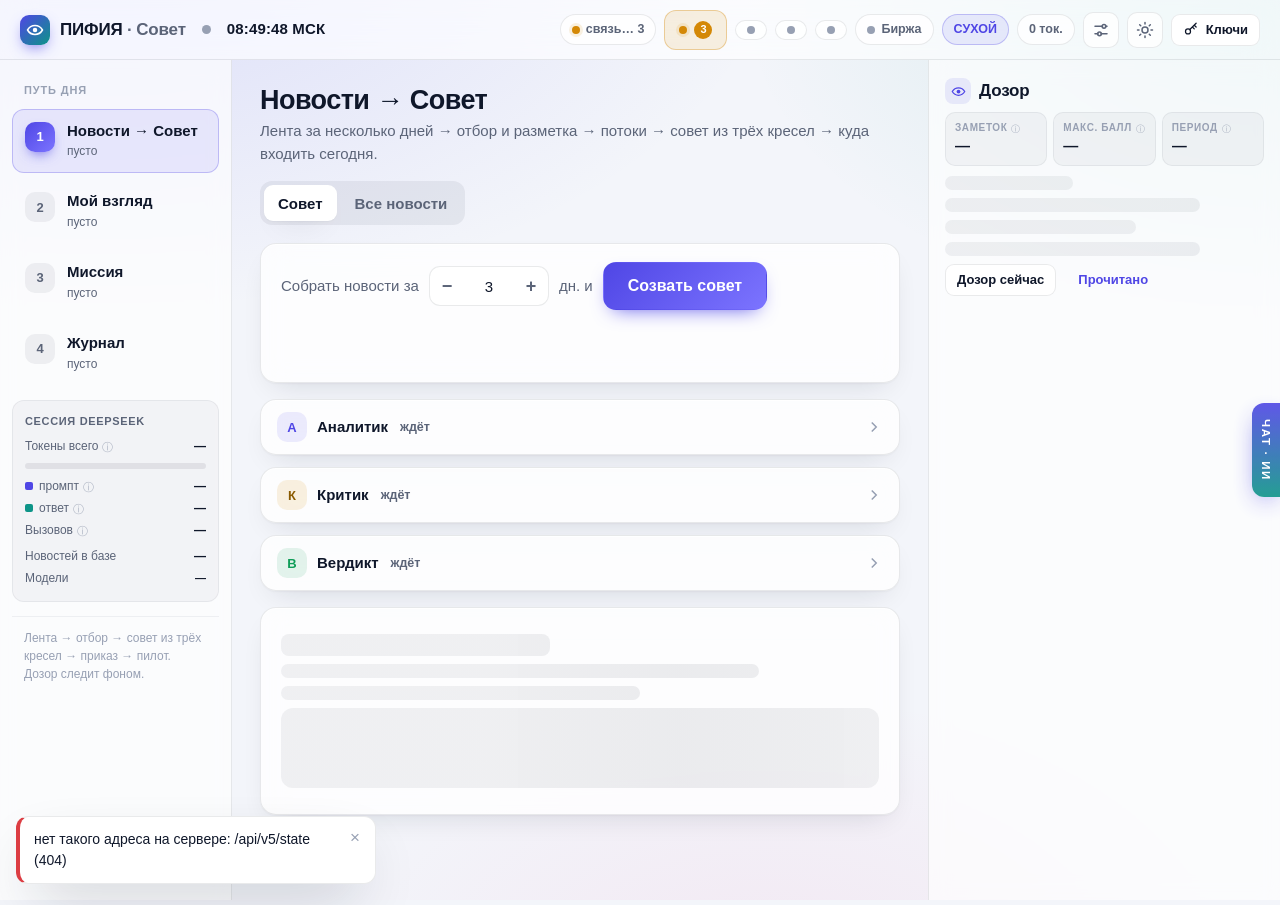
==== commit faf75dca: "Панель 5.4.2: молчание и неразобранный ответ ИИ — серым «решения не было», а не «ЖДАТЬ» Co-Authored-" ====
--- a/frontend/index.html
+++ b/frontend/index.html
@@ -1570,6 +1570,10 @@
 const sideCls = s => (s === 'long' || s === 'BUY') ? 'long' : (s === 'short' || s === 'SELL') ? 'short' : 'gray';
 // ═══ 5.4.1 «трезвый пилот»: узлы у денег (трос, тейк, триаж, дверь, прибыль) решает PRO или FLASH — status().pilot.money_model (PYTHIA_MONEY_MODEL);
 //     без поля (старый бэкенд) старые узлы подписаны FLASH, как было, новые (дверь, прибыль) — PRO (умолчание 5.4.1) ═══
+// 5.4.2: решения, которых ИИ не принимал (молчание / ответ не разобран / запрет режима), — своими словами и серым
+const DEC_RU = {'НЕТ_ОТВЕТА': 'не ответил — решения не было', 'НЕ_РАЗОБРАН': 'ответ не разобран — решения не было', 'ВНЕ_РЕЖИМА': 'вне режима игры — переспрос'};
+const decRu = d => DEC_RU[d] || d || '';
+const decSilent = x => !!(x && (x.silent || DEC_RU[x.decision] || DEC_RU[x.choice]));
 const mmOf = (p, dflt) => (p && p.money_model === 'pro') ? 'PRO' : (p && p.money_model === 'flash') ? 'FLASH' : (dflt || 'FLASH');
 const mmCls = (p, dflt) => mmOf(p, dflt) === 'PRO' ? 'pro' : 'flash';
 const PLAY_RU = {long: 'Только лонг', short: 'Только шорт', mixed: 'Смешанно', auto: 'Пусть решает ИИ'};
@@ -2600,11 +2604,11 @@
   const eg = p.entry_gate || {}, pf = p.profit || {}, gates = Array.isArray(p.gates) ? p.gates : [], profits = Array.isArray(p.profits) ? p.profits : [];
   const lastP = profits.length ? profits.slice().sort((a, b) => (b.ts || 0) - (a.ts || 0))[0] : null;
   // ═══ фаза 3 · W2: хроника с разрезами — все · решения PRO · FLASH (трос/тейк/триаж) · поводы (прокол/новости/ход/совет); соседние триажи в одну строку, «ещё N» ═══
-  const evAll = [...reviews.map(r => ({ts: r.ts, cls: '', g: 'pro', text: `<b class="ch">${esc(r.choice || '')}</b> ${esc(r.why || '')}${r.note ? ` <span class="muted">— ${esc(r.note)}</span>` : ''}`})), ...handoffs.map(h => { const hk = HANDOFF_KIND[h.kind] || HANDOFF_KIND.council; const tri = !!h.triage; return {ts: h.ts, cls: (tri ? 'h tri' : 'h') + ' r-' + hk[0], tri, g: tri ? mmc + ' why' : (h.kind === 'stop' || h.kind === 'take' || h.kind === 'entry' || h.kind === 'profit') ? mmc + ' why' : 'why', text: `<span class="badge ${hk[0]}" title="${hk[2]}">${hk[1]}</span> ${esc(h.reason || '')}${h.triage ? ` <span class="faint" title="${mm}-триаж события: СЕЙЧАС — PRO разбужен, ПЛАНОВО — повод к плановой перепроверке, САМ — подтянул трос / снял план без PRO">— триаж ${mm}: ${esc(h.triage)}</span>` : ''}${h.deferred && h.kind && h.kind !== 'council' ? ' <span class="faint">— к плановой перепроверке</span>' : ''}`}; }),
+  const evAll = [...reviews.map(r => ({ts: r.ts, cls: '', g: 'pro', text: `<b class="ch">${esc(decRu(r.choice))}</b> ${esc(r.why || '')}${r.note ? ` <span class="muted">— ${esc(r.note)}</span>` : ''}`})), ...handoffs.map(h => { const hk = HANDOFF_KIND[h.kind] || HANDOFF_KIND.council; const tri = !!h.triage; return {ts: h.ts, cls: (tri ? 'h tri' : 'h') + ' r-' + hk[0], tri, g: tri ? mmc + ' why' : (h.kind === 'stop' || h.kind === 'take' || h.kind === 'entry' || h.kind === 'profit') ? mmc + ' why' : 'why', text: `<span class="badge ${hk[0]}" title="${hk[2]}">${hk[1]}</span> ${esc(h.reason || '')}${h.triage ? ` <span class="faint" title="${mm}-триаж события: СЕЙЧАС — PRO разбужен, ПЛАНОВО — повод к плановой перепроверке, САМ — подтянул трос / снял план без PRO">— триаж ${mm}: ${esc(h.triage)}</span>` : ''}${h.deferred && h.kind && h.kind !== 'council' ? ' <span class="faint">— к плановой перепроверке</span>' : ''}`}; }),
     ...guards.map(g => g.side === 'take' ? {ts: g.ts, cls: 'h r-teal', g: gm(g).toLowerCase(), text: `<span class="badge ${gm(g).toLowerCase()}" title="мягкий тейк: цена ${fmtNum(g.price)} дошла до цели ${fmtNum(g.take)} — ${gm(g)} решал, зафиксировать или подержать и передать Совету">${gm(g)} · тейк: ${esc(g.decision || '')}</span> ${esc(g.why || '')}${g.lock_price ? ` <span class="faint">— прибыль заперта триггером ${fmtNum(g.lock_price)}${g.tp_next ? ', новая цель ' + fmtNum(g.tp_next) : ', тейк снят'}</span>` : ''}`} : {ts: g.ts, cls: 'h r-teal', g: gm(g).toLowerCase(), text: `<span class="badge ${gm(g).toLowerCase()}" title="мягкий стоп: цена ${fmtNum(g.price)} коснулась триггера ${fmtNum(g.trigger)} — ${gm(g)} решал, слить или ждать и передать Совету">${gm(g)} · трос: ${esc(g.decision || '')}</span> ${esc(g.why || '')}${g.hold_until ? ` <span class="faint">— новый триггер ${fmtNum(g.hold_until)}</span>` : ''}`}),
     // 5.4.1: проверки входа у двери и мысли о прибыли — как ответы у троса: бейдж, решение, почему, уровни; разрезы PRO/FLASH — по модели узлов у денег, «совет» — ещё и в поводах
-    ...gates.map(g => ({ts: g.ts, cls: 'h r-indigo', g: mmcN + (g.council ? ' why' : ''), text: `<span class="badge ${mmcN}" title="проверка входа у двери: перед заявкой ${mmN} посмотрел на живой рынок (цена ${fmtNum(g.price)}) — войти, ждать уровня/срока или отменить">${mmN} · вход: ${esc(g.decision || '')}</span> ${esc(g.why || '')}${g.entry != null ? ` <span class="faint">— уровень ${fmtNum(g.entry)}${g.entry_kind ? ' (' + esc(g.entry_kind) + ')' : ''}</span>` : g.wait_minutes ? ` <span class="faint">— ждать ${fmtLeft(g.wait_minutes)}</span>` : ''}${g.council ? ' <span class="faint">— зовёт полный совет</span>' : ''}${g.note ? ` <span class="muted">— ${esc(g.note)}</span>` : ''}`})),
-    ...profits.map(g => ({ts: g.ts, cls: 'h r-indigo', g: mmcN + (g.decision === 'СОВЕТ' ? ' why' : ''), text: `<span class="badge ${mmcN}" title="мысль о прибыли: позиция в плюсе (цена ${fmtNum(g.price)}${g.floating != null ? ', плавающий ' + fmtPnl(g.floating) : ''}) — ${mmN} решал, держать, выйти, выйти и перезайти или звать совет">${mmN} · прибыль: ${esc(g.decision || '')}</span> ${esc(g.why || '')}${g.lock_price != null ? ` <span class="faint">— триггер к ${fmtNum(g.lock_price)}</span>` : ''}${g.take != null ? ` <span class="faint">— цель ${fmtNum(g.take)}</span>` : ''}${g.reentry != null ? ` <span class="faint">— перезайти у ${fmtNum(g.reentry)}${g.reentry_kind ? ' (' + esc(g.reentry_kind) + ')' : ''}</span>` : ''}${g.note ? ` <span class="muted">— ${esc(g.note)}</span>` : ''}`}))].sort((a, b) => (b.ts || 0) - (a.ts || 0));
+    ...gates.map(g => ({ts: g.ts, cls: 'h r-indigo', g: mmcN + (g.council ? ' why' : ''), text: `<span class="badge ${mmcN}" title="проверка входа у двери: перед заявкой ${mmN} посмотрел на живой рынок (цена ${fmtNum(g.price)}) — войти, ждать уровня/срока или отменить">${mmN} · вход: ${esc(decRu(g.decision))}</span> ${esc(g.why || '')}${g.entry != null ? ` <span class="faint">— уровень ${fmtNum(g.entry)}${g.entry_kind ? ' (' + esc(g.entry_kind) + ')' : ''}</span>` : g.wait_minutes ? ` <span class="faint">— ждать ${fmtLeft(g.wait_minutes)}</span>` : ''}${g.council ? ' <span class="faint">— зовёт полный совет</span>' : ''}${g.note ? ` <span class="muted">— ${esc(g.note)}</span>` : ''}`})),
+    ...profits.map(g => ({ts: g.ts, cls: 'h r-indigo', g: mmcN + (g.decision === 'СОВЕТ' ? ' why' : ''), text: `<span class="badge ${mmcN}" title="мысль о прибыли: позиция в плюсе (цена ${fmtNum(g.price)}${g.floating != null ? ', плавающий ' + fmtPnl(g.floating) : ''}) — ${mmN} решал, держать, выйти, выйти и перезайти или звать совет">${mmN} · прибыль: ${esc(decRu(g.decision))}</span> ${esc(g.why || '')}${g.lock_price != null ? ` <span class="faint">— триггер к ${fmtNum(g.lock_price)}</span>` : ''}${g.take != null ? ` <span class="faint">— цель ${fmtNum(g.take)}</span>` : ''}${g.reentry != null ? ` <span class="faint">— перезайти у ${fmtNum(g.reentry)}${g.reentry_kind ? ' (' + esc(g.reentry_kind) + ')' : ''}</span>` : ''}${g.note ? ` <span class="muted">— ${esc(g.note)}</span>` : ''}`}))].sort((a, b) => (b.ts || 0) - (a.ts || 0));
   const evTab = S.mission.evTab || 'all', EV_SHOW = 8;
   const evCnt = {all: evAll.length}; ['pro', 'flash', 'why'].forEach(k => evCnt[k] = evAll.filter(e2 => e2.g.split(' ').includes(k)).length);
   const evSel = evTab === 'all' ? evAll : evAll.filter(e2 => e2.g.split(' ').includes(evTab));
@@ -2626,9 +2630,9 @@
     </div>
     ${p.last_action ? `<div class="small muted" style="margin-top:10px">Последнее действие: <span style="color:var(--text)" data-la></span></div>` : ''}
     <div class="small" data-pnote style="margin-top:6px;display:none" title="5.4.0: неподтверждённый трос / паника упёрлась / файл состояния отложен — что делать, сказано в тексте"><span class="badge amber">⚠</span> <span data-pnote-t></span></div>
-    ${lr ? `<div class="review" style="margin-top:12px"><b class="ch">${esc(lr.choice || '')}</b> ${freshHtml(lr.ts, Math.max(3600, (S.mission.reviewPeriod || 1800) * 2 + 300), {label: 'решение PRO', stale: 'перепроверка запаздывает', title: 'когда дежурный PRO решал последний раз; дольше двух периодов — перепроверка запаздывает (рынок закрыт, PRO молчит или пилот стоит)'})}<div>${esc(lr.why || '')}</div>${lr.note ? `<div class="muted">${esc(lr.note)}</div>` : ''}</div>` : `<div class="small muted" style="margin-top:12px">Перепроверок ещё не было — первая пройдёт через ${S.mission.reviewPeriod ? Math.round(S.mission.reviewPeriod / 60) + ' мин' : 'несколько минут'} после входа.</div>`}
-    ${eg.decision || eg.ts ? `<div class="small" data-gate style="margin-top:8px" title="5.4.1: последняя проверка входа у двери по текущему плану — решение, почему, уровень"><span class="badge ${eg.decision === 'ВОЙТИ' ? 'green' : eg.decision === 'ОТМЕНИТЬ' ? 'red' : 'amber'}">${mmN} у двери: ${esc(eg.decision || '…')}</span> ${esc(eg.why || '')}${eg.entry != null ? ` <span class="faint">— уровень ${fmtNum(eg.entry)}${eg.entry_kind ? ' (' + esc(eg.entry_kind) + ')' : ''}</span>` : ''}${eg.ts ? ` <span class="faint">· ${fmtDT(eg.ts)}</span>` : ''}${eg.next_in_s ? ` <span class="faint">· следующий взгляд через ${fmtLeft(eg.next_in_s / 60)}</span>` : ''}</div>` : ''}
-    ${pos && (pf.busy || pf.progress_pct != null || lastP) ? `<div class="small" data-profit style="margin-top:6px" title="5.4.1: мысль о прибыли — в плюсе ${mmN} думает, не дожидаясь тейка: держать, выйти, выйти и перезайти или звать совет">${lastP ? `<span class="badge ${lastP.decision === 'ДЕРЖАТЬ' ? 'green' : lastP.decision === 'СОВЕТ' ? 'amber' : 'indigo'}">${mmN} о прибыли: ${esc(lastP.decision || '')}</span> ${esc(lastP.why || '')}${lastP.lock_price != null ? ` <span class="faint">— триггер к ${fmtNum(lastP.lock_price)}</span>` : ''}${lastP.take != null ? ` <span class="faint">— цель ${fmtNum(lastP.take)}</span>` : ''}${lastP.reentry != null ? ` <span class="faint">— перезайти у ${fmtNum(lastP.reentry)}${lastP.reentry_kind ? ' (' + esc(lastP.reentry_kind) + ')' : ''}</span>` : ''}${lastP.ts ? ` <span class="faint">· ${fmtDT(lastP.ts)}</span>` : ''}` : `<span class="badge gray">${mmN} о прибыли</span> мыслей ещё не было`}${pf.progress_pct != null ? ` <span class="faint">· пройдено ${Math.round(pf.progress_pct)} % хода до тейка${pf.threshold_pct != null ? ' (повод от ' + Math.round(pf.threshold_pct) + ' %)' : ''}</span>` : ''}${pf.next_in_s ? ` <span class="faint">· следующая мысль не раньше чем через ${fmtLeft(pf.next_in_s / 60)}</span>` : ''}</div>` : ''}
+    ${lr ? `<div class="review" style="margin-top:12px"><b class="ch">${esc(decRu(lr.choice))}</b> ${freshHtml(lr.ts, Math.max(3600, (S.mission.reviewPeriod || 1800) * 2 + 300), {label: 'решение PRO', stale: 'перепроверка запаздывает', title: 'когда дежурный PRO решал последний раз; дольше двух периодов — перепроверка запаздывает (рынок закрыт, PRO молчит или пилот стоит)'})}<div>${esc(lr.why || '')}</div>${lr.note ? `<div class="muted">${esc(lr.note)}</div>` : ''}</div>` : `<div class="small muted" style="margin-top:12px">Перепроверок ещё не было — первая пройдёт через ${S.mission.reviewPeriod ? Math.round(S.mission.reviewPeriod / 60) + ' мин' : 'несколько минут'} после входа.</div>`}
+    ${eg.decision || eg.ts ? `<div class="small" data-gate style="margin-top:8px" title="5.4.1: последняя проверка входа у двери по текущему плану — решение, почему, уровень"><span class="badge ${decSilent(eg) ? 'gray' : eg.decision === 'ВОЙТИ' ? 'green' : eg.decision === 'ОТМЕНИТЬ' ? 'red' : 'amber'}">${mmN} у двери: ${esc(decRu(eg.decision) || '…')}</span> ${esc(eg.why || '')}${eg.entry != null ? ` <span class="faint">— уровень ${fmtNum(eg.entry)}${eg.entry_kind ? ' (' + esc(eg.entry_kind) + ')' : ''}</span>` : ''}${eg.ts ? ` <span class="faint">· ${fmtDT(eg.ts)}</span>` : ''}${eg.next_in_s ? ` <span class="faint">· следующий взгляд через ${fmtLeft(eg.next_in_s / 60)}</span>` : ''}</div>` : ''}
+    ${pos && (pf.busy || pf.progress_pct != null || lastP) ? `<div class="small" data-profit style="margin-top:6px" title="5.4.1: мысль о прибыли — в плюсе ${mmN} думает, не дожидаясь тейка: держать, выйти, выйти и перезайти или звать совет">${lastP ? `<span class="badge ${decSilent(lastP) ? 'gray' : lastP.decision === 'ДЕРЖАТЬ' ? 'green' : lastP.decision === 'СОВЕТ' ? 'amber' : 'indigo'}">${mmN} о прибыли: ${esc(decRu(lastP.decision))}</span> ${esc(lastP.why || '')}${lastP.lock_price != null ? ` <span class="faint">— триггер к ${fmtNum(lastP.lock_price)}</span>` : ''}${lastP.take != null ? ` <span class="faint">— цель ${fmtNum(lastP.take)}</span>` : ''}${lastP.reentry != null ? ` <span class="faint">— перезайти у ${fmtNum(lastP.reentry)}${lastP.reentry_kind ? ' (' + esc(lastP.reentry_kind) + ')' : ''}</span>` : ''}${lastP.ts ? ` <span class="faint">· ${fmtDT(lastP.ts)}</span>` : ''}` : `<span class="badge gray">${mmN} о прибыли</span> мыслей ещё не было`}${pf.progress_pct != null ? ` <span class="faint">· пройдено ${Math.round(pf.progress_pct)} % хода до тейка${pf.threshold_pct != null ? ' (повод от ' + Math.round(pf.threshold_pct) + ' %)' : ''}</span>` : ''}${pf.next_in_s ? ` <span class="faint">· следующая мысль не раньше чем через ${fmtLeft(pf.next_in_s / 60)}</span>` : ''}</div>` : ''}
     ${evAll.length ? `<h4 style="margin-top:14px">Хроника пилота <span class="faint" style="text-transform:none;letter-spacing:0;font-weight:500">перепроверки, решения у денег и поводы</span></h4>${evTabs}<div class="timeline">${events.join('') || '<div class="small muted" style="padding:6px 0">В этом разрезе записей пока нет.</div>'}</div>${evFoot}` : ''}
     <div class="row" style="margin-top:14px">
       <button class="btn" id="m-stop"${dis}>СТОП</button><button class="btn green" id="m-resume"${dis}>ПРОДОЛЖИТЬ</button><button class="btn soft" id="m-re"${dis}>ПЕРЕСМОТР</button><button class="btn red" id="m-panic"${dis}>ПАНИКА</button>
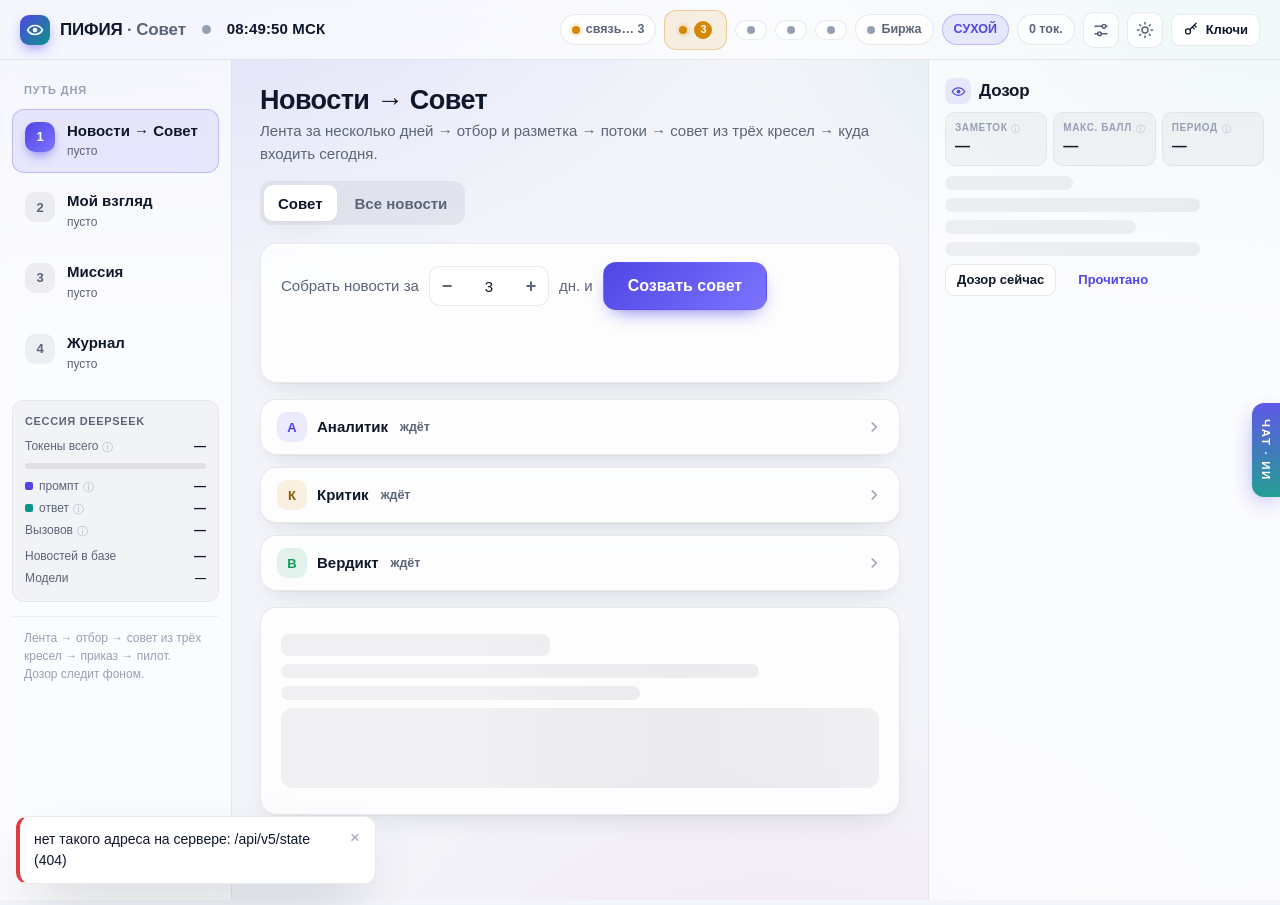
==== commit 5867b53d: "Ревью 5.4.2 (часть 2): HOLD без добора, страховка троса — запись кода, дверь и свежее решение - Прик" ====
--- a/frontend/index.html
+++ b/frontend/index.html
@@ -1566,7 +1566,7 @@
 function fmtAgo(ts) { const n = num(ts); if (!n) return ''; const s = Math.max(0, Date.now() / 1000 - n); if (s < 60) return 'только что'; if (s < 3600) return Math.round(s / 60) + ' мин назад'; if (s < 86400) return Math.round(s / 3600) + ' ч назад'; return Math.round(s / 86400) + ' дн назад'; }
 function fmtDur(s) { s = Math.max(0, Math.round(s)); const m = Math.floor(s / 60); return (m ? m + ':' : '0:') + String(s % 60).padStart(2, '0'); }
 function mskMinutes() { const p = _hm.formatToParts(new Date()); const h = +(p.find(x => x.type === 'hour') || {}).value || 0, m = +(p.find(x => x.type === 'minute') || {}).value || 0; return h * 60 + m; }
-const sideRu = s => s === 'long' || s === 'BUY' ? 'ЛОНГ' : s === 'short' || s === 'SELL' ? 'ШОРТ' : s === 'WAIT' ? 'ВНЕ РЫНКА' : String(s || '—').toUpperCase();   // 5.4.1: приказ WAIT — перевеса нет, вне рынка
+const sideRu = s => s === 'long' || s === 'BUY' ? 'ЛОНГ' : s === 'short' || s === 'SELL' ? 'ШОРТ' : s === 'WAIT' ? 'ВНЕ РЫНКА' : s === 'HOLD' ? 'ДЕРЖАТЬ' : String(s || '—').toUpperCase();   // 5.4.1: приказ WAIT — перевеса нет, вне рынка; 5.4.2: HOLD — держать позицию без добора
 const sideCls = s => (s === 'long' || s === 'BUY') ? 'long' : (s === 'short' || s === 'SELL') ? 'short' : 'gray';
 // ═══ 5.4.1 «трезвый пилот»: узлы у денег (трос, тейк, триаж, дверь, прибыль) решает PRO или FLASH — status().pilot.money_model (PYTHIA_MONEY_MODEL);
 //     без поля (старый бэкенд) старые узлы подписаны FLASH, как было, новые (дверь, прибыль) — PRO (умолчание 5.4.1) ═══
@@ -2421,11 +2421,12 @@
   const rrBadge = rr != null ? `<span class="badge ${rr >= 2 ? 'green' : rr >= 1 ? 'amber' : 'red'}" title="соотношение тейк : стоп">${rr.toFixed(1)} к 1</span>` : (e == null && t != null && s != null && px != null ? `<span class="badge gray" title="соотношение тейк : стоп — вход по рынку, считаем от цены сейчас" data-rr="1" data-take="${t}" data-stop="${s}"><span class="rrv">—</span></span>` : '');
   const pct = v => `<span data-pct="${v}" data-sfx=" от цены"></span>`;
   const ek = entryKindRu(ex.entry_kind, ex.do, e, px);
+  const hold = ex.do === 'HOLD';   // 5.4.2 (ревью): держать позицию как есть, без добора; null — прежний уровень
   return `<div class="card"><div class="card-h"><h3>Приказ${st.exec_ts ? ` ${freshHtml(st.exec_ts, FRESH.exec, {stale: 'приказ устарел', title: 'когда совет вынес этот приказ (МСК); старше 2 ч — при возобновлении пилот его не примет, нужен пересмотр'})}` : ''}</h3><span class="row"><span class="badge ${sideCls(ex.do)}" data-f="do">${sideRu(ex.do)}</span>${ek ? `<span class="badge ${ek === 'на пробитии' ? 'teal' : 'gray'}" title="${ek === 'на пробитии' ? 'ждём, пока цена пройдёт уровень, потом вход' : 'ждём, пока цена подойдёт к уровню'}">${ek}</span>` : ''}${rrBadge}</span></div>
       <div class="order">
-        <div class="tile entry"${e != null ? ` data-lv="${e}" role="button" tabindex="0" title="показать на графике"` : ''}><div class="l">Вход${ek ? ` <span class="faint">· ${ek}</span>` : ''}</div><div class="v">${e == null ? 'сейчас' : fmtNum(e)}</div><div class="s">${e == null ? 'по рынку' : pct(e)}</div></div>
-        <div class="tile take"${t != null ? ` data-lv="${t}" role="button" tabindex="0" title="показать на графике"` : ''}><div class="l">Тейк</div><div class="v">${fmtNum(t)}</div><div class="s">${t != null ? pct(t) : ''}</div></div>
-        <div class="tile stop"${s != null ? ` data-lv="${s}" role="button" tabindex="0" title="показать на графике"` : ''}><div class="l">Стоп</div><div class="v">${fmtNum(s)}</div><div class="s">${s != null ? pct(s) : ''}</div></div>
+        <div class="tile entry"${e != null ? ` data-lv="${e}" role="button" tabindex="0" title="показать на графике"` : ''}><div class="l">Вход${ek ? ` <span class="faint">· ${ek}</span>` : ''}</div><div class="v">${hold ? 'держим' : e == null ? 'сейчас' : fmtNum(e)}</div><div class="s">${hold ? 'позиция как есть, без добора' : e == null ? 'по рынку' : pct(e)}</div></div>
+        <div class="tile take"${t != null ? ` data-lv="${t}" role="button" tabindex="0" title="показать на графике"` : ''}><div class="l">Тейк</div><div class="v">${hold && t == null ? 'прежний' : fmtNum(t)}</div><div class="s">${t != null ? pct(t) : ''}</div></div>
+        <div class="tile stop"${s != null ? ` data-lv="${s}" role="button" tabindex="0" title="показать на графике"` : ''}><div class="l">Стоп</div><div class="v">${hold && s == null ? 'прежний' : fmtNum(s)}</div><div class="s">${s != null ? pct(s) : ''}</div></div>
         <div class="tile ringed">${ring(num(ex.confidence), {size: 56, stroke: 6, color: num(ex.confidence) >= 70 ? 'var(--green)' : num(ex.confidence) >= 45 ? 'var(--amber)' : 'var(--faint)', fs: 13})}<div><div class="l">Уверенность</div><div class="s">${ex.confidence != null ? 'совет ставит ' + Math.round(ex.confidence) + ' из 100' : '—'}</div></div></div>
       </div>
       <div class="kv" style="margin-top:12px;display:grid;grid-template-columns:auto minmax(0,1fr);gap:6px 12px;font-size:14px">
@@ -2605,7 +2606,7 @@
   const lastP = profits.length ? profits.slice().sort((a, b) => (b.ts || 0) - (a.ts || 0))[0] : null;
   // ═══ фаза 3 · W2: хроника с разрезами — все · решения PRO · FLASH (трос/тейк/триаж) · поводы (прокол/новости/ход/совет); соседние триажи в одну строку, «ещё N» ═══
   const evAll = [...reviews.map(r => ({ts: r.ts, cls: '', g: 'pro', text: `<b class="ch">${esc(decRu(r.choice))}</b> ${esc(r.why || '')}${r.note ? ` <span class="muted">— ${esc(r.note)}</span>` : ''}`})), ...handoffs.map(h => { const hk = HANDOFF_KIND[h.kind] || HANDOFF_KIND.council; const tri = !!h.triage; return {ts: h.ts, cls: (tri ? 'h tri' : 'h') + ' r-' + hk[0], tri, g: tri ? mmc + ' why' : (h.kind === 'stop' || h.kind === 'take' || h.kind === 'entry' || h.kind === 'profit') ? mmc + ' why' : 'why', text: `<span class="badge ${hk[0]}" title="${hk[2]}">${hk[1]}</span> ${esc(h.reason || '')}${h.triage ? ` <span class="faint" title="${mm}-триаж события: СЕЙЧАС — PRO разбужен, ПЛАНОВО — повод к плановой перепроверке, САМ — подтянул трос / снял план без PRO">— триаж ${mm}: ${esc(h.triage)}</span>` : ''}${h.deferred && h.kind && h.kind !== 'council' ? ' <span class="faint">— к плановой перепроверке</span>' : ''}`}; }),
-    ...guards.map(g => g.side === 'take' ? {ts: g.ts, cls: 'h r-teal', g: gm(g).toLowerCase(), text: `<span class="badge ${gm(g).toLowerCase()}" title="мягкий тейк: цена ${fmtNum(g.price)} дошла до цели ${fmtNum(g.take)} — ${gm(g)} решал, зафиксировать или подержать и передать Совету">${gm(g)} · тейк: ${esc(g.decision || '')}</span> ${esc(g.why || '')}${g.lock_price ? ` <span class="faint">— прибыль заперта триггером ${fmtNum(g.lock_price)}${g.tp_next ? ', новая цель ' + fmtNum(g.tp_next) : ', тейк снят'}</span>` : ''}`} : {ts: g.ts, cls: 'h r-teal', g: gm(g).toLowerCase(), text: `<span class="badge ${gm(g).toLowerCase()}" title="мягкий стоп: цена ${fmtNum(g.price)} коснулась триггера ${fmtNum(g.trigger)} — ${gm(g)} решал, слить или ждать и передать Совету">${gm(g)} · трос: ${esc(g.decision || '')}</span> ${esc(g.why || '')}${g.hold_until ? ` <span class="faint">— новый триггер ${fmtNum(g.hold_until)}</span>` : ''}`}),
+    ...guards.map(g => g.side === 'take' ? {ts: g.ts, cls: 'h r-teal', g: gm(g).toLowerCase(), text: `<span class="badge ${decSilent(g) ? 'gray' : gm(g).toLowerCase()}" title="мягкий тейк: цена ${fmtNum(g.price)} дошла до цели ${fmtNum(g.take)} — ${gm(g)} решал, зафиксировать или подержать и передать Совету">${gm(g)} · тейк: ${esc(decRu(g.decision))}</span> ${esc(g.why || '')}${decSilent(g) && g.applied ? ` <span class="faint">— ${esc(g.applied)}</span>` : ''}${g.lock_price ? ` <span class="faint">— прибыль заперта триггером ${fmtNum(g.lock_price)}${g.tp_next ? ', новая цель ' + fmtNum(g.tp_next) : ', тейк снят'}</span>` : ''}`} : {ts: g.ts, cls: 'h r-teal', g: gm(g).toLowerCase(), text: `<span class="badge ${decSilent(g) ? 'gray' : gm(g).toLowerCase()}" title="мягкий стоп: цена ${fmtNum(g.price)} коснулась триггера ${fmtNum(g.trigger)} — ${gm(g)} решал, слить или ждать и передать Совету">${gm(g)} · трос: ${esc(decRu(g.decision))}</span> ${esc(g.why || '')}${decSilent(g) && g.applied ? ` <span class="faint">— ${esc(g.applied)}</span>` : ''}${g.hold_until ? ` <span class="faint">— новый триггер ${fmtNum(g.hold_until)}</span>` : ''}`}),
     // 5.4.1: проверки входа у двери и мысли о прибыли — как ответы у троса: бейдж, решение, почему, уровни; разрезы PRO/FLASH — по модели узлов у денег, «совет» — ещё и в поводах
     ...gates.map(g => ({ts: g.ts, cls: 'h r-indigo', g: mmcN + (g.council ? ' why' : ''), text: `<span class="badge ${mmcN}" title="проверка входа у двери: перед заявкой ${mmN} посмотрел на живой рынок (цена ${fmtNum(g.price)}) — войти, ждать уровня/срока или отменить">${mmN} · вход: ${esc(decRu(g.decision))}</span> ${esc(g.why || '')}${g.entry != null ? ` <span class="faint">— уровень ${fmtNum(g.entry)}${g.entry_kind ? ' (' + esc(g.entry_kind) + ')' : ''}</span>` : g.wait_minutes ? ` <span class="faint">— ждать ${fmtLeft(g.wait_minutes)}</span>` : ''}${g.council ? ' <span class="faint">— зовёт полный совет</span>' : ''}${g.note ? ` <span class="muted">— ${esc(g.note)}</span>` : ''}`})),
     ...profits.map(g => ({ts: g.ts, cls: 'h r-indigo', g: mmcN + (g.decision === 'СОВЕТ' ? ' why' : ''), text: `<span class="badge ${mmcN}" title="мысль о прибыли: позиция в плюсе (цена ${fmtNum(g.price)}${g.floating != null ? ', плавающий ' + fmtPnl(g.floating) : ''}) — ${mmN} решал, держать, выйти, выйти и перезайти или звать совет">${mmN} · прибыль: ${esc(decRu(g.decision))}</span> ${esc(g.why || '')}${g.lock_price != null ? ` <span class="faint">— триггер к ${fmtNum(g.lock_price)}</span>` : ''}${g.take != null ? ` <span class="faint">— цель ${fmtNum(g.take)}</span>` : ''}${g.reentry != null ? ` <span class="faint">— перезайти у ${fmtNum(g.reentry)}${g.reentry_kind ? ' (' + esc(g.reentry_kind) + ')' : ''}</span>` : ''}${g.note ? ` <span class="muted">— ${esc(g.note)}</span>` : ''}`}))].sort((a, b) => (b.ts || 0) - (a.ts || 0));
@@ -2750,8 +2751,8 @@
   if (pos) hero = `<div class="l">Позиция</div><div class="v"><span class="badge ${sideCls(pos.side)}">${sideRu(pos.side)}</span><b>${fmtInt(pos.lots)} лот</b><span class="muted">от ${fmtNum(pos.entry)}</span>${pos.levels_placeholder ? '<span class="badge amber" title="уровни временные — дежурный PRO ещё не подтвердил">уровни временные</span>' : ''}</div><div class="pl" data-nfl>—</div><div class="s" data-nfls></div>`;
   else if (phase === 'council') hero = `<div class="l">Позиция</div><div class="v">нет — совет думает</div><div class="s">приказ и уровни появятся после вердикта и шифровальщика; кресла ниже говорят вживую</div><div class="s" data-nfls></div>`;
   else {
-    const doRu = ex.do && ex.do !== 'WAIT' && ex.do !== 'CLOSE' ? sideRu(ex.do) : '';
-    const txt = p.pending ? 'заявка в стакане — жду исполнения' : pl ? (pl.entry == null ? `план: ${sideRu(pl.side)} сейчас по рынку` : `план: ${sideRu(pl.side)} ${pl.kind === 'прорыв' ? 'на пробитии' : 'у уровня'} ${fmtNum(pl.entry)}`) : phase === 'stopped' ? 'пилот остановлен — «ПРОДОЛЖИТЬ» поднимет его' : phase === 'closed' ? 'рынок закрыт — пилот в стопоре до открытия' : phase === 'panic' ? (p.panic_blocked ? 'ПАНИКА упёрлась — см. предупреждение в карточке пилота, повторная ПАНИКА закроет без проверки' : 'всё закрыто по рынку — пилот стоит') : doRu ? `приказ ${doRu}: пилот ждёт входа` : ex.do === 'WAIT' ? 'вне рынка — ждём: ' + (ex.wait_for || 'перевеса нет, входа нет') : 'ждёт приказа совета';   // 5.4.1: WAIT с wait_for; паника упёрлась (логика 5.4.0)
+    const doRu = ex.do && ex.do !== 'WAIT' && ex.do !== 'CLOSE' && ex.do !== 'HOLD' ? sideRu(ex.do) : '';
+    const txt = p.pending ? 'заявка в стакане — жду исполнения' : pl ? (pl.entry == null ? `план: ${sideRu(pl.side)} сейчас по рынку` : `план: ${sideRu(pl.side)} ${pl.kind === 'прорыв' ? 'на пробитии' : 'у уровня'} ${fmtNum(pl.entry)}`) : phase === 'stopped' ? 'пилот остановлен — «ПРОДОЛЖИТЬ» поднимет его' : phase === 'closed' ? 'рынок закрыт — пилот в стопоре до открытия' : phase === 'panic' ? (p.panic_blocked ? 'ПАНИКА упёрлась — см. предупреждение в карточке пилота, повторная ПАНИКА закроет без проверки' : 'всё закрыто по рынку — пилот стоит') : doRu ? `приказ ${doRu}: пилот ждёт входа` : ex.do === 'HOLD' ? 'совет велел держать, а позиции нет — решит дежурный PRO' : ex.do === 'WAIT' ? 'вне рынка — ждём: ' + (ex.wait_for || 'перевеса нет, входа нет') : 'ждёт приказа совета';   // 5.4.1: WAIT с wait_for; паника упёрлась (логика 5.4.0)
     hero = `<div class="l">Позиция</div><div class="v">нет</div><div class="s">${esc(txt)}</div><div class="s" data-nfls></div>`;
   }
   const lv = [];
@@ -3510,6 +3511,7 @@
   if (ex.do === 'WAIT') return [`ПРИКАЗ · ${st.ticker || ''} · ВНЕ РЫНКА — ждём: ${ex.wait_for || 'перевеса нет'}`, ex.why ? 'Почему: ' + ex.why : '', ex.plan ? 'План: ' + ex.plan : '', ex.time_note ? 'Тайминг: ' + ex.time_note : ''].filter(Boolean).join('\n');   // 5.4.1
   const e = num(ex.entry), t = num(ex.take), s = num(ex.invalidation), px = num(st.price), base = e != null ? e : px;
   const rr = (base != null && t != null && s != null && base !== s) ? Math.abs(t - base) / Math.abs(base - s) : null;
+  if (ex.do === 'HOLD') return [`ПРИКАЗ · ${st.ticker || ''} · ДЕРЖАТЬ позицию как есть, без добора`, `Тейк ${t == null ? 'прежний' : fmtNum(t)} · Стоп ${s == null ? 'прежний' : fmtNum(s)}${ex.confidence != null ? ' · уверенность ' + Math.round(ex.confidence) : ''}`, ex.why ? 'Почему: ' + ex.why : '', ex.plan ? 'План: ' + ex.plan : '', ex.time_note ? 'Тайминг: ' + ex.time_note : ''].filter(Boolean).join('\n');   // 5.4.2 (ревью)
   const L = [`ПРИКАЗ · ${st.ticker || ''} · ${sideRu(ex.do)}`, `Вход ${e == null ? 'по рынку' : fmtNum(e) + ' ' + entryKindRu(ex.entry_kind, ex.do, e, px)} · Тейк ${fmtNum(t)} · Стоп ${fmtNum(s)}${rr != null ? ' · ' + rr.toFixed(1) + ' к 1' : ''}${ex.confidence != null ? ' · уверенность ' + Math.round(ex.confidence) : ''}`];
   if (ex.why) L.push('Почему: ' + ex.why); if (ex.plan) L.push('План: ' + ex.plan); if (ex.time_note) L.push('Тайминг: ' + ex.time_note);
   return L.join('\n');
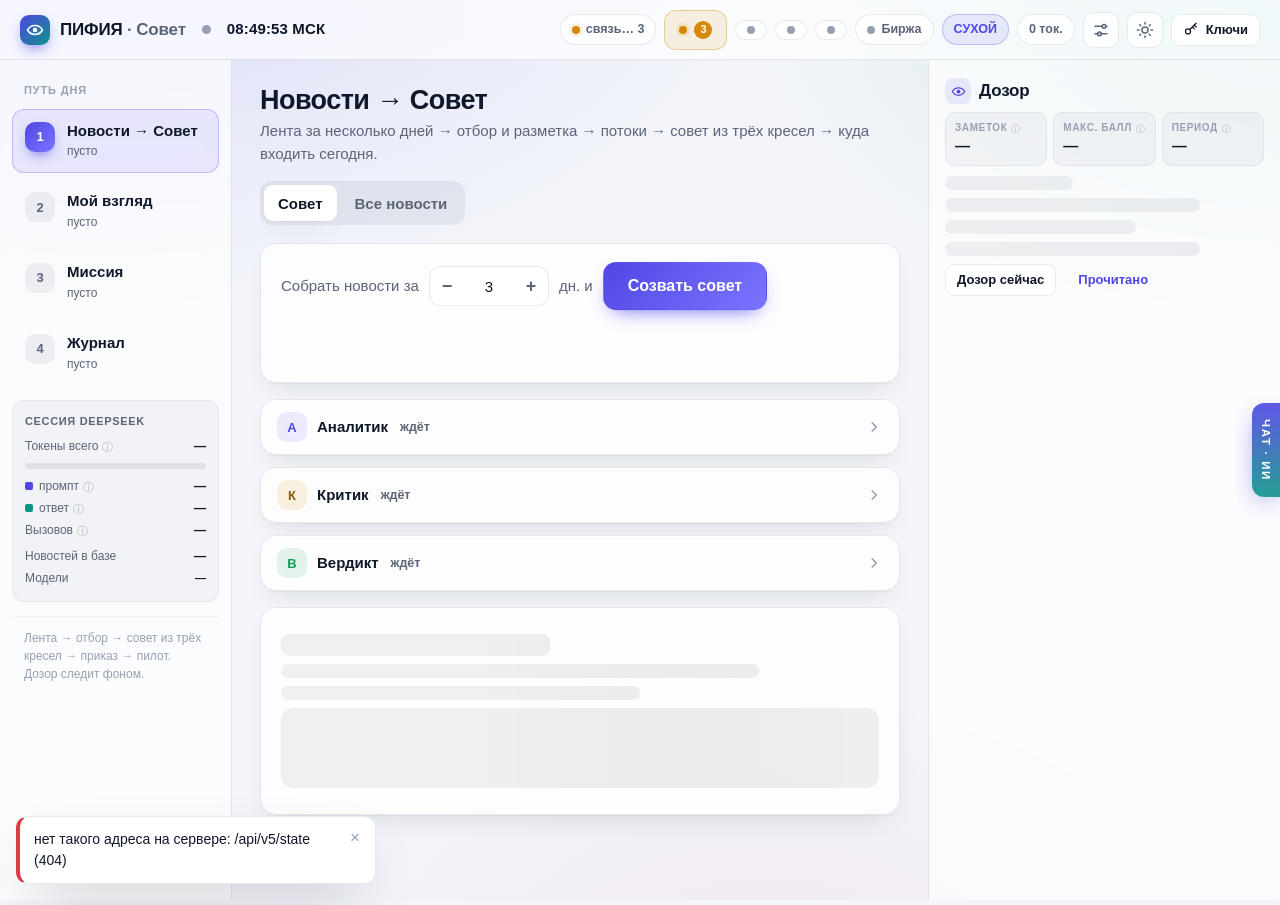
==== commit 8d72c276: "5.4.4 Z: честная панель — мигает только живой пилот Воля владельца: «сделай, чтобы он без перерыву н" ====
--- a/frontend/index.html
+++ b/frontend/index.html
@@ -458,6 +458,17 @@
 .phase.in_position{background:var(--green-soft);color:var(--green)} .phase.stopped{background:var(--gray-soft);color:var(--muted)}
 .phase.panic,.phase.error{background:var(--red-soft);color:var(--red)} .phase.idle{background:var(--gray-soft);color:var(--muted)}
 .phase.closed{background:var(--amber-soft);color:var(--amber-text)} .phase.closed .d{animation:pulse 2.4s infinite}   /* рыночные часы: рынок закрыт — пилот стопорится до открытия */
+/* 5.4.4 «честная панель»: мигает только живой пилот (status().pilot.ticking; без поля — по tick_ts); не тикает — статично и серым,
+   связь с брокером мертва (feed auth/rights/cert) — красным; рынок закрыт — своим цветом, без пульса. Пилюля «Пилот» в степпере:
+   tick — сердцебиение (пилот тикает), progress — PRO думает, still — стоит, halt — связь с брокером мертва */
+.phase.still .d{animation:none} .phase.still.stale{background:var(--gray-soft);color:var(--muted)} .phase.still.halt{background:var(--red-soft);color:var(--red)}
+.stg.tick{background:var(--accent-soft);color:var(--accent)} .stg.tick .d{background:var(--accent);color:var(--on-accent);animation:pulse 2s ease-in-out infinite}
+.stg.still .d{background:var(--faint);color:var(--card-solid)} .stg.halt{background:var(--red-soft);color:var(--red)} .stg.halt .d{background:var(--red);color:#fff}
+.m-run{display:flex;align-items:center;gap:8px;flex-wrap:wrap;margin:0 0 10px;font-size:13px;color:var(--muted);line-height:1.45;overflow-wrap:anywhere} .m-run.halt{color:var(--red)} .m-run:empty{display:none}
+.pl-alerts{display:flex;flex-direction:column;gap:6px;margin:0 0 12px} .pl-alerts:empty{display:none}
+.pl-al{padding:8px 12px;border-radius:12px;font-size:13.5px;line-height:1.45;border:1px solid var(--line2);background:var(--sunk);color:var(--muted);overflow-wrap:anywhere}
+.pl-al.err{background:var(--red-soft);border-color:var(--red-line);color:var(--red)} .pl-al.warn{background:var(--amber-soft);border-color:var(--amber-line);color:var(--amber-text)} .pl-al b{margin-right:4px;font-weight:800}
+.wake-ln{margin-top:6px}
 .order{display:grid;grid-template-columns:repeat(auto-fit,minmax(130px,1fr));gap:10px}
 .order .tile .v{font-size:19px}
 .order .entry .v{color:var(--accent)} .order .take .v{color:var(--green)} .order .stop .v{color:var(--red)}
@@ -1579,7 +1590,7 @@
 const PLAY_RU = {long: 'Только лонг', short: 'Только шорт', mixed: 'Смешанно', auto: 'Пусть решает ИИ'};
 const MISSION_PHASE_PAST = new Set(['armed', 'entering', 'in_position', 'done', 'stopped', 'panic', 'closed']);   // совет и запуск пилота уже позади
 const PHASE_RU = {council: 'Совет думает', armed: 'Засада', entering: 'Вхожу', in_position: 'В позиции', stopped: 'Стоп', panic: 'Паника', idle: 'Жду план', error: 'Ошибка', closed: 'Рынок закрыт'};
-const STAGE_RU = {start: 'Старт', collect: 'Сбор новостей', triage: 'Отбор к бирже', characterize: 'Разметка', group: 'Потоки', snapshot: 'Цены', analysis: 'Аналитик', critique: 'Критик', verdict: 'Вердикт', summary: 'Итог', distribute: 'Раскладка', compress: 'Сжатие взгляда', present: 'Рамка', impact: 'Влияние', dossier: 'Досье', exec: 'Приказ', pilot: 'Пилот', review: 'Перепроверка', council: 'Совет', scan: 'Сканер стакана', news: 'Новости по инструменту', scout: 'Разведка данных', partners: 'Связанные бумаги', guard: 'Мягкий стоп', take: 'Мягкий тейк', triage: 'Триаж события', puncture: 'Прокол сканера', explain: 'Толмач', memory: 'Память миссии', context: 'Состояние терминала', answer: 'Ответ', end: 'Готово'};
+const STAGE_RU = {start: 'Старт', collect: 'Сбор новостей', triage: 'Отбор к бирже', characterize: 'Разметка', group: 'Потоки', snapshot: 'Цены', analysis: 'Аналитик', critique: 'Критик', verdict: 'Вердикт', summary: 'Итог', distribute: 'Раскладка', compress: 'Сжатие взгляда', present: 'Рамка', impact: 'Влияние', dossier: 'Досье', exec: 'Приказ', pilot: 'Пилот', review: 'Перепроверка', council: 'Совет', scan: 'Сканер стакана', news: 'Новости по инструменту', scout: 'Разведка данных', partners: 'Связанные бумаги', guard: 'Мягкий стоп', take: 'Мягкий тейк', triage: 'Триаж события', puncture: 'Прокол сканера', entry: 'Проверка входа', profit: 'Мысль о прибыли', explain: 'Толмач', memory: 'Память миссии', context: 'Состояние терминала', answer: 'Ответ', end: 'Готово'};
 const STEPS = {council: ['collect', 'triage', 'characterize', 'group', 'snapshot', 'scout', 'analysis', 'critique', 'verdict', 'summary', 'distribute'],
                human: ['compress', 'snapshot', 'scout', 'analysis', 'critique', 'verdict', 'summary', 'distribute', 'present'],
                mission: ['scan', 'dossier', 'partners', 'news', 'scout', 'analysis', 'critique', 'verdict', 'exec', 'present', 'pilot']};   // v5.2: разведка FLASH перед аналитиком; v5.3: связанные бумаги (корреляции)
@@ -1875,11 +1886,12 @@
   const el = $('#stepper-' + key); if (!el) return;
   const st = ST[key]; const order = STEPS[key].slice();
   Object.keys(st).forEach(k => { if (!order.includes(k) && k !== 'start' && k !== 'end') order.push(k); });
-  const done = order.filter(s => (st[s] || {}).status === 'done').length, live = order.some(s => /start|progress/.test((st[s] || {}).status || ''));
+  // 5.4.4: пилюля «Пилот» живёт по статусу (tick / still / halt — путь до пилота пройден, полоса полная); полоса «течёт» только при start/progress
+  const done = order.filter(s => /^(done|tick|still|halt)$/.test((st[s] || {}).status || '')).length, live = order.some(s => /^(start|progress)$/.test((st[s] || {}).status || ''));
   const any = Object.keys(st).length;
-  el.innerHTML = order.map((s, i) => { const c = st[s] || {}; const cnt = counterText(s, c); const cs = c.status || '';
-    return `<span class="stg ${esc(cs)}" title="${esc(c.detail || STAGE_RU[s] || s)}"><span class="d">${cs === 'done' ? '✓' : cs === 'error' ? '!' : i + 1}</span>${esc(STAGE_RU[s] || s)}${cnt ? `<span class="c">· ${esc(cnt)}</span>` : ''}</span>`; }).join('') +
-    (any ? `<div class="progress ${live ? 'live' : ''}" style="flex:1 1 100%"><i style="width:${Math.round(done / order.length * 100)}%"></i></div>` : '');
+  put(el, order.map((s, i) => { const c = st[s] || {}; const cnt = counterText(s, c) || c.note || ''; const cs = c.status || '';
+    return `<span class="stg ${esc(cs)}" title="${esc(c.tip || c.detail || STAGE_RU[s] || s)}"><span class="d">${cs === 'done' ? '✓' : cs === 'error' || cs === 'halt' ? '!' : cs === 'still' ? '–' : i + 1}</span>${esc(STAGE_RU[s] || s)}${cnt ? `<span class="c">· ${esc(cnt)}</span>` : ''}</span>`; }).join('') +
+    (any ? `<div class="progress ${live ? 'live' : ''}" style="flex:1 1 100%"><i style="width:${Math.round(done / order.length * 100)}%"></i></div>` : ''));   // put: без перерисовки при том же HTML — опрос статуса не перезапускает анимации
   const last = Object.values(st).sort((a, b) => (b.at || 0) - (a.at || 0))[0];
   const det = $('#detail-' + key);
   const errs = order.filter(s => (st[s] || {}).status === 'error');   // ═══ фаза 3 · W2: ошибка стадии раскрывается текстом и предлагает действие
@@ -1962,10 +1974,20 @@
   const key = SCOPE_KEY[ev.scope]; if (!key) return;
   if (key === 'mission' && (ev.stage === 'explain' || ev.stage === 'memory')) { Xp.onStage(ev); return; }   // v5.3: толмач и память — своя карточка, не стадия конвейера
   if (ev.stage === 'end') { if (ev.status === 'error' && ev.error) toast((key === 'mission' ? 'Миссия' : 'Совет') + ': ' + ev.error, 'err'); setTimeout(refreshState, 300); if (key === 'mission') setTimeout(pollMission, 400); return; }   // конец прогона — сразу снимок, в степпер не кладём
-  if (S.runs[key] !== ev.run_id) { S.runs[key] = ev.run_id; ST[key] = {}; CH[key] = mkChairs(); CH[key].live = true; renderChairs(key); setSub(key, 'run', 'идёт'); if (key === 'mission') S.mission.ticker = ev.ticker || S.mission.ticker; }
+  // 5.4.4: пилот шлёт события на run_id последнего совета (перепроверка, трос, дверь, «pilot · progress») — это не новый прогон: степпер и кресла не сбрасываем, вкладку не «зажигаем»
+  const pilotEv = key === 'mission' && ((ev.stage === 'pilot' && ev.status === 'progress') || PILOT_STAGES.has(ev.stage));
+  if (S.runs[key] !== ev.run_id) {
+    if (pilotEv) { if (!CH[key].live) S.runs[key] = ev.run_id; }
+    else { S.runs[key] = ev.run_id; ST[key] = {}; CH[key] = mkChairs(); CH[key].live = true; renderChairs(key); setSub(key, 'run', 'идёт'); if (key === 'mission') S.mission.ticker = ev.ticker || S.mission.ticker; }
+  }
+  if (key === 'mission' && ev.stage === 'pilot' && ev.status === 'progress') { pilotEvent(ev); return; }   // разовое событие пилота (вход, закрытие, передача совету) — запись в хронике, пилюля «Пилот» — по статусу
   const st = ST[key][ev.stage] || {stage: ev.stage};
   st.status = ev.status; if (ev.n != null) st.n = ev.n; if (ev.total != null) st.total = ev.total; if (ev.detail) st.detail = ev.detail; st.at = Date.now();
   ST[key][ev.stage] = st; renderStepper(key);
+  if (key === 'mission' && ev.stage === 'review') {   // 5.4.4: отсчёт сразу — «PRO перепроверяет… N» со старта, а после ответа — свежий статус со следующей плановой
+    const on = ev.status === 'start' || ev.status === 'progress';
+    S.mission.reviewBusyAt = on ? (S.mission.reviewBusyAt || Date.now()) : null; if (on) S.mission.reviewAt = null; else setTimeout(pollMission, 600);
+    pilotCountdown(); }
   if (CHAIR_STAGES.includes(ev.stage)) {
     const c = CH[key].stages[ev.stage];
     if (ev.status === 'start') { c.status = 'live'; c.t0 = Date.now(); c.t1 = 0; }
@@ -2044,7 +2066,7 @@
   const app = st.app || {}, keys = st.keys || {};
   $('#astro').textContent = (st.astro || {}).line || '';
   $('#ind-ds').className = 'ind ' + (app.deepseek ? 'ok' : 'bad');
-  $('#ind-tk').className = 'ind ' + (app.tinkoff ? 'ok' : 'bad');
+  { const tk = tkLink(st), el = $('#ind-tk'); el.className = 'ind ' + tk.cls; el.title = tk.title; }   // 5.4.4: связь по живому пилоту, не «токен задан»
   { const tg = tgState(), ti = $('#ind-tg'); if (ti) { ti.className = 'ind ' + ({ok: 'ok', bad: 'bad', wait: 'wait'}[tg.lvl] || ''); ti.title = 'Telegram-бот: ' + tg.text; } }   // фаза 4 · W3
   marketInd(st.market);
   const m = $('#ind-mode'); m.className = 'ind ' + (app.dry ? 'dry' : 'live'); m.textContent = app.dry ? 'СУХОЙ' : 'БОЕВОЙ';
@@ -2097,7 +2119,8 @@
   if (missionFresh && S.mission.ticker && missions[S.mission.ticker]) applyMissionStatus(missions[S.mission.ticker]);
   else if (missionFresh && !S.mission.status && !liveByKey.mission && $('#mission-body').dataset.ticker !== 'none') { $('#mission-body').dataset.ticker = 'none'; renderMission(null); }
   const nMis = Object.keys(missions).length;
-  if (missionFresh && !liveByKey.mission) setSub('mission', nMis ? 'ok' : '', nMis ? (ms.active ? ms.active + ' · ' + (PHASE_RU[(missions[ms.active] || {}).phase] || '') : nMis + ' мисс.') : 'пусто');
+  if (missionFresh && !liveByKey.mission) { const am = missions[ms.active], ar = pilotRun(am || null);   // 5.4.4: пилот не тикает — и в навигации (красным, если связь с брокером мертва)
+    setSub('mission', nMis ? (ar.kind === 'stale' && ar.level === 'err' ? 'err' : 'ok') : '', nMis ? (ms.active ? ms.active + ' · ' + (PHASE_RU[(am || {}).phase] || '') + (ar.kind === 'stale' ? ' · не тикает' : '') : nMis + ' мисс.') : 'пусто'); }
 
   // журнал
   const tr = st.trades || {};
@@ -2379,14 +2402,150 @@
 function applyMissionStatus(st) {
   S.mission.revision = (S.mission.revision || 0) + 1;   // 5.4.1 (логика 5.4.0): каждый принятый снимок — новая ревизия (её сверяют pollMission и refreshState)
   S.mission.status = st; S.mission.statusAt = Date.now();
-  const p = st.pilot || {};
-  if (p.next_review_in_s != null) { S.mission.reviewAt = Date.now() + p.next_review_in_s * 1000; S.mission.reviewPeriod = Math.max(S.mission.reviewPeriod || 0, p.next_review_in_s); } else S.mission.reviewAt = null;
+  const p = st.pilot || {}, run = S.mission.run = pilotRun(st), rt0 = num(p.review_started_ts);
+  // 5.4.4: PRO перепроверяет — отсчёт от начала раздумий (review_started_ts), следующую плановую (review_ts переставлен при старте) не показываем как текущую;
+  //        без review_busy (старый бэкенд) — по событию шины «перепроверка · start»; свежее событие (< 8 с) статус мог ещё не увидеть; пилот не тикает / стоит — отсчёта нет
+  const rv = ST.mission.review, evAt = rv && /^(start|progress)$/.test(rv.status || '') ? (rv.at || Date.now()) : null;
+  S.mission.reviewBusyAt = 'review_busy' in p ? (p.review_busy ? (rt0 ? rt0 * 1000 : (S.mission.reviewBusyAt || evAt || Date.now())) : (evAt && Date.now() - evAt < STAGE_SETTLE_S.pilot * 1000 ? evAt : null)) : evAt;
+  if (p.next_review_in_s != null) S.mission.reviewPeriod = Math.max(S.mission.reviewPeriod || 0, p.next_review_in_s);
+  S.mission.reviewAt = p.next_review_in_s != null && !S.mission.reviewBusyAt && (run.on || run.kind === 'council') ? Date.now() + p.next_review_in_s * 1000 : null;
   if (st.run_id && st.run_id !== S.runs.mission && st.phase !== 'council') { S.runs.mission = st.run_id; chairsFromTexts('mission', st.texts, false); }
   // миссия живёт, а инструмент для новой не набран — лаунчер сворачиваем (один раз на миссию; руками можно развернуть)
   if (st.phase && st.phase !== 'stopped' && st.phase !== 'idle' && !$('#tk-search').value.trim() && S.mission.launcherAuto !== st.ticker) { S.mission.launcherAuto = st.ticker; $('#launcher-body').classList.add('hidden'); $('#btn-launcher-toggle').textContent = 'Новая миссия'; }
   renderMission(st);
 }
-const HANDOFF_KIND = {council: ['amber', 'совету', 'полный совет: три кресла и шифровальщик'], pilot: ['indigo', 'PRO', 'повод пилота — решит дежурный PRO на перепроверке'], shock: ['indigo', 'PRO', 'событие: резкий ход цены — внеплановая перепроверка дежурного PRO'], news: ['indigo', 'PRO', 'событие: серьёзная новость дозора — внеплановая перепроверка дежурного PRO'], stop: ['amber', 'трос → совет', 'мягкий стоп: цена за триггером, дежурный ИИ (PRO или FLASH по настройке) решил ждать и передал задачу Совету — полный совет без очереди'], take: ['amber', 'тейк → совет', 'мягкий тейк: цена у цели, дежурный ИИ решил подержать (прибыль заперта триггером) и передал задачу Совету — полный совет без очереди'], entry: ['amber', 'дверь → совет', 'проверка входа у двери (5.4.1): перед заявкой PRO посмотрел на живой рынок, не подтвердил вход — план снят, позван полный совет без очереди'], profit: ['amber', 'прибыль → совет', 'мысль о прибыли (5.4.1): позиция в плюсе, PRO позвал полный совет без очереди — позиция держится, триггер подтянут к lock_price'], puncture: ['teal', 'прокол', 'прокол сканера: полоса устойчивого вакуума со стойкостью выше порога и важной стороной (вход / предупреждение / угроза / подтверждение) — блок ПРОКОЛ СКАНЕРА первым в ситуации: в позиции через триаж ИИ, вне рынка — сразу дежурный PRO']};
+// ═══ 5.4.4 «честная панель» (воля владельца 30.09.2026: «сделай, чтобы он без перерыву не мигал: если реально не запущен пилот —
+//     то не мигает, если запущен — то работает»). Одно правило pilotRun(st) — для точки фазы, пилюли «Пилот», полосы степпера,
+//     мини-шапки и отсчёта перепроверки: status().pilot.ticking (петля жива и тик был недавно), loop_alive, feed (связь с Т-Банком),
+//     review_busy / review_started_ts (PRO думает); без полей 5.4.4 (старый бэкенд, мок) — по tick_ts, а без него — по фазе и live.
+//     Разовые события пилота из шины — запись в хронике (pilotEvent), а не вечный progress пилюли (отчёт 2, A1) ═══
+const PILOT_STAGES = new Set(['review', 'guard', 'take', 'triage', 'entry', 'profit', 'puncture']);   // стадии пилота вне прогона совета (run_id — последнего совета)
+const FEED_RED = new Set(['auth', 'rights', 'cert']);   // токен не принят / нет прав / сертификат: брокер не работает — красным
+const FEED_RU = {auth: 'токен не принят', rights: 'у токена нет прав на торговлю', cert: 'сертификат не принят', network: 'нет связи с сервером', no_price: 'цена не приходит', closed: 'рынок закрыт'};
+const PILOT_TICK_STALE_S = 90;   // старый бэкенд без ticking: тик старше — «не тикает» (петля — 1,5 с, при закрытом рынке — 30 с)
+const STAGE_SETTLE_S = {pilot: 8, council: 8, present: 180, silent: 1200};   // степпер: start/progress старше — сверка со статусом (busy пилота / совет не идёт / рамка фоном / без флага)
+const LABEL_ENTRY = {'КУПИТЬ_СЕЙЧАС': 'КУПИТЬ', 'ПРОДАТЬ_СЕЙЧАС': 'ПРОДАТЬ'};   // как mission._choice_label: канон кода → метка, которую видела модель
+function fmtAge(s) { s = Math.max(0, Math.round(s)); return s < 90 ? s + ' с' : fmtLeft(s / 60); }
+function fmtHM(ts) { const n = num(ts); return n ? _hm.format(new Date(n * 1000)) : ''; }
+function nRaz(n) { const a = Math.abs(n) % 100, b = a % 10; return n + ' ' + (a > 10 && a < 20 ? 'раз' : b >= 2 && b <= 4 ? 'раза' : 'раз'); }
+function feedWhy(feed) { return String((feed && (feed.reason || FEED_RU[feed.kind] || feed.kind)) || 'нет связи'); }
+function pilotRun(st, now) {   // {on — анимировать, kind: none|stopped|council|ticking|closed|stale, level: off|ok|warn|err, text, reason, age — с последнего тика, last, busy — PRO думает, legacy — без полей 5.4.4}
+  now = now != null ? now : Date.now() / 1000;
+  const R = (on, kind, level, text, x) => Object.assign({on, kind, level, text, reason: '', age: null, last: null, busy: false, legacy: false}, x);
+  if (!st) return R(false, 'none', 'off', 'миссии нет');
+  const phase = st.phase || 'idle';
+  if (phase === 'council') return R(true, 'council', 'ok', 'совет думает');   // прогон совета идёт — живой процесс, его стадии ведёт шина
+  const p = st.pilot && typeof st.pilot === 'object' ? st.pilot : null;
+  if (!p || !(p.state || p.mode)) return R(false, 'none', 'off', 'пилот не запущен');
+  if (phase === 'stopped' || phase === 'panic' || phase === 'error') return R(false, 'stopped', phase === 'error' ? 'err' : 'off', phase === 'panic' ? 'паника — пилот стоит' : phase === 'error' ? 'ошибка миссии — пилот стоит' : 'пилот остановлен');
+  if (st.live === false) return R(false, 'stopped', 'off', 'пилот не запущен — петли нет');   // фаза осталась от прошлого, а задачи пилота нет
+  const feed = p.feed && typeof p.feed === 'object' ? p.feed : null, bad = !!(feed && feed.ok === false);
+  const last = num(p.last_tick_ts) || num(p.tick_ts) || null, age = last ? Math.max(0, now - last) : null;
+  const legacy = typeof p.ticking !== 'boolean', x = {age, last, busy: !!p.review_busy, legacy};
+  const ticking = p.loop_alive === false ? false : !legacy ? p.ticking
+    : ('tick_ts' in p || 'last_tick_ts' in p) ? (age != null ? age < PILOT_TICK_STALE_S : !(num(p.uptime_h) > 0)) : true;   // старый бэкенд: по tick_ts (первые минуты без тика — запуск), без него — по фазе и live
+  if (bad && FEED_RED.has(feed.kind)) { const reason = feedWhy(feed); return R(false, 'stale', 'err', 'пилот не тикает: ' + reason, Object.assign(x, {reason})); }
+  if (p.loop_alive === false) { const reason = 'петля пилота не работает'; return R(false, 'stale', 'warn', 'пилот не тикает: ' + reason, Object.assign(x, {reason})); }
+  if (phase === 'closed' || (feed && feed.kind === 'closed')) return R(false, 'closed', 'off', ticking ? 'рынок закрыт — пилот ждёт открытия' : 'рынок закрыт', x);   // стопор до открытия: ничего не происходит — не мигаем
+  if (ticking) return R(true, 'ticking', bad ? 'warn' : 'ok', x.busy ? 'пилот работает · PRO перепроверяет' : 'пилот работает', x);
+  const reason = bad ? feedWhy(feed) : age != null ? 'нет тиков ' + fmtAge(age) : 'нет тиков — ни одного с запуска';
+  return R(false, 'stale', 'warn', 'пилот не тикает: ' + reason, Object.assign(x, {reason}));
+}
+function phaseStill(run) { return !run || run.on ? '' : ' still' + (run.kind === 'stale' ? (run.level === 'err' ? ' halt' : ' stale') : ''); }   // классы бейджа фазы: пилот не работает — без пульса
+function pilotPill(st, run, now) {   // пилюля «Пилот» в степпере — по статусу: {status, note, tip}; null — идёт прогон совета, пилюлю ведут его события
+  if (!run || run.kind === 'council') return null;
+  const p = (st && st.pilot) || {}, t0 = num(p.review_started_ts), mins = t0 ? Math.max(1, Math.round((now - t0) / 60)) : null;
+  if (run.busy && run.level !== 'err' && run.kind !== 'stopped' && run.kind !== 'none') return {status: 'progress', note: 'PRO думает' + (mins ? ' ' + mins + ' мин' : '…'), tip: 'дежурный PRO перепроверяет' + (t0 ? ' с ' + fmtHM(t0) : '') + (run.on ? '' : ' · ' + run.text)};
+  if (run.kind === 'ticking') return {status: 'tick', note: 'работает', tip: run.text + (run.age != null ? ' · последний тик ' + fmtAge(run.age) + ' назад' : '')};
+  if (run.kind === 'stale') return {status: run.level === 'err' ? 'halt' : 'still', note: 'не тикает', tip: run.text};
+  if (run.kind === 'closed') return {status: 'still', note: 'рынок закрыт', tip: run.text};
+  const ph = (st && st.phase) || '';
+  return {status: '', note: ph === 'panic' ? 'паника' : ph === 'error' ? 'ошибка' : ph === 'stopped' ? 'остановлен' : 'не запущен', tip: run.text};
+}
+function stepperSettle(st, run, councilLive, now) {   // сверка степпера миссии со статусом: зависшие start/progress (done потерялся, ранний выход, CancelledError — отчёт 2, A2/A3) — в done; «Пилот» — из pilotPill. true — было что менять
+  const M = ST.mission, p = (st && st.pilot) || {}; let ch = false;
+  const busy = {review: 'review_busy' in p ? !!p.review_busy : null, guard: !!(p.guard || {}).busy, take: !!(p.take_guard || {}).busy, triage: 'triage_busy' in p ? !!p.triage_busy : null, entry: !!(p.entry_gate || {}).busy, profit: !!(p.profit || {}).busy, puncture: false};
+  Object.keys(M).forEach(k => { const v = M[k]; if (!v || k === 'pilot' || !/^(start|progress)$/.test(v.status || '')) return;
+    const age = now - (v.at || 0) / 1000, b = busy[k];
+    const settle = PILOT_STAGES.has(k) ? (b === false ? age > STAGE_SETTLE_S.pilot : b == null && age > STAGE_SETTLE_S.silent)
+      : !councilLive && age > (k === 'present' ? STAGE_SETTLE_S.present : STAGE_SETTLE_S.council);
+    if (settle) { v.status = 'done'; ch = true; } });
+  const pp = councilLive ? null : pilotPill(st, run, now);
+  if (pp && (M.pilot || pp.status || Object.keys(M).length)) { const c = M.pilot || (M.pilot = {stage: 'pilot'}); if (c.status !== pp.status || c.note !== pp.note || c.tip !== pp.tip) { Object.assign(c, pp); ch = true; } }   // пустой степпер (пилота нет, совета не было) пилюлей не заводим
+  return ch;
+}
+function pilotEvent(ev) {   // разовое событие пилота из шины («pilot · progress»: исполнение, закрытие сделки, передача совету, повод) — в хронику и строку под степпером; анимации не оставляет
+  const d = String(ev.detail || '').trim(); if (!d || (ev.ticker && S.mission.ticker && ev.ticker !== S.mission.ticker)) return;
+  const ts = Date.now() / 1000, list = S.mission.pev || (S.mission.pev = []);
+  if (!list.some(x => x.text === d && ts - x.ts < 60)) { list.push({ts, text: d, fill: !!(ev.data && ev.data.fill)}); if (list.length > 30) list.splice(0, list.length - 30); }
+  const c = ST.mission.pilot || (ST.mission.pilot = {stage: 'pilot'}); c.detail = d; c.at = Date.now();   // статус пилюли не трогаем — его ведёт статус (stepperSettle)
+  renderStepper('mission');
+  clearTimeout(S.mission._pevT); S.mission._pevT = setTimeout(pollMission, 700);   // позиция и хроника — свежим статусом
+}
+function revLabel(r) {   // решение перепроверки как его видела модель: label бэкенда («КУПИТЬ — засада откат @296.6», «ДЕРЖАТЬ», «ОТМЕНИТЬ»); без label — канон кода по-человечески
+  r = r || {}; const lb = String(r.label || '').trim(); if (lb) return decRu(lb);
+  const c = String(r.choice || '').trim(); if (DEC_RU[c]) return DEC_RU[c];
+  if (c === 'ЖДЁМ' && r.in_pos) return 'ДЕРЖАТЬ';
+  const base = LABEL_ENTRY[c] || c, e = num(r.entry), k = String(r.entry_kind || '').toLowerCase().trim();
+  return e != null && (base === 'КУПИТЬ' || base === 'ПРОДАТЬ') && k && k !== 'сейчас' ? `${base} — засада ${k} @${fmtNum(e)}` : base;
+}
+function pilotAlerts(st, run, now) {   // плашки карточки пилота (и записи панели проблем): связь с Т-Банком, пилот не тикает, отказ биржи, маржа — [{kind, level, text, tip}]
+  const p = (st && st.pilot) || {}, out = [], feed = p.feed && typeof p.feed === 'object' ? p.feed : null;
+  if (feed && feed.ok === false && feed.kind !== 'closed') { const red = FEED_RED.has(feed.kind); out.push({kind: 'feed', level: red ? 'err' : 'warn', text: 'Т-Банк: ' + feedWhy(feed) + (num(feed.since) ? ' · с ' + fmtHM(feed.since) : ''), tip: red ? 'брокер не принимает запросы: пилот не видит цену и не может ни войти, ни закрыть — новый токен в «Ключах»' : 'связь с брокером сбоит — пилот повторяет запросы'}); }
+  else if (run && run.kind === 'stale') out.push({kind: 'tick', level: 'info', text: run.text + (run.last ? ' · последний тик ' + fmtHM(run.last) : ''), tip: 'петля пилота не получает цену — ни входа, ни выхода, ни перепроверки, пока тики не пойдут'});
+  const br = p.broker_refusal;
+  if (br && typeof br === 'object' && (br.text || br.code)) { const n = Math.max(1, num(br.count) || 1); out.push({kind: 'refusal', level: n > 1 ? 'err' : 'warn', text: `Биржа отклонила ${br.what || 'заявку'}: ${br.text || 'код ' + br.code} (${nRaz(n)}${num(br.ts) ? ', ' + fmtHM(br.ts) : ''})`, tip: (br.code ? 'код биржи ' + br.code + ' · ' : '') + 'заявка не исполнена — причина от брокера дословно'}); }
+  const al = p.account_limits;
+  if (al && typeof al === 'object') {
+    const note = al.note ? ' — ' + al.note : '';
+    if (num(al.buy_lots) === 0) out.push({kind: 'margin', level: 'warn', text: 'Покупка недоступна: маржа исчерпана' + note + (num(al.sell_lots) ? ` · продажа до ${fmtInt(al.sell_lots)} лот` : ''), tip: 'биржа (GetMaxLots) даёт 0 лотов на покупку: вход в лонг и добор невозможны, пока не освободится маржа'});
+    if (num(al.sell_lots) === 0) out.push({kind: 'margin_sell', level: 'warn', text: 'Продажа недоступна: маржа исчерпана' + note + (num(al.buy_lots) ? ` · покупка до ${fmtInt(al.buy_lots)} лот` : ''), tip: 'биржа (GetMaxLots) даёт 0 лотов на продажу: вход в шорт невозможен, пока не освободится маржа'});
+  }
+  return out;
+}
+function alertsHtml(list) { return list.map(a => `<div class="pl-al ${esc(a.level)}" data-al="${esc(a.kind)}"${a.tip ? ` title="${esc(a.tip)}"` : ''}><b>${a.level === 'info' ? '⏸' : '⚠'}</b>${esc(a.text)}</div>`).join(''); }
+function runLineHtml(run) {   // строка под заголовком миссии: пилот не тикает — почему (рядом с бейджем фазы)
+  if (!run || run.kind !== 'stale') return '';
+  return `<span class="badge ${run.level === 'err' ? 'red' : 'gray'}" title="петля пилота не тикает: ни входа, ни выхода, ни перепроверки, пока тики не пойдут">пилот не тикает</span><span>${esc(run.reason || '')}${run.last ? ' · последний тик ' + esc(fmtHM(run.last)) : ''}</span>`;
+}
+function wakeHtml(w, line) {   // будильник ЖДЁМ (5.4.3): уровень из ответа дежурного PRO — цена его пройдёт, и PRO спросят вне плана
+  const lv = num((w || {}).level); if (lv == null) return '';
+  const dir = w.dir === 'up' ? 'вверх' : w.dir === 'down' ? 'вниз' : '', fired = num(w.fired);
+  const tip = 'будильник ЖДЁМ: дежурный PRO назвал уровень — цена его пройдёт, и PRO спросят вне плана' + (num(w.ref) ? ' · поставлен при цене ' + fmtNum(w.ref) : '') + (num(w.ts) ? ' в ' + fmtHM(w.ts) : '');
+  const b = `<span class="badge ${fired ? 'gray' : 'teal'}" data-wake title="${esc(tip)}">⏰ будильник у ${fmtNum(lv)}${dir ? ' (' + dir + ')' : ''}${fired ? ' · сработал ' + fmtHM(fired) : ''}</span>`;
+  return line ? `<div class="small wake-ln">${b}${w.why ? ` <span class="muted">${esc(w.why)}</span>` : ''}</div>` : b;
+}
+function pilotProblems(ms, mk, srv, now, mem) {   // записи панели проблем по пилоту (Pb.tick): не тикает, связь, отказ биржи, маржа, протухшая цена / «нет тиков»; что сервер уже сказал (state.health) — не дублируем; mem — когда запись появилась (без тиков — не сразу)
+  mem = mem || {}; const out = []; if (!ms) return out;
+  srv = (srv || []).filter(Boolean); mk = mk || {};
+  const p = ms.pilot && typeof ms.pilot === 'object' ? ms.pilot : {}, t = ms.ticker || '', run = pilotRun(ms, now);
+  const said = re => srv.some(x => re.test(String(x.text || '')));
+  const skip = {feed: srv.some(x => x.kind === 'tinkoff' && x.level !== 'info') || said(/не тикает|токен/i), tick: said(/не тикает|нет тиков/i), refusal: said(/отклонил/i), margin: said(/маржа/i), margin_sell: said(/маржа/i)};
+  pilotAlerts(ms, run, now).forEach(a => { if (skip[a.kind]) return; out.push({id: 'pl:' + a.kind, kind: a.kind === 'feed' ? 'tinkoff' : 'pilot', level: a.level === 'info' ? 'warn' : a.level, act: a.kind === 'feed' && a.level === 'err' ? 'keys' : 'mission', text: `${t}: ${a.text}${a.tip ? ' — ' + a.tip : ''}`, grace: a.kind === 'tick' && run.age == null ? 20 : 0}); });
+  const pts = num(p.price_ts), feedBad = !!(p.feed && p.feed.ok === false);   // связь с брокером уже названа причиной — «нет тиков» её следствие, не дублируем
+  if (ms.live && (p.state || p.mode) && mk.open !== false && !feedBad && !skip.tick && !out.some(x => x.id === 'pl:tick') && !srv.some(x => x.kind === 'data')) {   // «не тикает» уже сказано — цена протухла по той же причине
+    if (pts && now - pts > 60) out.push({id: 'price', kind: 'data', level: 'warn', act: 'mission', text: `Цена ${t} не обновлялась ${Math.round(now - pts)} с при открытом рынке — котировки не идут (сеть, токен, лимит запросов?); пилот решает по старой цене`, grace: 0});
+    else if (!pts) out.push({id: 'price', kind: 'data', level: 'warn', act: 'mission', text: `Пилот ${t}: нет тиков — с запуска ни одной цены (токен, сеть, лимит запросов?); пилот не видит рынок и ничего не исполняет`, grace: 30});   // отчёт 1: цена на графике идёт (MOEX), а петля не тикает — раньше тут было молчание
+  }
+  const res = out.filter(x => { if (!x.grace || num(p.uptime_h) >= 0.1) return true; if (mem[x.id] == null) mem[x.id] = now; return now - mem[x.id] >= x.grace; });
+  Object.keys(mem).forEach(id => { if (!out.some(x => x.id === id)) delete mem[id]; });
+  return res.map(x => ({id: x.id, kind: x.kind, level: x.level, act: x.act, text: x.text}));
+}
+function tkLink(st) {   // пилюля «Tinkoff» в шапке: не «токен задан», а связь по живым пилотам (feed) — auth/rights/cert красным, network/no_price янтарём (отчёт 1: зелёный при отозванном токене)
+  const app = (st && st.app) || {};
+  if (!app.tinkoff) return {cls: 'bad', md: 'bad', text: 'нет токена', title: 'Токен Tinkoff не задан — «Ключи» в шапке'};
+  const feeds = Object.values(((st.mission || {}).missions) || {}).map(m => m && m.pilot && m.pilot.feed).filter(f => f && f.ok === false && f.kind !== 'closed');
+  const red = feeds.find(f => FEED_RED.has(f.kind)), bad = red || feeds[0];
+  if (red) return {cls: 'bad', md: 'bad', text: feedWhy(red), title: 'Tinkoff: ' + feedWhy(red) + ' — пилот не видит цену и не торгует; новый токен — «Ключи»'};
+  if (bad) return {cls: 'off', md: 'wait', text: feedWhy(bad), title: 'Tinkoff: ' + feedWhy(bad) + ' — связь сбоит, пилот повторяет запросы'};
+  return {cls: 'ok', md: 'ok', text: 'токен задан', title: 'Токен Tinkoff задан' + (Object.keys(((st.mission || {}).missions) || {}).length ? '; связь пилота в порядке' : '')};
+}
+// ═══ 5.4.4: конец помощников «честной панели» ═══
+const HANDOFF_KIND = {council: ['amber', 'совету', 'полный совет: три кресла и шифровальщик'], pilot: ['indigo', 'PRO', 'повод пилота — решит дежурный PRO на перепроверке'], shock: ['indigo', 'PRO', 'событие: резкий ход цены — внеплановая перепроверка дежурного PRO'], news: ['indigo', 'PRO', 'событие: серьёзная новость дозора — внеплановая перепроверка дежурного PRO'], stop: ['amber', 'трос → совет', 'мягкий стоп: цена за триггером, дежурный ИИ (PRO или FLASH по настройке) решил ждать и передал задачу Совету — полный совет без очереди'], take: ['amber', 'тейк → совет', 'мягкий тейк: цена у цели, дежурный ИИ решил подержать (прибыль заперта триггером) и передал задачу Совету — полный совет без очереди'], entry: ['amber', 'дверь → совет', 'проверка входа у двери (5.4.1): перед заявкой PRO посмотрел на живой рынок, не подтвердил вход — план снят, позван полный совет без очереди'], profit: ['amber', 'прибыль → совет', 'мысль о прибыли (5.4.1): позиция в плюсе, PRO позвал полный совет без очереди — позиция держится, триггер подтянут к lock_price'], puncture: ['teal', 'прокол', 'прокол сканера: полоса устойчивого вакуума со стойкостью выше порога и важной стороной (вход / предупреждение / угроза / подтверждение) — блок ПРОКОЛ СКАНЕРА первым в ситуации: в позиции через триаж ИИ, вне рынка — сразу дежурный PRO'],
+  // 5.4.4: поводы, которых панель не знала, — не «совету» (полный совет их не зовёт): цена прошла уровень WAIT или будильника ЖДЁМ, рынок открылся
+  wait_level: ['teal', 'уровень → PRO', 'цена прошла уровень — приказа WAIT или будильника ЖДЁМ: внеплановая перепроверка дежурного PRO (один уровень — один повод); полный совет не зовут'],
+  open: ['indigo', 'открытие → PRO', 'рынок открылся: поводы и новости, накопленные за закрытие, — перепроверка дежурного PRO после открытия; полный совет не зовут']};
+const HANDOFF_OTHER = ['gray', 'повод', 'повод для дежурного PRO — решит на перепроверке'];   // 5.4.4: неизвестный вид — нейтрально, не «совету»
 function pilotLines(st) {
   const p = st.pilot || {}; const pos = p.position; const plan = p.plan; const ex = st.exec || {};
   return {entry: num(pos ? pos.entry : plan ? plan.entry : ex.entry), take: num(pos && pos.take != null ? pos.take : plan && plan.take != null ? plan.take : ex.take), stop: num(pos && pos.invalidation != null ? pos.invalidation : plan && plan.invalidation != null ? plan.invalidation : ex.invalidation), hard: num(pos && pos.hard_stop != null ? pos.hard_stop : null), hardSoft: p.exchange_stop === false, levels: (ex.levels || []).map(num).filter(v => v != null)};   // 5.4.1: hardSoft — трос в программе, не на бирже
@@ -2469,6 +2628,7 @@
 }
 function renderExplain(st) {
   const el = $('#m-explain'); if (!el || !st) return;
+  if (S.mission.xpPending && Date.now() - (S.mission.xpPendingAt || 0) > 180000) S.mission.xpPending = null;   // 5.4.4: «толмач пишет» с пульсом не висит вечно, если done потерялся (обрыв потока)
   if (put(el, explainHtml(st))) {
     const b = $('#xp-more'); if (b) b.onclick = () => { S.mission.xpAll = !S.mission.xpAll; renderExplain(st); };
     const d = $('#m-mem'); if (d) d.ontoggle = () => { S.mission.memOpen = d.open; };
@@ -2478,7 +2638,7 @@
   onStage(ev) {
     const st = S.mission.status;
     if (ev.stage === 'explain') {
-      if (ev.status === 'start') S.mission.xpPending = ev.detail || '…';
+      if (ev.status === 'start') { S.mission.xpPending = ev.detail || '…'; S.mission.xpPendingAt = Date.now(); }
       else {
         S.mission.xpPending = null;
         if (ev.data && st && (!ev.ticker || ev.ticker === st.ticker)) {
@@ -2541,6 +2701,7 @@
   }
   $('#btn-launcher-toggle').classList.remove('hidden');
   const phase = st.phase || 'idle', p = st.pilot || {}, pos = p.position, ex = st.exec, live = phase === 'council' || CH.mission.live;
+  const run = S.mission.run = pilotRun(st);   // 5.4.4: жив ли пилот — точка фазы, пилюля «Пилот», мини-шапка, отсчёт
   const px = num(st.price), fl = pos ? (pos.floating != null ? num(pos.floating) : (px && pos.entry ? (pos.side === 'long' ? 1 : -1) * (px - pos.entry) * (pos.lots || 1) : null)) : null;
   const lines = pilotLines(st);
   const already = host.dataset.ticker === st.ticker && $('#chairs-mission');
@@ -2548,7 +2709,7 @@
     host.dataset.ticker = st.ticker;
     host.innerHTML = `
       <div class="card fx-in" id="m-head"><div class="card-h"><h3><span style="font-size:24px;letter-spacing:-.02em">${esc(st.ticker)}</span><span class="muted" style="font-weight:500">${esc(st.name || '')}</span><span class="badge indigo">${esc(PLAY_RU[st.play] || st.play || '')}</span>${st.started_ts ? `<span class="badge gray">с ${fmtDT(st.started_ts)}</span>` : ''}</h3><span id="m-phase"></span></div>
-        <div id="stepper-mission" class="stepper"></div><div class="run-detail" id="detail-mission"></div><div id="m-note" class="small muted"></div><div id="m-err"></div></div>
+        <div id="m-run" class="m-run"></div><div id="stepper-mission" class="stepper"></div><div class="run-detail" id="detail-mission"></div><div id="m-note" class="small muted"></div><div id="m-err"></div></div>
       ${bSpyHtml()}
       <div class="card fx-in now" id="m-now"></div>
       <div class="card fx-in" id="m-explain"></div>
@@ -2570,11 +2731,15 @@
     S.mission.orderSig = null; S.mission.orderPrev = null; S.mission.xpAll = false;   // новая миссия — подсветка приказа и лента с чистого листа
     S.mission.evTab = 'all'; S.mission.evAll = false; S.mission.evOpen = {};   // ═══ фаза 3 · W2: фильтр хроники — с чистого листа
     S.mission.chairsOpen = null;   // ═══ фаза 3 · W3: кресла — по умолчанию (свёрнуты при свежем объяснении толмача)
+    S.mission.pev = [];   // 5.4.4: разовые события пилота из шины — с чистого листа
     bMissionMount();   // ═══ плюшки B: чипы разделов, мини-шапка, инструменты графика — один раз на миссию ═══
   }
   // живого прогона нет (сервер перезапущен или совет давно прошёл), а фаза говорит, что путь до пилота пройден — конвейер по факту фазы
-  if (!live && MISSION_PHASE_PAST.has(phase)) { let ch = false; STEPS.mission.forEach(s => { if (!ST.mission[s]) { ST.mission[s] = {status: 'done', stage: s}; ch = true; } }); if (ch) renderStepper('mission'); }
-  const phaseTxt = phaseLabel(st, phase); bPhaseSet(phase, phaseTxt);   // ═══ плюшки B: mission-live-signals — бейдж фазы перекрашивается плавно и даёт одно кольцо-пульс ═══
+  { let ch = false; if (!live && (MISSION_PHASE_PAST.has(phase) || (phase === 'idle' && run.kind !== 'none'))) STEPS.mission.forEach(s => { if (!ST.mission[s]) { ST.mission[s] = {status: 'done', stage: s}; ch = true; } });
+    if (stepperSettle(st, run, live, Date.now() / 1000)) ch = true;   // 5.4.4: зависшие стадии — по статусу, «Пилот» — работает / PRO думает / не тикает / стоит
+    if (ch) renderStepper('mission'); }
+  const phaseTxt = phaseLabel(st, phase); bPhaseSet(phase, phaseTxt, run);   // ═══ плюшки B: mission-live-signals — бейдж фазы перекрашивается плавно и даёт одно кольцо-пульс ═══; 5.4.4: не тикает — без пульса
+  { const mr = $('#m-run'); if (mr) { const c = 'm-run' + (run.kind === 'stale' && run.level === 'err' ? ' halt' : ''); if (mr.className !== c) mr.className = c; put(mr, runLineHtml(run)); } }
   { const det = ($('#detail-mission') || {}).textContent || '', nt = String(st.note || ''); const norm = x => x.replace(/\s+/g, ' ').trim().toLowerCase(); $('#m-note').textContent = nt && norm(det) !== norm(nt) && !norm(det).endsWith(norm(nt)) ? nt : ''; }   // заметка не дублирует строку стадии
   put('#m-err', st.error ? `<div class="errbox" style="margin-top:8px">${esc(st.error)}</div>` : '');
   put('#m-now', nowHtml(st, lines, phase)); S.mission.fl = fl;   // ═══ фаза 3 · W3: «Сейчас» — позиция крупно, уровни с расстояниями, отсчёт, рынок (живые числа — nowLive) ═══
@@ -2605,7 +2770,12 @@
   const eg = p.entry_gate || {}, pf = p.profit || {}, gates = Array.isArray(p.gates) ? p.gates : [], profits = Array.isArray(p.profits) ? p.profits : [];
   const lastP = profits.length ? profits.slice().sort((a, b) => (b.ts || 0) - (a.ts || 0))[0] : null;
   // ═══ фаза 3 · W2: хроника с разрезами — все · решения PRO · FLASH (трос/тейк/триаж) · поводы (прокол/новости/ход/совет); соседние триажи в одну строку, «ещё N» ═══
-  const evAll = [...reviews.map(r => ({ts: r.ts, cls: '', g: 'pro', text: `<b class="ch">${esc(decRu(r.choice))}</b> ${esc(r.why || '')}${r.note ? ` <span class="muted">— ${esc(r.note)}</span>` : ''}`})), ...handoffs.map(h => { const hk = HANDOFF_KIND[h.kind] || HANDOFF_KIND.council; const tri = !!h.triage; return {ts: h.ts, cls: (tri ? 'h tri' : 'h') + ' r-' + hk[0], tri, g: tri ? mmc + ' why' : (h.kind === 'stop' || h.kind === 'take' || h.kind === 'entry' || h.kind === 'profit') ? mmc + ' why' : 'why', text: `<span class="badge ${hk[0]}" title="${hk[2]}">${hk[1]}</span> ${esc(h.reason || '')}${h.triage ? ` <span class="faint" title="${mm}-триаж события: СЕЙЧАС — PRO разбужен, ПЛАНОВО — повод к плановой перепроверке, САМ — подтянул трос / снял план без PRO">— триаж ${mm}: ${esc(h.triage)}</span>` : ''}${h.deferred && h.kind && h.kind !== 'council' ? ' <span class="faint">— к плановой перепроверке</span>' : ''}`}; }),
+  // 5.4.4: разовые события пилота из шины (вход, закрытие, передача совету) — строкой хроники; то же, что уже есть передачей (handoffs), не дублируем
+  const hoTxt = handoffs.map(h => String(h.reason || '').toLowerCase()).filter(Boolean);
+  const pev = (S.mission.pev || []).filter(e2 => { const t2 = e2.text.toLowerCase(); return !hoTxt.some(r2 => t2.includes(r2)); });
+  const evAll = [...reviews.map(r => ({ts: r.ts, cls: '', g: 'pro', text: `<b class="ch">${esc(revLabel(r))}</b> ${esc(r.why || '')}${r.note ? ` <span class="muted">— ${esc(r.note)}</span>` : ''}`})),   // 5.4.4: метка, как её видела модель (label), — «КУПИТЬ — засада …», «ДЕРЖАТЬ», а не канон кода
+    ...pev.map(e2 => ({ts: e2.ts, cls: 'h ' + (e2.fill ? 'r-indigo' : 'r-teal'), g: 'ev', text: `<span class="badge gray" title="разовое событие пилота из потока событий (исполнение, закрытие, передача совету): записано в хронику, живёт до перезагрузки страницы">пилот</span> ${esc(e2.text)}`})),
+    ...handoffs.map(h => { const hk = HANDOFF_KIND[h.kind] || HANDOFF_OTHER; const tri = !!h.triage; return {ts: h.ts, cls: (tri ? 'h tri' : 'h') + ' r-' + hk[0], tri, g: tri ? mmc + ' why' : (h.kind === 'stop' || h.kind === 'take' || h.kind === 'entry' || h.kind === 'profit') ? mmc + ' why' : 'why', text: `<span class="badge ${hk[0]}" title="${hk[2]}">${hk[1]}</span> ${esc(h.reason || '')}${h.triage ? ` <span class="faint" title="${mm}-триаж события: СЕЙЧАС — PRO разбужен, ПЛАНОВО — повод к плановой перепроверке, САМ — подтянул трос / снял план без PRO">— триаж ${mm}: ${esc(h.triage)}</span>` : ''}${h.deferred && h.kind && h.kind !== 'council' ? ' <span class="faint">— к плановой перепроверке</span>' : ''}`}; }),
     ...guards.map(g => g.side === 'take' ? {ts: g.ts, cls: 'h r-teal', g: gm(g).toLowerCase(), text: `<span class="badge ${decSilent(g) ? 'gray' : gm(g).toLowerCase()}" title="мягкий тейк: цена ${fmtNum(g.price)} дошла до цели ${fmtNum(g.take)} — ${gm(g)} решал, зафиксировать или подержать и передать Совету">${gm(g)} · тейк: ${esc(decRu(g.decision))}</span> ${esc(g.why || '')}${decSilent(g) && g.applied ? ` <span class="faint">— ${esc(g.applied)}</span>` : ''}${g.lock_price ? ` <span class="faint">— прибыль заперта триггером ${fmtNum(g.lock_price)}${g.tp_next ? ', новая цель ' + fmtNum(g.tp_next) : ', тейк снят'}</span>` : ''}`} : {ts: g.ts, cls: 'h r-teal', g: gm(g).toLowerCase(), text: `<span class="badge ${decSilent(g) ? 'gray' : gm(g).toLowerCase()}" title="мягкий стоп: цена ${fmtNum(g.price)} коснулась триггера ${fmtNum(g.trigger)} — ${gm(g)} решал, слить или ждать и передать Совету">${gm(g)} · трос: ${esc(decRu(g.decision))}</span> ${esc(g.why || '')}${decSilent(g) && g.applied ? ` <span class="faint">— ${esc(g.applied)}</span>` : ''}${g.hold_until ? ` <span class="faint">— новый триггер ${fmtNum(g.hold_until)}</span>` : ''}`}),
     // 5.4.1: проверки входа у двери и мысли о прибыли — как ответы у троса: бейдж, решение, почему, уровни; разрезы PRO/FLASH — по модели узлов у денег, «совет» — ещё и в поводах
     ...gates.map(g => ({ts: g.ts, cls: 'h r-indigo', g: mmcN + (g.council ? ' why' : ''), text: `<span class="badge ${mmcN}" title="проверка входа у двери: перед заявкой ${mmN} посмотрел на живой рынок (цена ${fmtNum(g.price)}) — войти, ждать уровня/срока или отменить">${mmN} · вход: ${esc(decRu(g.decision))}</span> ${esc(g.why || '')}${g.entry != null ? ` <span class="faint">— уровень ${fmtNum(g.entry)}${g.entry_kind ? ' (' + esc(g.entry_kind) + ')' : ''}</span>` : g.wait_minutes ? ` <span class="faint">— ждать ${fmtLeft(g.wait_minutes)}</span>` : ''}${g.council ? ' <span class="faint">— зовёт полный совет</span>' : ''}${g.note ? ` <span class="muted">— ${esc(g.note)}</span>` : ''}`})),
@@ -2620,18 +2790,24 @@
   const events = evShown.map(e2 => { if (e2.items) { const key = String(e2.ts), open = !!(S.mission.evOpen || {})[key], n = e2.items.length; return `<div class="ev ${e2.cls} grp${open ? ' open' : ''}" data-grp="${key}" data-g="${esc(e2.g)}" role="button" tabindex="0" title="соседние триажи событий собраны в одну строку — нажми, чтобы раскрыть"><span class="t">${fmtDT(e2.ts)}</span><span class="d"></span><span>${e2.text} <span class="more">· ещё ${n} триаж${n === 1 ? '' : n < 5 ? 'а' : 'ей'} ${open ? '▴' : '▾'}</span><div class="sub">${e2.items.map(x => `<div>${fmtDT(x.ts)} · ${x.text}</div>`).join('')}</div></span></div>`; } return `<div class="ev ${e2.cls}" data-g="${esc(e2.g)}"><span class="t">${fmtDT(e2.ts)}</span><span class="d"></span><span>${e2.text}</span></div>`; });
   const evFoot = evMore > 0 ? `<button class="btn sm ghost ev-more" type="button" data-evmore="1">ещё ${evMore}</button>` : (S.mission.evAll && evGrp.length > EV_SHOW ? '<button class="btn sm ghost ev-more" type="button" data-evmore="0">свернуть</button>' : '');
   const dis = S.mission.acting ? ' disabled' : '';   // команда в полёте — кнопки заперты и после перерисовки
-  put('#m-pilot', `<div class="card-h"><h3>Пилот <span class="hint">исполняет приказ и перепроверяет себя</span></h3><span class="row"><span class="badge ${p.mode === 'real' ? 'red' : 'indigo'}">${p.mode === 'real' ? 'БОЕВОЙ брокер' : p.mode ? 'СУХОЙ брокер' : 'пилот не запущен'}</span>${p.state ? `<span class="badge gray">${esc(p.state)}</span>` : ''}${p.pending ? '<span class="badge amber">заявка в стакане</span>' : ''}${gd.busy ? `<span class="badge amber" title="цена за триггером: ${mm} решает — слить или ждать и передать Совету${mm === 'PRO' ? '; PRO думает минуты — за тросом закрытие без вопросов' : ' (за секунды)'}">${mm} у троса</span>` : ''}${tg.busy ? `<span class="badge green" title="цена у цели: ${mm} решает — зафиксировать или подержать и передать Совету">${mm} у тейка</span>` : ''}${p.triage_busy ? `<span class="badge teal" title="событие при позиции: ${mm}-триаж решает, нужен ли дежурный PRO сейчас">${mm}-триаж</span>` : ''}${eg.busy ? `<span class="badge indigo" title="проверка входа у двери (5.4.1): перед заявкой ${mmN} смотрит живой рынок — войти, ждать уровня/срока или отменить; молчит — входа нет">${mmN} проверяет вход…</span>` : ''}${pf.busy ? `<span class="badge indigo" title="мысль о прибыли (5.4.1): позиция в плюсе — ${mmN} решает, держать, выйти, выйти и перезайти или звать совет">${mmN} думает о прибыли…</span>` : ''}${p.adopt_account ? '<span class="badge gray" title="всё, что лежит на счёте по инструменту, — позиция пилота: докупил или продал руками — он ведёт и это">весь счёт</span>' : ''}${p.sized_by_broker ? '<span class="badge teal" title="размер входа и добора даёт биржа (GetMaxLots с плечом), ИИ решает только сторону">размер: биржа</span>' : ''}${ks.locked ? `<span class="badge red">стоп-кран: ${esc(ks.reason || 'заперт')}</span>` : ''}</span></div>
+  // 5.4.4: PRO перепроверяет — бейдж с минутами (review_started_ts); плашки: связь с Т-Банком, пилот не тикает, отказ биржи, маржа
+  const rbAt = S.mission.reviewBusyAt, rBusy = rbAt ? `<span class="badge indigo" data-rbusy title="дежурный PRO перепроверяет: думает над живым рынком с ${esc(fmtHM(rbAt / 1000))}; следующая плановая перепроверка — после его ответа">PRO перепроверяет… ${Math.max(1, Math.round((Date.now() - rbAt) / 60000))} мин</span>` : '';   // review_busy / review_started_ts; старый бэкенд — «перепроверка · start» из шины
+  const alerts = alertsHtml(pilotAlerts(st, run, Date.now() / 1000));
+  const lim = p.account_limits || {}, mBuy = acc.max_buy != null ? acc.max_buy : lim.buy_lots, mSell = acc.max_sell != null ? acc.max_sell : lim.sell_lots;   // лоты от биржи: счёт пилота, иначе account_limits (5.4.4)
+  put('#m-pilot', `<div class="card-h"><h3>Пилот <span class="hint">исполняет приказ и перепроверяет себя</span></h3><span class="row"><span class="badge ${p.mode === 'real' ? 'red' : 'indigo'}">${p.mode === 'real' ? 'БОЕВОЙ брокер' : p.mode ? 'СУХОЙ брокер' : 'пилот не запущен'}</span>${p.state ? `<span class="badge gray">${esc(p.state)}</span>` : ''}${p.pending ? '<span class="badge amber">заявка в стакане</span>' : ''}${rBusy}${gd.busy ? `<span class="badge amber" title="цена за триггером: ${mm} решает — слить или ждать и передать Совету${mm === 'PRO' ? '; PRO думает минуты — за тросом закрытие без вопросов' : ' (за секунды)'}">${mm} у троса</span>` : ''}${tg.busy ? `<span class="badge green" title="цена у цели: ${mm} решает — зафиксировать или подержать и передать Совету">${mm} у тейка</span>` : ''}${p.triage_busy ? `<span class="badge teal" title="событие при позиции: ${mm}-триаж решает, нужен ли дежурный PRO сейчас">${mm}-триаж</span>` : ''}${eg.busy ? `<span class="badge indigo" title="проверка входа у двери (5.4.1): перед заявкой ${mmN} смотрит живой рынок — войти, ждать уровня/срока или отменить; молчит — входа нет">${mmN} проверяет вход…</span>` : ''}${pf.busy ? `<span class="badge indigo" title="мысль о прибыли (5.4.1): позиция в плюсе — ${mmN} решает, держать, выйти, выйти и перезайти или звать совет">${mmN} думает о прибыли…</span>` : ''}${p.adopt_account ? '<span class="badge gray" title="всё, что лежит на счёте по инструменту, — позиция пилота: докупил или продал руками — он ведёт и это">весь счёт</span>' : ''}${p.sized_by_broker ? '<span class="badge teal" title="размер входа и добора даёт биржа (GetMaxLots с плечом), ИИ решает только сторону">размер: биржа</span>' : ''}${ks.locked ? `<span class="badge red">стоп-кран: ${esc(ks.reason || 'заперт')}</span>` : ''}</span></div>
+    ${alerts ? `<div class="pl-alerts" data-alerts>${alerts}</div>` : ''}
     <div class="pilot-grid">
-      <div class="tile ringed cd">${ring(null, {size: 50, stroke: 6, color: 'var(--accent)', text: '—', fs: 11, title: 'до следующей перепроверки'})}<div><div class="l"><span class="full">До перепроверки</span><span class="short">Пере&shy;проверка</span></div><div class="v" id="m-countdown" style="font-size:16px">—</div><div class="s">${p.uptime_h != null ? 'на смене ' + p.uptime_h + ' ч' : ''}${reviews.length ? ' · проверок ' + reviews.length : ''}${p.analyses ? ' · анализов ' + p.analyses : ''}${p.review_reason ? `<div class="tiny" style="color:var(--teal)" title="внеплановая перепроверка: повод для дежурного PRO">повод: ${esc(p.review_reason)}</div>` : ''}</div></div></div>
+      <div class="tile ringed cd">${ring(null, {size: 50, stroke: 6, color: 'var(--accent)', text: '—', fs: 11, title: 'до следующей перепроверки'})}<div><div class="l"><span class="full" data-cdl>До перепроверки</span><span class="short">Пере&shy;проверка</span></div><div class="v" id="m-countdown" style="font-size:16px">—</div><div class="s">${p.uptime_h != null ? 'на смене ' + p.uptime_h + ' ч' : ''}${reviews.length ? ' · проверок ' + reviews.length : ''}${p.analyses ? ' · анализов ' + p.analyses : ''}${p.review_reason ? `<div class="tiny" style="color:var(--teal)" title="внеплановая перепроверка: повод для дежурного PRO">повод: ${esc(p.review_reason)}</div>` : ''}</div></div></div>
       <div class="tile"><div class="l">Итог миссии</div><div class="v ${num(tp.pnl) > 0 ? 'pos' : num(tp.pnl) < 0 ? 'neg' : ''}" title="чистыми: по операциям брокера, иначе оценка (P/L по тику минус комиссия по PYTHIA_FEE_PCT)">${fmtPnl(tp.pnl)}</div><div class="s">сделок ${tp.count || 0}${tp.count ? ' · чистыми' + (num(tp.fee) ? ', комиссии ' + fmtNum(tp.fee) : '') + (tp.est ? ' · часть — оценка' : '') : ''}</div></div>
       <div class="tile"><div class="l">${p.adopt_account ? 'База риска' : 'Депозит'}</div><div class="v">${p.deposit != null ? fmtK(p.deposit) + ' ₽' : st.deposit != null ? fmtK(st.deposit) + ' ₽' : '—'}</div><div class="s">${p.adopt_account ? 'весь счёт брокера' : 'база для размера позиции'}${ks.vol_scale != null && ks.vol_scale !== 1 ? ' · масштаб риска ' + ks.vol_scale : ''}</div></div>
-      ${acc.max_buy != null || acc.liquid != null || acc.free != null ? `<div class="tile"><div class="l">Счёт · биржа даёт</div><div class="v" style="font-size:16px">${acc.max_buy != null ? '↑' + fmtInt(acc.max_buy) + ' / ↓' + fmtInt(acc.max_sell) + ' лот' : '—'}</div><div class="s">${[acc.free != null ? 'свободно ' + fmtK(acc.free) + ' ₽' : '', acc.liquid != null ? 'ликвидно ' + fmtK(acc.liquid) + ' ₽' : '', num(acc.missing) > 0 ? '<span style="color:var(--red)">не хватает ' + fmtK(acc.missing) + ' ₽</span>' : ''].filter(Boolean).join(' · ') || (p.sized_by_broker ? 'лоты с плечом по ответу биржи' : 'размер считает код')}</div></div>` : ''}
+      ${mBuy != null || acc.liquid != null || acc.free != null ? `<div class="tile"><div class="l">Счёт · биржа даёт</div><div class="v" style="font-size:16px">${mBuy != null ? `<span${num(mBuy) === 0 ? ' style="color:var(--red)" title="покупка недоступна: маржа исчерпана"' : ''}>↑${fmtInt(mBuy)}</span> / <span${num(mSell) === 0 ? ' style="color:var(--red)" title="продажа недоступна: маржа исчерпана"' : ''}>↓${fmtInt(mSell)}</span> лот` : '—'}</div><div class="s">${[acc.free != null ? 'свободно ' + fmtK(acc.free) + ' ₽' : '', acc.liquid != null ? 'ликвидно ' + fmtK(acc.liquid) + ' ₽' : '', num(acc.missing) > 0 ? '<span style="color:var(--red)">не хватает ' + fmtK(acc.missing) + ' ₽</span>' : ''].filter(Boolean).join(' · ') || (p.sized_by_broker ? 'лоты с плечом по ответу биржи' : 'размер считает код')}</div></div>` : ''}
       <div class="tile"><div class="l">${pos && p.soft_stop ? 'Триггер · мягкий стоп' : 'Трос · стоп'}</div><div class="v ${stopPx != null ? 'neg' : ''}">${stopPx != null ? fmtNum(stopPx) : '—'}</div><div class="s" data-dists${stopPx != null ? ` data-stop="${stopPx}"` : ''}${takePx != null ? ` data-take="${takePx}"` : ''}></div>${pos && pos.hard_stop != null ? `<div class="s" title="${exSoft ? 'аварийный трос живёт в программе (PYTHIA_EXCHANGE_STOP=0): за ним тик закрывает по рынку без вопросов; стопа на бирже нет — при падении программы позиция без защиты, включается в «Ключах»' : 'аварийный трос лежит на бирже дальше триггера: за ним закрытие без вопросов'}; у триггера ${mm} решает — слить или ждать и передать Совету">${exSoft ? 'трос (в программе)' : 'трос биржи'} <b>${fmtNum(pos.hard_stop)}</b>${pos.holds ? ' · ' + mm + ' держал ' + pos.holds + ' раз' : ''}${gd.next_in_s ? ' · след. вопрос через ' + Math.ceil(gd.next_in_s / 60) + ' мин' : ''}${pos.levels_placeholder ? ' · <span style="color:var(--amber)">уровни временные — ждёт PRO</span>' : ''}</div>` : ''}${pos && p.soft_take ? `<div class="s" title="мягкий тейк: у цели ${mm} решает — зафиксировать или подержать (прибыль запирается триггером не ниже входа + ${tg.lock_pct != null ? tg.lock_pct : 50} % хода) и передать Совету">тейк · мягкий${pos.take == null ? ' (снят — ведёт триггер)' : ''}${tg.holds ? ' · ' + mm + ' держал ' + tg.holds + (tg.max_holds ? ' из ' + tg.max_holds : '') : ''}${tg.next_in_s ? ' · след. вопрос через ' + Math.ceil(tg.next_in_s / 60) + ' мин' : ''}</div>` : ''}</div>
       <div class="tile" id="pt-session" title="смена пилота: P/L закрытых сделок с запуска, сделок за смену, стоп-кран по правилу (дневной предел, стопы подряд)"><div class="l">Сессия</div><div class="v ${num(p.session_pnl) > 0 ? 'pos' : num(p.session_pnl) < 0 ? 'neg' : ''}">${p.session_pnl != null ? fmtPnl(p.session_pnl) : '—'}</div><div class="s">${p.trades != null ? 'сделок за смену ' + p.trades : p.state ? 'сделок за смену 0' : 'пилот не запущен'}${ks.locked ? ` · <span style="color:var(--red)" title="${esc(ks.reason || 'стоп-кран сессии')}">стоп-кран</span>` : ks.day_loss_limit != null ? ' · предел дня ' + fmtPnl(ks.day_loss_limit) : ''}${num(ks.streak) > 0 ? ' · потерь подряд ' + ks.streak : ''}</div></div>
     </div>
     ${p.last_action ? `<div class="small muted" style="margin-top:10px">Последнее действие: <span style="color:var(--text)" data-la></span></div>` : ''}
     <div class="small" data-pnote style="margin-top:6px;display:none" title="5.4.0: неподтверждённый трос / паника упёрлась / файл состояния отложен — что делать, сказано в тексте"><span class="badge amber">⚠</span> <span data-pnote-t></span></div>
-    ${lr ? `<div class="review" style="margin-top:12px"><b class="ch">${esc(decRu(lr.choice))}</b> ${freshHtml(lr.ts, Math.max(3600, (S.mission.reviewPeriod || 1800) * 2 + 300), {label: 'решение PRO', stale: 'перепроверка запаздывает', title: 'когда дежурный PRO решал последний раз; дольше двух периодов — перепроверка запаздывает (рынок закрыт, PRO молчит или пилот стоит)'})}<div>${esc(lr.why || '')}</div>${lr.note ? `<div class="muted">${esc(lr.note)}</div>` : ''}</div>` : `<div class="small muted" style="margin-top:12px">Перепроверок ещё не было — первая пройдёт через ${S.mission.reviewPeriod ? Math.round(S.mission.reviewPeriod / 60) + ' мин' : 'несколько минут'} после входа.</div>`}
+    ${lr ? `<div class="review" style="margin-top:12px"><b class="ch">${esc(revLabel(lr))}</b> ${freshHtml(lr.ts, Math.max(3600, (S.mission.reviewPeriod || 1800) * 2 + 300), {label: 'решение PRO', stale: 'перепроверка запаздывает', title: 'когда дежурный PRO решал последний раз; дольше двух периодов — перепроверка запаздывает (рынок закрыт, PRO молчит или пилот стоит)'})}<div>${esc(lr.why || '')}</div>${lr.note ? `<div class="muted">${esc(lr.note)}</div>` : ''}</div>` : `<div class="small muted" style="margin-top:12px">${rbAt ? 'Первая перепроверка идёт: дежурный PRO думает над живым рынком.' : `Перепроверок ещё не было — первая пройдёт через ${S.mission.reviewPeriod ? Math.round(S.mission.reviewPeriod / 60) + ' мин' : 'несколько минут'} после входа.`}</div>`}
+    ${wakeHtml(p.wake, true)}
     ${eg.decision || eg.ts ? `<div class="small" data-gate style="margin-top:8px" title="5.4.1: последняя проверка входа у двери по текущему плану — решение, почему, уровень"><span class="badge ${decSilent(eg) ? 'gray' : eg.decision === 'ВОЙТИ' ? 'green' : eg.decision === 'ОТМЕНИТЬ' ? 'red' : 'amber'}">${mmN} у двери: ${esc(decRu(eg.decision) || '…')}</span> ${esc(eg.why || '')}${eg.entry != null ? ` <span class="faint">— уровень ${fmtNum(eg.entry)}${eg.entry_kind ? ' (' + esc(eg.entry_kind) + ')' : ''}</span>` : ''}${eg.ts ? ` <span class="faint">· ${fmtDT(eg.ts)}</span>` : ''}${eg.next_in_s ? ` <span class="faint">· следующий взгляд через ${fmtLeft(eg.next_in_s / 60)}</span>` : ''}</div>` : ''}
     ${pos && (pf.busy || pf.progress_pct != null || lastP) ? `<div class="small" data-profit style="margin-top:6px" title="5.4.1: мысль о прибыли — в плюсе ${mmN} думает, не дожидаясь тейка: держать, выйти, выйти и перезайти или звать совет">${lastP ? `<span class="badge ${decSilent(lastP) ? 'gray' : lastP.decision === 'ДЕРЖАТЬ' ? 'green' : lastP.decision === 'СОВЕТ' ? 'amber' : 'indigo'}">${mmN} о прибыли: ${esc(decRu(lastP.decision))}</span> ${esc(lastP.why || '')}${lastP.lock_price != null ? ` <span class="faint">— триггер к ${fmtNum(lastP.lock_price)}</span>` : ''}${lastP.take != null ? ` <span class="faint">— цель ${fmtNum(lastP.take)}</span>` : ''}${lastP.reentry != null ? ` <span class="faint">— перезайти у ${fmtNum(lastP.reentry)}${lastP.reentry_kind ? ' (' + esc(lastP.reentry_kind) + ')' : ''}</span>` : ''}${lastP.ts ? ` <span class="faint">· ${fmtDT(lastP.ts)}</span>` : ''}` : `<span class="badge gray">${mmN} о прибыли</span> мыслей ещё не было`}${pf.progress_pct != null ? ` <span class="faint">· пройдено ${Math.round(pf.progress_pct)} % хода до тейка${pf.threshold_pct != null ? ' (повод от ' + Math.round(pf.threshold_pct) + ' %)' : ''}</span>` : ''}${pf.next_in_s ? ` <span class="faint">· следующая мысль не раньше чем через ${fmtLeft(pf.next_in_s / 60)}</span>` : ''}</div>` : ''}
     ${evAll.length ? `<h4 style="margin-top:14px">Хроника пилота <span class="faint" style="text-transform:none;letter-spacing:0;font-weight:500">перепроверки, решения у денег и поводы</span></h4>${evTabs}<div class="timeline">${events.join('') || '<div class="small muted" style="padding:6px 0">В этом разрезе записей пока нет.</div>'}</div>${evFoot}` : ''}
@@ -2655,7 +2831,9 @@
   // v5.3 W3: прокол как повод — что сканер видит сейчас (puncture_now) и что с этим сделали (puncture: событие, состояние)
   // ═══ фаза 3 · W3: прокол — кольцо стойкости против порога, роль цветом (за нас — зелёный, против — янтарь), одной строкой «что дали ИИ → триаж FLASH → решение PRO» или почему тишина ═══
   const PUNC_ROLE = {вход: ['green', 'возможный вход', 'полоса вакуума в сторону плана входа — туда цену тянет легче'], предупреждение: ['amber', 'предупреждение', 'полоса против плана входа — вход может встретить тягу навстречу'], угроза: ['amber', 'угроза', 'полоса против позиции — цену может утянуть от нас'], подтверждение: ['green', 'подтверждение', 'полоса за позицию — тяга в нашу сторону']};
-  const puncDoing = s => /PRO решил/.test(s) ? ['pro', 'PRO решил'] : /PRO решит|дежурн/.test(s) ? ['amber', 'PRO думает…'] : /триаж/.test(s) ? ['flash', 'триаж ИИ…'] : /подтянут/.test(s) ? ['green', 'подтянут трос'] : /снят/.test(s) ? ['green', 'план снят'] : /плановой/.test(s) ? ['gray', 'повод к плановой'] : /ниже порога|не тревожим|пейсинг|подождёт|не важна/.test(s) ? ['gray', 'тишина'] : ['gray', 'повод'];
+  // 5.4.4: «думает…» — только когда PRO (review_busy; старый бэкенд — «перепроверка · start» из шины) или триаж (triage_busy) реально заняты; «дежурный PRO решит через N мин» — это очередь, не раздумья
+  const prBusy = !!(p.review_busy || S.mission.reviewBusyAt), trBusy = !!p.triage_busy;
+  const puncDoing = s => /PRO решил/.test(s) ? ['pro', 'PRO решил'] : /PRO решит|дежурн/.test(s) ? (prBusy ? ['amber', 'PRO думает…'] : ['indigo', 'ждёт PRO']) : /триаж/.test(s) ? ['flash', trBusy ? 'триаж ИИ…' : 'триаж ИИ'] : /подтянут/.test(s) ? ['green', 'подтянут трос'] : /снят/.test(s) ? ['green', 'план снят'] : /плановой/.test(s) ? ['gray', 'повод к плановой'] : /ниже порога|не тревожим|пейсинг|подождёт|не важна/.test(s) ? ['gray', 'тишина'] : ['gray', 'повод'];
   const puncFlow = x => {   // цепочка чипов: ИИ дали → триаж ИИ → PRO; без повода — одна причина тишины
     const s = String(x.state || ''), r = PUNC_ROLE[x.role], out = [];
     const gave = `прокол ${x.side} ${pct(x.persistence)}${r ? ' · ' + r[1] : ''}${x.our_side ? ' (' + (x.in_pos ? 'в позиции ' : 'план ') + sideRu(x.our_side).toLowerCase() + ')' : ''}`;
@@ -2664,7 +2842,7 @@
       out.push(['gave', 'ИИ дали', gave + ' — блок ПРОКОЛ СКАНЕРА первым в ситуации']);
       if (x.triage) out.push(['flash', 'триаж ИИ', x.triage]); else if (/триаж/.test(s)) out.push(['flash', 'триаж ИИ', 'решает: PRO сейчас, к плановой или сам']);
       const m = s.match(/PRO решил:\s*(.+)$/);
-      if (m) out.push(['pro', 'PRO решил', m[1]]); else if (/подтянут|снят/.test(s)) out.push(['flash', 'FLASH сам', s]); else if (/плановой/.test(s)) out.push(['pro', 'PRO', 'разберёт на плановой перепроверке']); else if (x.pending || /PRO решит|дежурн/.test(s)) out.push(['pro', 'PRO', 'думает — ' + (s || 'ответ на перепроверке')]);
+      if (m) out.push(['pro', 'PRO решил', m[1]]); else if (/подтянут|снят/.test(s)) out.push(['flash', 'FLASH сам', s]); else if (/плановой/.test(s)) out.push(['pro', 'PRO', 'разберёт на плановой перепроверке']); else if (x.pending || /PRO решит|дежурн/.test(s)) out.push(['pro', 'PRO', (prBusy ? 'думает — ' : 'ждёт перепроверки — ') + (s || 'ответ на перепроверке')]);
     } else out.push(['quiet', 'ИИ не тревожим', s || 'стойкость ниже порога']);
     return out;
   };
@@ -2712,8 +2890,8 @@
   applyPriceLines(lines);
   loadMissionTrades(st.ticker);
   bMissionAfter(st, px, fl, phase);   // ═══ плюшки B: мини-шапка, трос, чипы разделов, тревога отсчёта, маркеры новостей ═══
-  const nav = phase === 'council' ? 'совет' : phaseTxt;
-  setSub('mission', phase === 'error' ? 'err' : phase === 'council' ? 'run' : 'ok', `${st.ticker} · ${nav}`);
+  const nav = phase === 'council' ? 'совет' : phaseTxt + (run.kind === 'stale' ? ' · не тикает' : '');   // 5.4.4: и в навигации видно, что пилот стоит
+  setSub('mission', phase === 'error' || (run.kind === 'stale' && run.level === 'err') ? 'err' : phase === 'council' ? 'run' : 'ok', `${st.ticker} · ${nav}`);
 }
 function pilotLive(st, px, fl) {   // живые поля карточки пилота без замены innerHTML: P/L, цена и % от входа, расстояния до стопа и тейка, отсчёт (структура плиток меняется только вместе с данными)
   nowLive(st, px, fl);   // ═══ фаза 3 · W3: и карточка «Сейчас» ═══
@@ -2732,13 +2910,15 @@
   const d = $('[data-dists]', host); if (d) { const dS = px != null ? pctDist(d.dataset.stop, px) : null, dT = px != null ? pctDist(d.dataset.take, px) : null; set(d, (dS != null ? 'до стопа ' + Math.abs(dS).toFixed(2) + '%' : 'стоп не задан') + (dT != null ? ' · до тейка ' + Math.abs(dT).toFixed(2) + '%' : '')); }
   pilotCountdown();
 }
-function pilotCountdown() {   // отсчёт до перепроверки: текст, кольцо и тревога — точечно, карточка не перерисовывается
+function pilotCountdown() {   // отсчёт до перепроверки: текст, кольцо и тревога — точечно, карточка не перерисовывается; 5.4.4: PRO думает — сколько думает (от review_started_ts), следующая плановая не выдаётся за текущую; пилот не тикает — «—» без тревоги (reviewAt снят в applyMissionStatus)
   const el = $('#m-countdown'); if (!el) return;
-  const rem = S.mission.reviewAt ? Math.max(0, (S.mission.reviewAt - Date.now()) / 1000) : null, t = rem == null ? '—' : fmtDur(rem);
+  const busyAt = S.mission.reviewBusyAt;
+  const rem = !busyAt && S.mission.reviewAt ? Math.max(0, (S.mission.reviewAt - Date.now()) / 1000) : null, t = busyAt ? fmtDur((Date.now() - busyAt) / 1000) : rem == null ? '—' : fmtDur(rem);
   if (el.textContent !== t) el.textContent = t;
+  const lbl = busyAt ? 'PRO перепроверяет…' : 'До перепроверки'; $$('[data-cdl]').forEach(l => { if (l.textContent !== lbl) l.textContent = lbl; });
   const rb = el.closest('.tile'); bCountdown(rb, rem || 0);
   const rf = rb && $('.ring-f', rb), rc = rb && $('.ring-c b', rb);
-  if (rf) { const c = +rf.style.getPropertyValue('--c'); const o = rem != null && S.mission.reviewPeriod ? (c - c * clamp(rem / S.mission.reviewPeriod, 0, 1)).toFixed(1) : c.toFixed(1); if (rf.style.getPropertyValue('--o') !== o) rf.style.setProperty('--o', o); }
+  if (rf) { const c = +rf.style.getPropertyValue('--c'); const o = busyAt ? '0.0' : rem != null && S.mission.reviewPeriod ? (c - c * clamp(rem / S.mission.reviewPeriod, 0, 1)).toFixed(1) : c.toFixed(1); if (rf.style.getPropertyValue('--o') !== o) rf.style.setProperty('--o', o); }
   if (rc && rc.textContent !== t) rc.textContent = t;
   const nc = $('#m-now [data-cd]'); if (nc) { if (nc.textContent !== t) nc.textContent = t; const box = nc.closest('.now-cd'); if (box) box.classList.toggle('urgent', rem != null && rem > 0 && rem < 30); }   // ═══ фаза 3 · W3: отсчёт и в «Сейчас» ═══
 }
@@ -2760,9 +2940,10 @@
   if (pos) { if (lines.stop != null) lv.push(['stop', p.soft_stop ? 'Триггер' : 'Стоп', lines.stop, p.soft_stop ? 'мягкий стоп: у триггера ' + mm + ' решает — слить или ждать' : exSoft ? 'стоп в программе' : 'стоп на бирже']); if (pos.hard_stop != null) lv.push(['hard', exSoft ? 'Трос (в программе)' : 'Трос биржи', num(pos.hard_stop), exSoft ? 'аварийный трос в программе: за ним тик закрывает по рынку без вопросов; стопа на бирже нет — при падении программы позиция без защиты (включается в «Ключах»)' : 'аварийный трос на бирже: за ним закрытие без вопросов']); if (lines.take != null) lv.push(['take', 'Тейк', lines.take, p.soft_take ? 'мягкий тейк: у цели ' + mm + ' решает — зафиксировать или подержать' : 'цель']); else if (p.soft_take) lv.push(['take', 'Тейк', null, 'снят — ведёт триггер', 'после «подержать» прибыль запирает триггер, цели нет']); }
   else { if (lines.entry != null) lv.push(['entry', 'Вход', lines.entry, 'уровень входа по приказу']); if (lines.stop != null) lv.push(['stop', 'Стоп', lines.stop, 'стоп по приказу']); if (lines.take != null) lv.push(['take', 'Тейк', lines.take, 'цель по приказу']); }
   const lvH = `<div class="now-lv">${lv.length ? lv.map(([c, l, v, tip, note]) => `<div class="lv ${c}" title="${esc(note || tip || '')}"><span class="l">${l}</span><b>${v != null ? fmtNum(v) : '—'}</b><span class="d"${v != null ? ` data-npct="${v}"` : ''}>${note ? esc(note) : ''}</span></div>`).join('') : `<div class="lv"><span class="l">Уровни</span><b>—</b><span class="d">${phase === 'council' ? 'после приказа' : 'приказа нет'}</span></div>`}</div>`;
-  const rr = p.review_reason, per = S.mission.reviewPeriod;
-  const cd = `<div class="now-cd"><div class="l">До перепроверки</div><div class="v" data-cd>—</div><div class="s">${rr ? `<span style="color:var(--teal)" title="внеплановая перепроверка: повод для дежурного PRO">повод: ${esc(rr)}</span>` : per ? 'дежурный PRO раз в ' + Math.round(per / 60) + ' мин: ждать, войти, закрыть или звать совет' : 'дежурный PRO решает: ждать, войти, закрыть, звать совет'}</div></div>`;
-  return `<div class="card-h"><h3>Сейчас <span class="hint">самое важное: позиция, уровни, отсчёт</span></h3><span class="row">${marketBadge(mk)}${pos && p.soft_stop ? `<span class="badge ${mmCls(p)}" title="у триггера ${mm} решает — слить или ждать; ${exSoft ? 'трос в программе дальше — тик закроет без вопросов (стопа на бирже нет)' : 'трос биржи дальше — закрытие без вопросов'}">мягкий стоп</span>` : ''}${pos && p.soft_take ? `<span class="badge ${mmCls(p)}" title="у цели ${mm} решает — зафиксировать или подержать">мягкий тейк</span>` : ''}${pos && exSoft ? '<span class="badge amber" data-exsoft title="стопы только в программе (PYTHIA_EXCHANGE_STOP=0): стоп-заявок на бирже нет — при падении программы или обрыве связи позиция без защиты; трос на бирже включается в «Ключах»">трос в программе</span>' : ''}${p.pending ? '<span class="badge amber">заявка в стакане</span>' : ''}</span></div><div class="now-g"><div class="now-pos">${hero}</div>${lvH}${cd}</div>${pos ? ropeHtml(pos) : ''}`;
+  const rr = p.review_reason, per = S.mission.reviewPeriod, run = pilotRun(st);   // 5.4.4: PRO думает / пилот не тикает / рынок закрыт — отсчёта нет, так и пишем
+  const cdS = p.review_busy || S.mission.reviewBusyAt ? 'дежурный PRO думает над живым рынком — следующая плановая после его ответа' : run.kind === 'stale' ? 'пилот не тикает — перепроверки не будет, пока не пойдут тики' : run.kind === 'closed' ? 'рынок закрыт — перепроверка после открытия' : '';
+  const cd = `<div class="now-cd"><div class="l" data-cdl>До перепроверки</div><div class="v" data-cd>—</div><div class="s">${cdS ? esc(cdS) : rr ? `<span style="color:var(--teal)" title="внеплановая перепроверка: повод для дежурного PRO">повод: ${esc(rr)}</span>` : per ? 'дежурный PRO раз в ' + Math.round(per / 60) + ' мин: ждать, войти, закрыть или звать совет' : 'дежурный PRO решает: ждать, войти, закрыть, звать совет'}</div></div>`;
+  return `<div class="card-h"><h3>Сейчас <span class="hint">самое важное: позиция, уровни, отсчёт</span></h3><span class="row">${marketBadge(mk)}${run.kind === 'stale' ? `<span class="badge ${run.level === 'err' ? 'red' : 'gray'}" data-norun title="${esc(run.text)}">пилот не тикает</span>` : ''}${wakeHtml(p.wake)}${pos && p.soft_stop ? `<span class="badge ${mmCls(p)}" title="у триггера ${mm} решает — слить или ждать; ${exSoft ? 'трос в программе дальше — тик закроет без вопросов (стопа на бирже нет)' : 'трос биржи дальше — закрытие без вопросов'}">мягкий стоп</span>` : ''}${pos && p.soft_take ? `<span class="badge ${mmCls(p)}" title="у цели ${mm} решает — зафиксировать или подержать">мягкий тейк</span>` : ''}${pos && exSoft ? '<span class="badge amber" data-exsoft title="стопы только в программе (PYTHIA_EXCHANGE_STOP=0): стоп-заявок на бирже нет — при падении программы или обрыве связи позиция без защиты; трос на бирже включается в «Ключах»">трос в программе</span>' : ''}${p.pending ? '<span class="badge amber">заявка в стакане</span>' : ''}</span></div><div class="now-g"><div class="now-pos">${hero}</div>${lvH}${cd}</div>${pos ? ropeHtml(pos) : ''}`;
 }
 function nowLive(st, px, fl) {   // живые числа «Сейчас» без пересоздания: P/L с цветом, цена и % от входа, расстояния до уровней (ближе 0,35 % — плитка подсвечена), цвет каймы по стороне
   const host = $('#m-now'); if (!host || !st) return; const p = st.pilot || {}, pos = p.position;
@@ -3239,7 +3420,9 @@
     frame: {headline: 'Ты и совет расходитесь только в тайминге', frame: 'По ставке и Сберу — единство. Нефть: шорт верный, но не по рынку, а от 72,3–72,6 со стопом 73,4.\nГазпром совет снял: новость трижды продана, цель 140 не подкреплена объёмом.', highlights: [{ticker: 'SBER', side: 'long', line: 'лонг от 283–284, цель 291, стоп 281,2'}, {ticker: 'BR', side: 'short', line: 'шорт от 72,3–72,6, цель 69,5, стоп 73,4'}]}, stats: {}, tokens: {prompt: 21000, completion: 6100}};
   const trades = [{id: 6, ticker: 'SBER', side: 'long', lots: 8, entry: 285.1, exit_px: 288.3, pnl: 256, opened_ts: now - 3600 * 9, closed_ts: now - 3600 * 7, why: 'тейк', mode: 'dry'}, {id: 5, ticker: 'SI', side: 'short', lots: 3, entry: 91850, exit_px: 92310, pnl: -1380, opened_ts: now - 3600 * 14, closed_ts: now - 3600 * 12, why: 'стоп', mode: 'dry'}, {id: 4, ticker: 'BR', side: 'short', lots: 2, entry: 73.4, exit_px: 72.1, pnl: 1720, opened_ts: now - 86400 * 0.7, closed_ts: now - 86400 * 0.6, why: 'тейк', mode: 'dry'}, {id: 3, ticker: 'SBER', side: 'long', lots: 10, entry: 282.9, exit_px: 286.4, pnl: 350, opened_ts: now - 86400 * 1.2, closed_ts: now - 86400 * 1.0, why: 'тейк', mode: 'dry'}, {id: 2, ticker: 'BR', side: 'short', lots: 2, entry: 72.9, exit_px: 71.6, pnl: 1890, opened_ts: now - 86400 * 2.2, closed_ts: now - 86400 * 2.0, why: 'тейк', mode: 'dry'}, {id: 1, ticker: 'GAZP', side: 'long', lots: 5, entry: 133.1, exit_px: 131.9, pnl: -600, opened_ts: now - 86400 * 3.1, closed_ts: now - 86400 * 3.0, why: 'стоп', mode: 'dry'}];
   const mission = {ticker: 'SBER', name: 'Сбербанк', asset_class: 'share', play: 'long', started_ts: now - 5400, run_id: 'mission-demo', phase: 'in_position',
-    pilot: {base: 'SBER', mode: 'dry', state: 'В_ПОЗИЦИИ', plan: null, position: {side: 'long', entry: 284.6, lots: 10, take: 291, invalidation: 281.2, hard_stop: 277, holds: 0, opened_ts: now - 3000, floating: 250}, pending: false, deposit: 300000, session_pnl: 350, trades: 1, uptime_h: 1.5, last_action: 'ВОШЁЛ: лонг 10 лот @284.6, трос 281.2', last_review: {choice: 'ЖДЁМ', why: 'цена идёт по плану, 287 — промежуточное сопротивление, тейк 291 не трогаем', ts: now - 900}, next_review_in_s: 743,
+    pilot: {base: 'SBER', mode: 'dry', state: 'В_ПОЗИЦИИ', plan: null, position: {side: 'long', entry: 284.6, lots: 10, take: 291, invalidation: 281.2, hard_stop: 277, holds: 0, opened_ts: now - 3000, floating: 250}, pending: false, deposit: 300000, session_pnl: 350, trades: 1, uptime_h: 1.5, last_action: 'ВОШЁЛ: лонг 10 лот @284.6, трос 281.2', last_review: {choice: 'ЖДЁМ', label: 'ДЕРЖАТЬ', in_pos: true, why: 'цена идёт по плану, 287 — промежуточное сопротивление, тейк 291 не трогаем', ts: now - 900}, next_review_in_s: 743,
+      // 5.4.4: пилот тикает (петля жива, связь с Т-Банком в порядке), PRO сейчас не думает, маржа есть — панель анимирует только такой пилот
+      loop_alive: true, ticking: true, last_tick_ts: now - 1, tick_ts: now - 1, price_ts: now - 1, feed: {ok: true, kind: 'ok', reason: '', since: null}, broker_refusal: null, account_limits: {buy_lots: 14, sell_lots: 40, ts: now - 60, note: ''}, review_busy: false, review_started_ts: null, wake: null,
       // 5.4.1: стопы только в программе, узлы у денег на PRO, последняя проверка входа у двери, мысль о прибыли
       exchange_stop: false, money_model: 'pro', soft_stop: true, hard_stop: 277, guard: {busy: false, holds: 0, next_in_s: null},
       entry_gate: {busy: false, next_in_s: null, decision: 'ВОЙТИ', why: 'лента подтверждает выкуп 284, продавца в стакане мало — вход не хуже приказа', ts: now - 5250, entry: null, entry_kind: 'сейчас'},
@@ -3250,7 +3433,7 @@
     exec: {do: 'BUY', entry: 284.5, entry_kind: 'откат', take: 291, invalidation: 281.2, why: 'выкуп 280–282 + прибыль +7% при жёсткой ставке', plan: 'Вход лимиткой 284,5, при пробое 286 объёмом — добор 30%.\nТейк 291 (верх канала), частичная фиксация 50% на 288,5.\nСтоп 281,2 — под последним выкупом. Не двигаем вниз.\nЕсли MX уходит под 2 780 — закрываемся руками.', confidence: 68, news_ids: ['a1b2c3', 'd4e5f6'], levels: [281.2, 284.5, 286, 288.5, 291], time_note: 'движение ждём после 14:00 МСК (инфляция) и на американской сессии'},
     frame: {headline: 'Лонг Сбера от выкупа к верху канала', frame: 'Идея простая: прибыль растёт, ставка держит маржу, покупатель дважды выкупил 280–282.\nЦель 291, стоп 281,2 — соотношение 2,3 к 1.', highlights: [{ticker: 'SBER', side: 'long', line: 'вход 284,5 · тейк 291 · стоп 281,2'}]},
     texts: {analysis: 'Досье SBER: цена 284,9, объём выше среднего на 18%, стакан с перевесом bid 1,4. Вайкофф — фаза D после спринга на 280,4. Курамото: лидер MX, r=0,71, Сбер синхронен с индексом. Бифуркация: спокойно, критичности нет.\n\nНовости: ставка жёсткая (плюс для маржи), прибыль +7%. Астро-фон нейтральный.', critique: 'Объём на выкупе — частично закрытие шортов. Стакан может быть спуфингом. Но тренд, новости и сезонность в одну сторону; главный риск — индекс.', verdict: 'BUY. Вход 284,5 лимиткой, тейк 291, стоп 281,2. Уверенность 68. Можно входить прямо сейчас — главное войти верно, а не оттягивать.'},
-    news: [news[0], news[1]], reviews: [{ts: now - 2700, choice: 'ЖДЁМ', why: 'позиция только открыта, движения нет', note: 'Сижу спокойно.'}, {ts: now - 900, choice: 'ЖДЁМ', why: 'цена идёт по плану, 287 — промежуточное сопротивление', note: 'Тейк 291 не трогаем. При 288,5 половину зафиксирую.'}],
+    news: [news[0], news[1]], reviews: [{ts: now - 2700, choice: 'ЖДЁМ', label: 'ДЕРЖАТЬ', in_pos: true, price: 285.2, why: 'позиция только открыта, движения нет', note: 'Сижу спокойно.'}, {ts: now - 900, choice: 'ЖДЁМ', label: 'ДЕРЖАТЬ', in_pos: true, price: 287.1, why: 'цена идёт по плану, 287 — промежуточное сопротивление', note: 'Тейк 291 не трогаем. При 288,5 половину зафиксирую.'}],
     handoffs: [{ts: now - 5400, reason: 'запуск: совет по SBER, режим «только лонг»', kind: 'council'}, {ts: now - 1500, reason: 'резкий ход: +1.10% за 10 мин (цена 287.4)', kind: 'shock'}, {ts: now - 1200, reason: 'прокол сканера вверх 97 % (подтверждение: полоса 287.4–287.9, в позиции long)', kind: 'puncture', deferred: true, triage: 'ПЛАНОВО: в нашу сторону — подождёт плановой'}], trades: {count: 2, pnl: 606}, price: 287.1, note: 'сухой брокер: заявки пишутся в лог', error: null, live: true, deposit: 300000, exec_ts: now - 5300,
     explain: [{ts: now - 5300, kind: 'council', title: 'Совет вынес приказ: BUY сейчас, тейк 291, стоп 281.2', text: 'Совет сошёлся на лонге: отчётность сильная, спринг на 280,4 выкуплен, стакан с перевесом покупателя. Вход по рынку, чтобы не оттягивать: главное войти верно. Стоп 281,2 — там идея мертва, тейк 291 — верх бокса. Пилот берёт столько лотов, сколько даёт биржа с плечом, и ставит аварийный трос на бирже чуть ниже триггера.', refs: {}, ok: true, model: 'flash'},
       {ts: now - 5200, kind: 'entry', title: 'Вход исполнен: long 8 лот @284.5', text: 'Вошли лонгом восемью лотами по 284,5 — цена дала войти без проскальзывания. Триггер мягкого стопа 281,2: у него пилот не бьёт стоп вслепую, а спросит FLASH, слить или подождать. Аварийный трос биржи лежит дальше, на 277. Дальше следим за 287 — промежуточное сопротивление.', refs: {}, ok: true, model: 'flash'},
@@ -3712,10 +3895,11 @@
   tick() {   // локальные проверки свежести — при каждом снимке и раз в 5 с
     try {
       const st = S.state || {}, now = Date.now(), ms = S.mission.status, mk = st.market || {}, srv = ((st.health || {}).problems) || [];
-      const has = k => srv.some(p => p.kind === k);
       if (!DEMO && S.ws && S.ws.readyState === 1 && S.stateAt && now - S.stateAt > 15000) this.set('stale', {kind: 'stale', level: 'warn', act: 'refresh', text: `Снимок состояния не обновлялся ${Math.round((now - S.stateAt) / 1000)} с при живом потоке — опрос завис или сервер занят; «Обновить» запросит снимок сейчас`}); else this.clear('stale');
-      const pst = (ms && ms.pilot) || {}, pts = num(pst.price_ts);
-      if (ms && ms.live && pts && mk.open !== false && !has('data') && now / 1000 - pts > 60) this.set('price', {kind: 'data', level: 'warn', act: 'mission', text: `Цена ${ms.ticker} не обновлялась ${Math.round(now / 1000 - pts)} с при открытом рынке — котировки не идут (сеть, токен, лимит запросов?); пилот решает по старой цене`}); else this.clear('price');
+      // 5.4.4: пилот — не тикает, связь с Т-Банком, отказ биржи, маржа; цена протухла или (пилот без единого тика) «нет тиков» — вместо молчания
+      const pp = pilotProblems(ms, mk, srv, now / 1000, S._plMem || (S._plMem = {})), want = new Set(pp.map(x => x.id));
+      Object.keys(this.local).filter(id => (id === 'price' || id.startsWith('pl:')) && !want.has(id)).forEach(id => this.clear(id));
+      pp.forEach(x => this.set(x.id, x));
       const sc = ms && ms.scan, n = sc ? (num(sc.ticks) || 0) : 0;
       if (sc && sc.running && n < 9600) { if (n !== S._scanTicks) { S._scanTicks = n; S._scanAt = now; } const stall = S._scanAt && now - S._scanAt > 45000; S.mission.scanStall = stall ? Math.round((now - S._scanAt) / 1000) : 0; if (stall) this.set('scan', {kind: 'scan', level: 'warn', act: 'mission', text: `Сканер стакана ${ms.ticker} значится «идёт», но тики не приходят ${S.mission.scanStall} с — стакан Tinkoff молчит или задача сканера зависла; «Стоп», затем «Запустить» перезапустят`}); else this.clear('scan'); }
       else { S._scanTicks = null; S._scanAt = 0; S.mission.scanStall = 0; this.clear('scan'); }
@@ -3811,13 +3995,13 @@
 // ═══ плюшки A: mini-inds (≤360: три пилюли статуса → одна с точками и расшифровкой) ═══
 function syncMiniInds() {
   const app = ((S.state || {}).app) || {};
-  $('#md-ds').className = 'md ' + (app.deepseek ? 'ok' : 'bad'); $('#md-tk').className = 'md ' + (app.tinkoff ? 'ok' : 'bad'); $('#md-mode').className = 'md ' + (app.dry ? 'dry' : 'live');
+  $('#md-ds').className = 'md ' + (app.deepseek ? 'ok' : 'bad'); $('#md-tk').className = 'md ' + tkLink(S.state || {}).md;   // 5.4.4 $('#md-mode').className = 'md ' + (app.dry ? 'dry' : 'live');
   { const tg = tgState(), e = $('#md-tg'); if (e) e.className = 'md ' + ({ok: 'ok', bad: 'bad', wait: 'wait'}[tg.lvl] || ''); }   // фаза 4 · W3
 }
 $('#ind-mini').onclick = () => togglePop('mini-pop', $('#ind-mini'), () => {
   const app = ((S.state || {}).app) || {}, mkt = ((S.state || {}).market) || {}, ws = $('#ind-ws').className.replace('ind ', '');
   const k = (n, col, v) => `<div class="k"><span><span class="dotk" style="background:${col};border-radius:50%"></span>${n}</span><b>${v}</b></div>`;
-  return `<div class="ph">Состояние</div>${k('DeepSeek', app.deepseek ? 'var(--green)' : 'var(--red)', app.deepseek ? 'ключ задан' : 'нет ключа')}${k('Tinkoff', app.tinkoff ? 'var(--green)' : 'var(--red)', app.tinkoff ? 'токен задан' : 'нет токена')}${(tg => k('Telegram', tg.col, esc(tg.text)))(tgState())}${k('Биржа', mkt.open === true ? 'var(--green)' : mkt.open === false ? 'var(--amber)' : 'var(--faint)', marketText(mkt))}${k('Брокер', app.dry ? 'var(--accent)' : 'var(--red)', app.dry ? 'сухой режим' : 'БОЕВОЙ')}${k('Поток', ws === 'ok' ? 'var(--green)' : ws === 'bad' ? 'var(--red)' : ws === 'wait' ? 'var(--amber)' : 'var(--faint)', ws === 'ok' ? 'подключён' : ws === 'bad' ? 'нет связи' : ws === 'wait' ? 'переподключаюсь' : DEMO ? 'демо' : '—')}<div class="pn">Ключи задаются кнопкой «Ключи».</div>`;
+  return `<div class="ph">Состояние</div>${k('DeepSeek', app.deepseek ? 'var(--green)' : 'var(--red)', app.deepseek ? 'ключ задан' : 'нет ключа')}${(t => k('Tinkoff', t.md === 'ok' ? 'var(--green)' : t.md === 'wait' ? 'var(--amber)' : 'var(--red)', esc(t.text)))(tkLink(S.state || {}))}${(tg => k('Telegram', tg.col, esc(tg.text)))(tgState())}${k('Биржа', mkt.open === true ? 'var(--green)' : mkt.open === false ? 'var(--amber)' : 'var(--faint)', marketText(mkt))}${k('Брокер', app.dry ? 'var(--accent)' : 'var(--red)', app.dry ? 'сухой режим' : 'БОЕВОЙ')}${k('Поток', ws === 'ok' ? 'var(--green)' : ws === 'bad' ? 'var(--red)' : ws === 'wait' ? 'var(--amber)' : 'var(--faint)', ws === 'ok' ? 'подключён' : ws === 'bad' ? 'нет связи' : ws === 'wait' ? 'переподключаюсь' : DEMO ? 'демо' : '—')}<div class="pn">Ключи задаются кнопкой «Ключи».</div>`;
 });
 $('#ind-mini').onkeydown = e => { if (e.key === 'Enter' || e.key === ' ') { e.preventDefault(); $('#ind-mini').click(); } };
 
@@ -4019,11 +4203,14 @@
 
 // ═══ плюшки B: mission-live-signals — вспышка цены, морфинг фазы, тревога отсчёта, трос ползёт; level-cross-alert — касание уровня ═══
 function bMissionReset() { S._phase = undefined; S._lastPx = null; S._prevPx = null; S._pxDir = ''; S._lvSide = {}; S.hitAt = {}; S._newsKey = ''; }
-function bPhaseSet(phase, label) {   // бейдж фазы: при смене — плавная перекраска (меняем класс, не innerHTML) и одно кольцо-пульс; label — подпись точнее фазы (жду пробития, добираю, FLASH у троса)
-  const host = $('#m-phase'); if (!host) return; const el = $('.phase', host); const txt = label || PHASE_RU[phase] || phase;
-  if (!el) { host.innerHTML = `<span class="phase ${esc(phase)}"><span class="d"></span>${esc(txt)}</span>`; S._phase = phase; S._phaseTxt = txt; return; }
-  if (S._phase === phase && S._phaseTxt === txt) return;
-  el.className = 'phase ' + phase; el.lastChild.textContent = txt; S._phase = phase; S._phaseTxt = txt; bFlash(el, 'pop', 900);
+function bPhaseSet(phase, label, run) {   // бейдж фазы: при смене — плавная перекраска (меняем класс, не innerHTML) и одно кольцо-пульс; label — подпись точнее фазы (жду пробития, добираю, FLASH у троса); 5.4.4: run — pilotRun: пилот не работает — точка без пульса (still), не тикает — серым, связь мертва — красным
+  const host = $('#m-phase'); if (!host) return; const el = $('.phase', host);
+  const txt = (label || PHASE_RU[phase] || phase) + (run && run.kind === 'stale' ? ' · не тикает' : ''), cls = 'phase ' + phase + phaseStill(run), tip = run && !run.on ? run.text : '';
+  if (!el) { host.innerHTML = `<span class="${esc(cls)}" title="${esc(tip)}"><span class="d"></span>${esc(txt)}</span>`; S._phase = phase; S._phaseTxt = txt; S._phaseCls = cls; return; }
+  if (el.title !== tip) el.title = tip;
+  if (S._phase === phase && S._phaseTxt === txt && S._phaseCls === cls) return;
+  const moved = S._phase !== phase || S._phaseTxt !== txt;
+  el.className = cls; el.lastChild.textContent = txt; S._phase = phase; S._phaseTxt = txt; S._phaseCls = cls; if (moved) bFlash(el, 'pop', 900);
 }
 function marketText(mk) {   // рыночные часы: «открыта · основная» / «закрыта до 10:00 МСК»
   mk = mk || {}; if (mk.open === true) return 'открыта' + (mk.session && mk.session !== 'закрыто' ? ' · ' + mk.session : '');
@@ -4094,7 +4281,8 @@
   const txt = (sel, t) => { const n = $(sel, el); if (n && n.textContent !== t) n.textContent = t; };
   const cls = (sel, c) => { const n = $(sel, el); if (n && n.className !== c) n.className = c; };
   txt('.tk', st.ticker || ''); txt('.px', lp != null ? fmtNum(lp) : '—'); txt('.fl', fl == null ? '' : fmtPnl(fl)); cls('.fl', 'fl ' + (fl == null ? 'muted' : fl >= 0 ? 'pos' : 'neg'));
-  txt('.phase .pt', PHASE_RU[phase] || phase); cls('.phase', 'phase ' + phase);
+  const run = S.mission.run;   // 5.4.4: пилот не работает — точка без пульса, не тикает — серым/красным (как бейдж фазы)
+  txt('.phase .pt', (PHASE_RU[phase] || phase) + (run && run.kind === 'stale' ? ' · не тикает' : '')); cls('.phase', 'phase ' + phase + phaseStill(run));
 }
 function bMiniWatch() {
   const head = $('#m-head'); if (!head) return; if (S._miniIO) { try { S._miniIO.disconnect(); } catch (e) {} }
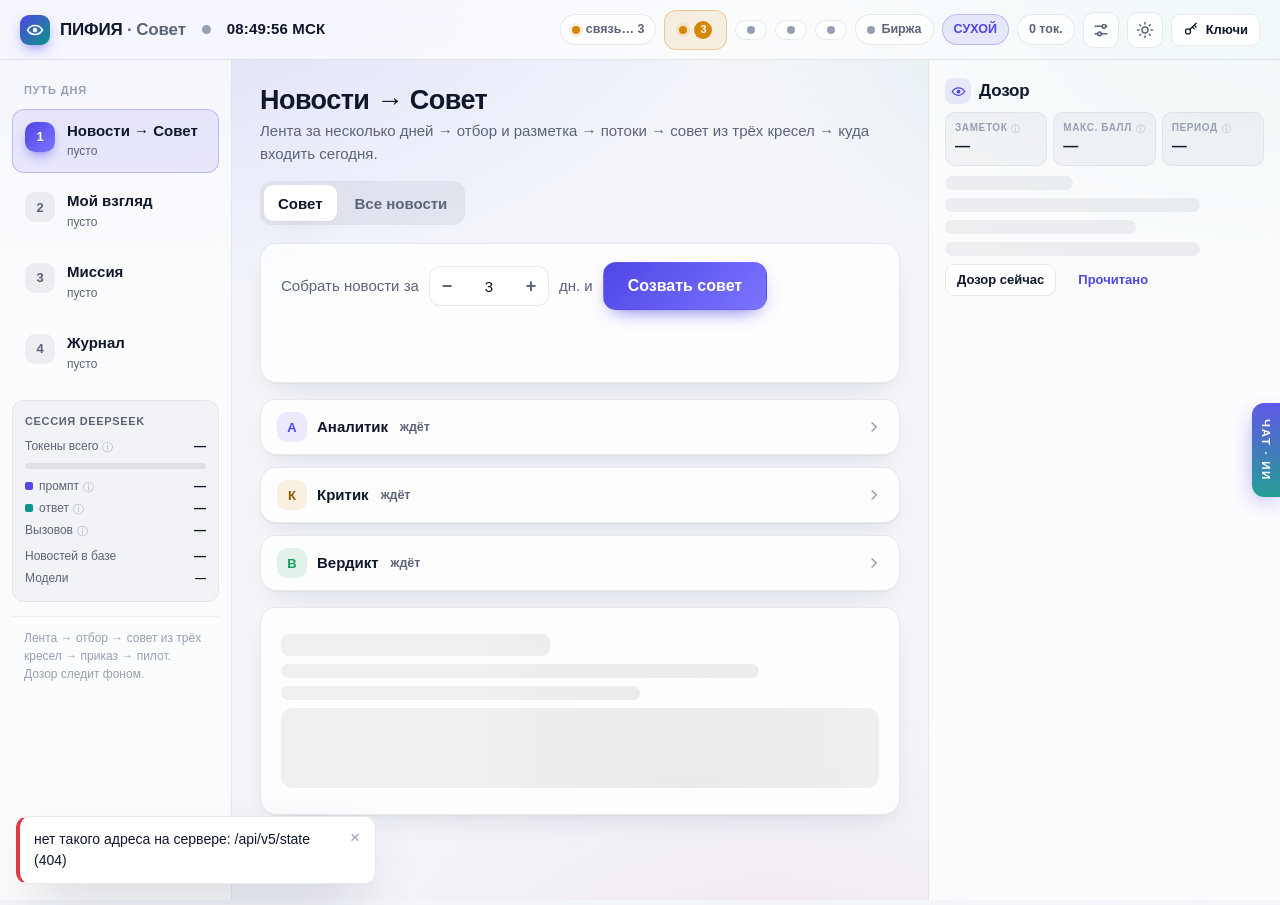
==== commit 996a1305: "5.4.4: подписи фаз «Нет связи»/«Нет доступа» в панели, стакан при отказе Т-Банка — с честной причино" ====
--- a/frontend/index.html
+++ b/frontend/index.html
@@ -1589,7 +1589,7 @@
 const mmCls = (p, dflt) => mmOf(p, dflt) === 'PRO' ? 'pro' : 'flash';
 const PLAY_RU = {long: 'Только лонг', short: 'Только шорт', mixed: 'Смешанно', auto: 'Пусть решает ИИ'};
 const MISSION_PHASE_PAST = new Set(['armed', 'entering', 'in_position', 'done', 'stopped', 'panic', 'closed']);   // совет и запуск пилота уже позади
-const PHASE_RU = {council: 'Совет думает', armed: 'Засада', entering: 'Вхожу', in_position: 'В позиции', stopped: 'Стоп', panic: 'Паника', idle: 'Жду план', error: 'Ошибка', closed: 'Рынок закрыт'};
+const PHASE_RU = {council: 'Совет думает', armed: 'Засада', entering: 'Вхожу', in_position: 'В позиции', stopped: 'Стоп', panic: 'Паника', idle: 'Жду план', error: 'Ошибка', closed: 'Рынок закрыт', no_link: 'Нет связи', no_access: 'Нет доступа'};
 const STAGE_RU = {start: 'Старт', collect: 'Сбор новостей', triage: 'Отбор к бирже', characterize: 'Разметка', group: 'Потоки', snapshot: 'Цены', analysis: 'Аналитик', critique: 'Критик', verdict: 'Вердикт', summary: 'Итог', distribute: 'Раскладка', compress: 'Сжатие взгляда', present: 'Рамка', impact: 'Влияние', dossier: 'Досье', exec: 'Приказ', pilot: 'Пилот', review: 'Перепроверка', council: 'Совет', scan: 'Сканер стакана', news: 'Новости по инструменту', scout: 'Разведка данных', partners: 'Связанные бумаги', guard: 'Мягкий стоп', take: 'Мягкий тейк', triage: 'Триаж события', puncture: 'Прокол сканера', entry: 'Проверка входа', profit: 'Мысль о прибыли', explain: 'Толмач', memory: 'Память миссии', context: 'Состояние терминала', answer: 'Ответ', end: 'Готово'};
 const STEPS = {council: ['collect', 'triage', 'characterize', 'group', 'snapshot', 'scout', 'analysis', 'critique', 'verdict', 'summary', 'distribute'],
                human: ['compress', 'snapshot', 'scout', 'analysis', 'critique', 'verdict', 'summary', 'distribute', 'present'],
